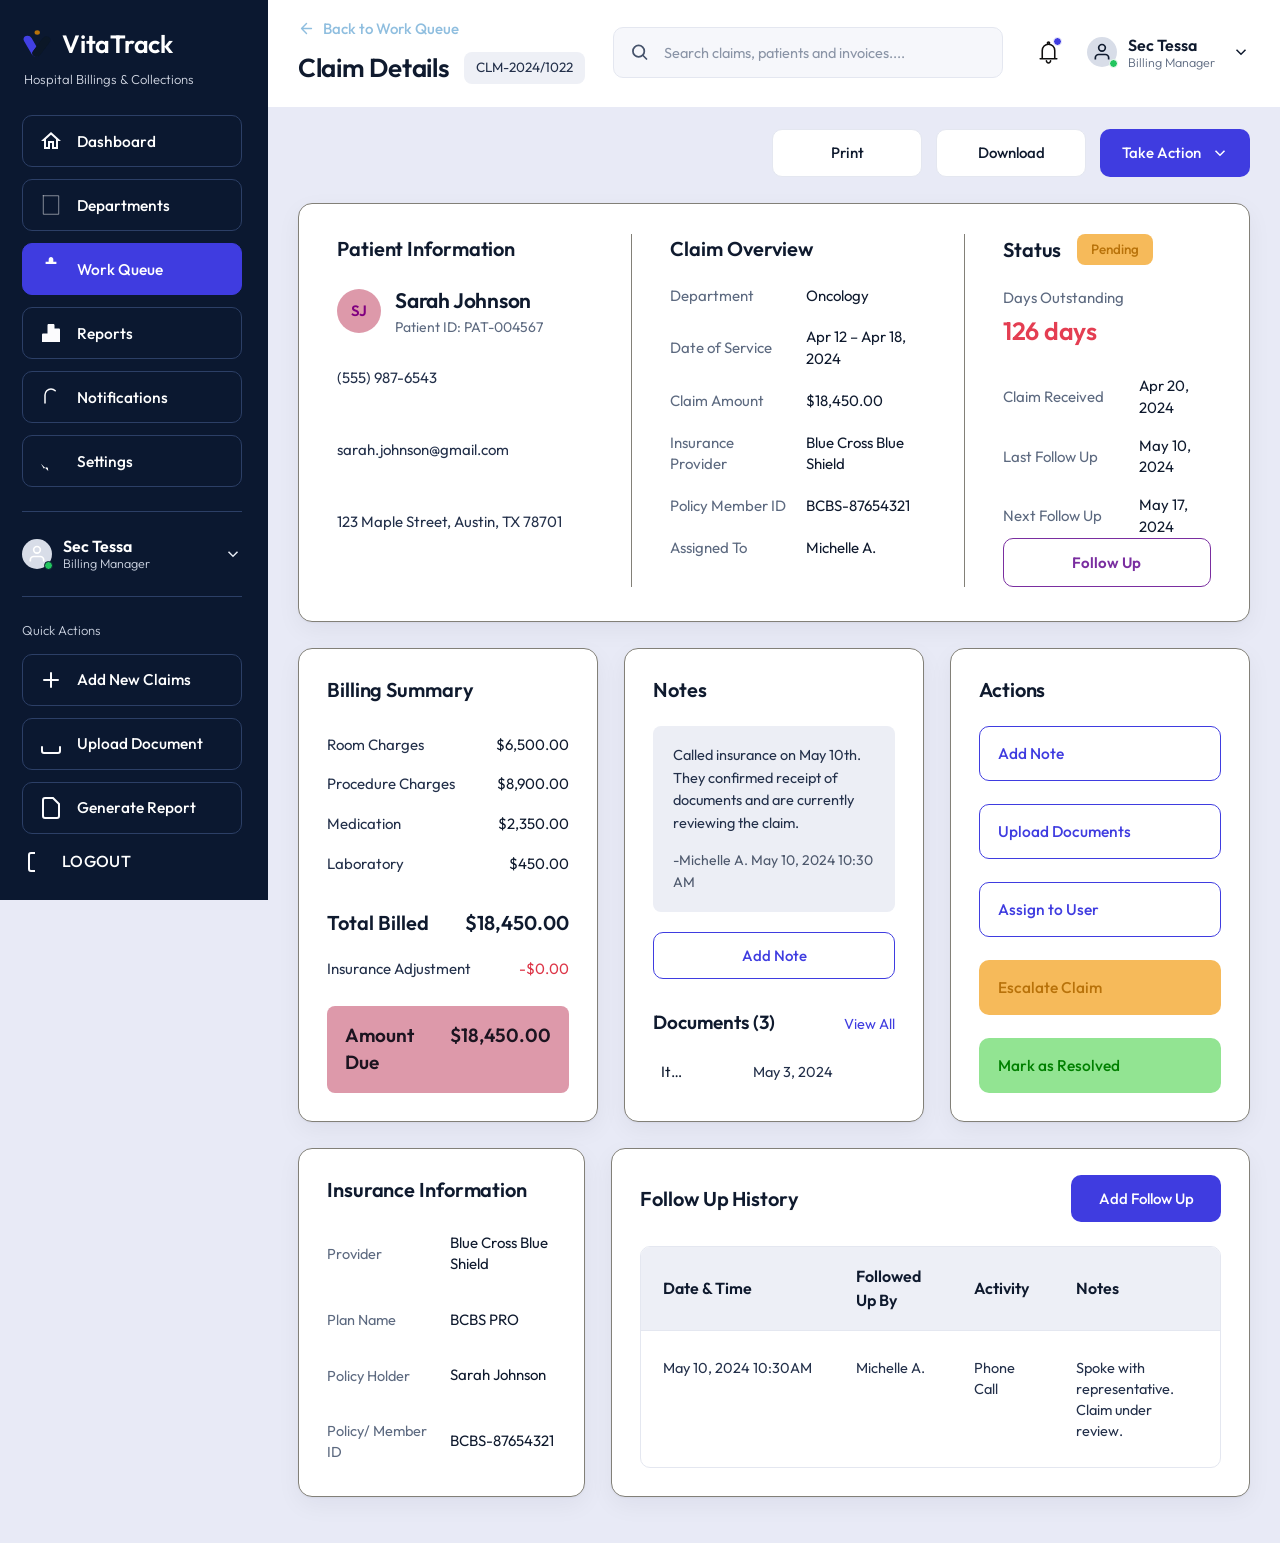
==== claimdetails.html @ 0c63c3e0 "Update print statement from 'Hello' to 'Goodbye'" ====
<!DOCTYPE html>
<html lang="en">

<head>
  <meta charset="UTF-8" />
  <meta name="viewport" content="width=device-width, initial-scale=1" />
  <title>Claim Details · CLM-2024/1022 · VitaTrack</title>
  <link rel="preconnect" href="https://fonts.googleapis.com" />
  <link rel="preconnect" href="https://fonts.gstatic.com" crossorigin />
  <link href="https://fonts.googleapis.com/css2?family=Outfit:wght@300;400;500;600;700&display=swap" rel="stylesheet" />
  <link rel="stylesheet" href="claimdetails.css?v=21" />
</head>

<body>

  <div class="app">

    <!-- ================= SIDEBAR ================= -->
    <input type="checkbox" id="navToggle" class="drawer-toggle" />
    <label class="scrim" for="navToggle" aria-label="Close menu"></label>

    <aside class="sidebar">
      <div class="sidebar__scroll">

        <label class="drawer-close" for="navToggle" aria-label="Close menu">
          <svg viewBox="0 0 24 24" fill="none" stroke="currentColor" stroke-width="2" stroke-linecap="round">
            <path d="M6 6l12 12M18 6L6 18" />
          </svg>
        </label>

        <div class="brand">
          <span class="brand__mark" aria-hidden="true">
            <svg width="40" height="37" viewBox="0 0 40 37" fill="none" xmlns="http://www.w3.org/2000/svg">
              <rect width="10.7194" height="31.2252" rx="5.3597"
                transform="matrix(0.938967 -0.344008 0.503642 0.863912 0 9.71875)" fill="#4240E3" />
              <rect width="10.608" height="31.6905" rx="5.30402"
                transform="matrix(0.905947 0.423391 -0.596738 0.802436 30.3896 7.07904)" fill="#0B1727" />
              <rect width="10.608" height="31.6905" rx="5.30402"
                transform="matrix(0.905947 0.423391 -0.596738 0.802436 30.3896 7.07904)" fill="#0B1727" />
              <ellipse cx="20.329" cy="3.01558" rx="3.51841" ry="3.01558" fill="#B8720A" />
            </svg>
          </span>
          <div class="brand__text">
            <h1 class="brand__name">VitaTrack</h1>
          </div>
        </div>
        <p class="brand__tagline">Hospital Billings &amp; Collections</p>

        <nav class="nav" aria-label="Main">
          <a class="nav__item" href="#">
            <svg width="24" height="24" viewBox="0 0 24 24" fill="none" xmlns="http://www.w3.org/2000/svg">
              <path d="M12 5.69L17 10.19V18H15V12H9V18H7V10.19L12 5.69ZM12 3L2 12H5V20H11V14H13V20H19V12H22"
                fill="#FBFBFD" />
            </svg>
            <span>Dashboard</span>
          </a>

          <a class="nav__item" href="#">
            <svg width="24" height="24" viewBox="0 0 24 24" fill="none" xmlns="http://www.w3.org/2000/svg">
              <path d="M4.28516 2.75H19.7152V21.25H4.28516V2.75Z" stroke="#FBFBFD" stroke-width="0.5"
                stroke-linecap="round" stroke-linejoin="round" />
            </svg>
            <span>Departments</span>
          </a>

          <a class="nav__item nav__item--active" href="#" aria-current="page">
            <svg width="24" height="24" viewBox="0 0 24 24" fill="none" xmlns="http://www.w3.org/2000/svg">
              <path
                d="M12 0C10.6966 0 9.69289 1.08744 9.69289 2.3877C9.69289 3.64008 9.68411 4.73584 9.68411 4.73584H7.36671C7.32309 4.73584 7.28089 4.74066 7.23927 4.74756H6.59473V6.99902H17.4053V4.74756H16.7607C16.7191 4.74066 16.6769 4.73584 16.6333 4.73584H14.3159C14.3159 4.73584 14.3423 3.74392 14.3423 2.39502C14.3423 1.14262 13.3034 0 12 0Z"
                fill="#FBFBFD" />
            </svg>
            <span>Work Queue</span>
          </a>

          <a class="nav__item" href="#">
            <svg width="24" height="24" viewBox="0 0 24 24" fill="none" xmlns="http://www.w3.org/2000/svg">
              <path
                d="M19.75 7.5H15.5V4.25C15.5 3.56 14.94 3 14.25 3H9.75C9.06 3 8.5 3.56 8.5 4.25V12.5H4.25C3.56 12.5 3 13.06 3 13.75V21H21V8.75C21 8.06 20.44 7.5 19.75 7.5Z"
                fill="#FBFBFD" />
            </svg>
            <span>Reports</span>
          </a>

          <a class="nav__item" href="#">
            <svg width="24" height="24" viewBox="0 0 24 24" fill="none" xmlns="http://www.w3.org/2000/svg">
              <path
                d="M12 4C10.4087 4 8.88258 4.63214 7.75736 5.75736C6.63214 6.88258 6 8.4087 6 10V18M12 4C13.5913 4 15.1174 4.63214 16.2426 5.75736"
                stroke="#FBFBFD" stroke-width="1.5" stroke-linecap="round" stroke-linejoin="round" />
            </svg>
            <span>Notifications</span>
          </a>

          <a class="nav__item" href="#">
            <svg width="24" height="24" viewBox="0 0 24 24" fill="none" xmlns="http://www.w3.org/2000/svg">
              <path
                d="M9.2502 22L8.8502 18.8C8.63353 18.7167 8.42953 18.6167 8.2382 18.5C8.04686 18.3833 7.8592 18.2583 7.6752 18.125L4.7002 19.375L1.9502 14.625"
                fill="#FBFBFD" />
            </svg>
            <span>Settings</span>
          </a>
        </nav>

        <hr class="rule" />

        <button class="side-user" type="button">
          <span class="avatar avatar--dot" aria-hidden="true">
            <svg width="24" height="24" viewBox="0 0 24 24" fill="none" xmlns="http://www.w3.org/2000/svg">
              <path d="M20 21v-2a4 4 0 0 0-4-4H8a4 4 0 0 0-4 4v2" stroke="currentColor" stroke-width="2"/>
              <circle cx="12" cy="7" r="4" stroke="currentColor" stroke-width="2"/>
            </svg>
          </span>
          <span class="side-user__text">
            <strong>Sec Tessa</strong>
            <small>Billing Manager</small>
          </span>
          <svg class="chev" viewBox="0 0 24 24" fill="none" stroke="currentColor" stroke-width="2"><polyline points="6 9 12 15 18 9"/></svg>
        </button>

        <hr class="rule" />

        <p class="side-label">Quick Actions</p>

        <div class="quick">
          <button class="nav__item nav__item--btn" type="button">
            <svg width="24" height="24" viewBox="0 0 24 24" fill="none" xmlns="http://www.w3.org/2000/svg">
              <path d="M12 5v14M5 12h14" stroke="#FBFBFD" stroke-width="2" stroke-linecap="round"/>
            </svg>
            <span>Add New Claims</span>
          </button>
          <button class="nav__item nav__item--btn" type="button">
            <svg width="24" height="24" viewBox="0 0 24 24" fill="none" xmlns="http://www.w3.org/2000/svg">
              <path d="M21 15v4a2 2 0 0 1-2 2H5a2 2 0 0 1-2-2v-4" stroke="#FBFBFD" stroke-width="2" stroke-linecap="round"/>
            </svg>
            <span>Upload Document</span>
          </button>
          <button class="nav__item nav__item--btn" type="button">
            <svg width="24" height="24" viewBox="0 0 24 24" fill="none" xmlns="http://www.w3.org/2000/svg">
              <path d="M14 2H6a2 2 0 0 0-2 2v16a2 2 0 0 0 2 2h12a2 2 0 0 0 2-2V8z" stroke="#FBFBFD" stroke-width="2"/>
            </svg>
            <span>Generate Report</span>
          </button>
        </div>

        <button class="logout" type="button">
          <svg width="24" height="24" viewBox="0 0 24 24" fill="none" xmlns="http://www.w3.org/2000/svg">
            <path d="M9 21H5a2 2 0 0 1-2-2V5a2 2 0 0 1 2-2h4" stroke="#FBFBFD" stroke-width="2"/>
          </svg>
          <span>LOGOUT</span>
        </button>

      </div>
    </aside>

    <!-- ================= MAIN ================= -->
    <div class="main">

      <header class="topbar">
        <label class="burger" for="navToggle" aria-label="Toggle menu">
          <svg viewBox="0 0 24 24" fill="none" stroke="currentColor" stroke-width="2" stroke-linecap="round">
            <path d="M4 7h16M4 12h16M4 17h16" />
          </svg>
        </label>

        <!-- Mobile Brand & Notification Bell Row -->
        <div class="topbar-mobile-brand">
          <span class="brand__mark">
            <svg width="26" height="26" viewBox="0 0 26 26" fill="none" xmlns="http://www.w3.org/2000/svg">
              <rect width="6.77593" height="20.738" rx="3.38796" transform="matrix(0.92973 -0.368242 0.474641 0.880179 0 6.57617)" fill="#4240E3"/>
              <rect width="6.73923" height="20.8848" rx="3.36962" transform="matrix(0.892549 0.450951 -0.566743 0.823895 19.0205 4.79004)" fill="#0B1727"/>
              <ellipse cx="12.7237" cy="2.04049" rx="2.20217" ry="2.04049" fill="#B8720A"/>
            </svg>
          </span>
          <span class="brand__name">VitaTrack</span>

          <!-- Notification bell moved here for mobile -->
          <details class="menu mobile-bell-menu">
            <summary class="bell" aria-label="Notifications">
              <svg width="22" height="20" viewBox="0 0 22 20" fill="none" xmlns="http://www.w3.org/2000/svg">
                <path d="M10.6319 3.22187C9.22205 3.22187 7.8699 3.73103 6.87296 4.63734C5.87602 5.54365 5.31594 6.77287 5.31594 8.05459V14.4982M10.6319 3.22187C12.0418 3.22187 13.394 3.73103 14.3909 4.63734C15.3879 5.54365 15.9479 6.77287 15.9479 8.05459V14.4982M10.6319 3.22187C10.8669 3.22187 11.0923 3.13701 11.2584 2.98596C11.4246 2.83491 11.5179 2.63003 11.5179 2.41642C11.5179 2.2028 11.4246 1.99793 11.2584 1.84687C11.0923 1.69582 10.8669 1.61096 10.6319 1.61096C10.397 1.61096 10.1716 1.69582 10.0054 1.84687C9.83928 1.99793 9.74594 2.2028 9.74594 2.41642C9.74594 2.63003 9.83928 2.83491 10.0054 2.98596C10.1716 3.13701 10.397 3.22187 10.6319 3.22187ZM17.7199 14.4982H3.54395M12.4039 16.1091C12.4039 16.5364 12.2172 16.9461 11.8849 17.2482C11.5526 17.5503 11.1019 17.72 10.6319 17.72C10.162 17.72 9.71126 17.5503 9.37894 17.2482C9.04663 16.9461 8.85994 16.5364 8.85994 16.1091" stroke="#0F0E0E" stroke-width="0.966544" stroke-linecap="round" stroke-linejoin="round"/>
              </svg>
              <span class="bell__dot"></span>
            </summary>
            <div class="menu__panel menu__panel--wide">
              <p class="menu__head">Notifications</p>
              <a class="menu__item menu__item--stack" href="#">
                <strong>Claim overdue</strong>
                <small>CLM-2024/1022 has passed 120 days.</small>
              </a>
              <div class="menu__sep"></div>
              <a class="menu__item" href="#">Mark all as read</a>
            </div>
          </details>
        </div>

        <div class="topbar__left">
          <a class="back" href="#">
            <svg width="24" height="24" viewBox="0 0 24 24" fill="none" xmlns="http://www.w3.org/2000/svg">
              <path d="M19 12H5M12 19l-7-7 7-7" stroke="currentColor" stroke-width="2" stroke-linecap="round" stroke-linejoin="round"/>
            </svg>
            <span>Back to Work Queue</span>
          </a>
          <div class="topbar__title">
            <h2>Claim Details</h2>
            <span class="chip">CLM-2024/1022</span>
          </div>
        </div>

        <div class="search">
          <svg class="search__ico" viewBox="0 0 24 24" fill="none" stroke="currentColor" stroke-width="2"
            stroke-linecap="round">
            <circle cx="11" cy="11" r="6.5" />
            <path d="m16 16 4 4" />
          </svg>
          <input type="search" placeholder="Search claims, patients and invoices...."
            aria-label="Search claims, patients and invoices" />
        </div>

        <!-- Desktop Topbar Right (Includes Notification Bell & Profile Menu) -->
        <div class="topbar__right">
          <details class="menu">
            <summary class="bell" aria-label="Notifications">
              <svg width="24" height="24" viewBox="0 0 24 24" fill="none" xmlns="http://www.w3.org/2000/svg">
                <path
                  d="M12 4C10.4087 4 8.88258 4.63214 7.75736 5.75736C6.63214 6.88258 6 8.4087 6 10V18M12 4C13.5913 4 15.1174 4.63214 16.2426 5.75736C17.3679 6.88258 18 8.4087 18 10V18M12 4C12.2652 4 12.5196 3.89464 12.7071 3.70711C12.8946 3.51957 13 3.26522 13 3C13 2.73478 12.8946 2.48043 12.7071 2.29289C12.5196 2.10536 12.2652 2 12 2C11.7348 2 11.4804 2.10536 11.2929 2.29289C11.1054 2.48043 11 2.73478 11 3C11 3.26522 11.1054 3.51957 11.2929 3.70711C11.4804 3.89464 11.7348 4 12 4ZM20 18H4M14 20C14 20.5304 13.7893 21.0391 13.4142 21.4142C13.0391 21.7893 12.5304 22 12 22C11.4696 22 10.9609 21.7893 10.5858 21.4142C10.2107 21.0391 10 20.5304 10 20"
                  stroke="#0F0E0E" stroke-width="1.5" stroke-linecap="round" stroke-linejoin="round" />
              </svg>
              <span class="bell__dot"></span>
            </summary>
            <div class="menu__panel menu__panel--wide">
              <p class="menu__head">Notifications</p>
              <a class="menu__item menu__item--stack" href="#">
                <strong>Claim overdue</strong>
                <small>CLM-2024/1022 has passed 120 days.</small>
              </a>
              <div class="menu__sep"></div>
              <a class="menu__item" href="#">Mark all as read</a>
            </div>
          </details>

          <!-- Profile menu dropdown hidden on mobile screens per your requirement -->
          <details class="menu desktop-profile-menu">
            <summary class="account">
              <span class="avatar avatar--dot" aria-hidden="true">
                <svg width="20" height="20" viewBox="0 0 24 24" fill="none" xmlns="http://www.w3.org/2000/svg">
                  <path d="M20 21v-2a4 4 0 0 0-4-4H8a4 4 0 0 0-4 4v2" stroke="currentColor" stroke-width="2"/>
                  <circle cx="12" cy="7" r="4" stroke="currentColor" stroke-width="2"/>
                </svg>
              </span>
              <span class="account__text">
                <strong>Sec Tessa</strong>
                <small>Billing Manager</small>
              </span>
              <svg class="chev" viewBox="0 0 24 24" fill="none" stroke="currentColor" stroke-width="2"><polyline points="6 9 12 15 18 9"/></svg>
            </summary>
            <div class="menu__panel">
              <p class="menu__head">Sec Tessa · Billing Manager</p>
              <a class="menu__item" href="#">View profile</a>
              <a class="menu__item" href="#">Account settings</a>
              <div class="menu__sep"></div>
              <a class="menu__item menu__item--danger" href="#">Log out</a>
            </div>
          </details>
        </div>
      </header>

      <div class="content">

        <!-- toolbar -->
        <div class="toolbar">
          <button class="btn btn--ghost" type="button">Print</button>
          <button class="btn btn--ghost" type="button">Download</button>
          <details class="menu">
            <summary class="btn btn--primary">
              Take Action
              <svg class="chev" viewBox="0 0 24 24" fill="none" stroke="currentColor" stroke-width="2"><polyline points="6 9 12 15 18 9"/></svg>
            </summary>
            <div class="menu__panel menu__panel--right">
              <a class="menu__item" href="#">Add note</a>
              <a class="menu__item" href="#">Upload documents</a>
              <a class="menu__item" href="#">Assign to user</a>
              <div class="menu__sep"></div>
              <a class="menu__item" href="#">Escalate claim</a>
              <a class="menu__item" href="#">Mark as resolved</a>
            </div>
          </details>
        </div>

        <!-- row 1: unified top overview container -->
        <section class="card overview">
          <div class="overview__col">
            <h3 class="card__title">Patient Information</h3>
            <div class="patient">
              <span class="initials">SJ</span>
              <div>
                <p class="patient__name">Sarah Johnson</p>
                <p class="patient__id">Patient ID: PAT-004567</p>
              </div>
            </div>
            <ul class="contact">
              <li><a class="linkish" href="tel:+15559876543">(555) 987-6543</a></li>
              <li><a class="linkish" href="mailto:sarah.johnson@gmail.com">sarah.johnson@gmail.com</a></li>
              <li><a class="linkish" href="#">123 Maple Street, Austin, TX 78701</a></li>
            </ul>
          </div>

          <div class="overview__col">
            <h3 class="card__title">Claim Overview</h3>
            <dl class="pairs">
              <div class="pair"><dt>Department</dt><dd>Oncology</dd></div>
              <div class="pair"><dt>Date of Service</dt><dd>Apr 12 – Apr 18, 2024</dd></div>
              <div class="pair"><dt>Claim Amount</dt><dd>$18,450.00</dd></div>
              <div class="pair"><dt>Insurance Provider</dt><dd>Blue Cross Blue Shield</dd></div>
              <div class="pair"><dt>Policy Member ID</dt><dd>BCBS-87654321</dd></div>
              <div class="pair"><dt>Assigned To</dt><dd class="assignee"><span>Michelle A.</span></dd></div>
            </dl>
          </div>

          <div class="overview__col">
            <div class="status-head">
              <h3 class="card__title">Status</h3>
              <span class="badge badge--pending">Pending</span>
            </div>
            <p class="stat__label">Days Outstanding</p>
            <p class="stat__value">126 days</p>
            <dl class="pairs pairs--tight">
              <div class="pair"><dt>Claim Received</dt><dd>Apr 20, 2024</dd></div>
              <div class="pair"><dt>Last Follow Up</dt><dd>May 10, 2024</dd></div>
              <div class="pair"><dt>Next Follow Up</dt><dd>May 17, 2024</dd></div>
            </dl>
            <button class="btn btn--outline-plum" type="button">Follow Up</button>
          </div>
        </section>

        <!-- row 2: billing summary, notes, actions -->
        <div class="grid-3">
          <section class="card">
            <h3 class="card__title">Billing Summary</h3>
            <ul class="lines">
              <li><span>Room Charges</span><span>$6,500.00</span></li>
              <li><span>Procedure Charges</span><span>$8,900.00</span></li>
              <li><span>Medication</span><span>$2,350.00</span></li>
              <li><span>Laboratory</span><span>$450.00</span></li>
            </ul>
            <div class="total"><span>Total Billed</span><span>$18,450.00</span></div>
            <div class="adjustment"><span>Insurance Adjustment</span><span class="neg">-$0.00</span></div>
            <div class="due"><span>Amount Due</span><span>$18,450.00</span></div>
          </section>

          <section class="card">
            <h3 class="card__title">Notes</h3>
            <div class="notes">
              <article class="note">
                <p>Called insurance on May 10th. They confirmed receipt of documents and are currently reviewing the claim.</p>
                <p class="note__meta">-Michelle A. May 10, 2024 10:30 AM</p>
              </article>
            </div>
            <button class="btn btn--outline-blue btn--full" type="button">Add Note</button>

            <div class="docs-head">
              <h4 class="docs-head__title">Documents (3)</h4>
              <a class="link" href="#">View All</a>
            </div>
            <ul class="docs">
              <li>
                <span class="docs__name">Itemised Bill.pdf</span>
                <span class="docs__date">May 3, 2024</span>
              </li>
            </ul>
          </section>

          <section class="card">
            <h3 class="card__title">Actions</h3>
            <div class="actions">
              <button class="action action--outline" type="button"><span>Add Note</span></button>
              <button class="action action--outline" type="button"><span>Upload Documents</span></button>
              <button class="action action--outline" type="button"><span>Assign to User</span></button>
              <button class="action action--amber" type="button"><span>Escalate Claim</span></button>
              <button class="action action--green" type="button"><span>Mark as Resolved</span></button>
            </div>
          </section>
        </div>

        <!-- row 3: insurance information and follow up history -->
        <div class="grid-bottom">
          <section class="card">
            <h3 class="card__title">Insurance Information</h3>
            <dl class="pairs pairs--loose">
              <div class="pair"><dt>Provider</dt><dd>Blue Cross Blue Shield</dd></div>
              <div class="pair"><dt>Plan Name</dt><dd>BCBS PRO</dd></div>
              <div class="pair"><dt>Policy Holder</dt><dd>Sarah Johnson</dd></div>
              <div class="pair"><dt>Policy/ Member ID</dt><dd>BCBS-87654321</dd></div>
            </dl>
          </section>

          <section class="card">
            <div class="history-head">
              <h3 class="card__title card__title--flush">Follow Up History</h3>
              <button class="btn btn--primary" type="button">Add Follow Up</button>
            </div>
            <div class="table-wrap">
              <table class="table">
                <thead>
                  <tr>
                    <th scope="col">Date &amp; Time</th>
                    <th scope="col">Followed Up By</th>
                    <th scope="col">Activity</th>
                    <th scope="col">Notes</th>
                  </tr>
                </thead>
                <tbody>
                  <tr>
                    <td>May 10, 2024 10:30AM</td>
                    <td>Michelle A.</td>
                    <td>Phone Call</td>
                    <td>Spoke with representative. Claim under review.</td>
                  </tr>
                </tbody>
              </table>
            </div>
          </section>
        </div>

      </div>
    </div>
  </div>
<script src="claimdetails.js"></script>
</body>

</html>
---- claimdetails.css ----
/* ============================================================
   VitaTrack — Hospital Billings & Collections
   Claim Details screen
   ============================================================ */

/* ---------- tokens ---------- */
:root {
  --navy: #0b1830;
  --navy-soft: #16274a;
  --navy-line: #2c3f66;

  --indigo: #3f3ce0;
  --indigo-dark: #322fc4;
  --indigo-soft: #ecebfd;

  --page: #e8eaf6;
  --card: #ffffff;

  --ink: #0f1a2e;
  --ink-2: #23304a;
  --muted: #5d6a80;
  --muted-2: #7c879a;

  --line: #e4e7f0;
  --line-soft: #eef0f7;

  --plum: #7a2ea0;
  --crimson: #dd3547;
  --pink: #e9b3bf;
  --amber: #f0b95f;
  --amber-ink: #6d4a12;
  --green: #a8e5a3;
  --green-ink: #1f5b28;
  --gold: #f3c163;
  --gold-ink: #6a4a10;

  --r-sm: 8px;
  --r-md: 10px;
  --r-lg: 14px;

  --shadow: 0 1px 2px rgba(15, 26, 46, .04), 0 8px 24px rgba(15, 26, 46, .05);
}

/* ---------- reset ---------- */
*,
*::before,
*::after {
  box-sizing: border-box;
}

html {
  -webkit-text-size-adjust: 100%;
}

body {
  margin: 0;
  padding: 0;
  background: var(--page);
  color: var(--ink);
  font-family: "Outfit", "Segoe UI", system-ui, -apple-system, sans-serif;
  font-size: 15px;
  line-height: 1.45;
  -webkit-font-smoothing: antialiased;
}

h1,
h2,
h3,
h4,
p,
dl,
dd,
ul,
figure {
  margin: 0;
}

ul {
  padding: 0;
  list-style: none;
}

button {
  font: inherit;
  color: inherit;
  cursor: pointer;
}

a {
  color: inherit;
  text-decoration: none;
}

table {
  border-collapse: collapse;
  width: 100%;
}

:focus-visible {
  outline: 2px solid var(--indigo);
  outline-offset: 2px;
  border-radius: 4px;
}

/* ---------- icon sizing ---------- */
.ico {
  width: 20px;
  height: 20px;
  flex: none;
}

.ico--lg {
  width: 24px;
  height: 24px;
}

.chev {
  width: 18px;
  height: 18px;
  flex: none;
}

.arrow {
  width: 18px;
  height: 18px;
  flex: none;
  margin-left: auto;
}

/* ---------- shell ---------- */
.app {
  display: grid;
  grid-template-columns: 268px minmax(0, 1fr);
  min-height: 100vh;
  min-height: 100dvh;
  background: var(--page);
}

/* ============================================================
   SIDEBAR (Scrollable Fix)
   ============================================================ */
.sidebar {
  background: var(--navy);
  color: #fff;
  padding: 26px 22px 24px;
  height: 100vh;
  position: sticky;
  top: 0;
  overflow: hidden;
}

.sidebar__scroll {
  height: 100%;
  overflow-y: auto;
  display: flex;
  flex-direction: column;
  padding-right: 4px;
}

.brand {
  display: flex;
  align-items: center;
  gap: 10px;
}

.brand__mark {
  width: 30px;
  height: 32px;
  display: block;
}

.brand__mark svg {
  width: 100%;
  height: 100%;
}

.brand__name {
  font-size: 25px;
  font-weight: 600;
  letter-spacing: -.01em;
}

.brand__tagline {
  margin: 8px 0 26px 2px;
  font-size: 13px;
  font-weight: 300;
  color: #d3d8e4;
}

.nav {
  display: flex;
  flex-direction: column;
  gap: 12px;
}

.nav__item {
  display: flex;
  align-items: center;
  gap: 14px;
  width: 100%;
  padding: 13px 16px;
  border: 1px solid var(--navy-line);
  border-radius: var(--r-md);
  background: transparent;
  color: #fff;
  font-size: 15.5px;
  font-weight: 500;
  text-align: left;
  transition: background-color .16s ease, border-color .16s ease;
}

.nav__item:hover {
  background: var(--navy-soft);
  border-color: #3c5488;
}

.nav__item--active {
  background: var(--indigo);
  border-color: var(--indigo);
}

.nav__item--active:hover {
  background: var(--indigo-dark);
  border-color: var(--indigo-dark);
}

.rule {
  border: 0;
  border-top: 1px solid var(--navy-line);
  margin: 24px 0;
}

.side-user {
  display: flex;
  align-items: center;
  gap: 11px;
  width: 100%;
  padding: 0;
  border: 0;
  background: none;
  text-align: left;
}

.side-user__text {
  display: flex;
  flex-direction: column;
  line-height: 1.25;
}

.side-user__text strong {
  font-size: 16px;
  font-weight: 600;
}

.side-user__text small {
  font-size: 12.5px;
  font-weight: 300;
  color: #cfd6e4;
}

.side-user .chev {
  margin-left: auto;
  color: #e6eaf3;
}

.side-label {
  font-size: 13px;
  font-weight: 300;
  color: #cbd2e0;
  margin-bottom: 14px;
}

.quick {
  display: flex;
  flex-direction: column;
  gap: 12px;
}

.nav__item--btn {
  font-weight: 500;
}

.logout {
  display: flex;
  align-items: center;
  gap: 12px;
  margin-top: auto;
  padding: 16px 4px 10px;
  border: 0;
  background: none;
  font-size: 16px;
  font-weight: 500;
  letter-spacing: .02em;
}

.logout:hover {
  color: #b9c2d6;
}

/* avatars */
.avatar {
  width: 30px;
  height: 30px;
  flex: none;
  display: grid;
  place-items: center;
  border-radius: 50%;
  background: #d8dde8;
}

.avatar svg {
  width: 20px;
  height: 20px;
}

.avatar--sm {
  width: 24px;
  height: 24px;
  background: #e6e9f1;
}

.avatar--sm svg {
  width: 17px;
  height: 17px;
}

.avatar--dot {
  position: relative;
}

.avatar--dot::after {
  content: "";
  position: absolute;
  right: -1px;
  bottom: -1px;
  width: 9px;
  height: 9px;
  border-radius: 50%;
  background: #22c55e;
  border: 1.5px solid var(--navy);
}

.topbar .avatar--dot::after {
  border-color: #fff;
}

/* ============================================================
   TOP BAR
   ============================================================ */
.topbar {
  display: flex;
  align-items: center;
  gap: 28px;
  padding: 18px 30px 20px;
  background: #fff;
}

/* Mobile brand row hidden by default on desktop */
.topbar-mobile-brand {
  display: none;
}

.topbar__left {
  min-width: 232px;
}

.back {
  display: inline-flex;
  align-items: center;
  gap: 8px;
  color: #8FBEDF;
  font-size: 15px;
  font-weight: 500;
  transition: transform .18s ease;
}

.back svg {
  width: 17px;
  height: 17px;
}

.back:hover {
  text-decoration: underline;
  transform: translateX(-3px);
}

.topbar__title {
  display: flex;
  align-items: center;
  gap: 14px;
  margin-top: 6px;
}

.topbar__title h2 {
  font-size: 26px;
  font-weight: 600;
  letter-spacing: -.01em;
}

.chip {
  padding: 6px 12px;
  border-radius: var(--r-sm);
  background: #eef0f6;
  color: var(--ink-2);
  font-size: 13.5px;
  font-weight: 400;
}

.search {
  position: relative;
  flex: 1;
  max-width: 640px;
  margin-inline: auto;
}

.search__ico {
  position: absolute;
  left: 16px;
  top: 50%;
  transform: translateY(-50%);
  width: 21px;
  height: 21px;
  color: #46536b;
  pointer-events: none;
}

.search input {
  width: 100%;
  padding: 14px 18px 14px 50px;
  border: 1px solid var(--line);
  border-radius: var(--r-md);
  background: #f6f7fb;
  font: inherit;
  font-size: 14.5px;
  color: var(--ink);
}

.search input::placeholder {
  color: #8a94a6;
}

.search input:focus {
  outline: none;
  border-color: var(--indigo);
  background: #fff;
  box-shadow: 0 0 0 3px rgba(63, 60, 224, .12);
}

.topbar__right {
  display: flex;
  align-items: center;
  gap: 22px;
  margin-left: auto;
}

.bell {
  position: relative;
  display: grid;
  place-items: center;
  width: 34px;
  height: 34px;
  border: 0;
  background: none;
  color: var(--ink);
}

.bell svg {
  width: 25px;
  height: 25px;
}

.bell__dot {
  position: absolute;
  top: 2px;
  right: 3px;
  width: 9px;
  height: 9px;
  border-radius: 50%;
  background: var(--indigo);
  border: 1.5px solid #fff;
}

.account {
  display: flex;
  align-items: center;
  gap: 11px;
  padding: 0;
  border: 0;
  background: none;
}

.account__text {
  display: flex;
  flex-direction: column;
  line-height: 1.25;
  text-align: left;
}

.account__text strong {
  font-size: 16px;
  font-weight: 600;
}

.account__text small {
  font-size: 12.5px;
  font-weight: 300;
  color: var(--muted);
}

.account .chev {
  margin-left: 6px;
  color: var(--ink);
}

/* ============================================================
   CONTENT & STRUCTURED ROWS
   ============================================================ */
.content {
  padding: 22px 30px 46px;
  display: flex;
  flex-direction: column;
  gap: 26px;
}

.card {
  background: var(--card);
  border: 1px solid var(--line-soft);
  border-radius: var(--r-lg);
  box-shadow: var(--shadow);
  padding: 26px 28px 28px;
  display: flex;
  flex-direction: column;
}

.card__title {
  font-size: 20px;
  font-weight: 600;
  letter-spacing: -.005em;
  margin-bottom: 22px;
}

.card__title--flush {
  margin-bottom: 0;
}

/* ---------- toolbar ---------- */
.toolbar {
  display: flex;
  justify-content: flex-end;
  gap: 14px;
  flex-wrap: wrap;
}

.btn {
  display: inline-flex;
  align-items: center;
  justify-content: center;
  gap: 10px;
  padding: 12px 20px;
  border-radius: var(--r-md);
  border: 1px solid transparent;
  font-size: 15px;
  font-weight: 500;
  transition: background-color .16s ease, color .16s ease, border-color .16s ease;
}

.btn--ghost {
  background: #fff;
  border-color: var(--line);
  color: var(--ink);
  min-width: 150px;
}

.btn--ghost:hover {
  background: #f4f5fa;
}

.btn--primary {
  background: var(--indigo);
  color: #fff;
  min-width: 150px;
}

.btn--primary:hover {
  background: var(--indigo-dark);
}

.btn--outline-plum {
  width: 100%;
  margin-top: auto;
  background: #fff;
  border-color: var(--plum);
  color: var(--plum);
  font-weight: 600;
  padding: 13px 20px;
  transition: transform .18s ease, background-color .16s ease, border-color .16s ease;
}

.btn--outline-plum:hover {
  background: #faf2fd;
  transform: scale(1.02);
}

.btn--outline-blue {
  background: #fff;
  border-color: var(--indigo);
  color: var(--indigo);
  transition: transform .18s ease, background-color .16s ease, border-color .16s ease;
}

.btn--outline-blue:hover {
  background: var(--indigo-soft);
  transform: scale(1.02);
}

.btn--full {
  width: 100%;
}

/* ---------- Row 1: Unified Container with Vertical Lines ---------- */
.overview {
  display: grid;
  grid-template-columns: repeat(3, minmax(0, 1fr));
  gap: 0;
  padding: 30px 0 34px;
  border: 0.5px solid #828078;
}

.overview__col {
  padding: 0 24px;
  display: flex;
  flex-direction: column;
}

.overview__col+.overview__col {
  border-left: 0.5px solid #828078;
}

.patient {
  display: flex;
  align-items: center;
  gap: 14px;
  margin-bottom: 26px;
}

.initials {
  width: 44px;
  height: 44px;
  flex: none;
  display: grid;
  place-items: center;
  border-radius: 50%;
  background: #DD99AA;
  color: #800080;
  font-size: 15px;
  font-weight: 600;
  letter-spacing: .02em;
}

.patient__name {
  font-size: 21px;
  font-weight: 600;
  letter-spacing: -.01em;
}

.patient__id {
  font-size: 14px;
  color: var(--muted);
  margin-top: 2px;
}

.contact {
  display: flex;
  flex-direction: column;
  gap: 24px;
  margin-top: 4px;
}

.contact li {
  display: flex;
  align-items: flex-start;
  gap: 16px;
  font-size: 15px;
  color: var(--ink-2);
  min-height: 48px;
}

.contact .ico {
  color: var(--ink);
  margin-top: 2px;
}

/* label / value pairs */
.pairs {
  display: flex;
  flex-direction: column;
  gap: 20px;
}

.pairs--tight {
  gap: 16px;
}

.pairs--loose {
  display: flex;
  flex-direction: column;
  gap: 18px;
  margin-top: 4px;
}

.pair {
  display: grid;
  grid-template-columns: minmax(120px, 1fr) 1.25fr;
  gap: 16px;
  align-items: center;
}

.pair dt {
  font-size: 15px;
  color: var(--muted);
  font-weight: 400;
}

.pair dd {
  font-size: 15px;
  color: var(--ink);
}

.pairs--loose .pair {
  grid-template-columns: 1fr 1fr;
}

.pairs--loose .pair dt {
  font-size: 14.5px;
}

.assignee {
  display: flex;
  align-items: center;
  gap: 9px;
}

.status-head {
  display: flex;
  align-items: center;
  gap: 16px;
  margin-bottom: 22px;
}

.status-head .card__title {
  margin-bottom: 0;
}

.badge {
  padding: 6px 14px;
  border-radius: var(--r-sm);
  font-size: 13.5px;
  font-weight: 500;
}

.badge--pending {
  background: #F6BA5A;
  color: #B8720A;
}

.stat__label {
  font-size: 15px;
  color: var(--muted);
}

.stat__value {
  font-size: 25px;
  font-weight: 600;
  color: #E43E52;
  margin: 4px 0 26px;
  letter-spacing: -.01em;
}

/* ---------- Row 2: Billing Summary, Notes, Actions ---------- */
.grid-3 {
  display: grid;
  grid-template-columns: repeat(3, minmax(0, 1fr));
  gap: 26px;
  align-items: stretch;
}

.grid-3>.card {
  display: flex;
  flex-direction: column;
  justify-content: space-between;
  border: 0.5px solid #828078;
}

/* billing summary */
.lines {
  display: flex;
  flex-direction: column;
  gap: 18px;
  margin-bottom: 12px;
}

.lines li {
  display: flex;
  justify-content: space-between;
  gap: 16px;
  font-size: 15px;
}

.lines li span:first-child {
  color: var(--ink-2);
}

.lines li span:last-child {
  color: var(--ink);
}

.total {
  display: flex;
  justify-content: space-between;
  gap: 16px;
  margin-top: 14px;
  font-size: 20px;
  font-weight: 600;
}

.adjustment {
  display: flex;
  justify-content: space-between;
  gap: 16px;
  margin-top: 14px;
  font-size: 15px;
  color: var(--ink-2);
}

.neg {
  color: var(--crimson);
}

.due {
  display: flex;
  justify-content: space-between;
  gap: 16px;
  margin-top: 18px;
  padding: 16px 18px;
  border-radius: var(--r-sm);
  background: #DD99AA;
  font-size: 19px;
  font-weight: 600;
  color: #1c1420;
}

/* notes */
.note {
  padding: 18px 20px;
  border-radius: var(--r-sm);
  background: #eceef5;
  font-size: 14.5px;
  color: var(--ink-2);
  line-height: 1.55;
}

.note__meta {
  margin-top: 16px;
  font-size: 14px;
  color: #4d586c;
}

.card .btn--outline-blue {
  margin-top: 20px;
}

.docs-head {
  display: flex;
  align-items: baseline;
  justify-content: space-between;
  gap: 16px;
  margin-top: 30px;
}

.docs-head__title {
  font-size: 19px;
  font-weight: 600;
}

.link {
  color: var(--indigo);
  font-size: 14.5px;
}

.link:hover {
  text-decoration: underline;
}

.docs {
  display: flex;
  flex-direction: column;
  gap: 10px;
  margin-top: 14px;
}

.docs li {
  display: grid;
  grid-template-columns: 24px minmax(0, 1fr) auto 30px;
  align-items: center;
  gap: 12px;
  padding: 10px 8px;
  border-radius: var(--r-sm);
}

.docs li:hover {
  background: #f5f6fb;
}

.doc-ico {
  color: var(--ink);
}

.docs__name {
  font-size: 15px;
  white-space: nowrap;
  overflow: hidden;
  text-overflow: ellipsis;
}

.docs__date {
  font-size: 14.5px;
  color: var(--ink-2);
  white-space: nowrap;
  text-align: right;
}

.icon-btn {
  display: grid;
  place-items: center;
  width: 30px;
  height: 30px;
  flex: none;
  padding: 0;
  border: 0;
  border-radius: var(--r-sm);
  background: none;
  color: var(--ink);
  margin-left: auto;
}

.icon-btn svg {
  width: 20px;
  height: 20px;
}

.icon-btn:hover {
  background: #e9ebf3;
}

/* actions */
.actions {
  display: flex;
  flex-direction: column;
  justify-content: space-between;
  height: 100%;
  flex: 1;
}

.action {
  display: flex;
  align-items: center;
  gap: 14px;
  width: 100%;
  padding: 15px 18px;
  border: 1px solid transparent;
  border-radius: var(--r-md);
  font-size: 15.5px;
  font-weight: 500;
  text-align: left;
  transition: transform .18s ease, filter .16s ease, background-color .16s ease;
}

.action:hover {
  transform: scale(1.02);
}

.action--outline {
  background: #fff;
  border-color: var(--indigo);
  color: var(--indigo);
}

.action--outline:hover {
  background: var(--indigo-soft);
}

.action--amber {
  background: #F6BA5A;
  color: #B8720A;
}

.action--green {
  background: #92E492;
  color: #008000;
}

.action--amber:hover,
.action--green:hover {
  filter: brightness(.96);
}

/* ---------- Row 3: Insurance Information & Follow Up History ---------- */
.grid-bottom {
  display: grid;
  grid-template-columns: minmax(0, .45fr) minmax(0, 1fr);
  gap: 26px;
  align-items: stretch;
}

.grid-bottom>.card {
  display: flex;
  flex-direction: column;
  justify-content: space-between;
  height: 100%;
  border: 0.5px solid #828078;
}

.pairs--loose {
  display: flex;
  flex-direction: column;
  justify-content: space-between;
  flex: 1;
  margin-top: 6px;
  margin-bottom: 6px;
}

.history-head {
  display: flex;
  align-items: center;
  justify-content: space-between;
  gap: 20px;
  margin-bottom: 24px;
}

.table-wrap {
  border: 1px solid var(--line);
  border-radius: var(--r-md);
  overflow: hidden;
}

.table thead th {
  padding: 18px 22px;
  background: #edeff6;
  border-bottom: 1px solid var(--line);
  font-size: 16px;
  font-weight: 600;
  text-align: left;
  color: var(--ink);
}

.table tbody td {
  padding: 26px 22px;
  font-size: 14.5px;
  color: var(--ink-2);
  vertical-align: top;
}

.table tbody tr+tr td {
  border-top: 1px solid var(--line-soft);
}

.table tbody td:first-child {
  white-space: nowrap;
}

.table tbody td:last-child {
  max-width: 260px;
}

.table tbody tr:hover td {
  background: #fafbfe;
}


/* ============================================================
   INTERACTIVE LAYER — Dropdown Fixes
   ============================================================ */

[hidden] {
  display: none !important;
}

.linkish {
  padding: 0;
  border: 0;
  background: none;
  font: inherit;
  color: var(--ink-2);
  text-align: left;
  cursor: pointer;
}

.linkish:hover {
  color: var(--indigo);
  text-decoration: underline;
}

.menu {
  position: relative;
}

.menu>summary {
  cursor: pointer;
  list-style: none;
  user-select: none;
}

.menu>summary::-webkit-details-marker {
  display: none;
}

.menu>summary::marker {
  content: "";
}

.menu>summary:focus-visible {
  outline: 2px solid var(--indigo);
  outline-offset: 2px;
}

.menu[open]>summary .chev {
  transform: rotate(180deg);
}

.menu>summary .chev {
  transition: transform .18s ease;
}

/* Safe default dropdown positioning */
.menu__panel {
  position: absolute;
  top: calc(100% + 10px);
  right: 0;
  left: auto;
  z-index: 60;
  min-width: 232px;
  padding: 8px;
  border: 1px solid var(--line);
  border-radius: var(--r-md);
  background: #fff;
  box-shadow: 0 12px 32px rgba(15, 26, 46, .16);
}

.menu__panel--wide {
  min-width: 300px;
  right: 0;
  left: auto;
}

.menu__panel--right {
  left: auto;
  right: 0;
}

.menu__head {
  padding: 8px 12px 10px;
  font-size: 13px;
  font-weight: 500;
  color: var(--muted);
}

.menu__item {
  display: block;
  width: 100%;
  padding: 11px 12px;
  border-radius: var(--r-sm);
  font-size: 14.5px;
  text-align: left;
  color: var(--ink);
}

.menu__item:hover {
  background: #f2f3fa;
}

.menu__item--danger {
  color: var(--crimson);
}

.menu__item--danger:hover {
  background: #fdf0f2;
}

.menu__item--stack {
  display: grid;
  gap: 3px;
}

.menu__item--stack strong {
  font-size: 14.5px;
  font-weight: 600;
}

.menu__item--stack small {
  font-size: 13px;
  color: var(--muted);
  line-height: 1.4;
}

.menu__sep {
  height: 1px;
  margin: 6px 4px;
  background: var(--line);
}

summary.btn {
  display: inline-flex;
}

summary.bell {
  display: grid;
}

summary.account {
  display: flex;
}

/* ---------- mobile drawer: checkbox + label ---------- */
.drawer-toggle {
  position: absolute;
  width: 1px;
  height: 1px;
  margin: -1px;
  padding: 0;
  overflow: hidden;
  clip: rect(0 0 0 0);
  white-space: nowrap;
  border: 0;
}

.burger {
  display: none;
  place-items: center;
  width: 42px;
  height: 42px;
  flex: none;
  border: 1px solid var(--line);
  border-radius: var(--r-md);
  background: #fff;
  color: var(--ink);
  cursor: pointer;
}

.burger svg {
  width: 22px;
  height: 22px;
}

.burger:hover {
  background: #f4f5fa;
}

.scrim {
  display: none;
  position: fixed;
  inset: 0;
  z-index: 40;
  background: rgba(9, 16, 30, .5);
}

.drawer-close {
  display: none;
  place-items: center;
  position: absolute;
  top: 18px;
  right: 16px;
  width: 36px;
  height: 36px;
  border: 1px solid var(--navy-line);
  border-radius: var(--r-sm);
  color: #fff;
  cursor: pointer;
}

.drawer-close svg {
  width: 18px;
  height: 18px;
}

.drawer-close:hover {
  background: var(--navy-soft);
}

/* ============================================================
   RESPONSIVE MEDIA QUERIES 
   ============================================================ */

@media (min-width: 821px) {
  .burger,
  .scrim,
  .drawer-close,
  .topbar-mobile-brand {
    display: none !important;
  }
}

@media (min-width: 1025px) {
  .overview {
    display: grid;
    grid-template-columns: 1.05fr 1.05fr .9fr;
    gap: 0;
    padding: 30px 0 34px;
  }

  .overview__col {
    padding: 0 38px;
    text-align: left;
    align-items: stretch;
  }

  .overview__col+.overview__col {
    border-left: 0.5px solid #828078;
    border-top: 0;
    padding-top: 0;
  }

  .grid-3 {
    grid-template-columns: repeat(3, minmax(0, 1fr));
  }

  .grid-bottom {
    grid-template-columns: minmax(0, .45fr) minmax(0, 1fr);
  }
}

@media (max-width: 1024px) {
  .overview {
    grid-template-columns: 1fr;
    padding: 26px 0;
  }

  .overview__col {
    text-align: center;
    align-items: center;
  }

  .overview__col+.overview__col {
    border-left: 0;
    border-top: 0.5px solid #828078;
    padding-top: 30px;
  }

  .grid-3,
  .grid-bottom {
    grid-template-columns: minmax(0, 1fr);
  }

  .table-wrap {
    overflow-x: auto;
  }

  .table {
    min-width: 620px;
  }
}

/* ---------- Tablet portrait (601px – 820px) & Mobile Phones ---------- */
@media (max-width: 820px) {
  .app { 
    grid-template-columns: minmax(0, 1fr); 
    min-height: 0; 
  }

  .sidebar {
    position: fixed;
    inset: 0 auto 0 0;
    z-index: 50;
    width: 282px;
    height: 100vh;
    padding-bottom: 30px;
    overflow-y: auto;
    transform: translateX(-100%);
    transition: transform .26s ease;
  }

  .sidebar__scroll { height: auto; }
  .logout { margin-top: 26px; }

  .drawer-toggle:checked ~ .sidebar { transform: none; }
  .drawer-toggle:checked ~ .scrim { display: block; }

  .burger { display: grid; }
  .drawer-close { display: grid; }

  /* Topbar layout adjustment for mobile */
  .topbar {
    display: flex;
    flex-direction: column;
    align-items: stretch;
    gap: 12px;
    padding: 16px;
    position: relative;
  }

  /* Show mobile brand row at the top */
  .topbar-mobile-brand {
    display: flex;
    align-items: center;
    justify-content: center;
    position: relative;
    width: 100%;
    margin-bottom: 2px;
  }

  .topbar-mobile-brand .brand__mark {
    display: flex;
    align-items: center;
  }

  .topbar-mobile-brand .brand__name {
    font-size: 19px;
    font-weight: 600;
    letter-spacing: -.01em;
    margin-left: 8px;
  }

  /* Position notification bell on the right of the mobile brand row */
  .mobile-bell-menu {
    position: absolute;
    right: 0;
    top: 50%;
    transform: translateY(-50%);
  }

  /* Hide the desktop profile dropdown area completely on mobile */
  .desktop-profile-menu,
  .topbar > .topbar__right {
    display: none !important;
  }

  .topbar__left {
    min-width: 0;
    width: 100%;
    display: flex;
    flex-direction: column;
    align-items: flex-start;
  }

  .back {
    margin-left: -2px;
    font-size: 14px;
  }

  .topbar__title {
    margin-top: 4px;
    width: 100%;
    justify-content: flex-start;
  }

  .topbar__title h2 { 
    font-size: 19px; 
  }

  .search { 
    order: 4; 
    width: 100%; 
    margin: 0; 
  }

  .bell { width: 36px; height: 36px; }
  .bell__dot { top: 4px; right: 4px; width: 8px; height: 8px; }

  /* Center notification dropdown panel on mobile */
  .mobile-bell-menu .menu__panel--wide {
    position: fixed !important;
    top: 70px !important;
    left: 50% !important;
    right: auto !important;
    transform: translateX(-50%) !important;
    width: calc(100vw - 32px) !important;
    max-width: 340px !important;
  }

  .content { padding: 16px 16px 32px; }
  .card { padding: 20px 18px 22px; }
  
  .toolbar {
    flex-direction: column;
    align-items: flex-end;
    gap: 10px;
    padding: 12px 0;
  }
  
  .toolbar .btn,
  .toolbar .menu,
  .toolbar .menu summary.btn {
    width: auto;
    min-width: 140px;
    justify-content: center;
  }

  .overview,
  .overview__col,
  .pair,
  .card__title,
  .stat__label,
  .stat__value,
  .lines li,
  .total,
  .adjustment,
  .due {
    text-align: left !important;
  }

  .pair {
    grid-template-columns: minmax(110px, auto) 1fr;
    gap: 12px;
  }

  .overview { grid-template-columns: 1fr; padding: 20px 0; }
  .overview__col { padding: 20px 22px; }

  .overview__col + .overview__col {
    border-left: 0;
    border-top: 0.5px solid #828078;
    padding-top: 20px;
  }

  .actions {
    gap: 12px;
  }
  
  .action {
    padding: 14px 18px;
  }

  .grid-3, .grid-bottom { grid-template-columns: minmax(0, 1fr); gap: 16px; }
  .btn { padding: 9px 14px; font-size: 13.5px; }
  .history-head { flex-direction: column; align-items: flex-start; gap: 12px; }
  .table { min-width: 560px; }
}

@media print {
  .sidebar,
  .topbar,
  .toolbar,
  .scrim,
  .actions,
  .icon-btn,
  .btn,
  .link {
    display: none !important;
  }

  body {
    background: #fff;
  }

  .app {
    display: block;
  }

  .content {
    padding: 0;
    gap: 16px;
  }

  .card {
    box-shadow: none;
    border: 1px solid #d5d9e4;
    break-inside: avoid;
  }

  .overview,
  .grid-3,
  .grid-bottom {
    grid-template-columns: 1fr;
  }

  .overview__col+.overview__col {
    border-left: 0;
    border-top: 1px solid #d5d9e4;
    padding-top: 20px;
  }
}
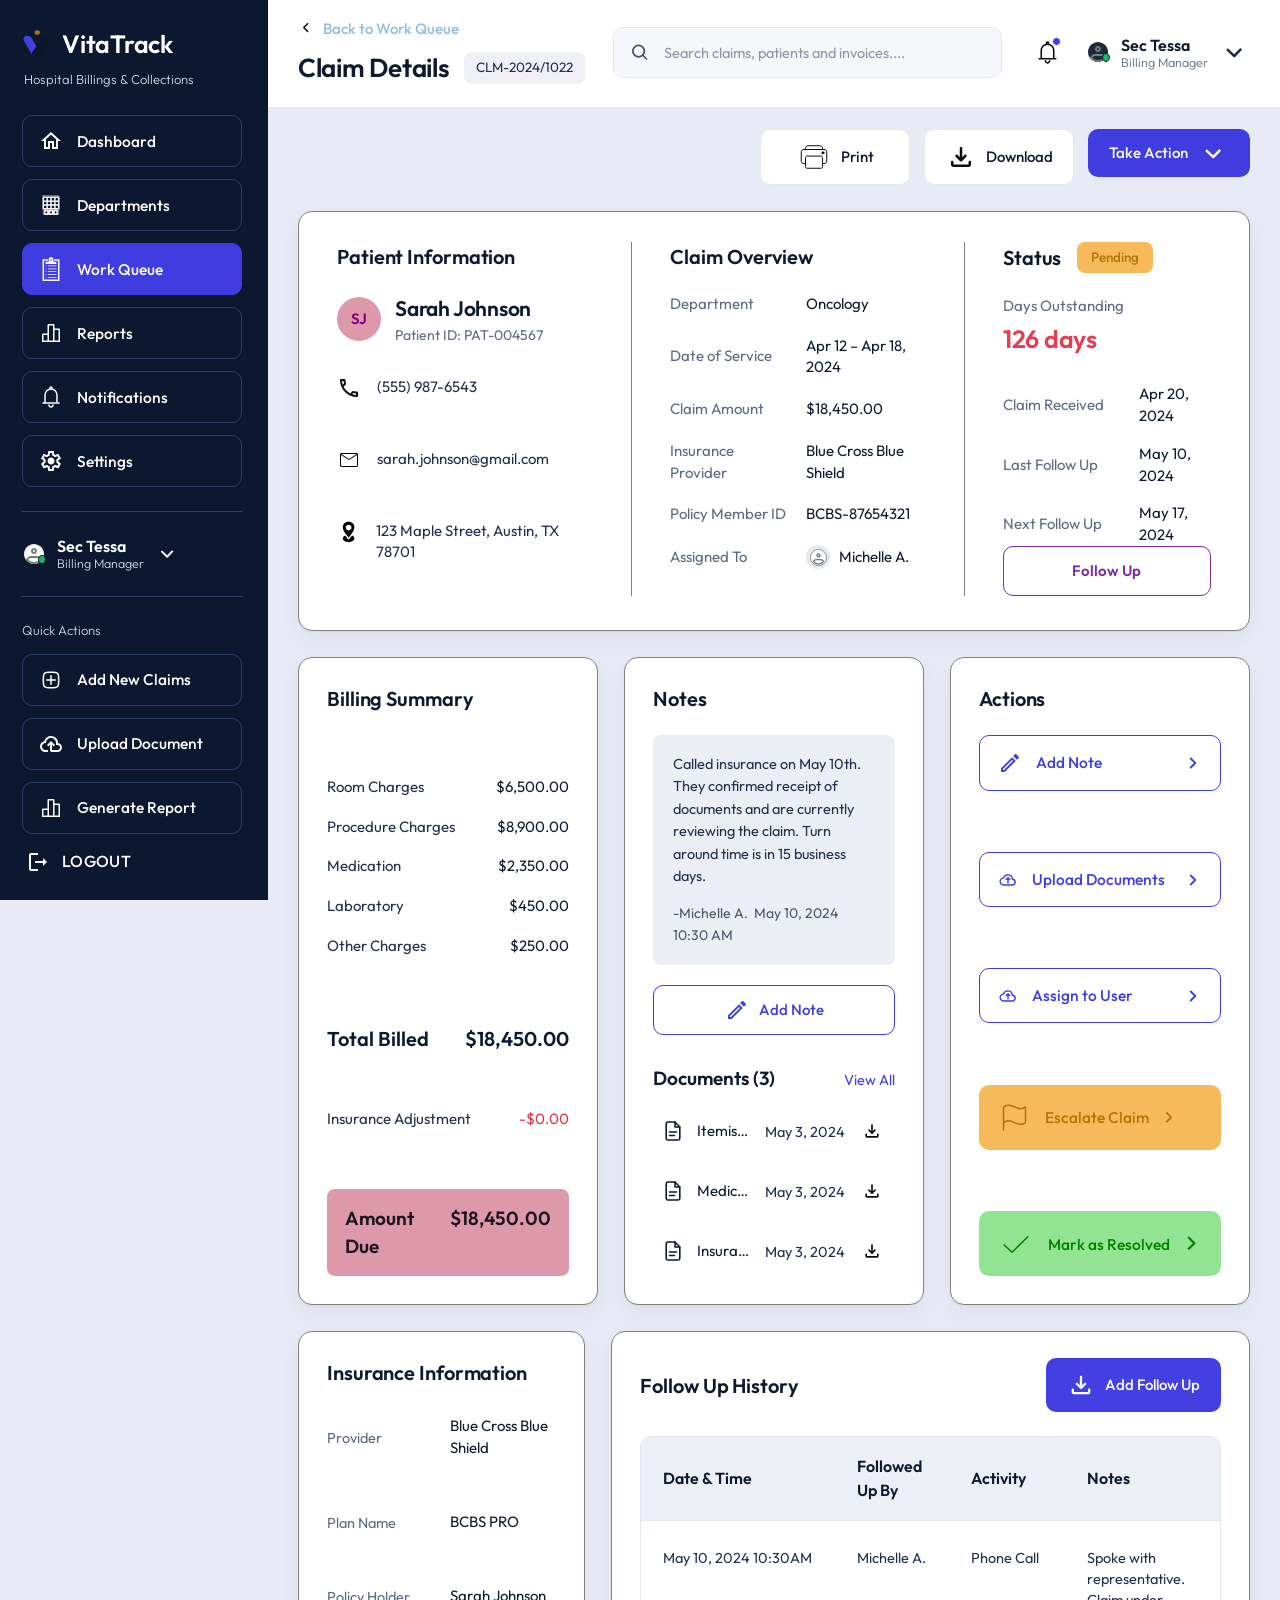
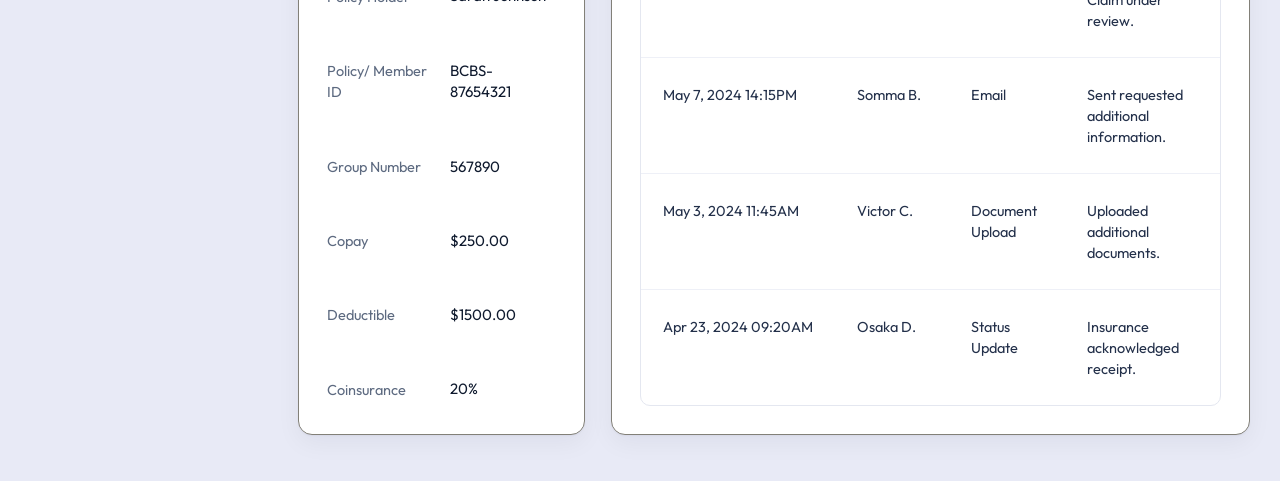
==== commit 2e08b216: "Change greeting from 'Hello' to 'Goodbye'" ====
--- a/claimdetails.html
+++ b/claimdetails.html
@@ -8,7 +8,7 @@
   <link rel="preconnect" href="https://fonts.googleapis.com" />
   <link rel="preconnect" href="https://fonts.gstatic.com" crossorigin />
   <link href="https://fonts.googleapis.com/css2?family=Outfit:wght@300;400;500;600;700&display=swap" rel="stylesheet" />
-  <link rel="stylesheet" href="claimdetails.css?v=21" />
+  <link rel="stylesheet" href="claimdetails.css?v=20" />
 </head>
 
 <body>
@@ -39,6 +39,7 @@
                 transform="matrix(0.905947 0.423391 -0.596738 0.802436 30.3896 7.07904)" fill="#0B1727" />
               <ellipse cx="20.329" cy="3.01558" rx="3.51841" ry="3.01558" fill="#B8720A" />
             </svg>
+
           </span>
           <div class="brand__text">
             <h1 class="brand__name">VitaTrack</h1>
@@ -52,6 +53,7 @@
               <path d="M12 5.69L17 10.19V18H15V12H9V18H7V10.19L12 5.69ZM12 3L2 12H5V20H11V14H13V20H19V12H22"
                 fill="#FBFBFD" />
             </svg>
+
             <span>Dashboard</span>
           </a>
 
@@ -59,43 +61,51 @@
             <svg width="24" height="24" viewBox="0 0 24 24" fill="none" xmlns="http://www.w3.org/2000/svg">
               <path d="M4.28516 2.75H19.7152V21.25H4.28516V2.75Z" stroke="#FBFBFD" stroke-width="0.5"
                 stroke-linecap="round" stroke-linejoin="round" />
-            </svg>
+              <path
+                d="M8.14266 12H4.28516L4.28566 15.854H8.14266M8.14266 12V15.854M8.14266 12H12.0002M8.14266 12V8.146M8.14266 12H4.28566L4.28516 8.146H8.14266M8.14266 15.854H12.0002M12.0002 12V15.854M12.0002 12H15.8577M12.0002 12V8.146M12.0002 15.854H15.8577M15.8577 12V15.854M15.8577 12H19.7147M15.8577 12V8.146M15.8577 15.854H19.7147V12M19.7147 12V8.146M8.14266 8.146H12.0002M8.14266 8.146V4.2915M8.14266 8.146H4.28566L4.28516 4.2915H8.14266M12.0002 8.146H15.8577M12.0002 8.146V4.2915M15.8577 8.146H19.7147M15.8577 8.146V4.2915M19.7147 8.146V4.2915H15.8577M8.14266 4.2915H12.0002M12.0002 4.2915H15.8577M5.82866 17.396H8.91416V21.25H5.82866V17.396ZM15.0862 17.396H18.1717V21.25H15.0862V17.396ZM10.4572 17.396H13.5432V21.25H10.4572V17.396Z"
+                stroke="#FBFBFD" stroke-width="1.5" stroke-linecap="round" stroke-linejoin="round" />
+            </svg>
+
             <span>Departments</span>
           </a>
 
           <a class="nav__item nav__item--active" href="#" aria-current="page">
             <svg width="24" height="24" viewBox="0 0 24 24" fill="none" xmlns="http://www.w3.org/2000/svg">
               <path
-                d="M12 0C10.6966 0 9.69289 1.08744 9.69289 2.3877C9.69289 3.64008 9.68411 4.73584 9.68411 4.73584H7.36671C7.32309 4.73584 7.28089 4.74066 7.23927 4.74756H6.59473V6.99902H17.4053V4.74756H16.7607C16.7191 4.74066 16.6769 4.73584 16.6333 4.73584H14.3159C14.3159 4.73584 14.3423 3.74392 14.3423 2.39502C14.3423 1.14262 13.3034 0 12 0Z"
+                d="M12 0C10.6966 0 9.69289 1.08744 9.69289 2.3877C9.69289 3.64008 9.68411 4.73584 9.68411 4.73584H7.36671C7.32309 4.73584 7.28089 4.74066 7.23927 4.74756H6.59473V6.99902H17.4053V4.74756H16.7607C16.7191 4.74066 16.6769 4.73584 16.6333 4.73584H14.3159C14.3159 4.73584 14.3423 3.74392 14.3423 2.39502C14.3423 1.14262 13.3034 0 12 0ZM3.50391 2.2837V24H20.4961V2.2837H15.1128V3.85694H18.9404V22.4238H5.06105V3.85694H8.88721V2.2837H3.50391ZM12 2.31298C12.427 2.31298 12.772 2.65658 12.772 3.08202C12.772 3.50824 12.427 3.85252 12 3.85252C11.573 3.85252 11.228 3.50822 11.228 3.08202C11.228 2.6566 11.573 2.31298 12 2.31298ZM6.59473 8.5254V9.2959H7.36671V8.5254H6.59473ZM8.91211 8.54004V9.31054H17.4053V8.54004H8.91211ZM6.59473 11.4316V12.2021H7.36671V11.4316H6.59473ZM8.91211 11.4463V12.2183H17.4053V11.4463H8.91211ZM6.59473 14.3379V15.1084H7.36671V14.3379H6.59473ZM8.91211 14.354V15.1245H17.4053V14.354H8.91211ZM6.59473 17.2456V18.0161H7.36671V17.2456H6.59473ZM8.91211 17.2617V18.0322H17.4053V17.2617H8.91211ZM6.59473 20.1519V20.9224H7.36671V20.1519H6.59473ZM8.91211 20.168V20.9385H17.4053V20.168H8.91211Z"
                 fill="#FBFBFD" />
             </svg>
+
             <span>Work Queue</span>
           </a>
 
           <a class="nav__item" href="#">
             <svg width="24" height="24" viewBox="0 0 24 24" fill="none" xmlns="http://www.w3.org/2000/svg">
               <path
-                d="M19.75 7.5H15.5V4.25C15.5 3.56 14.94 3 14.25 3H9.75C9.06 3 8.5 3.56 8.5 4.25V12.5H4.25C3.56 12.5 3 13.06 3 13.75V21H21V8.75C21 8.06 20.44 7.5 19.75 7.5Z"
+                d="M19.75 7.5H15.5V4.25C15.5 3.56 14.94 3 14.25 3H9.75C9.06 3 8.5 3.56 8.5 4.25V12.5H4.25C3.56 12.5 3 13.06 3 13.75V21H21V8.75C21 8.06 20.44 7.5 19.75 7.5ZM8.5 19.5H4.5V14H8.5V19.5ZM14 19.5H10V4.5H14V19.5ZM19.5 19.5H15.5V9H19.5V19.5Z"
                 fill="#FBFBFD" />
             </svg>
+
             <span>Reports</span>
           </a>
 
           <a class="nav__item" href="#">
             <svg width="24" height="24" viewBox="0 0 24 24" fill="none" xmlns="http://www.w3.org/2000/svg">
               <path
-                d="M12 4C10.4087 4 8.88258 4.63214 7.75736 5.75736C6.63214 6.88258 6 8.4087 6 10V18M12 4C13.5913 4 15.1174 4.63214 16.2426 5.75736"
+                d="M12 4C10.4087 4 8.88258 4.63214 7.75736 5.75736C6.63214 6.88258 6 8.4087 6 10V18M12 4C13.5913 4 15.1174 4.63214 16.2426 5.75736C17.3679 6.88258 18 8.4087 18 10V18M12 4C12.2652 4 12.5196 3.89464 12.7071 3.70711C12.8946 3.51957 13 3.26522 13 3C13 2.73478 12.8946 2.48043 12.7071 2.29289C12.5196 2.10536 12.2652 2 12 2C11.7348 2 11.4804 2.10536 11.2929 2.29289C11.1054 2.48043 11 2.73478 11 3C11 3.26522 11.1054 3.51957 11.2929 3.70711C11.4804 3.89464 11.7348 4 12 4ZM20 18H4M14 20C14 20.5304 13.7893 21.0391 13.4142 21.4142C13.0391 21.7893 12.5304 22 12 22C11.4696 22 10.9609 21.7893 10.5858 21.4142C10.2107 21.0391 10 20.5304 10 20"
                 stroke="#FBFBFD" stroke-width="1.5" stroke-linecap="round" stroke-linejoin="round" />
             </svg>
+
             <span>Notifications</span>
           </a>
 
           <a class="nav__item" href="#">
             <svg width="24" height="24" viewBox="0 0 24 24" fill="none" xmlns="http://www.w3.org/2000/svg">
               <path
-                d="M9.2502 22L8.8502 18.8C8.63353 18.7167 8.42953 18.6167 8.2382 18.5C8.04686 18.3833 7.8592 18.2583 7.6752 18.125L4.7002 19.375L1.9502 14.625"
+                d="M9.2502 22L8.8502 18.8C8.63353 18.7167 8.42953 18.6167 8.2382 18.5C8.04686 18.3833 7.8592 18.2583 7.6752 18.125L4.7002 19.375L1.9502 14.625L4.5252 12.675C4.50853 12.5583 4.5002 12.446 4.5002 12.338V11.663C4.5002 11.5543 4.50853 11.4417 4.5252 11.325L1.9502 9.375L4.7002 4.625L7.6752 5.875C7.85853 5.74167 8.0502 5.61667 8.2502 5.5C8.4502 5.38333 8.6502 5.28333 8.8502 5.2L9.2502 2H14.7502L15.1502 5.2C15.3669 5.28333 15.5712 5.38333 15.7632 5.5C15.9552 5.61667 16.1425 5.74167 16.3252 5.875L19.3002 4.625L22.0502 9.375L19.4752 11.325C19.4919 11.4417 19.5002 11.5543 19.5002 11.663V12.337C19.5002 12.4457 19.4835 12.5583 19.4502 12.675L22.0252 14.625L19.2752 19.375L16.3252 18.125C16.1419 18.2583 15.9502 18.3833 15.7502 18.5C15.5502 18.6167 15.3502 18.7167 15.1502 18.8L14.7502 22H9.2502ZM11.0002 20H12.9752L13.3252 17.35C13.8419 17.2167 14.3212 17.021 14.7632 16.763C15.2052 16.505 15.6092 16.1923 15.9752 15.825L18.4502 16.85L19.4252 15.15L17.2752 13.525C17.3585 13.2917 17.4169 13.046 17.4502 12.788C17.4835 12.53 17.5002 12.2673 17.5002 12C17.5002 11.7327 17.4835 11.4703 17.4502 11.213C17.4169 10.9557 17.3585 10.7097 17.2752 10.475L19.4252 8.85L18.4502 7.15L15.9752 8.2C15.6085 7.81667 15.2045 7.496 14.7632 7.238C14.3219 6.98 13.8425 6.784 13.3252 6.65L13.0002 4H11.0252L10.6752 6.65C10.1585 6.78333 9.67953 6.97933 9.2382 7.238C8.79686 7.49667 8.39253 7.809 8.0252 8.175L5.5502 7.15L4.5752 8.85L6.72519 10.45C6.64186 10.7 6.58353 10.95 6.5502 11.2C6.51686 11.45 6.5002 11.7167 6.5002 12C6.5002 12.2667 6.51686 12.525 6.5502 12.775C6.58353 13.025 6.64186 13.275 6.72519 13.525L4.5752 15.15L5.5502 16.85L8.0252 15.8C8.39186 16.1833 8.7962 16.5043 9.2382 16.763C9.6802 17.0217 10.1592 17.2173 10.6752 17.35L11.0002 20ZM12.0502 15.5C13.0169 15.5 13.8419 15.1583 14.5252 14.475C15.2085 13.7917 15.5502 12.9667 15.5502 12C15.5502 11.0333 15.2085 10.2083 14.5252 9.525C13.8419 8.84167 13.0169 8.5 12.0502 8.5C11.0669 8.5 10.2375 8.84167 9.5622 9.525C8.88686 10.2083 8.54953 11.0333 8.5502 12C8.55086 12.9667 8.88853 13.7917 9.5632 14.475C10.2379 15.1583 11.0669 15.5 12.0502 15.5Z"
                 fill="#FBFBFD" />
             </svg>
+
             <span>Settings</span>
           </a>
         </nav>
@@ -103,17 +113,32 @@
         <hr class="rule" />
 
         <button class="side-user" type="button">
-          <span class="avatar avatar--dot" aria-hidden="true">
-            <svg width="24" height="24" viewBox="0 0 24 24" fill="none" xmlns="http://www.w3.org/2000/svg">
-              <path d="M20 21v-2a4 4 0 0 0-4-4H8a4 4 0 0 0-4 4v2" stroke="currentColor" stroke-width="2"/>
-              <circle cx="12" cy="7" r="4" stroke="currentColor" stroke-width="2"/>
-            </svg>
+          <svg width="24" height="24" viewBox="0 0 24 24" fill="none" xmlns="http://www.w3.org/2000/svg">
+            <path opacity="0.16"
+              d="M15 15H9.00002C8.13863 14.9998 7.30018 15.2776 6.60939 15.7922C5.9186 16.3068 5.41237 17.0306 5.16602 17.856C6.01003 18.8431 7.0581 19.6353 8.23794 20.1781C9.41778 20.7209 10.7013 21.0013 12 21C13.2987 21.0013 14.5823 20.7209 15.7621 20.1781C16.9419 19.6353 17.99 18.8431 18.834 17.856C18.5877 17.0306 18.0814 16.3068 17.3906 15.7922C16.6999 15.2776 15.8614 14.9998 15 15Z"
+              fill="black" />
+            <path
+              d="M21 12C21.0028 13.7868 20.4714 15.5336 19.474 17.016C18.6514 18.243 17.5391 19.2484 16.2356 19.9433C14.932 20.6382 13.4772 21.0011 12 21C10.5228 21.0011 9.06804 20.6382 7.76444 19.9433C6.46085 19.2484 5.34858 18.243 4.526 17.016C3.74273 15.8484 3.2439 14.5136 3.06951 13.1184C2.89511 11.7233 3.05 10.3068 3.52175 8.98229C3.9935 7.65782 4.769 6.4623 5.78607 5.49156C6.80314 4.52082 8.0335 3.80187 9.37851 3.39234C10.7235 2.98281 12.1458 2.8941 13.5312 3.13331C14.9167 3.37252 16.2269 3.933 17.3567 4.76982C18.4865 5.60664 19.4046 6.69653 20.0373 7.95211C20.67 9.20768 20.9997 10.594 21 12Z"
+              fill="#FBFBFD" stroke="#FBFBFD" stroke-width="2" />
+            <path
+              d="M12.9998 9C12.9998 9.26522 12.8944 9.51957 12.7069 9.70711C12.5193 9.89464 12.265 10 11.9998 10V12C12.7954 12 13.5585 11.6839 14.1211 11.1213C14.6837 10.5587 14.9998 9.79565 14.9998 9H12.9998ZM11.9998 10C11.7345 10 11.4802 9.89464 11.2927 9.70711C11.1051 9.51957 10.9998 9.26522 10.9998 9H8.99976C8.99976 9.79565 9.31583 10.5587 9.87844 11.1213C10.441 11.6839 11.2041 12 11.9998 12V10ZM10.9998 9C10.9998 8.73478 11.1051 8.48043 11.2927 8.29289C11.4802 8.10536 11.7345 8 11.9998 8V6C11.2041 6 10.441 6.31607 9.87844 6.87868C9.31583 7.44129 8.99976 8.20435 8.99976 9H10.9998ZM11.9998 8C12.265 8 12.5193 8.10536 12.7069 8.29289C12.8944 8.48043 12.9998 8.73478 12.9998 9H14.9998C14.9998 8.20435 14.6837 7.44129 14.1211 6.87868C13.5585 6.31607 12.7954 6 11.9998 6V8ZM5.16576 17.856L4.20676 17.571L4.05176 18.094L4.40676 18.507L5.16576 17.856ZM18.8338 17.856L19.5938 18.507L19.9478 18.094L19.7928 17.571L18.8338 17.856ZM8.99976 16H14.9998V14H8.99976V16ZM8.99976 14C7.92281 13.9997 6.87454 14.3471 6.01093 14.9905C5.14733 15.6339 4.51455 16.539 4.20676 17.571L6.12376 18.141C6.30873 17.5221 6.68855 16.9793 7.20673 16.5936C7.72491 16.2078 8.35376 15.9997 8.99976 16V14ZM11.9998 20C10.8452 20.0013 9.7042 19.7521 8.65537 19.2695C7.60654 18.787 6.6749 18.0826 5.92476 17.205L4.40676 18.507C5.34464 19.6035 6.50914 20.4836 7.81999 21.0866C9.13084 21.6897 10.5569 22.0013 11.9998 22V20ZM14.9998 16C16.3568 16 17.5058 16.902 17.8758 18.142L19.7928 17.571C19.485 16.5391 18.8514 15.6342 17.988 14.9908C17.1246 14.3474 16.0765 13.9999 14.9998 14V16ZM18.0748 17.205C17.3246 18.0826 16.393 18.787 15.3441 19.2695C14.2953 19.7521 13.1543 20.0013 11.9998 20V22C13.4427 22.0013 14.8687 21.6897 16.1795 21.0866C17.4904 20.4836 18.6559 19.6035 19.5938 18.507L18.0748 17.205Z"
+              fill="#748071" />
+            <path
+              d="M20 13.5C21.8793 13.5 23.5 15.2339 23.5 17.5C23.5 19.7661 21.8793 21.5 20 21.5C18.1207 21.5 16.5 19.7661 16.5 17.5C16.5 15.2339 18.1207 13.5 20 13.5Z"
+              fill="#21AF72" stroke="#0B1727" />
+          </svg>
+
           </span>
           <span class="side-user__text">
             <strong>Sec Tessa</strong>
             <small>Billing Manager</small>
           </span>
-          <svg class="chev" viewBox="0 0 24 24" fill="none" stroke="currentColor" stroke-width="2"><polyline points="6 9 12 15 18 9"/></svg>
+          <svg width="25" height="13" viewBox="0 0 25 13" fill="none" xmlns="http://www.w3.org/2000/svg">
+            <path fill-rule="evenodd" clip-rule="evenodd"
+              d="M11.4864 10.4044L5.71945 4.85952L7.10543 3.41805L12.1516 8.26997L17.0035 3.2238L18.445 4.60979L12.9001 10.3767C12.7163 10.5678 12.4641 10.6781 12.199 10.6833C11.9339 10.6885 11.6775 10.5882 11.4864 10.4044Z"
+              fill="#F8FAFC" />
+          </svg>
+
         </button>
 
         <hr class="rule" />
@@ -123,28 +148,42 @@
         <div class="quick">
           <button class="nav__item nav__item--btn" type="button">
             <svg width="24" height="24" viewBox="0 0 24 24" fill="none" xmlns="http://www.w3.org/2000/svg">
-              <path d="M12 5v14M5 12h14" stroke="#FBFBFD" stroke-width="2" stroke-linecap="round"/>
-            </svg>
+              <path
+                d="M7.00684 12C7.00684 11.8011 7.08585 11.6103 7.22651 11.4697C7.36716 11.329 7.55792 11.25 7.75684 11.25H11.2498V7.757C11.2498 7.55809 11.3289 7.36733 11.4695 7.22667C11.6102 7.08602 11.8009 7.007 11.9998 7.007C12.1987 7.007 12.3895 7.08602 12.5302 7.22667C12.6708 7.36733 12.7498 7.55809 12.7498 7.757V11.25H16.2428C16.4417 11.25 16.6325 11.329 16.7732 11.4697C16.9138 11.6103 16.9928 11.8011 16.9928 12C16.9928 12.1989 16.9138 12.3897 16.7732 12.5303C16.6325 12.671 16.4417 12.75 16.2428 12.75H12.7498V16.243C12.7498 16.4419 12.6708 16.6327 12.5302 16.7733C12.3895 16.914 12.1987 16.993 11.9998 16.993C11.8009 16.993 11.6102 16.914 11.4695 16.7733C11.3289 16.6327 11.2498 16.4419 11.2498 16.243V12.75H7.75684C7.55792 12.75 7.36716 12.671 7.22651 12.5303C7.08585 12.3897 7.00684 12.1989 7.00684 12Z"
+                fill="#FBFBFD" />
+              <path fill-rule="evenodd" clip-rule="evenodd"
+                d="M7.31667 3.769C10.4291 3.42394 13.5702 3.42394 16.6827 3.769C18.5097 3.973 19.9847 5.412 20.1987 7.249C20.5687 10.406 20.5687 13.595 20.1987 16.752C19.9837 18.589 18.5087 20.027 16.6827 20.232C13.5702 20.5771 10.4291 20.5771 7.31667 20.232C5.48967 20.027 4.01467 18.589 3.80067 16.752C3.43233 13.595 3.43233 10.406 3.80067 7.249C4.01467 5.412 5.49067 3.973 7.31667 3.769ZM16.5167 5.259C13.5145 4.92623 10.4848 4.92623 7.48267 5.259C6.92691 5.32066 6.40817 5.56788 6.01025 5.96072C5.61233 6.35356 5.35846 6.86908 5.28967 7.424C4.934 10.465 4.934 13.537 5.28967 16.578C5.35867 17.1327 5.61263 17.648 6.01053 18.0407C6.40844 18.4333 6.92706 18.6804 7.48267 18.742C10.4597 19.074 13.5397 19.074 16.5167 18.742C17.0721 18.6802 17.5905 18.433 17.9882 18.0404C18.3859 17.6478 18.6397 17.1326 18.7087 16.578C19.0643 13.537 19.0643 10.465 18.7087 7.424C18.6395 6.86959 18.3856 6.35465 17.9879 5.96222C17.5902 5.5698 17.0719 5.32278 16.5167 5.261"
+                fill="#FBFBFD" />
+            </svg>
+
             <span>Add New Claims</span>
           </button>
           <button class="nav__item nav__item--btn" type="button">
             <svg width="24" height="24" viewBox="0 0 24 24" fill="none" xmlns="http://www.w3.org/2000/svg">
-              <path d="M21 15v4a2 2 0 0 1-2 2H5a2 2 0 0 1-2-2v-4" stroke="#FBFBFD" stroke-width="2" stroke-linecap="round"/>
-            </svg>
+              <path
+                d="M6.5 20C4.98333 20 3.68767 19.475 2.613 18.425C1.53833 17.375 1.00067 16.0917 1 14.575C1 13.275 1.39167 12.1167 2.175 11.1C2.95833 10.0833 3.98333 9.43333 5.25 9.15C5.66667 7.61667 6.5 6.375 7.75 5.425C9 4.475 10.4167 4 12 4C13.95 4 15.6043 4.67933 16.963 6.038C18.3217 7.39667 19.0007 9.05067 19 11C20.15 11.1333 21.1043 11.6293 21.863 12.488C22.6217 13.3467 23.0007 14.3507 23 15.5C23 16.75 22.5627 17.8127 21.688 18.688C20.8133 19.5633 19.7507 20.0007 18.5 20H13C12.45 20 11.9793 19.8043 11.588 19.413C11.1967 19.0217 11.0007 18.5507 11 18V12.85L9.4 14.4L8 13L12 9L16 13L14.6 14.4L13 12.85V18H18.5C19.2 18 19.7917 17.7583 20.275 17.275C20.7583 16.7917 21 16.2 21 15.5C21 14.8 20.7583 14.2083 20.275 13.725C19.7917 13.2417 19.2 13 18.5 13H17V11C17 9.61667 16.5123 8.43733 15.537 7.462C14.5617 6.48667 13.3827 5.99933 12 6C10.6173 6.00067 9.43833 6.48833 8.463 7.463C7.48767 8.43767 7 9.61667 7 11H6.5C5.53333 11 4.70833 11.3417 4.025 12.025C3.34167 12.7083 3 13.5333 3 14.5C3 15.4667 3.34167 16.2917 4.025 16.975C4.70833 17.6583 5.53333 18 6.5 18H9V20H6.5Z"
+                fill="#FBFBFD" />
+            </svg>
+
             <span>Upload Document</span>
           </button>
           <button class="nav__item nav__item--btn" type="button">
             <svg width="24" height="24" viewBox="0 0 24 24" fill="none" xmlns="http://www.w3.org/2000/svg">
-              <path d="M14 2H6a2 2 0 0 0-2 2v16a2 2 0 0 0 2 2h12a2 2 0 0 0 2-2V8z" stroke="#FBFBFD" stroke-width="2"/>
-            </svg>
+              <path
+                d="M19.75 7.5H15.5V4.25C15.5 3.56 14.94 3 14.25 3H9.75C9.06 3 8.5 3.56 8.5 4.25V12.5H4.25C3.56 12.5 3 13.06 3 13.75V21H21V8.75C21 8.06 20.44 7.5 19.75 7.5ZM8.5 19.5H4.5V14H8.5V19.5ZM14 19.5H10V4.5H14V19.5ZM19.5 19.5H15.5V9H19.5V19.5Z"
+                fill="#FBFBFD" />
+            </svg>
+
             <span>Generate Report</span>
           </button>
         </div>
 
         <button class="logout" type="button">
           <svg width="24" height="24" viewBox="0 0 24 24" fill="none" xmlns="http://www.w3.org/2000/svg">
-            <path d="M9 21H5a2 2 0 0 1-2-2V5a2 2 0 0 1 2-2h4" stroke="#FBFBFD" stroke-width="2"/>
+            <path d="M5 5H12V3H5C3.9 3 3 3.9 3 5V19C3 20.1 3.9 21 5 21H12V19H5V5ZM21 12L17 8V11H9V13H17V16L21 12Z"
+              fill="#FBFBFD" />
           </svg>
+
           <span>LOGOUT</span>
         </button>
 
@@ -161,42 +200,12 @@
           </svg>
         </label>
 
-        <!-- Mobile Brand & Notification Bell Row -->
-        <div class="topbar-mobile-brand">
-          <span class="brand__mark">
-            <svg width="26" height="26" viewBox="0 0 26 26" fill="none" xmlns="http://www.w3.org/2000/svg">
-              <rect width="6.77593" height="20.738" rx="3.38796" transform="matrix(0.92973 -0.368242 0.474641 0.880179 0 6.57617)" fill="#4240E3"/>
-              <rect width="6.73923" height="20.8848" rx="3.36962" transform="matrix(0.892549 0.450951 -0.566743 0.823895 19.0205 4.79004)" fill="#0B1727"/>
-              <ellipse cx="12.7237" cy="2.04049" rx="2.20217" ry="2.04049" fill="#B8720A"/>
-            </svg>
-          </span>
-          <span class="brand__name">VitaTrack</span>
-
-          <!-- Notification bell moved here for mobile -->
-          <details class="menu mobile-bell-menu">
-            <summary class="bell" aria-label="Notifications">
-              <svg width="22" height="20" viewBox="0 0 22 20" fill="none" xmlns="http://www.w3.org/2000/svg">
-                <path d="M10.6319 3.22187C9.22205 3.22187 7.8699 3.73103 6.87296 4.63734C5.87602 5.54365 5.31594 6.77287 5.31594 8.05459V14.4982M10.6319 3.22187C12.0418 3.22187 13.394 3.73103 14.3909 4.63734C15.3879 5.54365 15.9479 6.77287 15.9479 8.05459V14.4982M10.6319 3.22187C10.8669 3.22187 11.0923 3.13701 11.2584 2.98596C11.4246 2.83491 11.5179 2.63003 11.5179 2.41642C11.5179 2.2028 11.4246 1.99793 11.2584 1.84687C11.0923 1.69582 10.8669 1.61096 10.6319 1.61096C10.397 1.61096 10.1716 1.69582 10.0054 1.84687C9.83928 1.99793 9.74594 2.2028 9.74594 2.41642C9.74594 2.63003 9.83928 2.83491 10.0054 2.98596C10.1716 3.13701 10.397 3.22187 10.6319 3.22187ZM17.7199 14.4982H3.54395M12.4039 16.1091C12.4039 16.5364 12.2172 16.9461 11.8849 17.2482C11.5526 17.5503 11.1019 17.72 10.6319 17.72C10.162 17.72 9.71126 17.5503 9.37894 17.2482C9.04663 16.9461 8.85994 16.5364 8.85994 16.1091" stroke="#0F0E0E" stroke-width="0.966544" stroke-linecap="round" stroke-linejoin="round"/>
-              </svg>
-              <span class="bell__dot"></span>
-            </summary>
-            <div class="menu__panel menu__panel--wide">
-              <p class="menu__head">Notifications</p>
-              <a class="menu__item menu__item--stack" href="#">
-                <strong>Claim overdue</strong>
-                <small>CLM-2024/1022 has passed 120 days.</small>
-              </a>
-              <div class="menu__sep"></div>
-              <a class="menu__item" href="#">Mark all as read</a>
-            </div>
-          </details>
-        </div>
-
         <div class="topbar__left">
           <a class="back" href="#">
-            <svg width="24" height="24" viewBox="0 0 24 24" fill="none" xmlns="http://www.w3.org/2000/svg">
-              <path d="M19 12H5M12 19l-7-7 7-7" stroke="currentColor" stroke-width="2" stroke-linecap="round" stroke-linejoin="round"/>
-            </svg>
+            <svg width="24" height="43" viewBox="0 0 24 43" fill="none" xmlns="http://www.w3.org/2000/svg">
+<path fill-rule="evenodd" clip-rule="evenodd" d="M3.75404 17.5623L14.8114 6.66256L17.5358 9.4264L7.8604 18.9639L17.3979 28.6393L14.634 31.3637L3.73434 20.3064C3.37313 19.9399 3.17229 19.4449 3.17598 18.9302C3.17968 18.4156 3.3876 17.9236 3.75404 17.5623Z" fill="#0F0E0E"/>
+</svg>
+
             <span>Back to Work Queue</span>
           </a>
           <div class="topbar__title">
@@ -215,7 +224,6 @@
             aria-label="Search claims, patients and invoices" />
         </div>
 
-        <!-- Desktop Topbar Right (Includes Notification Bell & Profile Menu) -->
         <div class="topbar__right">
           <details class="menu">
             <summary class="bell" aria-label="Notifications">
@@ -224,6 +232,7 @@
                   d="M12 4C10.4087 4 8.88258 4.63214 7.75736 5.75736C6.63214 6.88258 6 8.4087 6 10V18M12 4C13.5913 4 15.1174 4.63214 16.2426 5.75736C17.3679 6.88258 18 8.4087 18 10V18M12 4C12.2652 4 12.5196 3.89464 12.7071 3.70711C12.8946 3.51957 13 3.26522 13 3C13 2.73478 12.8946 2.48043 12.7071 2.29289C12.5196 2.10536 12.2652 2 12 2C11.7348 2 11.4804 2.10536 11.2929 2.29289C11.1054 2.48043 11 2.73478 11 3C11 3.26522 11.1054 3.51957 11.2929 3.70711C11.4804 3.89464 11.7348 4 12 4ZM20 18H4M14 20C14 20.5304 13.7893 21.0391 13.4142 21.4142C13.0391 21.7893 12.5304 22 12 22C11.4696 22 10.9609 21.7893 10.5858 21.4142C10.2107 21.0391 10 20.5304 10 20"
                   stroke="#0F0E0E" stroke-width="1.5" stroke-linecap="round" stroke-linejoin="round" />
               </svg>
+
               <span class="bell__dot"></span>
             </summary>
             <div class="menu__panel menu__panel--wide">
@@ -232,30 +241,51 @@
                 <strong>Claim overdue</strong>
                 <small>CLM-2024/1022 has passed 120 days.</small>
               </a>
+              <a class="menu__item menu__item--stack" href="#">
+                <strong>Insurer update</strong>
+                <small>Blue Cross Blue Shield is reviewing the claim.</small>
+              </a>
+              <a class="menu__item menu__item--stack" href="#">
+                <strong>Follow up due</strong>
+                <small>Next follow up scheduled for May 17, 2024.</small>
+              </a>
               <div class="menu__sep"></div>
               <a class="menu__item" href="#">Mark all as read</a>
             </div>
           </details>
 
-          <!-- Profile menu dropdown hidden on mobile screens per your requirement -->
-          <details class="menu desktop-profile-menu">
+          <details class="menu">
             <summary class="account">
-              <span class="avatar avatar--dot" aria-hidden="true">
-                <svg width="20" height="20" viewBox="0 0 24 24" fill="none" xmlns="http://www.w3.org/2000/svg">
-                  <path d="M20 21v-2a4 4 0 0 0-4-4H8a4 4 0 0 0-4 4v2" stroke="currentColor" stroke-width="2"/>
-                  <circle cx="12" cy="7" r="4" stroke="currentColor" stroke-width="2"/>
-                </svg>
+              <svg width="24" height="24" viewBox="0 0 24 24" fill="none" xmlns="http://www.w3.org/2000/svg">
+                <path opacity="0.16"
+                  d="M15 15H9.00002C8.13863 14.9998 7.30018 15.2776 6.60939 15.7922C5.9186 16.3068 5.41237 17.0306 5.16602 17.856C6.01003 18.8431 7.0581 19.6353 8.23794 20.1781C9.41778 20.7209 10.7013 21.0013 12 21C13.2987 21.0013 14.5823 20.7209 15.7621 20.1781C16.9419 19.6353 17.99 18.8431 18.834 17.856C18.5877 17.0306 18.0814 16.3068 17.3906 15.7922C16.6999 15.2776 15.8614 14.9998 15 15Z"
+                  fill="black" />
+                <path
+                  d="M21 12C21.0028 13.7867 20.4714 15.5335 19.474 17.016C18.6514 18.243 17.5391 19.2484 16.2356 19.9433C14.932 20.6382 13.4772 21.0011 12 21C10.5228 21.0011 9.06804 20.6382 7.76444 19.9433C6.46085 19.2484 5.34858 18.243 4.526 17.016C3.74273 15.8484 3.2439 14.5135 3.06951 13.1184C2.89511 11.7233 3.05 10.3067 3.52175 8.98227C3.9935 7.6578 4.769 6.46228 5.78607 5.49154C6.80314 4.52081 8.0335 3.80186 9.37851 3.39233C10.7235 2.9828 12.1458 2.89408 13.5312 3.13329C14.9167 3.3725 16.2269 3.93299 17.3567 4.76981C18.4865 5.60663 19.4046 6.69651 20.0373 7.95209C20.67 9.20767 20.9997 10.594 21 12Z"
+                  fill="#1E293B" stroke="#1E293B" stroke-width="2" />
+                <path
+                  d="M12.9998 9C12.9998 9.26522 12.8944 9.51957 12.7069 9.70711C12.5193 9.89464 12.265 10 11.9998 10V12C12.7954 12 13.5585 11.6839 14.1211 11.1213C14.6837 10.5587 14.9998 9.79565 14.9998 9H12.9998ZM11.9998 10C11.7345 10 11.4802 9.89464 11.2927 9.70711C11.1051 9.51957 10.9998 9.26522 10.9998 9H8.99976C8.99976 9.79565 9.31583 10.5587 9.87844 11.1213C10.441 11.6839 11.2041 12 11.9998 12V10ZM10.9998 9C10.9998 8.73478 11.1051 8.48043 11.2927 8.29289C11.4802 8.10536 11.7345 8 11.9998 8V6C11.2041 6 10.441 6.31607 9.87844 6.87868C9.31583 7.44129 8.99976 8.20435 8.99976 9H10.9998ZM11.9998 8C12.265 8 12.5193 8.10536 12.7069 8.29289C12.8944 8.48043 12.9998 8.73478 12.9998 9H14.9998C14.9998 8.20435 14.6837 7.44129 14.1211 6.87868C13.5585 6.31607 12.7954 6 11.9998 6V8ZM5.16576 17.856L4.20676 17.571L4.05176 18.094L4.40676 18.507L5.16576 17.856ZM18.8338 17.856L19.5938 18.507L19.9478 18.094L19.7928 17.571L18.8338 17.856ZM8.99976 16H14.9998V14H8.99976V16ZM8.99976 14C7.92281 13.9997 6.87454 14.3471 6.01093 14.9905C5.14733 15.6339 4.51455 16.539 4.20676 17.571L6.12376 18.141C6.30873 17.5221 6.68855 16.9793 7.20673 16.5936C7.72491 16.2078 8.35376 15.9997 8.99976 16V14ZM11.9998 20C10.8452 20.0013 9.7042 19.7521 8.65537 19.2695C7.60654 18.787 6.6749 18.0826 5.92476 17.205L4.40676 18.507C5.34464 19.6035 6.50914 20.4836 7.81999 21.0866C9.13084 21.6897 10.5569 22.0013 11.9998 22V20ZM14.9998 16C16.3568 16 17.5058 16.902 17.8758 18.142L19.7928 17.571C19.485 16.5391 18.8514 15.6342 17.988 14.9908C17.1246 14.3474 16.0765 13.9999 14.9998 14V16ZM18.0748 17.205C17.3246 18.0826 16.393 18.787 15.3441 19.2695C14.2953 19.7521 13.1543 20.0013 11.9998 20V22C13.4427 22.0013 14.8687 21.6897 16.1795 21.0866C17.4904 20.4836 18.6559 19.6035 19.5938 18.507L18.0748 17.205Z"
+                  fill="#748071" />
+                <path
+                  d="M20 13.5C21.8793 13.5 23.5 15.2339 23.5 17.5C23.5 19.7661 21.8793 21.5 20 21.5C18.1207 21.5 16.5 19.7661 16.5 17.5C16.5 15.2339 18.1207 13.5 20 13.5Z"
+                  fill="#21AF72" stroke="#0B1727" />
+              </svg>
+
               </span>
               <span class="account__text">
                 <strong>Sec Tessa</strong>
                 <small>Billing Manager</small>
               </span>
-              <svg class="chev" viewBox="0 0 24 24" fill="none" stroke="currentColor" stroke-width="2"><polyline points="6 9 12 15 18 9"/></svg>
+              <svg width="31" height="16" viewBox="0 0 31 16" fill="none" xmlns="http://www.w3.org/2000/svg">
+<path fill-rule="evenodd" clip-rule="evenodd" d="M14.3579 13.0055L7.14931 6.07438L8.88179 4.27254L15.1895 10.3374L21.2544 4.02974L23.0562 5.76222L16.1251 12.9708C15.8953 13.2097 15.5801 13.3476 15.2487 13.3541C14.9173 13.3606 14.5969 13.2352 14.3579 13.0055Z" fill="#1E293B"/>
+</svg>
+
             </summary>
             <div class="menu__panel">
               <p class="menu__head">Sec Tessa · Billing Manager</p>
               <a class="menu__item" href="#">View profile</a>
               <a class="menu__item" href="#">Account settings</a>
+              <a class="menu__item" href="#">Notification preferences</a>
               <div class="menu__sep"></div>
               <a class="menu__item menu__item--danger" href="#">Log out</a>
             </div>
@@ -267,17 +297,36 @@
 
         <!-- toolbar -->
         <div class="toolbar">
-          <button class="btn btn--ghost" type="button">Print</button>
-          <button class="btn btn--ghost" type="button">Download</button>
+          <button class="btn btn--ghost" type="button">
+            <svg width="34" height="30" viewBox="0 0 34 30" fill="none" xmlns="http://www.w3.org/2000/svg">
+<path d="M25.5 21.5625H27.0938C27.7976 21.5606 28.472 21.3131 28.9697 20.874C29.4674 20.4348 29.7479 19.8398 29.75 19.2188V9.84375C29.7479 9.22272 29.4674 8.62765 28.9697 8.18852C28.472 7.74938 27.7976 7.50185 27.0938 7.5H6.90625C6.20242 7.50185 5.52801 7.74938 5.03032 8.18852C4.53263 8.62765 4.2521 9.22272 4.25 9.84375V19.2188C4.2521 19.8398 4.53263 20.4348 5.03032 20.874C5.52801 21.3131 6.20242 21.5606 6.90625 21.5625H8.5" stroke="#0F0E0E" stroke-linejoin="round"/>
+<path d="M23.885 14.0625H10.115C9.22306 14.0625 8.5 14.7005 8.5 15.4875V24.825C8.5 25.612 9.22306 26.25 10.115 26.25H23.885C24.7769 26.25 25.5 25.612 25.5 24.825V15.4875C25.5 14.7005 24.7769 14.0625 23.885 14.0625Z" stroke="#0F0E0E" stroke-linejoin="round"/>
+<path d="M25.5 7.5V6.09375C25.4979 5.47272 25.2174 4.87765 24.7197 4.43852C24.222 3.99938 23.5476 3.75185 22.8438 3.75H11.1562C10.4524 3.75185 9.77801 3.99938 9.28032 4.43852C8.78263 4.87765 8.5021 5.47272 8.5 6.09375V7.5" stroke="#0F0E0E" stroke-linejoin="round"/>
+<path d="M26.0312 12.1875C26.9115 12.1875 27.625 11.5579 27.625 10.7812C27.625 10.0046 26.9115 9.375 26.0312 9.375C25.151 9.375 24.4375 10.0046 24.4375 10.7812C24.4375 11.5579 25.151 12.1875 26.0312 12.1875Z" fill="#0F0E0E"/>
+</svg>
+
+            Print
+          </button>
+          <button class="btn btn--ghost" type="button">
+            <svg width="30" height="30" viewBox="0 0 30 30" fill="none" xmlns="http://www.w3.org/2000/svg">
+<path d="M14.5312 19.3913C14.3854 19.3388 14.25 19.25 14.125 19.125L9.625 14.625C9.375 14.375 9.255 14.0833 9.265 13.75C9.275 13.4167 9.395 13.125 9.625 12.875C9.875 12.625 10.1721 12.495 10.5163 12.485C10.8604 12.475 11.1571 12.5946 11.4062 12.8438L13.75 15.1875V6.25C13.75 5.89584 13.87 5.59917 14.11 5.36C14.35 5.12084 14.6467 5.00084 15 5C15.3533 4.99917 15.6504 5.11917 15.8913 5.36C16.1321 5.60084 16.2517 5.8975 16.25 6.25V15.1875L18.5938 12.8438C18.8438 12.5938 19.1408 12.4738 19.485 12.4838C19.8292 12.4938 20.1258 12.6242 20.375 12.875C20.6042 13.125 20.7242 13.4167 20.735 13.75C20.7458 14.0833 20.6258 14.375 20.375 14.625L15.875 19.125C15.75 19.25 15.6146 19.3388 15.4688 19.3913C15.3229 19.4438 15.1667 19.4696 15 19.4688C14.8333 19.4679 14.6771 19.4421 14.5312 19.3913ZM7.5 25C6.8125 25 6.22417 24.7554 5.735 24.2663C5.24583 23.7771 5.00083 23.1883 5 22.5V20C5 19.6458 5.12 19.3492 5.36 19.11C5.6 18.8708 5.89667 18.7508 6.25 18.75C6.60333 18.7492 6.90042 18.8692 7.14125 19.11C7.38208 19.3508 7.50167 19.6475 7.5 20V22.5H22.5V20C22.5 19.6458 22.62 19.3492 22.86 19.11C23.1 18.8708 23.3967 18.7508 23.75 18.75C24.1033 18.7492 24.4004 18.8692 24.6412 19.11C24.8821 19.3508 25.0017 19.6475 25 20V22.5C25 23.1875 24.7554 23.7763 24.2663 24.2663C23.7771 24.7563 23.1883 25.0008 22.5 25H7.5Z" fill="#0F0E0E"/>
+</svg>
+
+            Download
+          </button>
           <details class="menu">
             <summary class="btn btn--primary">
               Take Action
-              <svg class="chev" viewBox="0 0 24 24" fill="none" stroke="currentColor" stroke-width="2"><polyline points="6 9 12 15 18 9"/></svg>
+              <svg width="31" height="16" viewBox="0 0 31 16" fill="none" xmlns="http://www.w3.org/2000/svg">
+<path fill-rule="evenodd" clip-rule="evenodd" d="M14.3579 13.0055L7.14931 6.07438L8.88179 4.27254L15.1895 10.3374L21.2544 4.02974L23.0562 5.76222L16.1251 12.9708C15.8953 13.2097 15.5801 13.3476 15.2487 13.3541C14.9173 13.3606 14.5969 13.2352 14.3579 13.0055Z" fill="#FBFBFD"/>
+</svg>
+
             </summary>
             <div class="menu__panel menu__panel--right">
               <a class="menu__item" href="#">Add note</a>
               <a class="menu__item" href="#">Upload documents</a>
               <a class="menu__item" href="#">Assign to user</a>
+              <a class="menu__item" href="#">Log follow up</a>
               <div class="menu__sep"></div>
               <a class="menu__item" href="#">Escalate claim</a>
               <a class="menu__item" href="#">Mark as resolved</a>
@@ -285,10 +334,11 @@
           </details>
         </div>
 
-        <!-- row 1: unified top overview container -->
+        <!-- unified top overview container with columns separated by vertical lines -->
         <section class="card overview">
           <div class="overview__col">
             <h3 class="card__title">Patient Information</h3>
+
             <div class="patient">
               <span class="initials">SJ</span>
               <div>
@@ -296,22 +346,87 @@
                 <p class="patient__id">Patient ID: PAT-004567</p>
               </div>
             </div>
+
             <ul class="contact">
-              <li><a class="linkish" href="tel:+15559876543">(555) 987-6543</a></li>
-              <li><a class="linkish" href="mailto:sarah.johnson@gmail.com">sarah.johnson@gmail.com</a></li>
-              <li><a class="linkish" href="#">123 Maple Street, Austin, TX 78701</a></li>
+              <li>
+                <svg width="24" height="24" viewBox="0 0 24 24" fill="none" xmlns="http://www.w3.org/2000/svg">
+                  <path
+                    d="M20 15.5C18.8 15.5 17.5 15.3 16.4 14.9H16.1C15.8 14.9 15.6 15 15.4 15.2L13.2 17.4C10.4 15.9 8 13.6 6.6 10.8L8.8 8.6C9.1 8.3 9.2 7.9 9 7.6C8.7 6.5 8.5 5.2 8.5 4C8.5 3.5 8 3 7.5 3H4C3.5 3 3 3.5 3 4C3 13.4 10.6 21 20 21C20.5 21 21 20.5 21 20V16.5C21 16 20.5 15.5 20 15.5ZM5 5H6.5C6.6 5.9 6.8 6.8 7 7.6L5.8 8.8C5.4 7.6 5.1 6.3 5 5ZM19 19C17.7 18.9 16.4 18.6 15.2 18.2L16.4 17C17.2 17.2 18.1 17.4 19 17.4V19Z"
+                    fill="#0F0E0E" />
+                </svg>
+
+                <a class="linkish" href="tel:+15559876543">(555) 987-6543</a>
+              </li>
+              <li>
+                <svg width="24" height="24" viewBox="0 0 24 24" fill="none" xmlns="http://www.w3.org/2000/svg">
+                  <path
+                    d="M4.616 19C4.15533 19 3.771 18.846 3.463 18.538C3.155 18.23 3.00067 17.8453 3 17.384V6.616C3 6.15533 3.15433 5.771 3.463 5.463C3.77167 5.155 4.15567 5.00067 4.615 5H19.385C19.845 5 20.229 5.15433 20.537 5.463C20.845 5.77167 20.9993 6.156 21 6.616V17.385C21 17.845 20.8457 18.2293 20.537 18.538C20.2283 18.8467 19.8443 19.0007 19.385 19H4.616ZM12 12.116L4 6.885V17.385C4 17.5643 4.05767 17.7117 4.173 17.827C4.28833 17.9423 4.436 18 4.616 18H19.385C19.5643 18 19.7117 17.9423 19.827 17.827C19.9423 17.7117 20 17.564 20 17.384V6.884L12 12.116ZM12 11L19.692 6H4.308L12 11ZM4 6.885V6V17.385C4 17.5643 4.05767 17.7117 4.173 17.827C4.28833 17.9423 4.436 18 4.616 18H4V6.885Z"
+                    fill="black" />
+                </svg>
+
+                <a class="linkish" href="mailto:sarah.johnson@gmail.com">sarah.johnson@gmail.com</a>
+              </li>
+              <li>
+                <svg width="24" height="24" viewBox="0 0 24 24" fill="none" xmlns="http://www.w3.org/2000/svg">
+                  <path
+                    d="M15.5415 15.7275C17.031 16.41 18 17.508 18 18.75C18 20.82 15.315 22.5 12 22.5C8.685 22.5 6 20.82 6 18.75C6 17.508 6.9675 16.41 8.457 15.7275L8.8575 16.2585C9.5385 17.148 10.1865 17.9985 10.7595 18.843C10.897 19.0453 11.082 19.2109 11.2982 19.3254C11.5144 19.4399 11.7554 19.4997 12 19.4997C12.2446 19.4997 12.4856 19.4399 12.7018 19.3254C12.918 19.2109 13.103 19.0453 13.2405 18.843C13.8507 17.9643 14.485 17.1025 15.1425 16.2585L15.5415 15.7275Z"
+                    fill="black" />
+                  <path
+                    d="M12 1.5C15.6 1.5 18 3.858 18 7.3935C18 10.4805 15.255 13.569 12.96 16.6575C12.6306 17.0982 12.3105 17.5458 12 18C11.373 17.076 10.665 16.152 9.9585 15.2265C7.9635 12.6165 6 10.005 6 7.395C6 3.858 8.4 1.5 12 1.5ZM12 4.446C11.205 4.446 10.4415 4.758 9.879 5.31C9.60154 5.58157 9.38093 5.90566 9.23001 6.26337C9.0791 6.62108 9.00091 7.00526 9 7.3935C9 8.1735 9.315 8.9235 9.879 9.4755C10.4415 10.029 11.205 10.3395 12 10.3395C12.795 10.3395 13.5585 10.029 14.121 9.4755C14.3986 9.20444 14.6192 8.88062 14.7698 8.52307C14.9203 8.16552 14.9979 7.78147 14.9979 7.3935C14.9979 7.00553 14.9203 6.62148 14.7698 6.26393C14.6192 5.90638 14.3986 5.58255 14.121 5.3115C13.5545 4.75656 12.793 4.44583 12 4.446Z"
+                    fill="black" />
+                </svg>
+
+                <a class="linkish"
+                  href="https://www.google.com/maps/search/?api=1&amp;query=123+Maple+Street+Austin+TX+78701"
+                  target="_blank" rel="noopener">123 Maple Street, Austin, TX 78701</a>
+              </li>
             </ul>
           </div>
 
           <div class="overview__col">
             <h3 class="card__title">Claim Overview</h3>
             <dl class="pairs">
-              <div class="pair"><dt>Department</dt><dd>Oncology</dd></div>
-              <div class="pair"><dt>Date of Service</dt><dd>Apr 12 – Apr 18, 2024</dd></div>
-              <div class="pair"><dt>Claim Amount</dt><dd>$18,450.00</dd></div>
-              <div class="pair"><dt>Insurance Provider</dt><dd>Blue Cross Blue Shield</dd></div>
-              <div class="pair"><dt>Policy Member ID</dt><dd>BCBS-87654321</dd></div>
-              <div class="pair"><dt>Assigned To</dt><dd class="assignee"><span>Michelle A.</span></dd></div>
+              <div class="pair">
+                <dt>Department</dt>
+                <dd>Oncology</dd>
+              </div>
+              <div class="pair">
+                <dt>Date of Service</dt>
+                <dd>Apr 12 – Apr 18, 2024</dd>
+              </div>
+              <div class="pair">
+                <dt>Claim Amount</dt>
+                <dd>$18,450.00</dd>
+              </div>
+              <div class="pair">
+                <dt>Insurance Provider</dt>
+                <dd>Blue Cross Blue Shield</dd>
+              </div>
+              <div class="pair">
+                <dt>Policy Member ID</dt>
+                <dd>BCBS-87654321</dd>
+              </div>
+              <div class="pair">
+                <dt>Assigned To</dt>
+                <dd class="assignee">
+                  <span class="avatar avatar--sm" aria-hidden="true">
+                    <svg width="24" height="24" viewBox="0 0 24 24" fill="none" xmlns="http://www.w3.org/2000/svg">
+                      <rect x="0.5" y="0.5" width="23" height="23" rx="11.5" stroke="#748071" />
+                      <path opacity="0.16"
+                        d="M15 15H9.00002C8.13863 14.9998 7.30018 15.2776 6.60939 15.7922C5.9186 16.3068 5.41237 17.0306 5.16602 17.856C6.01003 18.8431 7.0581 19.6353 8.23794 20.1781C9.41778 20.7209 10.7013 21.0013 12 21C13.2987 21.0013 14.5823 20.7209 15.7621 20.1781C16.9419 19.6353 17.99 18.8431 18.834 17.856C18.5877 17.0306 18.0814 16.3068 17.3906 15.7922C16.6999 15.2776 15.8614 14.9998 15 15Z"
+                        fill="black" />
+                      <path
+                        d="M21 12C21.0028 13.7867 20.4714 15.5335 19.474 17.016C18.6514 18.243 17.5391 19.2484 16.2356 19.9433C14.932 20.6382 13.4772 21.0011 12 21C10.5228 21.0011 9.06804 20.6382 7.76444 19.9433C6.46085 19.2484 5.34858 18.243 4.526 17.016C3.74273 15.8484 3.2439 14.5135 3.06951 13.1184C2.89511 11.7233 3.05 10.3067 3.52175 8.98227C3.9935 7.6578 4.769 6.46228 5.78607 5.49154C6.80314 4.52081 8.0335 3.80186 9.37851 3.39233C10.7235 2.9828 12.1458 2.89408 13.5312 3.13329C14.9167 3.3725 16.2269 3.93299 17.3567 4.76981C18.4865 5.60663 19.4046 6.69651 20.0373 7.95209C20.67 9.20767 20.9997 10.594 21 12Z"
+                        fill="#FBFBFD" stroke="#FBFBFD" stroke-width="2" />
+                      <path
+                        d="M12.9998 9C12.9998 9.26522 12.8944 9.51957 12.7069 9.70711C12.5193 9.89464 12.265 10 11.9998 10V12C12.7954 12 13.5585 11.6839 14.1211 11.1213C14.6837 10.5587 14.9998 9.79565 14.9998 9H12.9998ZM11.9998 10C11.7345 10 11.4802 9.89464 11.2927 9.70711C11.1051 9.51957 10.9998 9.26522 10.9998 9H8.99976C8.99976 9.79565 9.31583 10.5587 9.87844 11.1213C10.441 11.6839 11.2041 12 11.9998 12V10ZM10.9998 9C10.9998 8.73478 11.1051 8.48043 11.2927 8.29289C11.4802 8.10536 11.7345 8 11.9998 8V6C11.2041 6 10.441 6.31607 9.87844 6.87868C9.31583 7.44129 8.99976 8.20435 8.99976 9H10.9998ZM11.9998 8C12.265 8 12.5193 8.10536 12.7069 8.29289C12.8944 8.48043 12.9998 8.73478 12.9998 9H14.9998C14.9998 8.20435 14.6837 7.44129 14.1211 6.87868C13.5585 6.31607 12.7954 6 11.9998 6V8ZM5.16576 17.856L4.20676 17.571L4.05176 18.094L4.40676 18.507L5.16576 17.856ZM18.8338 17.856L19.5938 18.507L19.9478 18.094L19.7928 17.571L18.8338 17.856ZM8.99976 16H14.9998V14H8.99976V16ZM8.99976 14C7.92281 13.9997 6.87454 14.3471 6.01093 14.9905C5.14733 15.6339 4.51455 16.539 4.20676 17.571L6.12376 18.141C6.30873 17.5221 6.68855 16.9793 7.20673 16.5936C7.72491 16.2078 8.35376 15.9997 8.99976 16V14ZM11.9998 20C10.8452 20.0013 9.7042 19.7521 8.65537 19.2695C7.60654 18.787 6.6749 18.0826 5.92476 17.205L4.40676 18.507C5.34464 19.6035 6.50914 20.4836 7.81999 21.0866C9.13084 21.6897 10.5569 22.0013 11.9998 22V20ZM14.9998 16C16.3568 16 17.5058 16.902 17.8758 18.142L19.7928 17.571C19.485 16.5391 18.8514 15.6342 17.988 14.9908C17.1246 14.3474 16.0765 13.9999 14.9998 14V16ZM18.0748 17.205C17.3246 18.0826 16.393 18.787 15.3441 19.2695C14.2953 19.7521 13.1543 20.0013 11.9998 20V22C13.4427 22.0013 14.8687 21.6897 16.1795 21.0866C17.4904 20.4836 18.6559 19.6035 19.5938 18.507L18.0748 17.205Z"
+                        fill="#748071" />
+                    </svg>
+
+                  </span>
+                  <span>Michelle A.</span>
+                </dd>
+              </div>
             </dl>
           </div>
 
@@ -320,19 +435,32 @@
               <h3 class="card__title">Status</h3>
               <span class="badge badge--pending">Pending</span>
             </div>
+
             <p class="stat__label">Days Outstanding</p>
             <p class="stat__value">126 days</p>
+
             <dl class="pairs pairs--tight">
-              <div class="pair"><dt>Claim Received</dt><dd>Apr 20, 2024</dd></div>
-              <div class="pair"><dt>Last Follow Up</dt><dd>May 10, 2024</dd></div>
-              <div class="pair"><dt>Next Follow Up</dt><dd>May 17, 2024</dd></div>
+              <div class="pair">
+                <dt>Claim Received</dt>
+                <dd>Apr 20, 2024</dd>
+              </div>
+              <div class="pair">
+                <dt>Last Follow Up</dt>
+                <dd>May 10, 2024</dd>
+              </div>
+              <div class="pair">
+                <dt>Next Follow Up</dt>
+                <dd>May 17, 2024</dd>
+              </div>
             </dl>
+
             <button class="btn btn--outline-plum" type="button">Follow Up</button>
           </div>
         </section>
 
         <!-- row 2: billing summary, notes, actions -->
         <div class="grid-3">
+
           <section class="card">
             <h3 class="card__title">Billing Summary</h3>
             <ul class="lines">
@@ -340,63 +468,222 @@
               <li><span>Procedure Charges</span><span>$8,900.00</span></li>
               <li><span>Medication</span><span>$2,350.00</span></li>
               <li><span>Laboratory</span><span>$450.00</span></li>
+              <li><span>Other Charges</span><span>$250.00</span></li>
             </ul>
-            <div class="total"><span>Total Billed</span><span>$18,450.00</span></div>
-            <div class="adjustment"><span>Insurance Adjustment</span><span class="neg">-$0.00</span></div>
-            <div class="due"><span>Amount Due</span><span>$18,450.00</span></div>
+
+            <div class="total">
+              <span>Total Billed</span><span>$18,450.00</span>
+            </div>
+
+            <div class="adjustment">
+              <span>Insurance Adjustment</span><span class="neg">-$0.00</span>
+            </div>
+
+            <div class="due">
+              <span>Amount Due</span><span>$18,450.00</span>
+            </div>
           </section>
 
           <section class="card">
             <h3 class="card__title">Notes</h3>
+
             <div class="notes">
               <article class="note">
-                <p>Called insurance on May 10th. They confirmed receipt of documents and are currently reviewing the claim.</p>
-                <p class="note__meta">-Michelle A. May 10, 2024 10:30 AM</p>
+                <p>Called insurance on May 10th. They confirmed receipt of documents and are currently reviewing the
+                  claim. Turn around time is in 15 business days.</p>
+                <p class="note__meta">-Michelle A.&nbsp; May 10, 2024 10:30 AM</p>
               </article>
             </div>
-            <button class="btn btn--outline-blue btn--full" type="button">Add Note</button>
+
+            <button class="btn btn--outline-blue btn--full" type="button">
+              <svg width="24" height="24" viewBox="0 0 24 24" fill="none" xmlns="http://www.w3.org/2000/svg">
+                <path
+                  d="M14.06 9L15 9.94L5.92 19H5V18.08L14.06 9ZM17.66 3C17.41 3 17.15 3.1 16.96 3.29L15.13 5.12L18.88 8.87L20.71 7.04C21.1 6.65 21.1 6 20.71 5.63L18.37 3.29C18.17 3.09 17.92 3 17.66 3ZM14.06 6.19L3 17.25V21H6.75L17.81 9.94L14.06 6.19Z"
+                  fill="#4240E3" />
+              </svg>
+
+              Add Note
+            </button>
 
             <div class="docs-head">
               <h4 class="docs-head__title">Documents (3)</h4>
               <a class="link" href="#">View All</a>
             </div>
+
             <ul class="docs">
               <li>
+                <svg class="ico ico--lg doc-ico" viewBox="0 0 24 24" fill="none" stroke="currentColor"
+                  stroke-width="1.6" stroke-linecap="round" stroke-linejoin="round">
+                  <path d="M14 3H7a1.8 1.8 0 0 0-1.8 1.8v14.4A1.8 1.8 0 0 0 7 21h10a1.8 1.8 0 0 0 1.8-1.8V8Z" />
+                  <path d="M14 3v5h4.8" />
+                  <path d="M8.5 13h7M8.5 16.5h5" />
+                </svg>
                 <span class="docs__name">Itemised Bill.pdf</span>
                 <span class="docs__date">May 3, 2024</span>
+                <button class="icon-btn" type="button" aria-label="Download Itemised Bill.pdf">
+                  <svg width="31" height="31" viewBox="0 0 31 31" fill="none" xmlns="http://www.w3.org/2000/svg">
+<path d="M15.016 20.0376C14.8653 19.9834 14.7253 19.8917 14.5962 19.7625L9.94616 15.1125C9.68783 14.8542 9.56383 14.5528 9.57416 14.2083C9.58449 13.8639 9.70849 13.5625 9.94616 13.3042C10.2045 13.0458 10.5115 12.9115 10.8671 12.9012C11.2228 12.8908 11.5293 13.0144 11.7868 13.2719L14.2087 15.6938V6.45834C14.2087 6.09236 14.3327 5.78581 14.5807 5.53867C14.8287 5.29153 15.1352 5.16753 15.5003 5.16667C15.8654 5.16581 16.1724 5.28981 16.4213 5.53867C16.6701 5.78753 16.7937 6.09409 16.792 6.45834V15.6938L19.2139 13.2719C19.4722 13.0135 19.7792 12.8895 20.1348 12.8999C20.4905 12.9102 20.797 13.045 21.0545 13.3042C21.2913 13.5625 21.4153 13.8639 21.4265 14.2083C21.4377 14.5528 21.3137 14.8542 21.0545 15.1125L16.4045 19.7625C16.2753 19.8917 16.1354 19.9834 15.9847 20.0376C15.834 20.0919 15.6725 20.1186 15.5003 20.1177C15.3281 20.1168 15.1666 20.0902 15.016 20.0376ZM7.75033 25.8333C7.03991 25.8333 6.43196 25.5806 5.92649 25.0751C5.42102 24.5697 5.16785 23.9613 5.16699 23.25V20.6667C5.16699 20.3007 5.29099 19.9941 5.53899 19.747C5.78699 19.4999 6.09355 19.3759 6.45866 19.375C6.82377 19.3741 7.13076 19.4981 7.37962 19.747C7.62848 19.9959 7.75205 20.3024 7.75033 20.6667V23.25H23.2503V20.6667C23.2503 20.3007 23.3743 19.9941 23.6223 19.747C23.8703 19.4999 24.1769 19.3759 24.542 19.375C24.9071 19.3741 25.2141 19.4981 25.4629 19.747C25.7118 19.9959 25.8354 20.3024 25.8337 20.6667V23.25C25.8337 23.9604 25.5809 24.5688 25.0755 25.0751C24.57 25.5815 23.9616 25.8342 23.2503 25.8333H7.75033Z" fill="#0F0E0E"/>
+</svg>
+
+                </button>
+              </li>
+              <li>
+                <svg class="ico ico--lg doc-ico" viewBox="0 0 24 24" fill="none" stroke="currentColor"
+                  stroke-width="1.6" stroke-linecap="round" stroke-linejoin="round">
+                  <path d="M14 3H7a1.8 1.8 0 0 0-1.8 1.8v14.4A1.8 1.8 0 0 0 7 21h10a1.8 1.8 0 0 0 1.8-1.8V8Z" />
+                  <path d="M14 3v5h4.8" />
+                  <path d="M8.5 13h7M8.5 16.5h5" />
+                </svg>
+                <span class="docs__name">Medical Records.pdf</span>
+                <span class="docs__date">May 3, 2024</span>
+                <button class="icon-btn" type="button" aria-label="Download Medical Records.pdf">
+                  <svg width="31" height="31" viewBox="0 0 31 31" fill="none" xmlns="http://www.w3.org/2000/svg">
+<path d="M15.016 20.0376C14.8653 19.9834 14.7253 19.8917 14.5962 19.7625L9.94616 15.1125C9.68783 14.8542 9.56383 14.5528 9.57416 14.2083C9.58449 13.8639 9.70849 13.5625 9.94616 13.3042C10.2045 13.0458 10.5115 12.9115 10.8671 12.9012C11.2228 12.8908 11.5293 13.0144 11.7868 13.2719L14.2087 15.6938V6.45834C14.2087 6.09236 14.3327 5.78581 14.5807 5.53867C14.8287 5.29153 15.1352 5.16753 15.5003 5.16667C15.8654 5.16581 16.1724 5.28981 16.4213 5.53867C16.6701 5.78753 16.7937 6.09409 16.792 6.45834V15.6938L19.2139 13.2719C19.4722 13.0135 19.7792 12.8895 20.1348 12.8999C20.4905 12.9102 20.797 13.045 21.0545 13.3042C21.2913 13.5625 21.4153 13.8639 21.4265 14.2083C21.4377 14.5528 21.3137 14.8542 21.0545 15.1125L16.4045 19.7625C16.2753 19.8917 16.1354 19.9834 15.9847 20.0376C15.834 20.0919 15.6725 20.1186 15.5003 20.1177C15.3281 20.1168 15.1666 20.0902 15.016 20.0376ZM7.75033 25.8333C7.03991 25.8333 6.43196 25.5806 5.92649 25.0751C5.42102 24.5697 5.16785 23.9613 5.16699 23.25V20.6667C5.16699 20.3007 5.29099 19.9941 5.53899 19.747C5.78699 19.4999 6.09355 19.3759 6.45866 19.375C6.82377 19.3741 7.13076 19.4981 7.37962 19.747C7.62848 19.9959 7.75205 20.3024 7.75033 20.6667V23.25H23.2503V20.6667C23.2503 20.3007 23.3743 19.9941 23.6223 19.747C23.8703 19.4999 24.1769 19.3759 24.542 19.375C24.9071 19.3741 25.2141 19.4981 25.4629 19.747C25.7118 19.9959 25.8354 20.3024 25.8337 20.6667V23.25C25.8337 23.9604 25.5809 24.5688 25.0755 25.0751C24.57 25.5815 23.9616 25.8342 23.2503 25.8333H7.75033Z" fill="#0F0E0E"/>
+</svg>
+
+                </button>
+              </li>
+              <li>
+                <svg class="ico ico--lg doc-ico" viewBox="0 0 24 24" fill="none" stroke="currentColor"
+                  stroke-width="1.6" stroke-linecap="round" stroke-linejoin="round">
+                  <path d="M14 3H7a1.8 1.8 0 0 0-1.8 1.8v14.4A1.8 1.8 0 0 0 7 21h10a1.8 1.8 0 0 0 1.8-1.8V8Z" />
+                  <path d="M14 3v5h4.8" />
+                  <path d="M8.5 13h7M8.5 16.5h5" />
+                </svg>
+                <span class="docs__name">Insurance Card.pdf</span>
+                <span class="docs__date">May 3, 2024</span>
+                <button class="icon-btn" type="button" aria-label="Download Insurance Card.pdf">
+                  <svg width="31" height="31" viewBox="0 0 31 31" fill="none" xmlns="http://www.w3.org/2000/svg">
+<path d="M15.016 20.0376C14.8653 19.9834 14.7253 19.8917 14.5962 19.7625L9.94616 15.1125C9.68783 14.8542 9.56383 14.5528 9.57416 14.2083C9.58449 13.8639 9.70849 13.5625 9.94616 13.3042C10.2045 13.0458 10.5115 12.9115 10.8671 12.9012C11.2228 12.8908 11.5293 13.0144 11.7868 13.2719L14.2087 15.6938V6.45834C14.2087 6.09236 14.3327 5.78581 14.5807 5.53867C14.8287 5.29153 15.1352 5.16753 15.5003 5.16667C15.8654 5.16581 16.1724 5.28981 16.4213 5.53867C16.6701 5.78753 16.7937 6.09409 16.792 6.45834V15.6938L19.2139 13.2719C19.4722 13.0135 19.7792 12.8895 20.1348 12.8999C20.4905 12.9102 20.797 13.045 21.0545 13.3042C21.2913 13.5625 21.4153 13.8639 21.4265 14.2083C21.4377 14.5528 21.3137 14.8542 21.0545 15.1125L16.4045 19.7625C16.2753 19.8917 16.1354 19.9834 15.9847 20.0376C15.834 20.0919 15.6725 20.1186 15.5003 20.1177C15.3281 20.1168 15.1666 20.0902 15.016 20.0376ZM7.75033 25.8333C7.03991 25.8333 6.43196 25.5806 5.92649 25.0751C5.42102 24.5697 5.16785 23.9613 5.16699 23.25V20.6667C5.16699 20.3007 5.29099 19.9941 5.53899 19.747C5.78699 19.4999 6.09355 19.3759 6.45866 19.375C6.82377 19.3741 7.13076 19.4981 7.37962 19.747C7.62848 19.9959 7.75205 20.3024 7.75033 20.6667V23.25H23.2503V20.6667C23.2503 20.3007 23.3743 19.9941 23.6223 19.747C23.8703 19.4999 24.1769 19.3759 24.542 19.375C24.9071 19.3741 25.2141 19.4981 25.4629 19.747C25.7118 19.9959 25.8354 20.3024 25.8337 20.6667V23.25C25.8337 23.9604 25.5809 24.5688 25.0755 25.0751C24.57 25.5815 23.9616 25.8342 23.2503 25.8333H7.75033Z" fill="#0F0E0E"/>
+</svg>
+
+                </button>
               </li>
             </ul>
           </section>
 
           <section class="card">
             <h3 class="card__title">Actions</h3>
+
             <div class="actions">
-              <button class="action action--outline" type="button"><span>Add Note</span></button>
-              <button class="action action--outline" type="button"><span>Upload Documents</span></button>
-              <button class="action action--outline" type="button"><span>Assign to User</span></button>
-              <button class="action action--amber" type="button"><span>Escalate Claim</span></button>
-              <button class="action action--green" type="button"><span>Mark as Resolved</span></button>
+              <button class="action action--outline" type="button">
+                <svg width="24" height="24" viewBox="0 0 24 24" fill="none" xmlns="http://www.w3.org/2000/svg">
+<path d="M14.06 9L15 9.94L5.92 19H5V18.08L14.06 9ZM17.66 3C17.41 3 17.15 3.1 16.96 3.29L15.13 5.12L18.88 8.87L20.71 7.04C21.1 6.65 21.1 6 20.71 5.63L18.37 3.29C18.17 3.09 17.92 3 17.66 3ZM14.06 6.19L3 17.25V21H6.75L17.81 9.94L14.06 6.19Z" fill="#4240E3"/>
+</svg>
+                <span>Add Note</span>
+                <svg class="arrow" viewBox="0 0 24 24" fill="none" stroke="currentColor" stroke-width="2.4"
+                  stroke-linecap="round" stroke-linejoin="round">
+                  <path d="m9 6 6 6-6 6" />
+                </svg>
+
+              </button>
+
+              <button class="action action--outline" type="button">
+                <svg class="ico" viewBox="0 0 24 24" fill="none" stroke="currentColor" stroke-width="1.7"
+                  stroke-linecap="round" stroke-linejoin="round">
+                  <path d="M7 18h10a3.5 3.5 0 0 0 .3-6.99A5.5 5.5 0 0 0 6.6 9.6 3.7 3.7 0 0 0 7 18Z" />
+                  <path d="M12 15.5v-6M9.8 11.4 12 9.2l2.2 2.2" />
+                </svg>
+                <span>Upload Documents</span>
+                <svg class="arrow" viewBox="0 0 24 24" fill="none" stroke="currentColor" stroke-width="2.4"
+                  stroke-linecap="round" stroke-linejoin="round">
+                  <path d="m9 6 6 6-6 6" />
+                </svg>
+              </button>
+
+              <button class="action action--outline" type="button">
+                <svg class="ico" viewBox="0 0 24 24" fill="none" stroke="currentColor" stroke-width="1.7"
+                  stroke-linecap="round" stroke-linejoin="round">
+                  <path d="M7 18h10a3.5 3.5 0 0 0 .3-6.99A5.5 5.5 0 0 0 6.6 9.6 3.7 3.7 0 0 0 7 18Z" />
+                  <path d="M12 15.5v-6M9.8 11.4 12 9.2l2.2 2.2" />
+                </svg>
+                <span>Assign to User</span>
+                <svg class="arrow" viewBox="0 0 24 24" fill="none" stroke="currentColor" stroke-width="2.4"
+                  stroke-linecap="round" stroke-linejoin="round">
+                  <path d="m9 6 6 6-6 6" />
+                </svg>
+              </button>
+
+              <button class="action action--amber" type="button">
+                <svg width="33" height="33" viewBox="0 0 33 33" fill="none" xmlns="http://www.w3.org/2000/svg">
+<path d="M5.5 28.875V21.5696M5.5 21.5696C13.4997 15.3134 19.5003 27.8259 27.5 21.5696V5.93038C19.5003 12.1866 13.4997 -0.325867 5.5 5.93038V21.5696Z" stroke="#B8720A" stroke-width="1.5" stroke-linecap="round" stroke-linejoin="round"/>
+</svg>
+
+                <span>Escalate Claim</span>
+                <svg width="11" height="21" viewBox="0 0 11 21" fill="none" xmlns="http://www.w3.org/2000/svg">
+<path fill-rule="evenodd" clip-rule="evenodd" d="M8.7358 10.9145L3.87311 15.7252L2.67066 14.5097L6.92561 10.3002L2.71616 6.04529L3.93161 4.84283L8.7423 9.70552C8.90172 9.86671 8.9906 10.0846 8.98938 10.3113C8.98816 10.5381 8.89695 10.755 8.7358 10.9145Z" fill="#B8720A"/>
+</svg>
+
+              </button>
+
+              <button class="action action--green" type="button">
+                <svg width="36" height="33" viewBox="0 0 36 33" fill="none" xmlns="http://www.w3.org/2000/svg">
+<path d="M6.1875 18.0469L14.0625 25.2656L29.8125 9.79688" stroke="#008000" stroke-width="1.5" stroke-linecap="round" stroke-linejoin="round"/>
+</svg>
+
+                <span>Mark as Resolved</span>
+                <svg width="14" height="27" viewBox="0 0 14 27" fill="none" xmlns="http://www.w3.org/2000/svg">
+<path fill-rule="evenodd" clip-rule="evenodd" d="M11.1421 13.9207L4.94006 20.0565L3.4064 18.5062L8.83333 13.1373L3.46443 7.71039L5.01467 6.17673L11.1504 12.3788C11.3537 12.5844 11.4671 12.8623 11.4655 13.1515C11.464 13.4406 11.3477 13.7173 11.1421 13.9207Z" fill="#008000"/>
+</svg>
+
+              </button>
             </div>
           </section>
         </div>
 
         <!-- row 3: insurance information and follow up history -->
         <div class="grid-bottom">
+
           <section class="card">
             <h3 class="card__title">Insurance Information</h3>
             <dl class="pairs pairs--loose">
-              <div class="pair"><dt>Provider</dt><dd>Blue Cross Blue Shield</dd></div>
-              <div class="pair"><dt>Plan Name</dt><dd>BCBS PRO</dd></div>
-              <div class="pair"><dt>Policy Holder</dt><dd>Sarah Johnson</dd></div>
-              <div class="pair"><dt>Policy/ Member ID</dt><dd>BCBS-87654321</dd></div>
+              <div class="pair">
+                <dt>Provider</dt>
+                <dd>Blue Cross Blue Shield</dd>
+              </div>
+              <div class="pair">
+                <dt>Plan Name</dt>
+                <dd>BCBS PRO</dd>
+              </div>
+              <div class="pair">
+                <dt>Policy Holder</dt>
+                <dd>Sarah Johnson</dd>
+              </div>
+              <div class="pair">
+                <dt>Policy/ Member ID</dt>
+                <dd>BCBS- 87654321</dd>
+              </div>
+              <div class="pair">
+                <dt>Group Number</dt>
+                <dd>567890</dd>
+              </div>
+              <div class="pair">
+                <dt>Copay</dt>
+                <dd>$250.00</dd>
+              </div>
+              <div class="pair">
+                <dt>Deductible</dt>
+                <dd>$1500.00</dd>
+              </div>
+              <div class="pair">
+                <dt>Coinsurance</dt>
+                <dd>20%</dd>
+              </div>
             </dl>
           </section>
 
           <section class="card">
             <div class="history-head">
               <h3 class="card__title card__title--flush">Follow Up History</h3>
-              <button class="btn btn--primary" type="button">Add Follow Up</button>
-            </div>
+              <button style="background-color: #4240E3;" class="btn btn--primary" type="button">
+                <svg width="28" height="28" viewBox="0 0 28 28" fill="none" xmlns="http://www.w3.org/2000/svg">
+<path d="M13.5628 18.0985C13.4267 18.0495 13.3003 17.9667 13.1837 17.85L8.98366 13.65C8.75033 13.4167 8.63833 13.1444 8.64766 12.8333C8.65699 12.5222 8.76899 12.25 8.98366 12.0167C9.21699 11.7833 9.49427 11.662 9.81549 11.6527C10.1367 11.6433 10.4136 11.7549 10.6462 11.9875L12.8337 14.175V5.83333C12.8337 5.50277 12.9457 5.22588 13.1697 5.00266C13.3937 4.77944 13.6705 4.66744 14.0003 4.66666C14.3301 4.66588 14.6074 4.77788 14.8322 5.00266C15.0569 5.22744 15.1685 5.50433 15.167 5.83333V14.175L17.3545 11.9875C17.5878 11.7542 17.8651 11.6422 18.1863 11.6515C18.5075 11.6608 18.7844 11.7825 19.017 12.0167C19.2309 12.25 19.3429 12.5222 19.353 12.8333C19.3631 13.1444 19.2511 13.4167 19.017 13.65L14.817 17.85C14.7003 17.9667 14.5739 18.0495 14.4378 18.0985C14.3017 18.1475 14.1559 18.1716 14.0003 18.1708C13.8448 18.17 13.6989 18.1459 13.5628 18.0985ZM7.00033 23.3333C6.35866 23.3333 5.80955 23.105 5.35299 22.6485C4.89644 22.1919 4.66777 21.6424 4.66699 21V18.6667C4.66699 18.3361 4.77899 18.0592 5.00299 17.836C5.22699 17.6128 5.50388 17.5008 5.83366 17.5C6.16344 17.4992 6.44071 17.6112 6.66549 17.836C6.89027 18.0608 7.00188 18.3377 7.00033 18.6667V21H21.0003V18.6667C21.0003 18.3361 21.1123 18.0592 21.3363 17.836C21.5603 17.6128 21.8372 17.5008 22.167 17.5C22.4968 17.4992 22.774 17.6112 22.9988 17.836C23.2236 18.0608 23.3352 18.3377 23.3337 18.6667V21C23.3337 21.6417 23.1054 22.1912 22.6488 22.6485C22.1923 23.1058 21.6428 23.3341 21.0003 23.3333H7.00033Z" fill="#FBFBFD"/>
+</svg>
+
+                Add Follow Up
+              </button>
+            </div>
+
             <div class="table-wrap">
               <table class="table">
                 <thead>
@@ -414,6 +701,24 @@
                     <td>Phone Call</td>
                     <td>Spoke with representative. Claim under review.</td>
                   </tr>
+                  <tr>
+                    <td>May 7, 2024 14:15PM</td>
+                    <td>Somma B.</td>
+                    <td>Email</td>
+                    <td>Sent requested additional information.</td>
+                  </tr>
+                  <tr>
+                    <td>May 3, 2024 11:45AM</td>
+                    <td>Victor C.</td>
+                    <td>Document Upload</td>
+                    <td>Uploaded additional documents.</td>
+                  </tr>
+                  <tr>
+                    <td>Apr 23, 2024 09:20AM</td>
+                    <td>Osaka D.</td>
+                    <td>Status Update</td>
+                    <td>Insurance acknowledged receipt.</td>
+                  </tr>
                 </tbody>
               </table>
             </div>
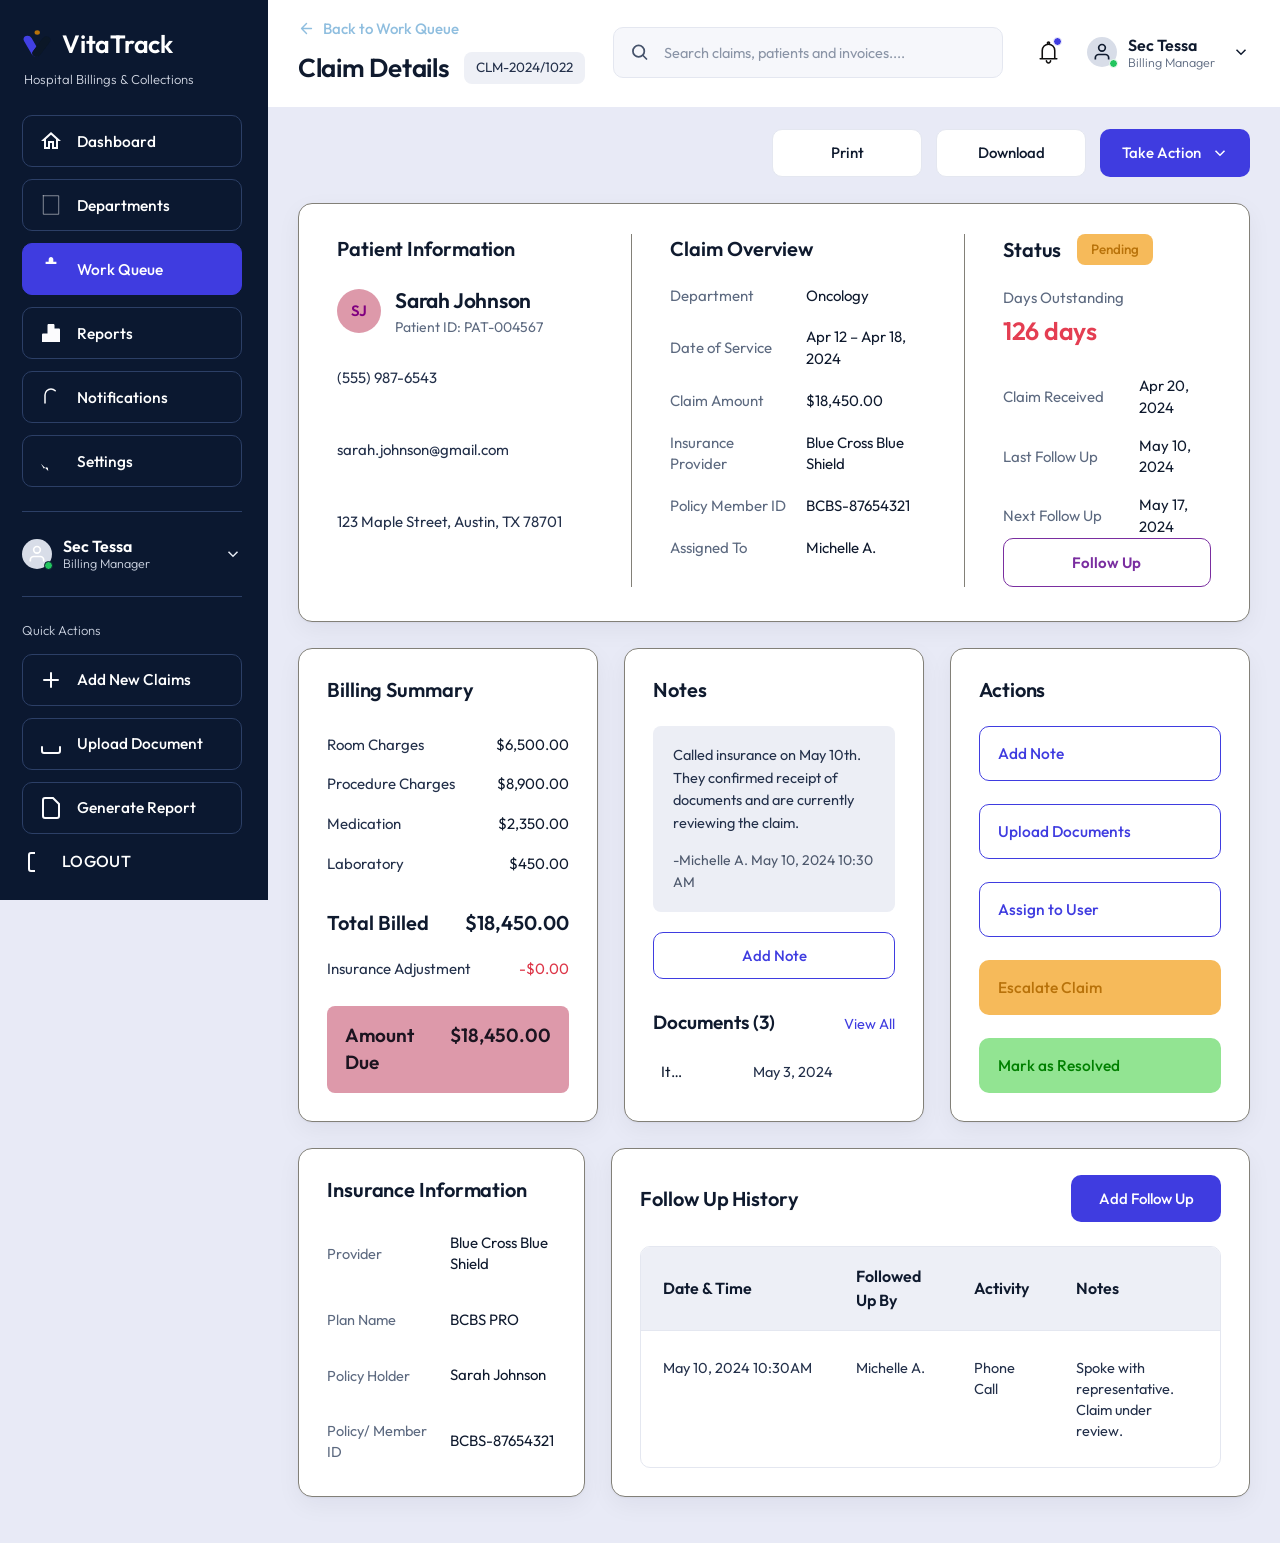
==== commit d3b808ea: "Update fmt.Println message from 'Hello' to 'Goodbye'" ====
--- a/claimdetails.html
+++ b/claimdetails.html
@@ -8,7 +8,7 @@
   <link rel="preconnect" href="https://fonts.googleapis.com" />
   <link rel="preconnect" href="https://fonts.gstatic.com" crossorigin />
   <link href="https://fonts.googleapis.com/css2?family=Outfit:wght@300;400;500;600;700&display=swap" rel="stylesheet" />
-  <link rel="stylesheet" href="claimdetails.css?v=20" />
+  <link rel="stylesheet" href="claimdetails.css?v=21" />
 </head>
 
 <body>
@@ -39,7 +39,6 @@
                 transform="matrix(0.905947 0.423391 -0.596738 0.802436 30.3896 7.07904)" fill="#0B1727" />
               <ellipse cx="20.329" cy="3.01558" rx="3.51841" ry="3.01558" fill="#B8720A" />
             </svg>
-
           </span>
           <div class="brand__text">
             <h1 class="brand__name">VitaTrack</h1>
@@ -53,7 +52,6 @@
               <path d="M12 5.69L17 10.19V18H15V12H9V18H7V10.19L12 5.69ZM12 3L2 12H5V20H11V14H13V20H19V12H22"
                 fill="#FBFBFD" />
             </svg>
-
             <span>Dashboard</span>
           </a>
 
@@ -61,51 +59,43 @@
             <svg width="24" height="24" viewBox="0 0 24 24" fill="none" xmlns="http://www.w3.org/2000/svg">
               <path d="M4.28516 2.75H19.7152V21.25H4.28516V2.75Z" stroke="#FBFBFD" stroke-width="0.5"
                 stroke-linecap="round" stroke-linejoin="round" />
+            </svg>
+            <span>Departments</span>
+          </a>
+
+          <a class="nav__item nav__item--active" href="#" aria-current="page">
+            <svg width="24" height="24" viewBox="0 0 24 24" fill="none" xmlns="http://www.w3.org/2000/svg">
               <path
-                d="M8.14266 12H4.28516L4.28566 15.854H8.14266M8.14266 12V15.854M8.14266 12H12.0002M8.14266 12V8.146M8.14266 12H4.28566L4.28516 8.146H8.14266M8.14266 15.854H12.0002M12.0002 12V15.854M12.0002 12H15.8577M12.0002 12V8.146M12.0002 15.854H15.8577M15.8577 12V15.854M15.8577 12H19.7147M15.8577 12V8.146M15.8577 15.854H19.7147V12M19.7147 12V8.146M8.14266 8.146H12.0002M8.14266 8.146V4.2915M8.14266 8.146H4.28566L4.28516 4.2915H8.14266M12.0002 8.146H15.8577M12.0002 8.146V4.2915M15.8577 8.146H19.7147M15.8577 8.146V4.2915M19.7147 8.146V4.2915H15.8577M8.14266 4.2915H12.0002M12.0002 4.2915H15.8577M5.82866 17.396H8.91416V21.25H5.82866V17.396ZM15.0862 17.396H18.1717V21.25H15.0862V17.396ZM10.4572 17.396H13.5432V21.25H10.4572V17.396Z"
+                d="M12 0C10.6966 0 9.69289 1.08744 9.69289 2.3877C9.69289 3.64008 9.68411 4.73584 9.68411 4.73584H7.36671C7.32309 4.73584 7.28089 4.74066 7.23927 4.74756H6.59473V6.99902H17.4053V4.74756H16.7607C16.7191 4.74066 16.6769 4.73584 16.6333 4.73584H14.3159C14.3159 4.73584 14.3423 3.74392 14.3423 2.39502C14.3423 1.14262 13.3034 0 12 0Z"
+                fill="#FBFBFD" />
+            </svg>
+            <span>Work Queue</span>
+          </a>
+
+          <a class="nav__item" href="#">
+            <svg width="24" height="24" viewBox="0 0 24 24" fill="none" xmlns="http://www.w3.org/2000/svg">
+              <path
+                d="M19.75 7.5H15.5V4.25C15.5 3.56 14.94 3 14.25 3H9.75C9.06 3 8.5 3.56 8.5 4.25V12.5H4.25C3.56 12.5 3 13.06 3 13.75V21H21V8.75C21 8.06 20.44 7.5 19.75 7.5Z"
+                fill="#FBFBFD" />
+            </svg>
+            <span>Reports</span>
+          </a>
+
+          <a class="nav__item" href="#">
+            <svg width="24" height="24" viewBox="0 0 24 24" fill="none" xmlns="http://www.w3.org/2000/svg">
+              <path
+                d="M12 4C10.4087 4 8.88258 4.63214 7.75736 5.75736C6.63214 6.88258 6 8.4087 6 10V18M12 4C13.5913 4 15.1174 4.63214 16.2426 5.75736"
                 stroke="#FBFBFD" stroke-width="1.5" stroke-linecap="round" stroke-linejoin="round" />
             </svg>
-
-            <span>Departments</span>
-          </a>
-
-          <a class="nav__item nav__item--active" href="#" aria-current="page">
+            <span>Notifications</span>
+          </a>
+
+          <a class="nav__item" href="#">
             <svg width="24" height="24" viewBox="0 0 24 24" fill="none" xmlns="http://www.w3.org/2000/svg">
               <path
-                d="M12 0C10.6966 0 9.69289 1.08744 9.69289 2.3877C9.69289 3.64008 9.68411 4.73584 9.68411 4.73584H7.36671C7.32309 4.73584 7.28089 4.74066 7.23927 4.74756H6.59473V6.99902H17.4053V4.74756H16.7607C16.7191 4.74066 16.6769 4.73584 16.6333 4.73584H14.3159C14.3159 4.73584 14.3423 3.74392 14.3423 2.39502C14.3423 1.14262 13.3034 0 12 0ZM3.50391 2.2837V24H20.4961V2.2837H15.1128V3.85694H18.9404V22.4238H5.06105V3.85694H8.88721V2.2837H3.50391ZM12 2.31298C12.427 2.31298 12.772 2.65658 12.772 3.08202C12.772 3.50824 12.427 3.85252 12 3.85252C11.573 3.85252 11.228 3.50822 11.228 3.08202C11.228 2.6566 11.573 2.31298 12 2.31298ZM6.59473 8.5254V9.2959H7.36671V8.5254H6.59473ZM8.91211 8.54004V9.31054H17.4053V8.54004H8.91211ZM6.59473 11.4316V12.2021H7.36671V11.4316H6.59473ZM8.91211 11.4463V12.2183H17.4053V11.4463H8.91211ZM6.59473 14.3379V15.1084H7.36671V14.3379H6.59473ZM8.91211 14.354V15.1245H17.4053V14.354H8.91211ZM6.59473 17.2456V18.0161H7.36671V17.2456H6.59473ZM8.91211 17.2617V18.0322H17.4053V17.2617H8.91211ZM6.59473 20.1519V20.9224H7.36671V20.1519H6.59473ZM8.91211 20.168V20.9385H17.4053V20.168H8.91211Z"
+                d="M9.2502 22L8.8502 18.8C8.63353 18.7167 8.42953 18.6167 8.2382 18.5C8.04686 18.3833 7.8592 18.2583 7.6752 18.125L4.7002 19.375L1.9502 14.625"
                 fill="#FBFBFD" />
             </svg>
-
-            <span>Work Queue</span>
-          </a>
-
-          <a class="nav__item" href="#">
-            <svg width="24" height="24" viewBox="0 0 24 24" fill="none" xmlns="http://www.w3.org/2000/svg">
-              <path
-                d="M19.75 7.5H15.5V4.25C15.5 3.56 14.94 3 14.25 3H9.75C9.06 3 8.5 3.56 8.5 4.25V12.5H4.25C3.56 12.5 3 13.06 3 13.75V21H21V8.75C21 8.06 20.44 7.5 19.75 7.5ZM8.5 19.5H4.5V14H8.5V19.5ZM14 19.5H10V4.5H14V19.5ZM19.5 19.5H15.5V9H19.5V19.5Z"
-                fill="#FBFBFD" />
-            </svg>
-
-            <span>Reports</span>
-          </a>
-
-          <a class="nav__item" href="#">
-            <svg width="24" height="24" viewBox="0 0 24 24" fill="none" xmlns="http://www.w3.org/2000/svg">
-              <path
-                d="M12 4C10.4087 4 8.88258 4.63214 7.75736 5.75736C6.63214 6.88258 6 8.4087 6 10V18M12 4C13.5913 4 15.1174 4.63214 16.2426 5.75736C17.3679 6.88258 18 8.4087 18 10V18M12 4C12.2652 4 12.5196 3.89464 12.7071 3.70711C12.8946 3.51957 13 3.26522 13 3C13 2.73478 12.8946 2.48043 12.7071 2.29289C12.5196 2.10536 12.2652 2 12 2C11.7348 2 11.4804 2.10536 11.2929 2.29289C11.1054 2.48043 11 2.73478 11 3C11 3.26522 11.1054 3.51957 11.2929 3.70711C11.4804 3.89464 11.7348 4 12 4ZM20 18H4M14 20C14 20.5304 13.7893 21.0391 13.4142 21.4142C13.0391 21.7893 12.5304 22 12 22C11.4696 22 10.9609 21.7893 10.5858 21.4142C10.2107 21.0391 10 20.5304 10 20"
-                stroke="#FBFBFD" stroke-width="1.5" stroke-linecap="round" stroke-linejoin="round" />
-            </svg>
-
-            <span>Notifications</span>
-          </a>
-
-          <a class="nav__item" href="#">
-            <svg width="24" height="24" viewBox="0 0 24 24" fill="none" xmlns="http://www.w3.org/2000/svg">
-              <path
-                d="M9.2502 22L8.8502 18.8C8.63353 18.7167 8.42953 18.6167 8.2382 18.5C8.04686 18.3833 7.8592 18.2583 7.6752 18.125L4.7002 19.375L1.9502 14.625L4.5252 12.675C4.50853 12.5583 4.5002 12.446 4.5002 12.338V11.663C4.5002 11.5543 4.50853 11.4417 4.5252 11.325L1.9502 9.375L4.7002 4.625L7.6752 5.875C7.85853 5.74167 8.0502 5.61667 8.2502 5.5C8.4502 5.38333 8.6502 5.28333 8.8502 5.2L9.2502 2H14.7502L15.1502 5.2C15.3669 5.28333 15.5712 5.38333 15.7632 5.5C15.9552 5.61667 16.1425 5.74167 16.3252 5.875L19.3002 4.625L22.0502 9.375L19.4752 11.325C19.4919 11.4417 19.5002 11.5543 19.5002 11.663V12.337C19.5002 12.4457 19.4835 12.5583 19.4502 12.675L22.0252 14.625L19.2752 19.375L16.3252 18.125C16.1419 18.2583 15.9502 18.3833 15.7502 18.5C15.5502 18.6167 15.3502 18.7167 15.1502 18.8L14.7502 22H9.2502ZM11.0002 20H12.9752L13.3252 17.35C13.8419 17.2167 14.3212 17.021 14.7632 16.763C15.2052 16.505 15.6092 16.1923 15.9752 15.825L18.4502 16.85L19.4252 15.15L17.2752 13.525C17.3585 13.2917 17.4169 13.046 17.4502 12.788C17.4835 12.53 17.5002 12.2673 17.5002 12C17.5002 11.7327 17.4835 11.4703 17.4502 11.213C17.4169 10.9557 17.3585 10.7097 17.2752 10.475L19.4252 8.85L18.4502 7.15L15.9752 8.2C15.6085 7.81667 15.2045 7.496 14.7632 7.238C14.3219 6.98 13.8425 6.784 13.3252 6.65L13.0002 4H11.0252L10.6752 6.65C10.1585 6.78333 9.67953 6.97933 9.2382 7.238C8.79686 7.49667 8.39253 7.809 8.0252 8.175L5.5502 7.15L4.5752 8.85L6.72519 10.45C6.64186 10.7 6.58353 10.95 6.5502 11.2C6.51686 11.45 6.5002 11.7167 6.5002 12C6.5002 12.2667 6.51686 12.525 6.5502 12.775C6.58353 13.025 6.64186 13.275 6.72519 13.525L4.5752 15.15L5.5502 16.85L8.0252 15.8C8.39186 16.1833 8.7962 16.5043 9.2382 16.763C9.6802 17.0217 10.1592 17.2173 10.6752 17.35L11.0002 20ZM12.0502 15.5C13.0169 15.5 13.8419 15.1583 14.5252 14.475C15.2085 13.7917 15.5502 12.9667 15.5502 12C15.5502 11.0333 15.2085 10.2083 14.5252 9.525C13.8419 8.84167 13.0169 8.5 12.0502 8.5C11.0669 8.5 10.2375 8.84167 9.5622 9.525C8.88686 10.2083 8.54953 11.0333 8.5502 12C8.55086 12.9667 8.88853 13.7917 9.5632 14.475C10.2379 15.1583 11.0669 15.5 12.0502 15.5Z"
-                fill="#FBFBFD" />
-            </svg>
-
             <span>Settings</span>
           </a>
         </nav>
@@ -113,32 +103,17 @@
         <hr class="rule" />
 
         <button class="side-user" type="button">
-          <svg width="24" height="24" viewBox="0 0 24 24" fill="none" xmlns="http://www.w3.org/2000/svg">
-            <path opacity="0.16"
-              d="M15 15H9.00002C8.13863 14.9998 7.30018 15.2776 6.60939 15.7922C5.9186 16.3068 5.41237 17.0306 5.16602 17.856C6.01003 18.8431 7.0581 19.6353 8.23794 20.1781C9.41778 20.7209 10.7013 21.0013 12 21C13.2987 21.0013 14.5823 20.7209 15.7621 20.1781C16.9419 19.6353 17.99 18.8431 18.834 17.856C18.5877 17.0306 18.0814 16.3068 17.3906 15.7922C16.6999 15.2776 15.8614 14.9998 15 15Z"
-              fill="black" />
-            <path
-              d="M21 12C21.0028 13.7868 20.4714 15.5336 19.474 17.016C18.6514 18.243 17.5391 19.2484 16.2356 19.9433C14.932 20.6382 13.4772 21.0011 12 21C10.5228 21.0011 9.06804 20.6382 7.76444 19.9433C6.46085 19.2484 5.34858 18.243 4.526 17.016C3.74273 15.8484 3.2439 14.5136 3.06951 13.1184C2.89511 11.7233 3.05 10.3068 3.52175 8.98229C3.9935 7.65782 4.769 6.4623 5.78607 5.49156C6.80314 4.52082 8.0335 3.80187 9.37851 3.39234C10.7235 2.98281 12.1458 2.8941 13.5312 3.13331C14.9167 3.37252 16.2269 3.933 17.3567 4.76982C18.4865 5.60664 19.4046 6.69653 20.0373 7.95211C20.67 9.20768 20.9997 10.594 21 12Z"
-              fill="#FBFBFD" stroke="#FBFBFD" stroke-width="2" />
-            <path
-              d="M12.9998 9C12.9998 9.26522 12.8944 9.51957 12.7069 9.70711C12.5193 9.89464 12.265 10 11.9998 10V12C12.7954 12 13.5585 11.6839 14.1211 11.1213C14.6837 10.5587 14.9998 9.79565 14.9998 9H12.9998ZM11.9998 10C11.7345 10 11.4802 9.89464 11.2927 9.70711C11.1051 9.51957 10.9998 9.26522 10.9998 9H8.99976C8.99976 9.79565 9.31583 10.5587 9.87844 11.1213C10.441 11.6839 11.2041 12 11.9998 12V10ZM10.9998 9C10.9998 8.73478 11.1051 8.48043 11.2927 8.29289C11.4802 8.10536 11.7345 8 11.9998 8V6C11.2041 6 10.441 6.31607 9.87844 6.87868C9.31583 7.44129 8.99976 8.20435 8.99976 9H10.9998ZM11.9998 8C12.265 8 12.5193 8.10536 12.7069 8.29289C12.8944 8.48043 12.9998 8.73478 12.9998 9H14.9998C14.9998 8.20435 14.6837 7.44129 14.1211 6.87868C13.5585 6.31607 12.7954 6 11.9998 6V8ZM5.16576 17.856L4.20676 17.571L4.05176 18.094L4.40676 18.507L5.16576 17.856ZM18.8338 17.856L19.5938 18.507L19.9478 18.094L19.7928 17.571L18.8338 17.856ZM8.99976 16H14.9998V14H8.99976V16ZM8.99976 14C7.92281 13.9997 6.87454 14.3471 6.01093 14.9905C5.14733 15.6339 4.51455 16.539 4.20676 17.571L6.12376 18.141C6.30873 17.5221 6.68855 16.9793 7.20673 16.5936C7.72491 16.2078 8.35376 15.9997 8.99976 16V14ZM11.9998 20C10.8452 20.0013 9.7042 19.7521 8.65537 19.2695C7.60654 18.787 6.6749 18.0826 5.92476 17.205L4.40676 18.507C5.34464 19.6035 6.50914 20.4836 7.81999 21.0866C9.13084 21.6897 10.5569 22.0013 11.9998 22V20ZM14.9998 16C16.3568 16 17.5058 16.902 17.8758 18.142L19.7928 17.571C19.485 16.5391 18.8514 15.6342 17.988 14.9908C17.1246 14.3474 16.0765 13.9999 14.9998 14V16ZM18.0748 17.205C17.3246 18.0826 16.393 18.787 15.3441 19.2695C14.2953 19.7521 13.1543 20.0013 11.9998 20V22C13.4427 22.0013 14.8687 21.6897 16.1795 21.0866C17.4904 20.4836 18.6559 19.6035 19.5938 18.507L18.0748 17.205Z"
-              fill="#748071" />
-            <path
-              d="M20 13.5C21.8793 13.5 23.5 15.2339 23.5 17.5C23.5 19.7661 21.8793 21.5 20 21.5C18.1207 21.5 16.5 19.7661 16.5 17.5C16.5 15.2339 18.1207 13.5 20 13.5Z"
-              fill="#21AF72" stroke="#0B1727" />
-          </svg>
-
+          <span class="avatar avatar--dot" aria-hidden="true">
+            <svg width="24" height="24" viewBox="0 0 24 24" fill="none" xmlns="http://www.w3.org/2000/svg">
+              <path d="M20 21v-2a4 4 0 0 0-4-4H8a4 4 0 0 0-4 4v2" stroke="currentColor" stroke-width="2"/>
+              <circle cx="12" cy="7" r="4" stroke="currentColor" stroke-width="2"/>
+            </svg>
           </span>
           <span class="side-user__text">
             <strong>Sec Tessa</strong>
             <small>Billing Manager</small>
           </span>
-          <svg width="25" height="13" viewBox="0 0 25 13" fill="none" xmlns="http://www.w3.org/2000/svg">
-            <path fill-rule="evenodd" clip-rule="evenodd"
-              d="M11.4864 10.4044L5.71945 4.85952L7.10543 3.41805L12.1516 8.26997L17.0035 3.2238L18.445 4.60979L12.9001 10.3767C12.7163 10.5678 12.4641 10.6781 12.199 10.6833C11.9339 10.6885 11.6775 10.5882 11.4864 10.4044Z"
-              fill="#F8FAFC" />
-          </svg>
-
+          <svg class="chev" viewBox="0 0 24 24" fill="none" stroke="currentColor" stroke-width="2"><polyline points="6 9 12 15 18 9"/></svg>
         </button>
 
         <hr class="rule" />
@@ -148,42 +123,28 @@
         <div class="quick">
           <button class="nav__item nav__item--btn" type="button">
             <svg width="24" height="24" viewBox="0 0 24 24" fill="none" xmlns="http://www.w3.org/2000/svg">
-              <path
-                d="M7.00684 12C7.00684 11.8011 7.08585 11.6103 7.22651 11.4697C7.36716 11.329 7.55792 11.25 7.75684 11.25H11.2498V7.757C11.2498 7.55809 11.3289 7.36733 11.4695 7.22667C11.6102 7.08602 11.8009 7.007 11.9998 7.007C12.1987 7.007 12.3895 7.08602 12.5302 7.22667C12.6708 7.36733 12.7498 7.55809 12.7498 7.757V11.25H16.2428C16.4417 11.25 16.6325 11.329 16.7732 11.4697C16.9138 11.6103 16.9928 11.8011 16.9928 12C16.9928 12.1989 16.9138 12.3897 16.7732 12.5303C16.6325 12.671 16.4417 12.75 16.2428 12.75H12.7498V16.243C12.7498 16.4419 12.6708 16.6327 12.5302 16.7733C12.3895 16.914 12.1987 16.993 11.9998 16.993C11.8009 16.993 11.6102 16.914 11.4695 16.7733C11.3289 16.6327 11.2498 16.4419 11.2498 16.243V12.75H7.75684C7.55792 12.75 7.36716 12.671 7.22651 12.5303C7.08585 12.3897 7.00684 12.1989 7.00684 12Z"
-                fill="#FBFBFD" />
-              <path fill-rule="evenodd" clip-rule="evenodd"
-                d="M7.31667 3.769C10.4291 3.42394 13.5702 3.42394 16.6827 3.769C18.5097 3.973 19.9847 5.412 20.1987 7.249C20.5687 10.406 20.5687 13.595 20.1987 16.752C19.9837 18.589 18.5087 20.027 16.6827 20.232C13.5702 20.5771 10.4291 20.5771 7.31667 20.232C5.48967 20.027 4.01467 18.589 3.80067 16.752C3.43233 13.595 3.43233 10.406 3.80067 7.249C4.01467 5.412 5.49067 3.973 7.31667 3.769ZM16.5167 5.259C13.5145 4.92623 10.4848 4.92623 7.48267 5.259C6.92691 5.32066 6.40817 5.56788 6.01025 5.96072C5.61233 6.35356 5.35846 6.86908 5.28967 7.424C4.934 10.465 4.934 13.537 5.28967 16.578C5.35867 17.1327 5.61263 17.648 6.01053 18.0407C6.40844 18.4333 6.92706 18.6804 7.48267 18.742C10.4597 19.074 13.5397 19.074 16.5167 18.742C17.0721 18.6802 17.5905 18.433 17.9882 18.0404C18.3859 17.6478 18.6397 17.1326 18.7087 16.578C19.0643 13.537 19.0643 10.465 18.7087 7.424C18.6395 6.86959 18.3856 6.35465 17.9879 5.96222C17.5902 5.5698 17.0719 5.32278 16.5167 5.261"
-                fill="#FBFBFD" />
-            </svg>
-
+              <path d="M12 5v14M5 12h14" stroke="#FBFBFD" stroke-width="2" stroke-linecap="round"/>
+            </svg>
             <span>Add New Claims</span>
           </button>
           <button class="nav__item nav__item--btn" type="button">
             <svg width="24" height="24" viewBox="0 0 24 24" fill="none" xmlns="http://www.w3.org/2000/svg">
-              <path
-                d="M6.5 20C4.98333 20 3.68767 19.475 2.613 18.425C1.53833 17.375 1.00067 16.0917 1 14.575C1 13.275 1.39167 12.1167 2.175 11.1C2.95833 10.0833 3.98333 9.43333 5.25 9.15C5.66667 7.61667 6.5 6.375 7.75 5.425C9 4.475 10.4167 4 12 4C13.95 4 15.6043 4.67933 16.963 6.038C18.3217 7.39667 19.0007 9.05067 19 11C20.15 11.1333 21.1043 11.6293 21.863 12.488C22.6217 13.3467 23.0007 14.3507 23 15.5C23 16.75 22.5627 17.8127 21.688 18.688C20.8133 19.5633 19.7507 20.0007 18.5 20H13C12.45 20 11.9793 19.8043 11.588 19.413C11.1967 19.0217 11.0007 18.5507 11 18V12.85L9.4 14.4L8 13L12 9L16 13L14.6 14.4L13 12.85V18H18.5C19.2 18 19.7917 17.7583 20.275 17.275C20.7583 16.7917 21 16.2 21 15.5C21 14.8 20.7583 14.2083 20.275 13.725C19.7917 13.2417 19.2 13 18.5 13H17V11C17 9.61667 16.5123 8.43733 15.537 7.462C14.5617 6.48667 13.3827 5.99933 12 6C10.6173 6.00067 9.43833 6.48833 8.463 7.463C7.48767 8.43767 7 9.61667 7 11H6.5C5.53333 11 4.70833 11.3417 4.025 12.025C3.34167 12.7083 3 13.5333 3 14.5C3 15.4667 3.34167 16.2917 4.025 16.975C4.70833 17.6583 5.53333 18 6.5 18H9V20H6.5Z"
-                fill="#FBFBFD" />
-            </svg>
-
+              <path d="M21 15v4a2 2 0 0 1-2 2H5a2 2 0 0 1-2-2v-4" stroke="#FBFBFD" stroke-width="2" stroke-linecap="round"/>
+            </svg>
             <span>Upload Document</span>
           </button>
           <button class="nav__item nav__item--btn" type="button">
             <svg width="24" height="24" viewBox="0 0 24 24" fill="none" xmlns="http://www.w3.org/2000/svg">
-              <path
-                d="M19.75 7.5H15.5V4.25C15.5 3.56 14.94 3 14.25 3H9.75C9.06 3 8.5 3.56 8.5 4.25V12.5H4.25C3.56 12.5 3 13.06 3 13.75V21H21V8.75C21 8.06 20.44 7.5 19.75 7.5ZM8.5 19.5H4.5V14H8.5V19.5ZM14 19.5H10V4.5H14V19.5ZM19.5 19.5H15.5V9H19.5V19.5Z"
-                fill="#FBFBFD" />
-            </svg>
-
+              <path d="M14 2H6a2 2 0 0 0-2 2v16a2 2 0 0 0 2 2h12a2 2 0 0 0 2-2V8z" stroke="#FBFBFD" stroke-width="2"/>
+            </svg>
             <span>Generate Report</span>
           </button>
         </div>
 
         <button class="logout" type="button">
           <svg width="24" height="24" viewBox="0 0 24 24" fill="none" xmlns="http://www.w3.org/2000/svg">
-            <path d="M5 5H12V3H5C3.9 3 3 3.9 3 5V19C3 20.1 3.9 21 5 21H12V19H5V5ZM21 12L17 8V11H9V13H17V16L21 12Z"
-              fill="#FBFBFD" />
+            <path d="M9 21H5a2 2 0 0 1-2-2V5a2 2 0 0 1 2-2h4" stroke="#FBFBFD" stroke-width="2"/>
           </svg>
-
           <span>LOGOUT</span>
         </button>
 
@@ -194,21 +155,50 @@
     <div class="main">
 
       <header class="topbar">
-        <label class="burger" for="navToggle" aria-label="Toggle menu">
-          <svg viewBox="0 0 24 24" fill="none" stroke="currentColor" stroke-width="2" stroke-linecap="round">
-            <path d="M4 7h16M4 12h16M4 17h16" />
-          </svg>
-        </label>
+        <!-- Mobile Brand & Notification Bell Row (Centered Logo/Heading) -->
+        <div class="topbar-mobile-brand">
+          <span class="brand__mark">
+            <svg width="26" height="26" viewBox="0 0 26 26" fill="none" xmlns="http://www.w3.org/2000/svg">
+              <rect width="6.77593" height="20.738" rx="3.38796" transform="matrix(0.92973 -0.368242 0.474641 0.880179 0 6.57617)" fill="#4240E3"/>
+              <rect width="6.73923" height="20.8848" rx="3.36962" transform="matrix(0.892549 0.450951 -0.566743 0.823895 19.0205 4.79004)" fill="#0B1727"/>
+              <ellipse cx="12.7237" cy="2.04049" rx="2.20217" ry="2.04049" fill="#B8720A"/>
+            </svg>
+          </span>
+          <span class="brand__name">VitaTrack</span>
+
+          <!-- Notification bell moved here for mobile -->
+          <details class="menu mobile-bell-menu">
+            <summary class="bell" aria-label="Notifications">
+              <svg width="22" height="20" viewBox="0 0 22 20" fill="none" xmlns="http://www.w3.org/2000/svg">
+                <path d="M10.6319 3.22187C9.22205 3.22187 7.8699 3.73103 6.87296 4.63734C5.87602 5.54365 5.31594 6.77287 5.31594 8.05459V14.4982M10.6319 3.22187C12.0418 3.22187 13.394 3.73103 14.3909 4.63734C15.3879 5.54365 15.9479 6.77287 15.9479 8.05459V14.4982M10.6319 3.22187C10.8669 3.22187 11.0923 3.13701 11.2584 2.98596C11.4246 2.83491 11.5179 2.63003 11.5179 2.41642C11.5179 2.2028 11.4246 1.99793 11.2584 1.84687C11.0923 1.69582 10.8669 1.61096 10.6319 1.61096C10.397 1.61096 10.1716 1.69582 10.0054 1.84687C9.83928 1.99793 9.74594 2.2028 9.74594 2.41642C9.74594 2.63003 9.83928 2.83491 10.0054 2.98596C10.1716 3.13701 10.397 3.22187 10.6319 3.22187ZM17.7199 14.4982H3.54395M12.4039 16.1091C12.4039 16.5364 12.2172 16.9461 11.8849 17.2482C11.5526 17.5503 11.1019 17.72 10.6319 17.72C10.162 17.72 9.71126 17.5503 9.37894 17.2482C9.04663 16.9461 8.85994 16.5364 8.85994 16.1091" stroke="#0F0E0E" stroke-width="0.966544" stroke-linecap="round" stroke-linejoin="round"/>
+              </svg>
+              <span class="bell__dot"></span>
+            </summary>
+            <div class="menu__panel menu__panel--wide">
+              <p class="menu__head">Notifications</p>
+              <a class="menu__item menu__item--stack" href="#">
+                <strong>Claim overdue</strong>
+                <small>CLM-2024/1022 has passed 120 days.</small>
+              </a>
+              <div class="menu__sep"></div>
+              <a class="menu__item" href="#">Mark all as read</a>
+            </div>
+          </details>
+        </div>
 
         <div class="topbar__left">
           <a class="back" href="#">
-            <svg width="24" height="43" viewBox="0 0 24 43" fill="none" xmlns="http://www.w3.org/2000/svg">
-<path fill-rule="evenodd" clip-rule="evenodd" d="M3.75404 17.5623L14.8114 6.66256L17.5358 9.4264L7.8604 18.9639L17.3979 28.6393L14.634 31.3637L3.73434 20.3064C3.37313 19.9399 3.17229 19.4449 3.17598 18.9302C3.17968 18.4156 3.3876 17.9236 3.75404 17.5623Z" fill="#0F0E0E"/>
-</svg>
-
+            <svg width="24" height="24" viewBox="0 0 24 24" fill="none" xmlns="http://www.w3.org/2000/svg">
+              <path d="M19 12H5M12 19l-7-7 7-7" stroke="currentColor" stroke-width="2" stroke-linecap="round" stroke-linejoin="round"/>
+            </svg>
             <span>Back to Work Queue</span>
           </a>
           <div class="topbar__title">
+            <label class="burger" for="navToggle" aria-label="Toggle menu">
+              <svg viewBox="0 0 24 24" fill="none" stroke="currentColor" stroke-width="2" stroke-linecap="round">
+                <path d="M4 7h16M4 12h16M4 17h16" />
+              </svg>
+            </label>
             <h2>Claim Details</h2>
             <span class="chip">CLM-2024/1022</span>
           </div>
@@ -224,6 +214,7 @@
             aria-label="Search claims, patients and invoices" />
         </div>
 
+        <!-- Desktop Topbar Right (Includes Notification Bell & Profile Menu) -->
         <div class="topbar__right">
           <details class="menu">
             <summary class="bell" aria-label="Notifications">
@@ -232,7 +223,6 @@
                   d="M12 4C10.4087 4 8.88258 4.63214 7.75736 5.75736C6.63214 6.88258 6 8.4087 6 10V18M12 4C13.5913 4 15.1174 4.63214 16.2426 5.75736C17.3679 6.88258 18 8.4087 18 10V18M12 4C12.2652 4 12.5196 3.89464 12.7071 3.70711C12.8946 3.51957 13 3.26522 13 3C13 2.73478 12.8946 2.48043 12.7071 2.29289C12.5196 2.10536 12.2652 2 12 2C11.7348 2 11.4804 2.10536 11.2929 2.29289C11.1054 2.48043 11 2.73478 11 3C11 3.26522 11.1054 3.51957 11.2929 3.70711C11.4804 3.89464 11.7348 4 12 4ZM20 18H4M14 20C14 20.5304 13.7893 21.0391 13.4142 21.4142C13.0391 21.7893 12.5304 22 12 22C11.4696 22 10.9609 21.7893 10.5858 21.4142C10.2107 21.0391 10 20.5304 10 20"
                   stroke="#0F0E0E" stroke-width="1.5" stroke-linecap="round" stroke-linejoin="round" />
               </svg>
-
               <span class="bell__dot"></span>
             </summary>
             <div class="menu__panel menu__panel--wide">
@@ -241,51 +231,30 @@
                 <strong>Claim overdue</strong>
                 <small>CLM-2024/1022 has passed 120 days.</small>
               </a>
-              <a class="menu__item menu__item--stack" href="#">
-                <strong>Insurer update</strong>
-                <small>Blue Cross Blue Shield is reviewing the claim.</small>
-              </a>
-              <a class="menu__item menu__item--stack" href="#">
-                <strong>Follow up due</strong>
-                <small>Next follow up scheduled for May 17, 2024.</small>
-              </a>
               <div class="menu__sep"></div>
               <a class="menu__item" href="#">Mark all as read</a>
             </div>
           </details>
 
-          <details class="menu">
+          <!-- Profile menu dropdown hidden on mobile screens per your requirement -->
+          <details class="menu desktop-profile-menu">
             <summary class="account">
-              <svg width="24" height="24" viewBox="0 0 24 24" fill="none" xmlns="http://www.w3.org/2000/svg">
-                <path opacity="0.16"
-                  d="M15 15H9.00002C8.13863 14.9998 7.30018 15.2776 6.60939 15.7922C5.9186 16.3068 5.41237 17.0306 5.16602 17.856C6.01003 18.8431 7.0581 19.6353 8.23794 20.1781C9.41778 20.7209 10.7013 21.0013 12 21C13.2987 21.0013 14.5823 20.7209 15.7621 20.1781C16.9419 19.6353 17.99 18.8431 18.834 17.856C18.5877 17.0306 18.0814 16.3068 17.3906 15.7922C16.6999 15.2776 15.8614 14.9998 15 15Z"
-                  fill="black" />
-                <path
-                  d="M21 12C21.0028 13.7867 20.4714 15.5335 19.474 17.016C18.6514 18.243 17.5391 19.2484 16.2356 19.9433C14.932 20.6382 13.4772 21.0011 12 21C10.5228 21.0011 9.06804 20.6382 7.76444 19.9433C6.46085 19.2484 5.34858 18.243 4.526 17.016C3.74273 15.8484 3.2439 14.5135 3.06951 13.1184C2.89511 11.7233 3.05 10.3067 3.52175 8.98227C3.9935 7.6578 4.769 6.46228 5.78607 5.49154C6.80314 4.52081 8.0335 3.80186 9.37851 3.39233C10.7235 2.9828 12.1458 2.89408 13.5312 3.13329C14.9167 3.3725 16.2269 3.93299 17.3567 4.76981C18.4865 5.60663 19.4046 6.69651 20.0373 7.95209C20.67 9.20767 20.9997 10.594 21 12Z"
-                  fill="#1E293B" stroke="#1E293B" stroke-width="2" />
-                <path
-                  d="M12.9998 9C12.9998 9.26522 12.8944 9.51957 12.7069 9.70711C12.5193 9.89464 12.265 10 11.9998 10V12C12.7954 12 13.5585 11.6839 14.1211 11.1213C14.6837 10.5587 14.9998 9.79565 14.9998 9H12.9998ZM11.9998 10C11.7345 10 11.4802 9.89464 11.2927 9.70711C11.1051 9.51957 10.9998 9.26522 10.9998 9H8.99976C8.99976 9.79565 9.31583 10.5587 9.87844 11.1213C10.441 11.6839 11.2041 12 11.9998 12V10ZM10.9998 9C10.9998 8.73478 11.1051 8.48043 11.2927 8.29289C11.4802 8.10536 11.7345 8 11.9998 8V6C11.2041 6 10.441 6.31607 9.87844 6.87868C9.31583 7.44129 8.99976 8.20435 8.99976 9H10.9998ZM11.9998 8C12.265 8 12.5193 8.10536 12.7069 8.29289C12.8944 8.48043 12.9998 8.73478 12.9998 9H14.9998C14.9998 8.20435 14.6837 7.44129 14.1211 6.87868C13.5585 6.31607 12.7954 6 11.9998 6V8ZM5.16576 17.856L4.20676 17.571L4.05176 18.094L4.40676 18.507L5.16576 17.856ZM18.8338 17.856L19.5938 18.507L19.9478 18.094L19.7928 17.571L18.8338 17.856ZM8.99976 16H14.9998V14H8.99976V16ZM8.99976 14C7.92281 13.9997 6.87454 14.3471 6.01093 14.9905C5.14733 15.6339 4.51455 16.539 4.20676 17.571L6.12376 18.141C6.30873 17.5221 6.68855 16.9793 7.20673 16.5936C7.72491 16.2078 8.35376 15.9997 8.99976 16V14ZM11.9998 20C10.8452 20.0013 9.7042 19.7521 8.65537 19.2695C7.60654 18.787 6.6749 18.0826 5.92476 17.205L4.40676 18.507C5.34464 19.6035 6.50914 20.4836 7.81999 21.0866C9.13084 21.6897 10.5569 22.0013 11.9998 22V20ZM14.9998 16C16.3568 16 17.5058 16.902 17.8758 18.142L19.7928 17.571C19.485 16.5391 18.8514 15.6342 17.988 14.9908C17.1246 14.3474 16.0765 13.9999 14.9998 14V16ZM18.0748 17.205C17.3246 18.0826 16.393 18.787 15.3441 19.2695C14.2953 19.7521 13.1543 20.0013 11.9998 20V22C13.4427 22.0013 14.8687 21.6897 16.1795 21.0866C17.4904 20.4836 18.6559 19.6035 19.5938 18.507L18.0748 17.205Z"
-                  fill="#748071" />
-                <path
-                  d="M20 13.5C21.8793 13.5 23.5 15.2339 23.5 17.5C23.5 19.7661 21.8793 21.5 20 21.5C18.1207 21.5 16.5 19.7661 16.5 17.5C16.5 15.2339 18.1207 13.5 20 13.5Z"
-                  fill="#21AF72" stroke="#0B1727" />
-              </svg>
-
+              <span class="avatar avatar--dot" aria-hidden="true">
+                <svg width="20" height="20" viewBox="0 0 24 24" fill="none" xmlns="http://www.w3.org/2000/svg">
+                  <path d="M20 21v-2a4 4 0 0 0-4-4H8a4 4 0 0 0-4 4v2" stroke="currentColor" stroke-width="2"/>
+                  <circle cx="12" cy="7" r="4" stroke="currentColor" stroke-width="2"/>
+                </svg>
               </span>
               <span class="account__text">
                 <strong>Sec Tessa</strong>
                 <small>Billing Manager</small>
               </span>
-              <svg width="31" height="16" viewBox="0 0 31 16" fill="none" xmlns="http://www.w3.org/2000/svg">
-<path fill-rule="evenodd" clip-rule="evenodd" d="M14.3579 13.0055L7.14931 6.07438L8.88179 4.27254L15.1895 10.3374L21.2544 4.02974L23.0562 5.76222L16.1251 12.9708C15.8953 13.2097 15.5801 13.3476 15.2487 13.3541C14.9173 13.3606 14.5969 13.2352 14.3579 13.0055Z" fill="#1E293B"/>
-</svg>
-
+              <svg class="chev" viewBox="0 0 24 24" fill="none" stroke="currentColor" stroke-width="2"><polyline points="6 9 12 15 18 9"/></svg>
             </summary>
             <div class="menu__panel">
               <p class="menu__head">Sec Tessa · Billing Manager</p>
               <a class="menu__item" href="#">View profile</a>
               <a class="menu__item" href="#">Account settings</a>
-              <a class="menu__item" href="#">Notification preferences</a>
               <div class="menu__sep"></div>
               <a class="menu__item menu__item--danger" href="#">Log out</a>
             </div>
@@ -297,36 +266,17 @@
 
         <!-- toolbar -->
         <div class="toolbar">
-          <button class="btn btn--ghost" type="button">
-            <svg width="34" height="30" viewBox="0 0 34 30" fill="none" xmlns="http://www.w3.org/2000/svg">
-<path d="M25.5 21.5625H27.0938C27.7976 21.5606 28.472 21.3131 28.9697 20.874C29.4674 20.4348 29.7479 19.8398 29.75 19.2188V9.84375C29.7479 9.22272 29.4674 8.62765 28.9697 8.18852C28.472 7.74938 27.7976 7.50185 27.0938 7.5H6.90625C6.20242 7.50185 5.52801 7.74938 5.03032 8.18852C4.53263 8.62765 4.2521 9.22272 4.25 9.84375V19.2188C4.2521 19.8398 4.53263 20.4348 5.03032 20.874C5.52801 21.3131 6.20242 21.5606 6.90625 21.5625H8.5" stroke="#0F0E0E" stroke-linejoin="round"/>
-<path d="M23.885 14.0625H10.115C9.22306 14.0625 8.5 14.7005 8.5 15.4875V24.825C8.5 25.612 9.22306 26.25 10.115 26.25H23.885C24.7769 26.25 25.5 25.612 25.5 24.825V15.4875C25.5 14.7005 24.7769 14.0625 23.885 14.0625Z" stroke="#0F0E0E" stroke-linejoin="round"/>
-<path d="M25.5 7.5V6.09375C25.4979 5.47272 25.2174 4.87765 24.7197 4.43852C24.222 3.99938 23.5476 3.75185 22.8438 3.75H11.1562C10.4524 3.75185 9.77801 3.99938 9.28032 4.43852C8.78263 4.87765 8.5021 5.47272 8.5 6.09375V7.5" stroke="#0F0E0E" stroke-linejoin="round"/>
-<path d="M26.0312 12.1875C26.9115 12.1875 27.625 11.5579 27.625 10.7812C27.625 10.0046 26.9115 9.375 26.0312 9.375C25.151 9.375 24.4375 10.0046 24.4375 10.7812C24.4375 11.5579 25.151 12.1875 26.0312 12.1875Z" fill="#0F0E0E"/>
-</svg>
-
-            Print
-          </button>
-          <button class="btn btn--ghost" type="button">
-            <svg width="30" height="30" viewBox="0 0 30 30" fill="none" xmlns="http://www.w3.org/2000/svg">
-<path d="M14.5312 19.3913C14.3854 19.3388 14.25 19.25 14.125 19.125L9.625 14.625C9.375 14.375 9.255 14.0833 9.265 13.75C9.275 13.4167 9.395 13.125 9.625 12.875C9.875 12.625 10.1721 12.495 10.5163 12.485C10.8604 12.475 11.1571 12.5946 11.4062 12.8438L13.75 15.1875V6.25C13.75 5.89584 13.87 5.59917 14.11 5.36C14.35 5.12084 14.6467 5.00084 15 5C15.3533 4.99917 15.6504 5.11917 15.8913 5.36C16.1321 5.60084 16.2517 5.8975 16.25 6.25V15.1875L18.5938 12.8438C18.8438 12.5938 19.1408 12.4738 19.485 12.4838C19.8292 12.4938 20.1258 12.6242 20.375 12.875C20.6042 13.125 20.7242 13.4167 20.735 13.75C20.7458 14.0833 20.6258 14.375 20.375 14.625L15.875 19.125C15.75 19.25 15.6146 19.3388 15.4688 19.3913C15.3229 19.4438 15.1667 19.4696 15 19.4688C14.8333 19.4679 14.6771 19.4421 14.5312 19.3913ZM7.5 25C6.8125 25 6.22417 24.7554 5.735 24.2663C5.24583 23.7771 5.00083 23.1883 5 22.5V20C5 19.6458 5.12 19.3492 5.36 19.11C5.6 18.8708 5.89667 18.7508 6.25 18.75C6.60333 18.7492 6.90042 18.8692 7.14125 19.11C7.38208 19.3508 7.50167 19.6475 7.5 20V22.5H22.5V20C22.5 19.6458 22.62 19.3492 22.86 19.11C23.1 18.8708 23.3967 18.7508 23.75 18.75C24.1033 18.7492 24.4004 18.8692 24.6412 19.11C24.8821 19.3508 25.0017 19.6475 25 20V22.5C25 23.1875 24.7554 23.7763 24.2663 24.2663C23.7771 24.7563 23.1883 25.0008 22.5 25H7.5Z" fill="#0F0E0E"/>
-</svg>
-
-            Download
-          </button>
+          <button class="btn btn--ghost" type="button">Print</button>
+          <button class="btn btn--ghost" type="button">Download</button>
           <details class="menu">
             <summary class="btn btn--primary">
               Take Action
-              <svg width="31" height="16" viewBox="0 0 31 16" fill="none" xmlns="http://www.w3.org/2000/svg">
-<path fill-rule="evenodd" clip-rule="evenodd" d="M14.3579 13.0055L7.14931 6.07438L8.88179 4.27254L15.1895 10.3374L21.2544 4.02974L23.0562 5.76222L16.1251 12.9708C15.8953 13.2097 15.5801 13.3476 15.2487 13.3541C14.9173 13.3606 14.5969 13.2352 14.3579 13.0055Z" fill="#FBFBFD"/>
-</svg>
-
+              <svg class="chev" viewBox="0 0 24 24" fill="none" stroke="currentColor" stroke-width="2"><polyline points="6 9 12 15 18 9"/></svg>
             </summary>
             <div class="menu__panel menu__panel--right">
               <a class="menu__item" href="#">Add note</a>
               <a class="menu__item" href="#">Upload documents</a>
               <a class="menu__item" href="#">Assign to user</a>
-              <a class="menu__item" href="#">Log follow up</a>
               <div class="menu__sep"></div>
               <a class="menu__item" href="#">Escalate claim</a>
               <a class="menu__item" href="#">Mark as resolved</a>
@@ -334,11 +284,10 @@
           </details>
         </div>
 
-        <!-- unified top overview container with columns separated by vertical lines -->
+        <!-- row 1: unified top overview container -->
         <section class="card overview">
           <div class="overview__col">
             <h3 class="card__title">Patient Information</h3>
-
             <div class="patient">
               <span class="initials">SJ</span>
               <div>
@@ -346,87 +295,22 @@
                 <p class="patient__id">Patient ID: PAT-004567</p>
               </div>
             </div>
-
             <ul class="contact">
-              <li>
-                <svg width="24" height="24" viewBox="0 0 24 24" fill="none" xmlns="http://www.w3.org/2000/svg">
-                  <path
-                    d="M20 15.5C18.8 15.5 17.5 15.3 16.4 14.9H16.1C15.8 14.9 15.6 15 15.4 15.2L13.2 17.4C10.4 15.9 8 13.6 6.6 10.8L8.8 8.6C9.1 8.3 9.2 7.9 9 7.6C8.7 6.5 8.5 5.2 8.5 4C8.5 3.5 8 3 7.5 3H4C3.5 3 3 3.5 3 4C3 13.4 10.6 21 20 21C20.5 21 21 20.5 21 20V16.5C21 16 20.5 15.5 20 15.5ZM5 5H6.5C6.6 5.9 6.8 6.8 7 7.6L5.8 8.8C5.4 7.6 5.1 6.3 5 5ZM19 19C17.7 18.9 16.4 18.6 15.2 18.2L16.4 17C17.2 17.2 18.1 17.4 19 17.4V19Z"
-                    fill="#0F0E0E" />
-                </svg>
-
-                <a class="linkish" href="tel:+15559876543">(555) 987-6543</a>
-              </li>
-              <li>
-                <svg width="24" height="24" viewBox="0 0 24 24" fill="none" xmlns="http://www.w3.org/2000/svg">
-                  <path
-                    d="M4.616 19C4.15533 19 3.771 18.846 3.463 18.538C3.155 18.23 3.00067 17.8453 3 17.384V6.616C3 6.15533 3.15433 5.771 3.463 5.463C3.77167 5.155 4.15567 5.00067 4.615 5H19.385C19.845 5 20.229 5.15433 20.537 5.463C20.845 5.77167 20.9993 6.156 21 6.616V17.385C21 17.845 20.8457 18.2293 20.537 18.538C20.2283 18.8467 19.8443 19.0007 19.385 19H4.616ZM12 12.116L4 6.885V17.385C4 17.5643 4.05767 17.7117 4.173 17.827C4.28833 17.9423 4.436 18 4.616 18H19.385C19.5643 18 19.7117 17.9423 19.827 17.827C19.9423 17.7117 20 17.564 20 17.384V6.884L12 12.116ZM12 11L19.692 6H4.308L12 11ZM4 6.885V6V17.385C4 17.5643 4.05767 17.7117 4.173 17.827C4.28833 17.9423 4.436 18 4.616 18H4V6.885Z"
-                    fill="black" />
-                </svg>
-
-                <a class="linkish" href="mailto:sarah.johnson@gmail.com">sarah.johnson@gmail.com</a>
-              </li>
-              <li>
-                <svg width="24" height="24" viewBox="0 0 24 24" fill="none" xmlns="http://www.w3.org/2000/svg">
-                  <path
-                    d="M15.5415 15.7275C17.031 16.41 18 17.508 18 18.75C18 20.82 15.315 22.5 12 22.5C8.685 22.5 6 20.82 6 18.75C6 17.508 6.9675 16.41 8.457 15.7275L8.8575 16.2585C9.5385 17.148 10.1865 17.9985 10.7595 18.843C10.897 19.0453 11.082 19.2109 11.2982 19.3254C11.5144 19.4399 11.7554 19.4997 12 19.4997C12.2446 19.4997 12.4856 19.4399 12.7018 19.3254C12.918 19.2109 13.103 19.0453 13.2405 18.843C13.8507 17.9643 14.485 17.1025 15.1425 16.2585L15.5415 15.7275Z"
-                    fill="black" />
-                  <path
-                    d="M12 1.5C15.6 1.5 18 3.858 18 7.3935C18 10.4805 15.255 13.569 12.96 16.6575C12.6306 17.0982 12.3105 17.5458 12 18C11.373 17.076 10.665 16.152 9.9585 15.2265C7.9635 12.6165 6 10.005 6 7.395C6 3.858 8.4 1.5 12 1.5ZM12 4.446C11.205 4.446 10.4415 4.758 9.879 5.31C9.60154 5.58157 9.38093 5.90566 9.23001 6.26337C9.0791 6.62108 9.00091 7.00526 9 7.3935C9 8.1735 9.315 8.9235 9.879 9.4755C10.4415 10.029 11.205 10.3395 12 10.3395C12.795 10.3395 13.5585 10.029 14.121 9.4755C14.3986 9.20444 14.6192 8.88062 14.7698 8.52307C14.9203 8.16552 14.9979 7.78147 14.9979 7.3935C14.9979 7.00553 14.9203 6.62148 14.7698 6.26393C14.6192 5.90638 14.3986 5.58255 14.121 5.3115C13.5545 4.75656 12.793 4.44583 12 4.446Z"
-                    fill="black" />
-                </svg>
-
-                <a class="linkish"
-                  href="https://www.google.com/maps/search/?api=1&amp;query=123+Maple+Street+Austin+TX+78701"
-                  target="_blank" rel="noopener">123 Maple Street, Austin, TX 78701</a>
-              </li>
+              <li><a class="linkish" href="tel:+15559876543">(555) 987-6543</a></li>
+              <li><a class="linkish" href="mailto:sarah.johnson@gmail.com">sarah.johnson@gmail.com</a></li>
+              <li><a class="linkish" href="#">123 Maple Street, Austin, TX 78701</a></li>
             </ul>
           </div>
 
           <div class="overview__col">
             <h3 class="card__title">Claim Overview</h3>
             <dl class="pairs">
-              <div class="pair">
-                <dt>Department</dt>
-                <dd>Oncology</dd>
-              </div>
-              <div class="pair">
-                <dt>Date of Service</dt>
-                <dd>Apr 12 – Apr 18, 2024</dd>
-              </div>
-              <div class="pair">
-                <dt>Claim Amount</dt>
-                <dd>$18,450.00</dd>
-              </div>
-              <div class="pair">
-                <dt>Insurance Provider</dt>
-                <dd>Blue Cross Blue Shield</dd>
-              </div>
-              <div class="pair">
-                <dt>Policy Member ID</dt>
-                <dd>BCBS-87654321</dd>
-              </div>
-              <div class="pair">
-                <dt>Assigned To</dt>
-                <dd class="assignee">
-                  <span class="avatar avatar--sm" aria-hidden="true">
-                    <svg width="24" height="24" viewBox="0 0 24 24" fill="none" xmlns="http://www.w3.org/2000/svg">
-                      <rect x="0.5" y="0.5" width="23" height="23" rx="11.5" stroke="#748071" />
-                      <path opacity="0.16"
-                        d="M15 15H9.00002C8.13863 14.9998 7.30018 15.2776 6.60939 15.7922C5.9186 16.3068 5.41237 17.0306 5.16602 17.856C6.01003 18.8431 7.0581 19.6353 8.23794 20.1781C9.41778 20.7209 10.7013 21.0013 12 21C13.2987 21.0013 14.5823 20.7209 15.7621 20.1781C16.9419 19.6353 17.99 18.8431 18.834 17.856C18.5877 17.0306 18.0814 16.3068 17.3906 15.7922C16.6999 15.2776 15.8614 14.9998 15 15Z"
-                        fill="black" />
-                      <path
-                        d="M21 12C21.0028 13.7867 20.4714 15.5335 19.474 17.016C18.6514 18.243 17.5391 19.2484 16.2356 19.9433C14.932 20.6382 13.4772 21.0011 12 21C10.5228 21.0011 9.06804 20.6382 7.76444 19.9433C6.46085 19.2484 5.34858 18.243 4.526 17.016C3.74273 15.8484 3.2439 14.5135 3.06951 13.1184C2.89511 11.7233 3.05 10.3067 3.52175 8.98227C3.9935 7.6578 4.769 6.46228 5.78607 5.49154C6.80314 4.52081 8.0335 3.80186 9.37851 3.39233C10.7235 2.9828 12.1458 2.89408 13.5312 3.13329C14.9167 3.3725 16.2269 3.93299 17.3567 4.76981C18.4865 5.60663 19.4046 6.69651 20.0373 7.95209C20.67 9.20767 20.9997 10.594 21 12Z"
-                        fill="#FBFBFD" stroke="#FBFBFD" stroke-width="2" />
-                      <path
-                        d="M12.9998 9C12.9998 9.26522 12.8944 9.51957 12.7069 9.70711C12.5193 9.89464 12.265 10 11.9998 10V12C12.7954 12 13.5585 11.6839 14.1211 11.1213C14.6837 10.5587 14.9998 9.79565 14.9998 9H12.9998ZM11.9998 10C11.7345 10 11.4802 9.89464 11.2927 9.70711C11.1051 9.51957 10.9998 9.26522 10.9998 9H8.99976C8.99976 9.79565 9.31583 10.5587 9.87844 11.1213C10.441 11.6839 11.2041 12 11.9998 12V10ZM10.9998 9C10.9998 8.73478 11.1051 8.48043 11.2927 8.29289C11.4802 8.10536 11.7345 8 11.9998 8V6C11.2041 6 10.441 6.31607 9.87844 6.87868C9.31583 7.44129 8.99976 8.20435 8.99976 9H10.9998ZM11.9998 8C12.265 8 12.5193 8.10536 12.7069 8.29289C12.8944 8.48043 12.9998 8.73478 12.9998 9H14.9998C14.9998 8.20435 14.6837 7.44129 14.1211 6.87868C13.5585 6.31607 12.7954 6 11.9998 6V8ZM5.16576 17.856L4.20676 17.571L4.05176 18.094L4.40676 18.507L5.16576 17.856ZM18.8338 17.856L19.5938 18.507L19.9478 18.094L19.7928 17.571L18.8338 17.856ZM8.99976 16H14.9998V14H8.99976V16ZM8.99976 14C7.92281 13.9997 6.87454 14.3471 6.01093 14.9905C5.14733 15.6339 4.51455 16.539 4.20676 17.571L6.12376 18.141C6.30873 17.5221 6.68855 16.9793 7.20673 16.5936C7.72491 16.2078 8.35376 15.9997 8.99976 16V14ZM11.9998 20C10.8452 20.0013 9.7042 19.7521 8.65537 19.2695C7.60654 18.787 6.6749 18.0826 5.92476 17.205L4.40676 18.507C5.34464 19.6035 6.50914 20.4836 7.81999 21.0866C9.13084 21.6897 10.5569 22.0013 11.9998 22V20ZM14.9998 16C16.3568 16 17.5058 16.902 17.8758 18.142L19.7928 17.571C19.485 16.5391 18.8514 15.6342 17.988 14.9908C17.1246 14.3474 16.0765 13.9999 14.9998 14V16ZM18.0748 17.205C17.3246 18.0826 16.393 18.787 15.3441 19.2695C14.2953 19.7521 13.1543 20.0013 11.9998 20V22C13.4427 22.0013 14.8687 21.6897 16.1795 21.0866C17.4904 20.4836 18.6559 19.6035 19.5938 18.507L18.0748 17.205Z"
-                        fill="#748071" />
-                    </svg>
-
-                  </span>
-                  <span>Michelle A.</span>
-                </dd>
-              </div>
+              <div class="pair"><dt>Department</dt><dd>Oncology</dd></div>
+              <div class="pair"><dt>Date of Service</dt><dd>Apr 12 – Apr 18, 2024</dd></div>
+              <div class="pair"><dt>Claim Amount</dt><dd>$18,450.00</dd></div>
+              <div class="pair"><dt>Insurance Provider</dt><dd>Blue Cross Blue Shield</dd></div>
+              <div class="pair"><dt>Policy Member ID</dt><dd>BCBS-87654321</dd></div>
+              <div class="pair"><dt>Assigned To</dt><dd class="assignee"><span>Michelle A.</span></dd></div>
             </dl>
           </div>
 
@@ -435,32 +319,19 @@
               <h3 class="card__title">Status</h3>
               <span class="badge badge--pending">Pending</span>
             </div>
-
             <p class="stat__label">Days Outstanding</p>
             <p class="stat__value">126 days</p>
-
             <dl class="pairs pairs--tight">
-              <div class="pair">
-                <dt>Claim Received</dt>
-                <dd>Apr 20, 2024</dd>
-              </div>
-              <div class="pair">
-                <dt>Last Follow Up</dt>
-                <dd>May 10, 2024</dd>
-              </div>
-              <div class="pair">
-                <dt>Next Follow Up</dt>
-                <dd>May 17, 2024</dd>
-              </div>
+              <div class="pair"><dt>Claim Received</dt><dd>Apr 20, 2024</dd></div>
+              <div class="pair"><dt>Last Follow Up</dt><dd>May 10, 2024</dd></div>
+              <div class="pair"><dt>Next Follow Up</dt><dd>May 17, 2024</dd></div>
             </dl>
-
             <button class="btn btn--outline-plum" type="button">Follow Up</button>
           </div>
         </section>
 
         <!-- row 2: billing summary, notes, actions -->
         <div class="grid-3">
-
           <section class="card">
             <h3 class="card__title">Billing Summary</h3>
             <ul class="lines">
@@ -468,222 +339,63 @@
               <li><span>Procedure Charges</span><span>$8,900.00</span></li>
               <li><span>Medication</span><span>$2,350.00</span></li>
               <li><span>Laboratory</span><span>$450.00</span></li>
-              <li><span>Other Charges</span><span>$250.00</span></li>
             </ul>
-
-            <div class="total">
-              <span>Total Billed</span><span>$18,450.00</span>
-            </div>
-
-            <div class="adjustment">
-              <span>Insurance Adjustment</span><span class="neg">-$0.00</span>
-            </div>
-
-            <div class="due">
-              <span>Amount Due</span><span>$18,450.00</span>
-            </div>
+            <div class="total"><span>Total Billed</span><span>$18,450.00</span></div>
+            <div class="adjustment"><span>Insurance Adjustment</span><span class="neg">-$0.00</span></div>
+            <div class="due"><span>Amount Due</span><span>$18,450.00</span></div>
           </section>
 
           <section class="card">
             <h3 class="card__title">Notes</h3>
-
             <div class="notes">
               <article class="note">
-                <p>Called insurance on May 10th. They confirmed receipt of documents and are currently reviewing the
-                  claim. Turn around time is in 15 business days.</p>
-                <p class="note__meta">-Michelle A.&nbsp; May 10, 2024 10:30 AM</p>
+                <p>Called insurance on May 10th. They confirmed receipt of documents and are currently reviewing the claim.</p>
+                <p class="note__meta">-Michelle A. May 10, 2024 10:30 AM</p>
               </article>
             </div>
-
-            <button class="btn btn--outline-blue btn--full" type="button">
-              <svg width="24" height="24" viewBox="0 0 24 24" fill="none" xmlns="http://www.w3.org/2000/svg">
-                <path
-                  d="M14.06 9L15 9.94L5.92 19H5V18.08L14.06 9ZM17.66 3C17.41 3 17.15 3.1 16.96 3.29L15.13 5.12L18.88 8.87L20.71 7.04C21.1 6.65 21.1 6 20.71 5.63L18.37 3.29C18.17 3.09 17.92 3 17.66 3ZM14.06 6.19L3 17.25V21H6.75L17.81 9.94L14.06 6.19Z"
-                  fill="#4240E3" />
-              </svg>
-
-              Add Note
-            </button>
+            <button class="btn btn--outline-blue btn--full" type="button">Add Note</button>
 
             <div class="docs-head">
               <h4 class="docs-head__title">Documents (3)</h4>
               <a class="link" href="#">View All</a>
             </div>
-
             <ul class="docs">
               <li>
-                <svg class="ico ico--lg doc-ico" viewBox="0 0 24 24" fill="none" stroke="currentColor"
-                  stroke-width="1.6" stroke-linecap="round" stroke-linejoin="round">
-                  <path d="M14 3H7a1.8 1.8 0 0 0-1.8 1.8v14.4A1.8 1.8 0 0 0 7 21h10a1.8 1.8 0 0 0 1.8-1.8V8Z" />
-                  <path d="M14 3v5h4.8" />
-                  <path d="M8.5 13h7M8.5 16.5h5" />
-                </svg>
                 <span class="docs__name">Itemised Bill.pdf</span>
                 <span class="docs__date">May 3, 2024</span>
-                <button class="icon-btn" type="button" aria-label="Download Itemised Bill.pdf">
-                  <svg width="31" height="31" viewBox="0 0 31 31" fill="none" xmlns="http://www.w3.org/2000/svg">
-<path d="M15.016 20.0376C14.8653 19.9834 14.7253 19.8917 14.5962 19.7625L9.94616 15.1125C9.68783 14.8542 9.56383 14.5528 9.57416 14.2083C9.58449 13.8639 9.70849 13.5625 9.94616 13.3042C10.2045 13.0458 10.5115 12.9115 10.8671 12.9012C11.2228 12.8908 11.5293 13.0144 11.7868 13.2719L14.2087 15.6938V6.45834C14.2087 6.09236 14.3327 5.78581 14.5807 5.53867C14.8287 5.29153 15.1352 5.16753 15.5003 5.16667C15.8654 5.16581 16.1724 5.28981 16.4213 5.53867C16.6701 5.78753 16.7937 6.09409 16.792 6.45834V15.6938L19.2139 13.2719C19.4722 13.0135 19.7792 12.8895 20.1348 12.8999C20.4905 12.9102 20.797 13.045 21.0545 13.3042C21.2913 13.5625 21.4153 13.8639 21.4265 14.2083C21.4377 14.5528 21.3137 14.8542 21.0545 15.1125L16.4045 19.7625C16.2753 19.8917 16.1354 19.9834 15.9847 20.0376C15.834 20.0919 15.6725 20.1186 15.5003 20.1177C15.3281 20.1168 15.1666 20.0902 15.016 20.0376ZM7.75033 25.8333C7.03991 25.8333 6.43196 25.5806 5.92649 25.0751C5.42102 24.5697 5.16785 23.9613 5.16699 23.25V20.6667C5.16699 20.3007 5.29099 19.9941 5.53899 19.747C5.78699 19.4999 6.09355 19.3759 6.45866 19.375C6.82377 19.3741 7.13076 19.4981 7.37962 19.747C7.62848 19.9959 7.75205 20.3024 7.75033 20.6667V23.25H23.2503V20.6667C23.2503 20.3007 23.3743 19.9941 23.6223 19.747C23.8703 19.4999 24.1769 19.3759 24.542 19.375C24.9071 19.3741 25.2141 19.4981 25.4629 19.747C25.7118 19.9959 25.8354 20.3024 25.8337 20.6667V23.25C25.8337 23.9604 25.5809 24.5688 25.0755 25.0751C24.57 25.5815 23.9616 25.8342 23.2503 25.8333H7.75033Z" fill="#0F0E0E"/>
-</svg>
-
-                </button>
-              </li>
-              <li>
-                <svg class="ico ico--lg doc-ico" viewBox="0 0 24 24" fill="none" stroke="currentColor"
-                  stroke-width="1.6" stroke-linecap="round" stroke-linejoin="round">
-                  <path d="M14 3H7a1.8 1.8 0 0 0-1.8 1.8v14.4A1.8 1.8 0 0 0 7 21h10a1.8 1.8 0 0 0 1.8-1.8V8Z" />
-                  <path d="M14 3v5h4.8" />
-                  <path d="M8.5 13h7M8.5 16.5h5" />
-                </svg>
-                <span class="docs__name">Medical Records.pdf</span>
-                <span class="docs__date">May 3, 2024</span>
-                <button class="icon-btn" type="button" aria-label="Download Medical Records.pdf">
-                  <svg width="31" height="31" viewBox="0 0 31 31" fill="none" xmlns="http://www.w3.org/2000/svg">
-<path d="M15.016 20.0376C14.8653 19.9834 14.7253 19.8917 14.5962 19.7625L9.94616 15.1125C9.68783 14.8542 9.56383 14.5528 9.57416 14.2083C9.58449 13.8639 9.70849 13.5625 9.94616 13.3042C10.2045 13.0458 10.5115 12.9115 10.8671 12.9012C11.2228 12.8908 11.5293 13.0144 11.7868 13.2719L14.2087 15.6938V6.45834C14.2087 6.09236 14.3327 5.78581 14.5807 5.53867C14.8287 5.29153 15.1352 5.16753 15.5003 5.16667C15.8654 5.16581 16.1724 5.28981 16.4213 5.53867C16.6701 5.78753 16.7937 6.09409 16.792 6.45834V15.6938L19.2139 13.2719C19.4722 13.0135 19.7792 12.8895 20.1348 12.8999C20.4905 12.9102 20.797 13.045 21.0545 13.3042C21.2913 13.5625 21.4153 13.8639 21.4265 14.2083C21.4377 14.5528 21.3137 14.8542 21.0545 15.1125L16.4045 19.7625C16.2753 19.8917 16.1354 19.9834 15.9847 20.0376C15.834 20.0919 15.6725 20.1186 15.5003 20.1177C15.3281 20.1168 15.1666 20.0902 15.016 20.0376ZM7.75033 25.8333C7.03991 25.8333 6.43196 25.5806 5.92649 25.0751C5.42102 24.5697 5.16785 23.9613 5.16699 23.25V20.6667C5.16699 20.3007 5.29099 19.9941 5.53899 19.747C5.78699 19.4999 6.09355 19.3759 6.45866 19.375C6.82377 19.3741 7.13076 19.4981 7.37962 19.747C7.62848 19.9959 7.75205 20.3024 7.75033 20.6667V23.25H23.2503V20.6667C23.2503 20.3007 23.3743 19.9941 23.6223 19.747C23.8703 19.4999 24.1769 19.3759 24.542 19.375C24.9071 19.3741 25.2141 19.4981 25.4629 19.747C25.7118 19.9959 25.8354 20.3024 25.8337 20.6667V23.25C25.8337 23.9604 25.5809 24.5688 25.0755 25.0751C24.57 25.5815 23.9616 25.8342 23.2503 25.8333H7.75033Z" fill="#0F0E0E"/>
-</svg>
-
-                </button>
-              </li>
-              <li>
-                <svg class="ico ico--lg doc-ico" viewBox="0 0 24 24" fill="none" stroke="currentColor"
-                  stroke-width="1.6" stroke-linecap="round" stroke-linejoin="round">
-                  <path d="M14 3H7a1.8 1.8 0 0 0-1.8 1.8v14.4A1.8 1.8 0 0 0 7 21h10a1.8 1.8 0 0 0 1.8-1.8V8Z" />
-                  <path d="M14 3v5h4.8" />
-                  <path d="M8.5 13h7M8.5 16.5h5" />
-                </svg>
-                <span class="docs__name">Insurance Card.pdf</span>
-                <span class="docs__date">May 3, 2024</span>
-                <button class="icon-btn" type="button" aria-label="Download Insurance Card.pdf">
-                  <svg width="31" height="31" viewBox="0 0 31 31" fill="none" xmlns="http://www.w3.org/2000/svg">
-<path d="M15.016 20.0376C14.8653 19.9834 14.7253 19.8917 14.5962 19.7625L9.94616 15.1125C9.68783 14.8542 9.56383 14.5528 9.57416 14.2083C9.58449 13.8639 9.70849 13.5625 9.94616 13.3042C10.2045 13.0458 10.5115 12.9115 10.8671 12.9012C11.2228 12.8908 11.5293 13.0144 11.7868 13.2719L14.2087 15.6938V6.45834C14.2087 6.09236 14.3327 5.78581 14.5807 5.53867C14.8287 5.29153 15.1352 5.16753 15.5003 5.16667C15.8654 5.16581 16.1724 5.28981 16.4213 5.53867C16.6701 5.78753 16.7937 6.09409 16.792 6.45834V15.6938L19.2139 13.2719C19.4722 13.0135 19.7792 12.8895 20.1348 12.8999C20.4905 12.9102 20.797 13.045 21.0545 13.3042C21.2913 13.5625 21.4153 13.8639 21.4265 14.2083C21.4377 14.5528 21.3137 14.8542 21.0545 15.1125L16.4045 19.7625C16.2753 19.8917 16.1354 19.9834 15.9847 20.0376C15.834 20.0919 15.6725 20.1186 15.5003 20.1177C15.3281 20.1168 15.1666 20.0902 15.016 20.0376ZM7.75033 25.8333C7.03991 25.8333 6.43196 25.5806 5.92649 25.0751C5.42102 24.5697 5.16785 23.9613 5.16699 23.25V20.6667C5.16699 20.3007 5.29099 19.9941 5.53899 19.747C5.78699 19.4999 6.09355 19.3759 6.45866 19.375C6.82377 19.3741 7.13076 19.4981 7.37962 19.747C7.62848 19.9959 7.75205 20.3024 7.75033 20.6667V23.25H23.2503V20.6667C23.2503 20.3007 23.3743 19.9941 23.6223 19.747C23.8703 19.4999 24.1769 19.3759 24.542 19.375C24.9071 19.3741 25.2141 19.4981 25.4629 19.747C25.7118 19.9959 25.8354 20.3024 25.8337 20.6667V23.25C25.8337 23.9604 25.5809 24.5688 25.0755 25.0751C24.57 25.5815 23.9616 25.8342 23.2503 25.8333H7.75033Z" fill="#0F0E0E"/>
-</svg>
-
-                </button>
               </li>
             </ul>
           </section>
 
           <section class="card">
             <h3 class="card__title">Actions</h3>
-
             <div class="actions">
-              <button class="action action--outline" type="button">
-                <svg width="24" height="24" viewBox="0 0 24 24" fill="none" xmlns="http://www.w3.org/2000/svg">
-<path d="M14.06 9L15 9.94L5.92 19H5V18.08L14.06 9ZM17.66 3C17.41 3 17.15 3.1 16.96 3.29L15.13 5.12L18.88 8.87L20.71 7.04C21.1 6.65 21.1 6 20.71 5.63L18.37 3.29C18.17 3.09 17.92 3 17.66 3ZM14.06 6.19L3 17.25V21H6.75L17.81 9.94L14.06 6.19Z" fill="#4240E3"/>
-</svg>
-                <span>Add Note</span>
-                <svg class="arrow" viewBox="0 0 24 24" fill="none" stroke="currentColor" stroke-width="2.4"
-                  stroke-linecap="round" stroke-linejoin="round">
-                  <path d="m9 6 6 6-6 6" />
-                </svg>
-
-              </button>
-
-              <button class="action action--outline" type="button">
-                <svg class="ico" viewBox="0 0 24 24" fill="none" stroke="currentColor" stroke-width="1.7"
-                  stroke-linecap="round" stroke-linejoin="round">
-                  <path d="M7 18h10a3.5 3.5 0 0 0 .3-6.99A5.5 5.5 0 0 0 6.6 9.6 3.7 3.7 0 0 0 7 18Z" />
-                  <path d="M12 15.5v-6M9.8 11.4 12 9.2l2.2 2.2" />
-                </svg>
-                <span>Upload Documents</span>
-                <svg class="arrow" viewBox="0 0 24 24" fill="none" stroke="currentColor" stroke-width="2.4"
-                  stroke-linecap="round" stroke-linejoin="round">
-                  <path d="m9 6 6 6-6 6" />
-                </svg>
-              </button>
-
-              <button class="action action--outline" type="button">
-                <svg class="ico" viewBox="0 0 24 24" fill="none" stroke="currentColor" stroke-width="1.7"
-                  stroke-linecap="round" stroke-linejoin="round">
-                  <path d="M7 18h10a3.5 3.5 0 0 0 .3-6.99A5.5 5.5 0 0 0 6.6 9.6 3.7 3.7 0 0 0 7 18Z" />
-                  <path d="M12 15.5v-6M9.8 11.4 12 9.2l2.2 2.2" />
-                </svg>
-                <span>Assign to User</span>
-                <svg class="arrow" viewBox="0 0 24 24" fill="none" stroke="currentColor" stroke-width="2.4"
-                  stroke-linecap="round" stroke-linejoin="round">
-                  <path d="m9 6 6 6-6 6" />
-                </svg>
-              </button>
-
-              <button class="action action--amber" type="button">
-                <svg width="33" height="33" viewBox="0 0 33 33" fill="none" xmlns="http://www.w3.org/2000/svg">
-<path d="M5.5 28.875V21.5696M5.5 21.5696C13.4997 15.3134 19.5003 27.8259 27.5 21.5696V5.93038C19.5003 12.1866 13.4997 -0.325867 5.5 5.93038V21.5696Z" stroke="#B8720A" stroke-width="1.5" stroke-linecap="round" stroke-linejoin="round"/>
-</svg>
-
-                <span>Escalate Claim</span>
-                <svg width="11" height="21" viewBox="0 0 11 21" fill="none" xmlns="http://www.w3.org/2000/svg">
-<path fill-rule="evenodd" clip-rule="evenodd" d="M8.7358 10.9145L3.87311 15.7252L2.67066 14.5097L6.92561 10.3002L2.71616 6.04529L3.93161 4.84283L8.7423 9.70552C8.90172 9.86671 8.9906 10.0846 8.98938 10.3113C8.98816 10.5381 8.89695 10.755 8.7358 10.9145Z" fill="#B8720A"/>
-</svg>
-
-              </button>
-
-              <button class="action action--green" type="button">
-                <svg width="36" height="33" viewBox="0 0 36 33" fill="none" xmlns="http://www.w3.org/2000/svg">
-<path d="M6.1875 18.0469L14.0625 25.2656L29.8125 9.79688" stroke="#008000" stroke-width="1.5" stroke-linecap="round" stroke-linejoin="round"/>
-</svg>
-
-                <span>Mark as Resolved</span>
-                <svg width="14" height="27" viewBox="0 0 14 27" fill="none" xmlns="http://www.w3.org/2000/svg">
-<path fill-rule="evenodd" clip-rule="evenodd" d="M11.1421 13.9207L4.94006 20.0565L3.4064 18.5062L8.83333 13.1373L3.46443 7.71039L5.01467 6.17673L11.1504 12.3788C11.3537 12.5844 11.4671 12.8623 11.4655 13.1515C11.464 13.4406 11.3477 13.7173 11.1421 13.9207Z" fill="#008000"/>
-</svg>
-
-              </button>
+              <button class="action action--outline" type="button"><span>Add Note</span></button>
+              <button class="action action--outline" type="button"><span>Upload Documents</span></button>
+              <button class="action action--outline" type="button"><span>Assign to User</span></button>
+              <button class="action action--amber" type="button"><span>Escalate Claim</span></button>
+              <button class="action action--green" type="button"><span>Mark as Resolved</span></button>
             </div>
           </section>
         </div>
 
         <!-- row 3: insurance information and follow up history -->
         <div class="grid-bottom">
-
           <section class="card">
             <h3 class="card__title">Insurance Information</h3>
             <dl class="pairs pairs--loose">
-              <div class="pair">
-                <dt>Provider</dt>
-                <dd>Blue Cross Blue Shield</dd>
-              </div>
-              <div class="pair">
-                <dt>Plan Name</dt>
-                <dd>BCBS PRO</dd>
-              </div>
-              <div class="pair">
-                <dt>Policy Holder</dt>
-                <dd>Sarah Johnson</dd>
-              </div>
-              <div class="pair">
-                <dt>Policy/ Member ID</dt>
-                <dd>BCBS- 87654321</dd>
-              </div>
-              <div class="pair">
-                <dt>Group Number</dt>
-                <dd>567890</dd>
-              </div>
-              <div class="pair">
-                <dt>Copay</dt>
-                <dd>$250.00</dd>
-              </div>
-              <div class="pair">
-                <dt>Deductible</dt>
-                <dd>$1500.00</dd>
-              </div>
-              <div class="pair">
-                <dt>Coinsurance</dt>
-                <dd>20%</dd>
-              </div>
+              <div class="pair"><dt>Provider</dt><dd>Blue Cross Blue Shield</dd></div>
+              <div class="pair"><dt>Plan Name</dt><dd>BCBS PRO</dd></div>
+              <div class="pair"><dt>Policy Holder</dt><dd>Sarah Johnson</dd></div>
+              <div class="pair"><dt>Policy/ Member ID</dt><dd>BCBS-87654321</dd></div>
             </dl>
           </section>
 
           <section class="card">
             <div class="history-head">
               <h3 class="card__title card__title--flush">Follow Up History</h3>
-              <button style="background-color: #4240E3;" class="btn btn--primary" type="button">
-                <svg width="28" height="28" viewBox="0 0 28 28" fill="none" xmlns="http://www.w3.org/2000/svg">
-<path d="M13.5628 18.0985C13.4267 18.0495 13.3003 17.9667 13.1837 17.85L8.98366 13.65C8.75033 13.4167 8.63833 13.1444 8.64766 12.8333C8.65699 12.5222 8.76899 12.25 8.98366 12.0167C9.21699 11.7833 9.49427 11.662 9.81549 11.6527C10.1367 11.6433 10.4136 11.7549 10.6462 11.9875L12.8337 14.175V5.83333C12.8337 5.50277 12.9457 5.22588 13.1697 5.00266C13.3937 4.77944 13.6705 4.66744 14.0003 4.66666C14.3301 4.66588 14.6074 4.77788 14.8322 5.00266C15.0569 5.22744 15.1685 5.50433 15.167 5.83333V14.175L17.3545 11.9875C17.5878 11.7542 17.8651 11.6422 18.1863 11.6515C18.5075 11.6608 18.7844 11.7825 19.017 12.0167C19.2309 12.25 19.3429 12.5222 19.353 12.8333C19.3631 13.1444 19.2511 13.4167 19.017 13.65L14.817 17.85C14.7003 17.9667 14.5739 18.0495 14.4378 18.0985C14.3017 18.1475 14.1559 18.1716 14.0003 18.1708C13.8448 18.17 13.6989 18.1459 13.5628 18.0985ZM7.00033 23.3333C6.35866 23.3333 5.80955 23.105 5.35299 22.6485C4.89644 22.1919 4.66777 21.6424 4.66699 21V18.6667C4.66699 18.3361 4.77899 18.0592 5.00299 17.836C5.22699 17.6128 5.50388 17.5008 5.83366 17.5C6.16344 17.4992 6.44071 17.6112 6.66549 17.836C6.89027 18.0608 7.00188 18.3377 7.00033 18.6667V21H21.0003V18.6667C21.0003 18.3361 21.1123 18.0592 21.3363 17.836C21.5603 17.6128 21.8372 17.5008 22.167 17.5C22.4968 17.4992 22.774 17.6112 22.9988 17.836C23.2236 18.0608 23.3352 18.3377 23.3337 18.6667V21C23.3337 21.6417 23.1054 22.1912 22.6488 22.6485C22.1923 23.1058 21.6428 23.3341 21.0003 23.3333H7.00033Z" fill="#FBFBFD"/>
-</svg>
-
-                Add Follow Up
-              </button>
-            </div>
-
+              <button class="btn btn--primary" type="button">Add Follow Up</button>
+            </div>
             <div class="table-wrap">
               <table class="table">
                 <thead>
@@ -701,24 +413,6 @@
                     <td>Phone Call</td>
                     <td>Spoke with representative. Claim under review.</td>
                   </tr>
-                  <tr>
-                    <td>May 7, 2024 14:15PM</td>
-                    <td>Somma B.</td>
-                    <td>Email</td>
-                    <td>Sent requested additional information.</td>
-                  </tr>
-                  <tr>
-                    <td>May 3, 2024 11:45AM</td>
-                    <td>Victor C.</td>
-                    <td>Document Upload</td>
-                    <td>Uploaded additional documents.</td>
-                  </tr>
-                  <tr>
-                    <td>Apr 23, 2024 09:20AM</td>
-                    <td>Osaka D.</td>
-                    <td>Status Update</td>
-                    <td>Insurance acknowledged receipt.</td>
-                  </tr>
                 </tbody>
               </table>
             </div>
--- a/claimdetails.css
+++ b/claimdetails.css
@@ -1384,7 +1384,6 @@
   .drawer-toggle:checked ~ .sidebar { transform: none; }
   .drawer-toggle:checked ~ .scrim { display: block; }
 
-  .burger { display: grid; }
   .drawer-close { display: grid; }
 
   /* Topbar layout adjustment for mobile */
@@ -1397,7 +1396,7 @@
     position: relative;
   }
 
-  /* Show mobile brand row at the top */
+  /* Show mobile brand row centered at the top */
   .topbar-mobile-brand {
     display: flex;
     align-items: center;
@@ -1405,6 +1404,7 @@
     position: relative;
     width: 100%;
     margin-bottom: 2px;
+    order: 1;
   }
 
   .topbar-mobile-brand .brand__mark {
@@ -1439,21 +1439,40 @@
     display: flex;
     flex-direction: column;
     align-items: flex-start;
+    order: 2;
   }
 
   .back {
     margin-left: -2px;
     font-size: 14px;
-  }
-
+    display: inline-flex;
+    align-items: center;
+  }
+
+  /* Burger icon just below back arrow, claim details beside it, and chip text next */
   .topbar__title {
-    margin-top: 4px;
+    display: flex;
+    align-items: center;
+    gap: 10px;
+    margin-top: 8px;
     width: 100%;
     justify-content: flex-start;
   }
 
+  .burger { 
+    display: grid; 
+    width: 36px;
+    height: 36px;
+  }
+
   .topbar__title h2 { 
-    font-size: 19px; 
+    font-size: 18px; 
+    font-weight: 600;
+  }
+
+  .topbar__title .chip {
+    font-size: 12.5px;
+    padding: 4px 8px;
   }
 
   .search { 
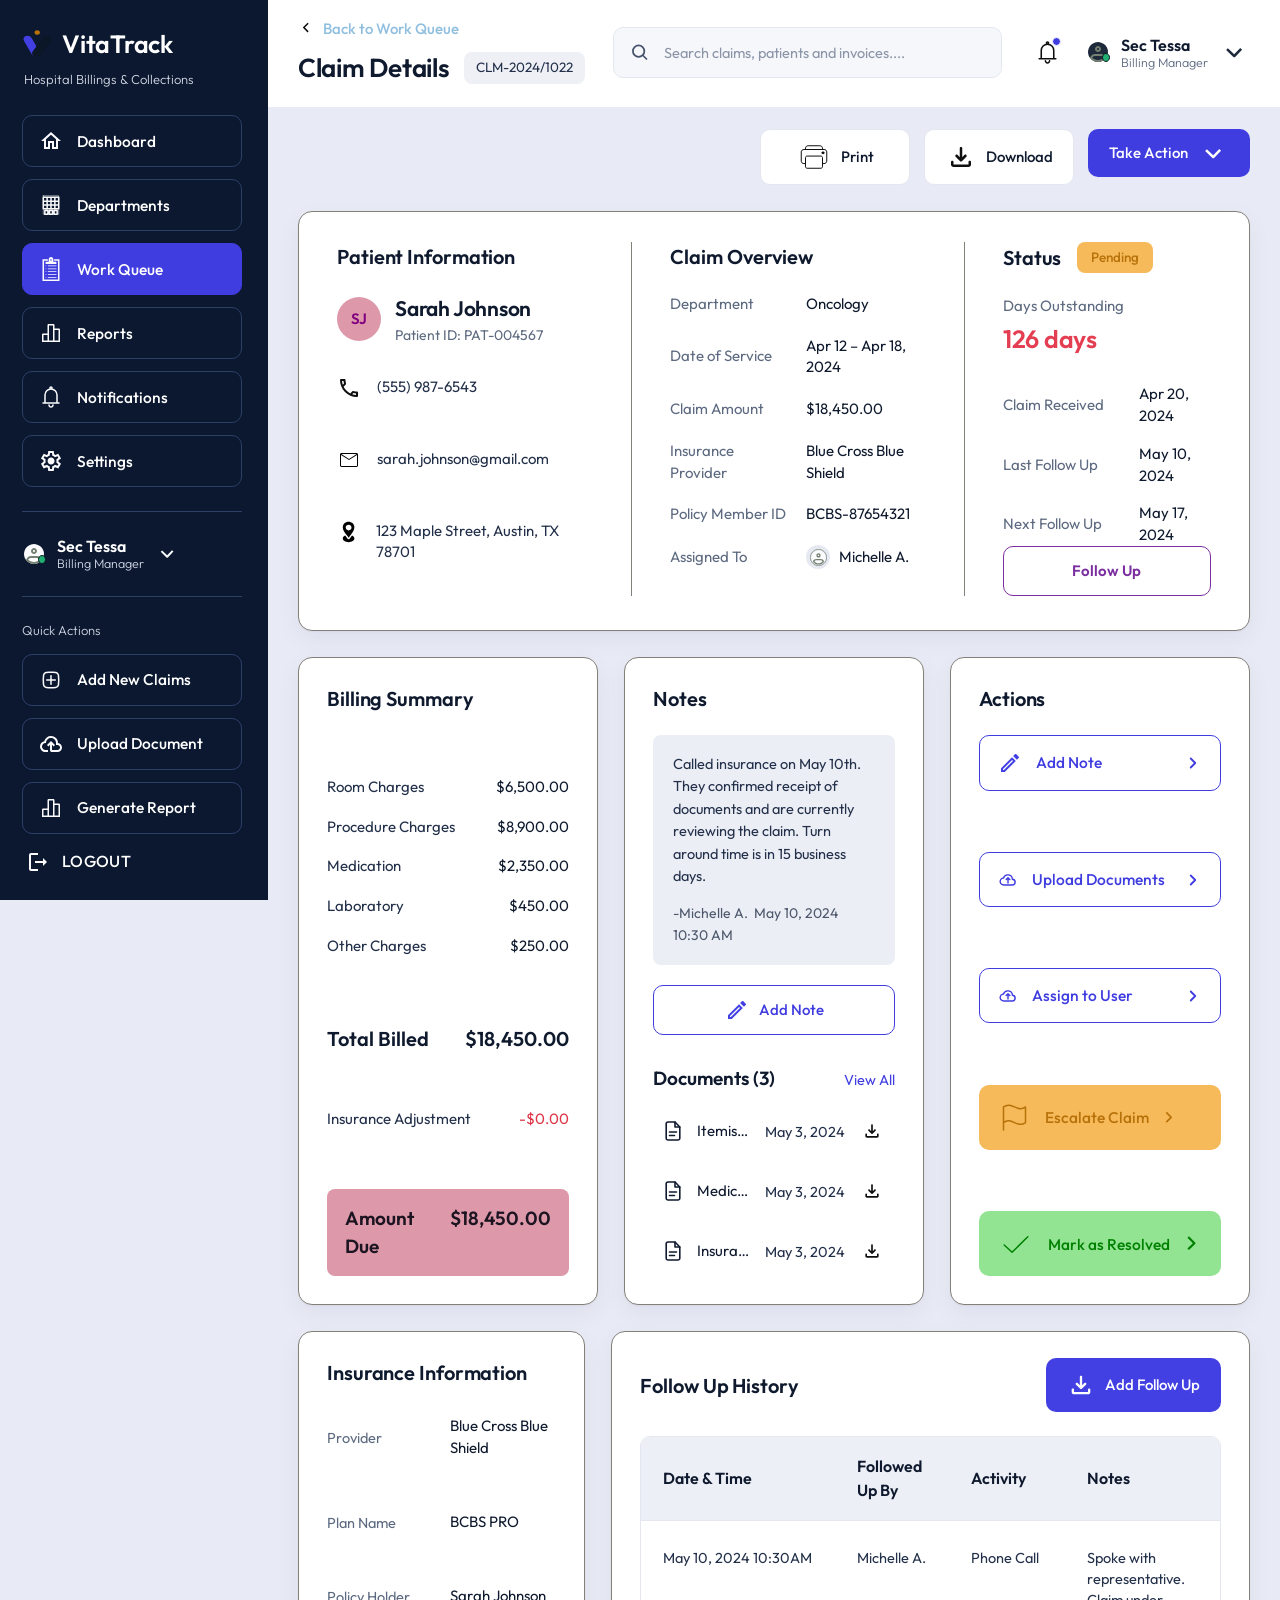
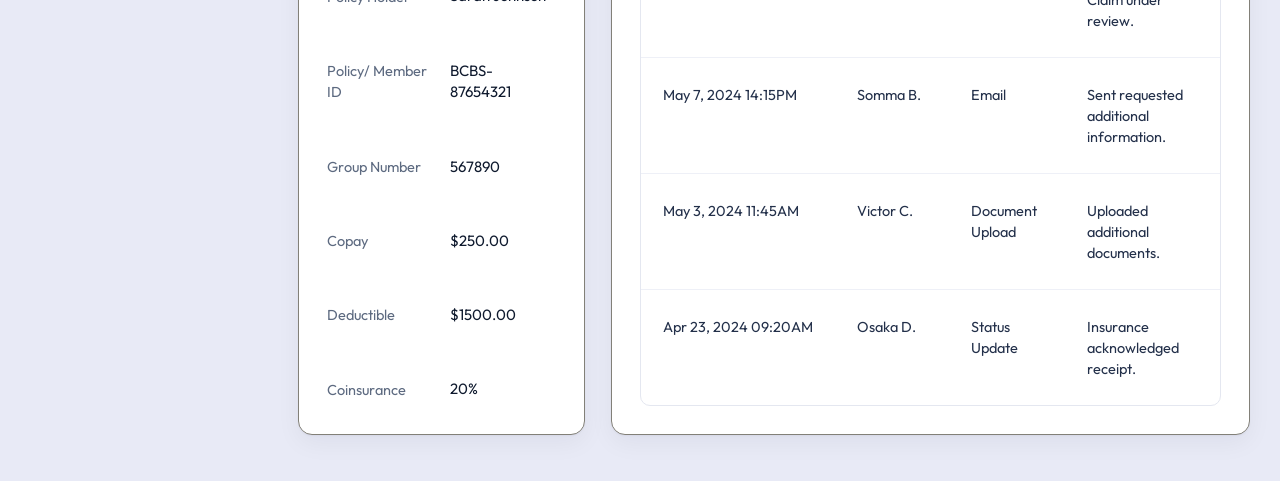
==== commit 0ec21ed6: "Change greeting from 'Hello World' to 'Goodbye World'" ====
--- a/claimdetails.html
+++ b/claimdetails.html
@@ -8,7 +8,7 @@
   <link rel="preconnect" href="https://fonts.googleapis.com" />
   <link rel="preconnect" href="https://fonts.gstatic.com" crossorigin />
   <link href="https://fonts.googleapis.com/css2?family=Outfit:wght@300;400;500;600;700&display=swap" rel="stylesheet" />
-  <link rel="stylesheet" href="claimdetails.css?v=21" />
+  <link rel="stylesheet" href="claimdetails.css?v=20" />
 </head>
 
 <body>
@@ -39,6 +39,7 @@
                 transform="matrix(0.905947 0.423391 -0.596738 0.802436 30.3896 7.07904)" fill="#0B1727" />
               <ellipse cx="20.329" cy="3.01558" rx="3.51841" ry="3.01558" fill="#B8720A" />
             </svg>
+
           </span>
           <div class="brand__text">
             <h1 class="brand__name">VitaTrack</h1>
@@ -52,6 +53,7 @@
               <path d="M12 5.69L17 10.19V18H15V12H9V18H7V10.19L12 5.69ZM12 3L2 12H5V20H11V14H13V20H19V12H22"
                 fill="#FBFBFD" />
             </svg>
+
             <span>Dashboard</span>
           </a>
 
@@ -59,43 +61,51 @@
             <svg width="24" height="24" viewBox="0 0 24 24" fill="none" xmlns="http://www.w3.org/2000/svg">
               <path d="M4.28516 2.75H19.7152V21.25H4.28516V2.75Z" stroke="#FBFBFD" stroke-width="0.5"
                 stroke-linecap="round" stroke-linejoin="round" />
-            </svg>
+              <path
+                d="M8.14266 12H4.28516L4.28566 15.854H8.14266M8.14266 12V15.854M8.14266 12H12.0002M8.14266 12V8.146M8.14266 12H4.28566L4.28516 8.146H8.14266M8.14266 15.854H12.0002M12.0002 12V15.854M12.0002 12H15.8577M12.0002 12V8.146M12.0002 15.854H15.8577M15.8577 12V15.854M15.8577 12H19.7147M15.8577 12V8.146M15.8577 15.854H19.7147V12M19.7147 12V8.146M8.14266 8.146H12.0002M8.14266 8.146V4.2915M8.14266 8.146H4.28566L4.28516 4.2915H8.14266M12.0002 8.146H15.8577M12.0002 8.146V4.2915M15.8577 8.146H19.7147M15.8577 8.146V4.2915M19.7147 8.146V4.2915H15.8577M8.14266 4.2915H12.0002M12.0002 4.2915H15.8577M5.82866 17.396H8.91416V21.25H5.82866V17.396ZM15.0862 17.396H18.1717V21.25H15.0862V17.396ZM10.4572 17.396H13.5432V21.25H10.4572V17.396Z"
+                stroke="#FBFBFD" stroke-width="1.5" stroke-linecap="round" stroke-linejoin="round" />
+            </svg>
+
             <span>Departments</span>
           </a>
 
           <a class="nav__item nav__item--active" href="#" aria-current="page">
             <svg width="24" height="24" viewBox="0 0 24 24" fill="none" xmlns="http://www.w3.org/2000/svg">
               <path
-                d="M12 0C10.6966 0 9.69289 1.08744 9.69289 2.3877C9.69289 3.64008 9.68411 4.73584 9.68411 4.73584H7.36671C7.32309 4.73584 7.28089 4.74066 7.23927 4.74756H6.59473V6.99902H17.4053V4.74756H16.7607C16.7191 4.74066 16.6769 4.73584 16.6333 4.73584H14.3159C14.3159 4.73584 14.3423 3.74392 14.3423 2.39502C14.3423 1.14262 13.3034 0 12 0Z"
+                d="M12 0C10.6966 0 9.69289 1.08744 9.69289 2.3877C9.69289 3.64008 9.68411 4.73584 9.68411 4.73584H7.36671C7.32309 4.73584 7.28089 4.74066 7.23927 4.74756H6.59473V6.99902H17.4053V4.74756H16.7607C16.7191 4.74066 16.6769 4.73584 16.6333 4.73584H14.3159C14.3159 4.73584 14.3423 3.74392 14.3423 2.39502C14.3423 1.14262 13.3034 0 12 0ZM3.50391 2.2837V24H20.4961V2.2837H15.1128V3.85694H18.9404V22.4238H5.06105V3.85694H8.88721V2.2837H3.50391ZM12 2.31298C12.427 2.31298 12.772 2.65658 12.772 3.08202C12.772 3.50824 12.427 3.85252 12 3.85252C11.573 3.85252 11.228 3.50822 11.228 3.08202C11.228 2.6566 11.573 2.31298 12 2.31298ZM6.59473 8.5254V9.2959H7.36671V8.5254H6.59473ZM8.91211 8.54004V9.31054H17.4053V8.54004H8.91211ZM6.59473 11.4316V12.2021H7.36671V11.4316H6.59473ZM8.91211 11.4463V12.2183H17.4053V11.4463H8.91211ZM6.59473 14.3379V15.1084H7.36671V14.3379H6.59473ZM8.91211 14.354V15.1245H17.4053V14.354H8.91211ZM6.59473 17.2456V18.0161H7.36671V17.2456H6.59473ZM8.91211 17.2617V18.0322H17.4053V17.2617H8.91211ZM6.59473 20.1519V20.9224H7.36671V20.1519H6.59473ZM8.91211 20.168V20.9385H17.4053V20.168H8.91211Z"
                 fill="#FBFBFD" />
             </svg>
+
             <span>Work Queue</span>
           </a>
 
           <a class="nav__item" href="#">
             <svg width="24" height="24" viewBox="0 0 24 24" fill="none" xmlns="http://www.w3.org/2000/svg">
               <path
-                d="M19.75 7.5H15.5V4.25C15.5 3.56 14.94 3 14.25 3H9.75C9.06 3 8.5 3.56 8.5 4.25V12.5H4.25C3.56 12.5 3 13.06 3 13.75V21H21V8.75C21 8.06 20.44 7.5 19.75 7.5Z"
+                d="M19.75 7.5H15.5V4.25C15.5 3.56 14.94 3 14.25 3H9.75C9.06 3 8.5 3.56 8.5 4.25V12.5H4.25C3.56 12.5 3 13.06 3 13.75V21H21V8.75C21 8.06 20.44 7.5 19.75 7.5ZM8.5 19.5H4.5V14H8.5V19.5ZM14 19.5H10V4.5H14V19.5ZM19.5 19.5H15.5V9H19.5V19.5Z"
                 fill="#FBFBFD" />
             </svg>
+
             <span>Reports</span>
           </a>
 
           <a class="nav__item" href="#">
             <svg width="24" height="24" viewBox="0 0 24 24" fill="none" xmlns="http://www.w3.org/2000/svg">
               <path
-                d="M12 4C10.4087 4 8.88258 4.63214 7.75736 5.75736C6.63214 6.88258 6 8.4087 6 10V18M12 4C13.5913 4 15.1174 4.63214 16.2426 5.75736"
+                d="M12 4C10.4087 4 8.88258 4.63214 7.75736 5.75736C6.63214 6.88258 6 8.4087 6 10V18M12 4C13.5913 4 15.1174 4.63214 16.2426 5.75736C17.3679 6.88258 18 8.4087 18 10V18M12 4C12.2652 4 12.5196 3.89464 12.7071 3.70711C12.8946 3.51957 13 3.26522 13 3C13 2.73478 12.8946 2.48043 12.7071 2.29289C12.5196 2.10536 12.2652 2 12 2C11.7348 2 11.4804 2.10536 11.2929 2.29289C11.1054 2.48043 11 2.73478 11 3C11 3.26522 11.1054 3.51957 11.2929 3.70711C11.4804 3.89464 11.7348 4 12 4ZM20 18H4M14 20C14 20.5304 13.7893 21.0391 13.4142 21.4142C13.0391 21.7893 12.5304 22 12 22C11.4696 22 10.9609 21.7893 10.5858 21.4142C10.2107 21.0391 10 20.5304 10 20"
                 stroke="#FBFBFD" stroke-width="1.5" stroke-linecap="round" stroke-linejoin="round" />
             </svg>
+
             <span>Notifications</span>
           </a>
 
           <a class="nav__item" href="#">
             <svg width="24" height="24" viewBox="0 0 24 24" fill="none" xmlns="http://www.w3.org/2000/svg">
               <path
-                d="M9.2502 22L8.8502 18.8C8.63353 18.7167 8.42953 18.6167 8.2382 18.5C8.04686 18.3833 7.8592 18.2583 7.6752 18.125L4.7002 19.375L1.9502 14.625"
+                d="M9.2502 22L8.8502 18.8C8.63353 18.7167 8.42953 18.6167 8.2382 18.5C8.04686 18.3833 7.8592 18.2583 7.6752 18.125L4.7002 19.375L1.9502 14.625L4.5252 12.675C4.50853 12.5583 4.5002 12.446 4.5002 12.338V11.663C4.5002 11.5543 4.50853 11.4417 4.5252 11.325L1.9502 9.375L4.7002 4.625L7.6752 5.875C7.85853 5.74167 8.0502 5.61667 8.2502 5.5C8.4502 5.38333 8.6502 5.28333 8.8502 5.2L9.2502 2H14.7502L15.1502 5.2C15.3669 5.28333 15.5712 5.38333 15.7632 5.5C15.9552 5.61667 16.1425 5.74167 16.3252 5.875L19.3002 4.625L22.0502 9.375L19.4752 11.325C19.4919 11.4417 19.5002 11.5543 19.5002 11.663V12.337C19.5002 12.4457 19.4835 12.5583 19.4502 12.675L22.0252 14.625L19.2752 19.375L16.3252 18.125C16.1419 18.2583 15.9502 18.3833 15.7502 18.5C15.5502 18.6167 15.3502 18.7167 15.1502 18.8L14.7502 22H9.2502ZM11.0002 20H12.9752L13.3252 17.35C13.8419 17.2167 14.3212 17.021 14.7632 16.763C15.2052 16.505 15.6092 16.1923 15.9752 15.825L18.4502 16.85L19.4252 15.15L17.2752 13.525C17.3585 13.2917 17.4169 13.046 17.4502 12.788C17.4835 12.53 17.5002 12.2673 17.5002 12C17.5002 11.7327 17.4835 11.4703 17.4502 11.213C17.4169 10.9557 17.3585 10.7097 17.2752 10.475L19.4252 8.85L18.4502 7.15L15.9752 8.2C15.6085 7.81667 15.2045 7.496 14.7632 7.238C14.3219 6.98 13.8425 6.784 13.3252 6.65L13.0002 4H11.0252L10.6752 6.65C10.1585 6.78333 9.67953 6.97933 9.2382 7.238C8.79686 7.49667 8.39253 7.809 8.0252 8.175L5.5502 7.15L4.5752 8.85L6.72519 10.45C6.64186 10.7 6.58353 10.95 6.5502 11.2C6.51686 11.45 6.5002 11.7167 6.5002 12C6.5002 12.2667 6.51686 12.525 6.5502 12.775C6.58353 13.025 6.64186 13.275 6.72519 13.525L4.5752 15.15L5.5502 16.85L8.0252 15.8C8.39186 16.1833 8.7962 16.5043 9.2382 16.763C9.6802 17.0217 10.1592 17.2173 10.6752 17.35L11.0002 20ZM12.0502 15.5C13.0169 15.5 13.8419 15.1583 14.5252 14.475C15.2085 13.7917 15.5502 12.9667 15.5502 12C15.5502 11.0333 15.2085 10.2083 14.5252 9.525C13.8419 8.84167 13.0169 8.5 12.0502 8.5C11.0669 8.5 10.2375 8.84167 9.5622 9.525C8.88686 10.2083 8.54953 11.0333 8.5502 12C8.55086 12.9667 8.88853 13.7917 9.5632 14.475C10.2379 15.1583 11.0669 15.5 12.0502 15.5Z"
                 fill="#FBFBFD" />
             </svg>
+
             <span>Settings</span>
           </a>
         </nav>
@@ -103,17 +113,32 @@
         <hr class="rule" />
 
         <button class="side-user" type="button">
-          <span class="avatar avatar--dot" aria-hidden="true">
-            <svg width="24" height="24" viewBox="0 0 24 24" fill="none" xmlns="http://www.w3.org/2000/svg">
-              <path d="M20 21v-2a4 4 0 0 0-4-4H8a4 4 0 0 0-4 4v2" stroke="currentColor" stroke-width="2"/>
-              <circle cx="12" cy="7" r="4" stroke="currentColor" stroke-width="2"/>
-            </svg>
+          <svg width="24" height="24" viewBox="0 0 24 24" fill="none" xmlns="http://www.w3.org/2000/svg">
+            <path opacity="0.16"
+              d="M15 15H9.00002C8.13863 14.9998 7.30018 15.2776 6.60939 15.7922C5.9186 16.3068 5.41237 17.0306 5.16602 17.856C6.01003 18.8431 7.0581 19.6353 8.23794 20.1781C9.41778 20.7209 10.7013 21.0013 12 21C13.2987 21.0013 14.5823 20.7209 15.7621 20.1781C16.9419 19.6353 17.99 18.8431 18.834 17.856C18.5877 17.0306 18.0814 16.3068 17.3906 15.7922C16.6999 15.2776 15.8614 14.9998 15 15Z"
+              fill="black" />
+            <path
+              d="M21 12C21.0028 13.7868 20.4714 15.5336 19.474 17.016C18.6514 18.243 17.5391 19.2484 16.2356 19.9433C14.932 20.6382 13.4772 21.0011 12 21C10.5228 21.0011 9.06804 20.6382 7.76444 19.9433C6.46085 19.2484 5.34858 18.243 4.526 17.016C3.74273 15.8484 3.2439 14.5136 3.06951 13.1184C2.89511 11.7233 3.05 10.3068 3.52175 8.98229C3.9935 7.65782 4.769 6.4623 5.78607 5.49156C6.80314 4.52082 8.0335 3.80187 9.37851 3.39234C10.7235 2.98281 12.1458 2.8941 13.5312 3.13331C14.9167 3.37252 16.2269 3.933 17.3567 4.76982C18.4865 5.60664 19.4046 6.69653 20.0373 7.95211C20.67 9.20768 20.9997 10.594 21 12Z"
+              fill="#FBFBFD" stroke="#FBFBFD" stroke-width="2" />
+            <path
+              d="M12.9998 9C12.9998 9.26522 12.8944 9.51957 12.7069 9.70711C12.5193 9.89464 12.265 10 11.9998 10V12C12.7954 12 13.5585 11.6839 14.1211 11.1213C14.6837 10.5587 14.9998 9.79565 14.9998 9H12.9998ZM11.9998 10C11.7345 10 11.4802 9.89464 11.2927 9.70711C11.1051 9.51957 10.9998 9.26522 10.9998 9H8.99976C8.99976 9.79565 9.31583 10.5587 9.87844 11.1213C10.441 11.6839 11.2041 12 11.9998 12V10ZM10.9998 9C10.9998 8.73478 11.1051 8.48043 11.2927 8.29289C11.4802 8.10536 11.7345 8 11.9998 8V6C11.2041 6 10.441 6.31607 9.87844 6.87868C9.31583 7.44129 8.99976 8.20435 8.99976 9H10.9998ZM11.9998 8C12.265 8 12.5193 8.10536 12.7069 8.29289C12.8944 8.48043 12.9998 8.73478 12.9998 9H14.9998C14.9998 8.20435 14.6837 7.44129 14.1211 6.87868C13.5585 6.31607 12.7954 6 11.9998 6V8ZM5.16576 17.856L4.20676 17.571L4.05176 18.094L4.40676 18.507L5.16576 17.856ZM18.8338 17.856L19.5938 18.507L19.9478 18.094L19.7928 17.571L18.8338 17.856ZM8.99976 16H14.9998V14H8.99976V16ZM8.99976 14C7.92281 13.9997 6.87454 14.3471 6.01093 14.9905C5.14733 15.6339 4.51455 16.539 4.20676 17.571L6.12376 18.141C6.30873 17.5221 6.68855 16.9793 7.20673 16.5936C7.72491 16.2078 8.35376 15.9997 8.99976 16V14ZM11.9998 20C10.8452 20.0013 9.7042 19.7521 8.65537 19.2695C7.60654 18.787 6.6749 18.0826 5.92476 17.205L4.40676 18.507C5.34464 19.6035 6.50914 20.4836 7.81999 21.0866C9.13084 21.6897 10.5569 22.0013 11.9998 22V20ZM14.9998 16C16.3568 16 17.5058 16.902 17.8758 18.142L19.7928 17.571C19.485 16.5391 18.8514 15.6342 17.988 14.9908C17.1246 14.3474 16.0765 13.9999 14.9998 14V16ZM18.0748 17.205C17.3246 18.0826 16.393 18.787 15.3441 19.2695C14.2953 19.7521 13.1543 20.0013 11.9998 20V22C13.4427 22.0013 14.8687 21.6897 16.1795 21.0866C17.4904 20.4836 18.6559 19.6035 19.5938 18.507L18.0748 17.205Z"
+              fill="#748071" />
+            <path
+              d="M20 13.5C21.8793 13.5 23.5 15.2339 23.5 17.5C23.5 19.7661 21.8793 21.5 20 21.5C18.1207 21.5 16.5 19.7661 16.5 17.5C16.5 15.2339 18.1207 13.5 20 13.5Z"
+              fill="#21AF72" stroke="#0B1727" />
+          </svg>
+
           </span>
           <span class="side-user__text">
             <strong>Sec Tessa</strong>
             <small>Billing Manager</small>
           </span>
-          <svg class="chev" viewBox="0 0 24 24" fill="none" stroke="currentColor" stroke-width="2"><polyline points="6 9 12 15 18 9"/></svg>
+          <svg width="25" height="13" viewBox="0 0 25 13" fill="none" xmlns="http://www.w3.org/2000/svg">
+            <path fill-rule="evenodd" clip-rule="evenodd"
+              d="M11.4864 10.4044L5.71945 4.85952L7.10543 3.41805L12.1516 8.26997L17.0035 3.2238L18.445 4.60979L12.9001 10.3767C12.7163 10.5678 12.4641 10.6781 12.199 10.6833C11.9339 10.6885 11.6775 10.5882 11.4864 10.4044Z"
+              fill="#F8FAFC" />
+          </svg>
+
         </button>
 
         <hr class="rule" />
@@ -123,28 +148,42 @@
         <div class="quick">
           <button class="nav__item nav__item--btn" type="button">
             <svg width="24" height="24" viewBox="0 0 24 24" fill="none" xmlns="http://www.w3.org/2000/svg">
-              <path d="M12 5v14M5 12h14" stroke="#FBFBFD" stroke-width="2" stroke-linecap="round"/>
-            </svg>
+              <path
+                d="M7.00684 12C7.00684 11.8011 7.08585 11.6103 7.22651 11.4697C7.36716 11.329 7.55792 11.25 7.75684 11.25H11.2498V7.757C11.2498 7.55809 11.3289 7.36733 11.4695 7.22667C11.6102 7.08602 11.8009 7.007 11.9998 7.007C12.1987 7.007 12.3895 7.08602 12.5302 7.22667C12.6708 7.36733 12.7498 7.55809 12.7498 7.757V11.25H16.2428C16.4417 11.25 16.6325 11.329 16.7732 11.4697C16.9138 11.6103 16.9928 11.8011 16.9928 12C16.9928 12.1989 16.9138 12.3897 16.7732 12.5303C16.6325 12.671 16.4417 12.75 16.2428 12.75H12.7498V16.243C12.7498 16.4419 12.6708 16.6327 12.5302 16.7733C12.3895 16.914 12.1987 16.993 11.9998 16.993C11.8009 16.993 11.6102 16.914 11.4695 16.7733C11.3289 16.6327 11.2498 16.4419 11.2498 16.243V12.75H7.75684C7.55792 12.75 7.36716 12.671 7.22651 12.5303C7.08585 12.3897 7.00684 12.1989 7.00684 12Z"
+                fill="#FBFBFD" />
+              <path fill-rule="evenodd" clip-rule="evenodd"
+                d="M7.31667 3.769C10.4291 3.42394 13.5702 3.42394 16.6827 3.769C18.5097 3.973 19.9847 5.412 20.1987 7.249C20.5687 10.406 20.5687 13.595 20.1987 16.752C19.9837 18.589 18.5087 20.027 16.6827 20.232C13.5702 20.5771 10.4291 20.5771 7.31667 20.232C5.48967 20.027 4.01467 18.589 3.80067 16.752C3.43233 13.595 3.43233 10.406 3.80067 7.249C4.01467 5.412 5.49067 3.973 7.31667 3.769ZM16.5167 5.259C13.5145 4.92623 10.4848 4.92623 7.48267 5.259C6.92691 5.32066 6.40817 5.56788 6.01025 5.96072C5.61233 6.35356 5.35846 6.86908 5.28967 7.424C4.934 10.465 4.934 13.537 5.28967 16.578C5.35867 17.1327 5.61263 17.648 6.01053 18.0407C6.40844 18.4333 6.92706 18.6804 7.48267 18.742C10.4597 19.074 13.5397 19.074 16.5167 18.742C17.0721 18.6802 17.5905 18.433 17.9882 18.0404C18.3859 17.6478 18.6397 17.1326 18.7087 16.578C19.0643 13.537 19.0643 10.465 18.7087 7.424C18.6395 6.86959 18.3856 6.35465 17.9879 5.96222C17.5902 5.5698 17.0719 5.32278 16.5167 5.261"
+                fill="#FBFBFD" />
+            </svg>
+
             <span>Add New Claims</span>
           </button>
           <button class="nav__item nav__item--btn" type="button">
             <svg width="24" height="24" viewBox="0 0 24 24" fill="none" xmlns="http://www.w3.org/2000/svg">
-              <path d="M21 15v4a2 2 0 0 1-2 2H5a2 2 0 0 1-2-2v-4" stroke="#FBFBFD" stroke-width="2" stroke-linecap="round"/>
-            </svg>
+              <path
+                d="M6.5 20C4.98333 20 3.68767 19.475 2.613 18.425C1.53833 17.375 1.00067 16.0917 1 14.575C1 13.275 1.39167 12.1167 2.175 11.1C2.95833 10.0833 3.98333 9.43333 5.25 9.15C5.66667 7.61667 6.5 6.375 7.75 5.425C9 4.475 10.4167 4 12 4C13.95 4 15.6043 4.67933 16.963 6.038C18.3217 7.39667 19.0007 9.05067 19 11C20.15 11.1333 21.1043 11.6293 21.863 12.488C22.6217 13.3467 23.0007 14.3507 23 15.5C23 16.75 22.5627 17.8127 21.688 18.688C20.8133 19.5633 19.7507 20.0007 18.5 20H13C12.45 20 11.9793 19.8043 11.588 19.413C11.1967 19.0217 11.0007 18.5507 11 18V12.85L9.4 14.4L8 13L12 9L16 13L14.6 14.4L13 12.85V18H18.5C19.2 18 19.7917 17.7583 20.275 17.275C20.7583 16.7917 21 16.2 21 15.5C21 14.8 20.7583 14.2083 20.275 13.725C19.7917 13.2417 19.2 13 18.5 13H17V11C17 9.61667 16.5123 8.43733 15.537 7.462C14.5617 6.48667 13.3827 5.99933 12 6C10.6173 6.00067 9.43833 6.48833 8.463 7.463C7.48767 8.43767 7 9.61667 7 11H6.5C5.53333 11 4.70833 11.3417 4.025 12.025C3.34167 12.7083 3 13.5333 3 14.5C3 15.4667 3.34167 16.2917 4.025 16.975C4.70833 17.6583 5.53333 18 6.5 18H9V20H6.5Z"
+                fill="#FBFBFD" />
+            </svg>
+
             <span>Upload Document</span>
           </button>
           <button class="nav__item nav__item--btn" type="button">
             <svg width="24" height="24" viewBox="0 0 24 24" fill="none" xmlns="http://www.w3.org/2000/svg">
-              <path d="M14 2H6a2 2 0 0 0-2 2v16a2 2 0 0 0 2 2h12a2 2 0 0 0 2-2V8z" stroke="#FBFBFD" stroke-width="2"/>
-            </svg>
+              <path
+                d="M19.75 7.5H15.5V4.25C15.5 3.56 14.94 3 14.25 3H9.75C9.06 3 8.5 3.56 8.5 4.25V12.5H4.25C3.56 12.5 3 13.06 3 13.75V21H21V8.75C21 8.06 20.44 7.5 19.75 7.5ZM8.5 19.5H4.5V14H8.5V19.5ZM14 19.5H10V4.5H14V19.5ZM19.5 19.5H15.5V9H19.5V19.5Z"
+                fill="#FBFBFD" />
+            </svg>
+
             <span>Generate Report</span>
           </button>
         </div>
 
         <button class="logout" type="button">
           <svg width="24" height="24" viewBox="0 0 24 24" fill="none" xmlns="http://www.w3.org/2000/svg">
-            <path d="M9 21H5a2 2 0 0 1-2-2V5a2 2 0 0 1 2-2h4" stroke="#FBFBFD" stroke-width="2"/>
+            <path d="M5 5H12V3H5C3.9 3 3 3.9 3 5V19C3 20.1 3.9 21 5 21H12V19H5V5ZM21 12L17 8V11H9V13H17V16L21 12Z"
+              fill="#FBFBFD" />
           </svg>
+
           <span>LOGOUT</span>
         </button>
 
@@ -188,8 +227,8 @@
 
         <div class="topbar__left">
           <a class="back" href="#">
-            <svg width="24" height="24" viewBox="0 0 24 24" fill="none" xmlns="http://www.w3.org/2000/svg">
-              <path d="M19 12H5M12 19l-7-7 7-7" stroke="currentColor" stroke-width="2" stroke-linecap="round" stroke-linejoin="round"/>
+            <svg width="24" height="43" viewBox="0 0 24 43" fill="none" xmlns="http://www.w3.org/2000/svg">
+              <path fill-rule="evenodd" clip-rule="evenodd" d="M3.75404 17.5623L14.8114 6.66256L17.5358 9.4264L7.8604 18.9639L17.3979 28.6393L14.634 31.3637L3.73434 20.3064C3.37313 19.9399 3.17229 19.4449 3.17598 18.9302C3.17968 18.4156 3.3876 17.9236 3.75404 17.5623Z" fill="#0F0E0E"/>
             </svg>
             <span>Back to Work Queue</span>
           </a>
@@ -214,7 +253,6 @@
             aria-label="Search claims, patients and invoices" />
         </div>
 
-        <!-- Desktop Topbar Right (Includes Notification Bell & Profile Menu) -->
         <div class="topbar__right">
           <details class="menu">
             <summary class="bell" aria-label="Notifications">
@@ -223,6 +261,7 @@
                   d="M12 4C10.4087 4 8.88258 4.63214 7.75736 5.75736C6.63214 6.88258 6 8.4087 6 10V18M12 4C13.5913 4 15.1174 4.63214 16.2426 5.75736C17.3679 6.88258 18 8.4087 18 10V18M12 4C12.2652 4 12.5196 3.89464 12.7071 3.70711C12.8946 3.51957 13 3.26522 13 3C13 2.73478 12.8946 2.48043 12.7071 2.29289C12.5196 2.10536 12.2652 2 12 2C11.7348 2 11.4804 2.10536 11.2929 2.29289C11.1054 2.48043 11 2.73478 11 3C11 3.26522 11.1054 3.51957 11.2929 3.70711C11.4804 3.89464 11.7348 4 12 4ZM20 18H4M14 20C14 20.5304 13.7893 21.0391 13.4142 21.4142C13.0391 21.7893 12.5304 22 12 22C11.4696 22 10.9609 21.7893 10.5858 21.4142C10.2107 21.0391 10 20.5304 10 20"
                   stroke="#0F0E0E" stroke-width="1.5" stroke-linecap="round" stroke-linejoin="round" />
               </svg>
+
               <span class="bell__dot"></span>
             </summary>
             <div class="menu__panel menu__panel--wide">
@@ -231,30 +270,51 @@
                 <strong>Claim overdue</strong>
                 <small>CLM-2024/1022 has passed 120 days.</small>
               </a>
+              <a class="menu__item menu__item--stack" href="#">
+                <strong>Insurer update</strong>
+                <small>Blue Cross Blue Shield is reviewing the claim.</small>
+              </a>
+              <a class="menu__item menu__item--stack" href="#">
+                <strong>Follow up due</strong>
+                <small>Next follow up scheduled for May 17, 2024.</small>
+              </a>
               <div class="menu__sep"></div>
               <a class="menu__item" href="#">Mark all as read</a>
             </div>
           </details>
 
-          <!-- Profile menu dropdown hidden on mobile screens per your requirement -->
           <details class="menu desktop-profile-menu">
             <summary class="account">
-              <span class="avatar avatar--dot" aria-hidden="true">
-                <svg width="20" height="20" viewBox="0 0 24 24" fill="none" xmlns="http://www.w3.org/2000/svg">
-                  <path d="M20 21v-2a4 4 0 0 0-4-4H8a4 4 0 0 0-4 4v2" stroke="currentColor" stroke-width="2"/>
-                  <circle cx="12" cy="7" r="4" stroke="currentColor" stroke-width="2"/>
-                </svg>
+              <svg width="24" height="24" viewBox="0 0 24 24" fill="none" xmlns="http://www.w3.org/2000/svg">
+                <path opacity="0.16"
+                  d="M15 15H9.00002C8.13863 14.9998 7.30018 15.2776 6.60939 15.7922C5.9186 16.3068 5.41237 17.0306 5.16602 17.856C6.01003 18.8431 7.0581 19.6353 8.23794 20.1781C9.41778 20.7209 10.7013 21.0013 12 21C13.2987 21.0013 14.5823 20.7209 15.7621 20.1781C16.9419 19.6353 17.99 18.8431 18.834 17.856C18.5877 17.0306 18.0814 16.3068 17.3906 15.7922C16.6999 15.2776 15.8614 14.9998 15 15Z"
+                  fill="black" />
+                <path
+                  d="M21 12C21.0028 13.7867 20.4714 15.5335 19.474 17.016C18.6514 18.243 17.5391 19.2484 16.2356 19.9433C14.932 20.6382 13.4772 21.0011 12 21C10.5228 21.0011 9.06804 20.6382 7.76444 19.9433C6.46085 19.2484 5.34858 18.243 4.526 17.016C3.74273 15.8484 3.2439 14.5135 3.06951 13.1184C2.89511 11.7233 3.05 10.3067 3.52175 8.98227C3.9935 7.6578 4.769 6.46228 5.78607 5.49154C6.80314 4.52081 8.0335 3.80186 9.37851 3.39233C10.7235 2.9828 12.1458 2.89408 13.5312 3.13329C14.9167 3.3725 16.2269 3.93299 17.3567 4.76981C18.4865 5.60663 19.4046 6.69651 20.0373 7.95209C20.67 9.20767 20.9997 10.594 21 12Z"
+                  fill="#1E293B" stroke="#1E293B" stroke-width="2" />
+                <path
+                  d="M12.9998 9C12.9998 9.26522 12.8944 9.51957 12.7069 9.70711C12.5193 9.89464 12.265 10 11.9998 10V12C12.7954 12 13.5585 11.6839 14.1211 11.1213C14.6837 10.5587 14.9998 9.79565 14.9998 9H12.9998ZM11.9998 10C11.7345 10 11.4802 9.89464 11.2927 9.70711C11.1051 9.51957 10.9998 9.26522 10.9998 9H8.99976C8.99976 9.79565 9.31583 10.5587 9.87844 11.1213C10.441 11.6839 11.2041 12 11.9998 12V10ZM10.9998 9C10.9998 8.73478 11.1051 8.48043 11.2927 8.29289C11.4802 8.10536 11.7345 8 11.9998 8V6C11.2041 6 10.441 6.31607 9.87844 6.87868C9.31583 7.44129 8.99976 8.20435 8.99976 9H10.9998ZM11.9998 8C12.265 8 12.5193 8.10536 12.7069 8.29289C12.8944 8.48043 12.9998 8.73478 12.9998 9H14.9998C14.9998 8.20435 14.6837 7.44129 14.1211 6.87868C13.5585 6.31607 12.7954 6 11.9998 6V8ZM5.16576 17.856L4.20676 17.571L4.05176 18.094L4.40676 18.507L5.16576 17.856ZM18.8338 17.856L19.5938 18.507L19.9478 18.094L19.7928 17.571L18.8338 17.856ZM8.99976 16H14.9998V14H8.99976V16ZM8.99976 14C7.92281 13.9997 6.87454 14.3471 6.01093 14.9905C5.14733 15.6339 4.51455 16.539 4.20676 17.571L6.12376 18.141C6.30873 17.5221 6.68855 16.9793 7.20673 16.5936C7.72491 16.2078 8.35376 15.9997 8.99976 16V14ZM11.9998 20C10.8452 20.0013 9.7042 19.7521 8.65537 19.2695C7.60654 18.787 6.6749 18.0826 5.92476 17.205L4.40676 18.507C5.34464 19.6035 6.50914 20.4836 7.81999 21.0866C9.13084 21.6897 10.5569 22.0013 11.9998 22V20ZM14.9998 16C16.3568 16 17.5058 16.902 17.8758 18.142L19.7928 17.571C19.485 16.5391 18.8514 15.6342 17.988 14.9908C17.1246 14.3474 16.0765 13.9999 14.9998 14V16ZM18.0748 17.205C17.3246 18.0826 16.393 18.787 15.3441 19.2695C14.2953 19.7521 13.1543 20.0013 11.9998 20V22C13.4427 22.0013 14.8687 21.6897 16.1795 21.0866C17.4904 20.4836 18.6559 19.6035 19.5938 18.507L18.0748 17.205Z"
+                  fill="#748071" />
+                <path
+                  d="M20 13.5C21.8793 13.5 23.5 15.2339 23.5 17.5C23.5 19.7661 21.8793 21.5 20 21.5C18.1207 21.5 16.5 19.7661 16.5 17.5C16.5 15.2339 18.1207 13.5 20 13.5Z"
+                  fill="#21AF72" stroke="#0B1727" />
+              </svg>
+
               </span>
               <span class="account__text">
                 <strong>Sec Tessa</strong>
                 <small>Billing Manager</small>
               </span>
-              <svg class="chev" viewBox="0 0 24 24" fill="none" stroke="currentColor" stroke-width="2"><polyline points="6 9 12 15 18 9"/></svg>
+              <svg width="31" height="16" viewBox="0 0 31 16" fill="none" xmlns="http://www.w3.org/2000/svg">
+                <path fill-rule="evenodd" clip-rule="evenodd" d="M14.3579 13.0055L7.14931 6.07438L8.88179 4.27254L15.1895 10.3374L21.2544 4.02974L23.0562 5.76222L16.1251 12.9708C15.8953 13.2097 15.5801 13.3476 15.2487 13.3541C14.9173 13.3606 14.5969 13.2352 14.3579 13.0055Z" fill="#1E293B"/>
+              </svg>
+
             </summary>
             <div class="menu__panel">
               <p class="menu__head">Sec Tessa · Billing Manager</p>
               <a class="menu__item" href="#">View profile</a>
               <a class="menu__item" href="#">Account settings</a>
+              <a class="menu__item" href="#">Notification preferences</a>
               <div class="menu__sep"></div>
               <a class="menu__item menu__item--danger" href="#">Log out</a>
             </div>
@@ -266,17 +326,33 @@
 
         <!-- toolbar -->
         <div class="toolbar">
-          <button class="btn btn--ghost" type="button">Print</button>
-          <button class="btn btn--ghost" type="button">Download</button>
+          <button class="btn btn--ghost" type="button">
+            <svg width="34" height="30" viewBox="0 0 34 30" fill="none" xmlns="http://www.w3.org/2000/svg">
+              <path d="M25.5 21.5625H27.0938C27.7976 21.5606 28.472 21.3131 28.9697 20.874C29.4674 20.4348 29.7479 19.8398 29.75 19.2188V9.84375C29.7479 9.22272 29.4674 8.62765 28.9697 8.18852C28.472 7.74938 27.7976 7.50185 27.0938 7.5H6.90625C6.20242 7.50185 5.52801 7.74938 5.03032 8.18852C4.53263 8.62765 4.2521 9.22272 4.25 9.84375V19.2188C4.2521 19.8398 4.53263 20.4348 5.03032 20.874C5.52801 21.3131 6.20242 21.5606 6.90625 21.5625H8.5" stroke="#0F0E0E" stroke-linejoin="round"/>
+              <path d="M23.885 14.0625H10.115C9.22306 14.0625 8.5 14.7005 8.5 15.4875V24.825C8.5 25.612 9.22306 26.25 10.115 26.25H23.885C24.7769 26.25 25.5 25.612 25.5 24.825V15.4875C25.5 14.7005 24.7769 14.0625 23.885 14.0625Z" stroke="#0F0E0E" stroke-linejoin="round"/>
+              <path d="M25.5 7.5V6.09375C25.4979 5.47272 25.2174 4.87765 24.7197 4.43852C24.222 3.99938 23.5476 3.75185 22.8438 3.75H11.1562C10.4524 3.75185 9.77801 3.99938 9.28032 4.43852C8.78263 4.87765 8.5021 5.47272 8.5 6.09375V7.5" stroke="#0F0E0E" stroke-linejoin="round"/>
+              <path d="M26.0312 12.1875C26.9115 12.1875 27.625 11.5579 27.625 10.7812C27.625 10.0046 26.9115 9.375 26.0312 9.375C25.151 9.375 24.4375 10.0046 24.4375 10.7812C24.4375 11.5579 25.151 12.1875 26.0312 12.1875Z" fill="#0F0E0E"/>
+            </svg>
+            Print
+          </button>
+          <button class="btn btn--ghost" type="button">
+            <svg width="30" height="30" viewBox="0 0 30 30" fill="none" xmlns="http://www.w3.org/2000/svg">
+              <path d="M14.5312 19.3913C14.3854 19.3388 14.25 19.25 14.125 19.125L9.625 14.625C9.375 14.375 9.255 14.0833 9.265 13.75C9.275 13.4167 9.395 13.125 9.625 12.875C9.875 12.625 10.1721 12.495 10.5163 12.485C10.8604 12.475 11.1571 12.5946 11.4062 12.8438L13.75 15.1875V6.25C13.75 5.89584 13.87 5.59917 14.11 5.36C14.35 5.12084 14.6467 5.00084 15 5C15.3533 4.99917 15.6504 5.11917 15.8913 5.36C16.1321 5.60084 16.2517 5.8975 16.25 6.25V15.1875L18.5938 12.8438C18.8438 12.5938 19.1408 12.4738 19.485 12.4838C19.8292 12.4938 20.1258 12.6242 20.375 12.875C20.6042 13.125 20.7242 13.4167 20.735 13.75C20.7458 14.0833 20.6258 14.375 20.375 14.625L15.875 19.125C15.75 19.25 15.6146 19.3388 15.4688 19.3913C15.3229 19.4438 15.1667 19.4696 15 19.4688C14.8333 19.4679 14.6771 19.4421 14.5312 19.3913ZM7.5 25C6.8125 25 6.22417 24.7554 5.735 24.2663C5.24583 23.7771 5.00083 23.1883 5 22.5V20C5 19.6458 5.12 19.3492 5.36 19.11C5.6 18.8708 5.89667 18.7508 6.25 18.75C6.60333 18.7492 6.90042 18.8692 7.14125 19.11C7.38208 19.3508 7.50167 19.6475 7.5 20V22.5H22.5V20C22.5 19.6458 22.62 19.3492 22.86 19.11C23.1 18.8708 23.3967 18.7508 23.75 18.75C24.1033 18.7492 24.4004 18.8692 24.6412 19.11C24.8821 19.3508 25.0017 19.6475 25 20V22.5C25 23.1875 24.7554 23.7763 24.2663 24.2663C23.7771 24.7563 23.1883 25.0008 22.5 25H7.5Z" fill="#0F0E0E"/>
+            </svg>
+            Download
+          </button>
           <details class="menu">
             <summary class="btn btn--primary">
               Take Action
-              <svg class="chev" viewBox="0 0 24 24" fill="none" stroke="currentColor" stroke-width="2"><polyline points="6 9 12 15 18 9"/></svg>
+              <svg width="31" height="16" viewBox="0 0 31 16" fill="none" xmlns="http://www.w3.org/2000/svg">
+                <path fill-rule="evenodd" clip-rule="evenodd" d="M14.3579 13.0055L7.14931 6.07438L8.88179 4.27254L15.1895 10.3374L21.2544 4.02974L23.0562 5.76222L16.1251 12.9708C15.8953 13.2097 15.5801 13.3476 15.2487 13.3541C14.9173 13.3606 14.5969 13.2352 14.3579 13.0055Z" fill="#FBFBFD"/>
+              </svg>
             </summary>
             <div class="menu__panel menu__panel--right">
               <a class="menu__item" href="#">Add note</a>
               <a class="menu__item" href="#">Upload documents</a>
               <a class="menu__item" href="#">Assign to user</a>
+              <a class="menu__item" href="#">Log follow up</a>
               <div class="menu__sep"></div>
               <a class="menu__item" href="#">Escalate claim</a>
               <a class="menu__item" href="#">Mark as resolved</a>
@@ -284,10 +360,11 @@
           </details>
         </div>
 
-        <!-- row 1: unified top overview container -->
+        <!-- unified top overview container with columns separated by vertical lines -->
         <section class="card overview">
           <div class="overview__col">
             <h3 class="card__title">Patient Information</h3>
+
             <div class="patient">
               <span class="initials">SJ</span>
               <div>
@@ -295,22 +372,87 @@
                 <p class="patient__id">Patient ID: PAT-004567</p>
               </div>
             </div>
+
             <ul class="contact">
-              <li><a class="linkish" href="tel:+15559876543">(555) 987-6543</a></li>
-              <li><a class="linkish" href="mailto:sarah.johnson@gmail.com">sarah.johnson@gmail.com</a></li>
-              <li><a class="linkish" href="#">123 Maple Street, Austin, TX 78701</a></li>
+              <li>
+                <svg width="24" height="24" viewBox="0 0 24 24" fill="none" xmlns="http://www.w3.org/2000/svg">
+                  <path
+                    d="M20 15.5C18.8 15.5 17.5 15.3 16.4 14.9H16.1C15.8 14.9 15.6 15 15.4 15.2L13.2 17.4C10.4 15.9 8 13.6 6.6 10.8L8.8 8.6C9.1 8.3 9.2 7.9 9 7.6C8.7 6.5 8.5 5.2 8.5 4C8.5 3.5 8 3 7.5 3H4C3.5 3 3 3.5 3 4C3 13.4 10.6 21 20 21C20.5 21 21 20.5 21 20V16.5C21 16 20.5 15.5 20 15.5ZM5 5H6.5C6.6 5.9 6.8 6.8 7 7.6L5.8 8.8C5.4 7.6 5.1 6.3 5 5ZM19 19C17.7 18.9 16.4 18.6 15.2 18.2L16.4 17C17.2 17.2 18.1 17.4 19 17.4V19Z"
+                    fill="#0F0E0E" />
+                </svg>
+
+                <a class="linkish" href="tel:+15559876543">(555) 987-6543</a>
+              </li>
+              <li>
+                <svg width="24" height="24" viewBox="0 0 24 24" fill="none" xmlns="http://www.w3.org/2000/svg">
+                  <path
+                    d="M4.616 19C4.15533 19 3.771 18.846 3.463 18.538C3.155 18.23 3.00067 17.8453 3 17.384V6.616C3 6.15533 3.15433 5.771 3.463 5.463C3.77167 5.155 4.15567 5.00067 4.615 5H19.385C19.845 5 20.229 5.15433 20.537 5.463C20.845 5.77167 20.9993 6.156 21 6.616V17.385C21 17.845 20.8457 18.2293 20.537 18.538C20.2283 18.8467 19.8443 19.0007 19.385 19H4.616ZM12 12.116L4 6.885V17.385C4 17.5643 4.05767 17.7117 4.173 17.827C4.28833 17.9423 4.436 18 4.616 18H19.385C19.5643 18 19.7117 17.9423 19.827 17.827C19.9423 17.7117 20 17.564 20 17.384V6.884L12 12.116ZM12 11L19.692 6H4.308L12 11ZM4 6.885V6V17.385C4 17.5643 4.05767 17.7117 4.173 17.827C4.28833 17.9423 4.436 18 4.616 18H4V6.885Z"
+                    fill="black" />
+                </svg>
+
+                <a class="linkish" href="mailto:sarah.johnson@gmail.com">sarah.johnson@gmail.com</a>
+              </li>
+              <li>
+                <svg width="24" height="24" viewBox="0 0 24 24" fill="none" xmlns="http://www.w3.org/2000/svg">
+                  <path
+                    d="M15.5415 15.7275C17.031 16.41 18 17.508 18 18.75C18 20.82 15.315 22.5 12 22.5C8.685 22.5 6 20.82 6 18.75C6 17.508 6.9675 16.41 8.457 15.7275L8.8575 16.2585C9.5385 17.148 10.1865 17.9985 10.7595 18.843C10.897 19.0453 11.082 19.2109 11.2982 19.3254C11.5144 19.4399 11.7554 19.4997 12 19.4997C12.2446 19.4997 12.4856 19.4399 12.7018 19.3254C12.918 19.2109 13.103 19.0453 13.2405 18.843C13.8507 17.9643 14.485 17.1025 15.1425 16.2585L15.5415 15.7275Z"
+                    fill="black" />
+                  <path
+                    d="M12 1.5C15.6 1.5 18 3.858 18 7.3935C18 10.4805 15.255 13.569 12.96 16.6575C12.6306 17.0982 12.3105 17.5458 12 18C11.373 17.076 10.665 16.152 9.9585 15.2265C7.9635 12.6165 6 10.005 6 7.395C6 3.858 8.4 1.5 12 1.5ZM12 4.446C11.205 4.446 10.4415 4.758 9.879 5.31C9.60154 5.58157 9.38093 5.90566 9.23001 6.26337C9.0791 6.62108 9.00091 7.00526 9 7.3935C9 8.1735 9.315 8.9235 9.879 9.4755C10.4415 10.029 11.205 10.3395 12 10.3395C12.795 10.3395 13.5585 10.029 14.121 9.4755C14.3986 9.20444 14.6192 8.88062 14.7698 8.52307C14.9203 8.16552 14.9979 7.78147 14.9979 7.3935C14.9979 7.00553 14.9203 6.62148 14.7698 6.26393C14.6192 5.90638 14.3986 5.58255 14.121 5.3115C13.5545 4.75656 12.793 4.44583 12 4.446Z"
+                    fill="black" />
+                </svg>
+
+                <a class="linkish"
+                  href="https://www.google.com/maps/search/?api=1&amp;query=123+Maple+Street+Austin+TX+78701"
+                  target="_blank" rel="noopener">123 Maple Street, Austin, TX 78701</a>
+              </li>
             </ul>
           </div>
 
           <div class="overview__col">
             <h3 class="card__title">Claim Overview</h3>
             <dl class="pairs">
-              <div class="pair"><dt>Department</dt><dd>Oncology</dd></div>
-              <div class="pair"><dt>Date of Service</dt><dd>Apr 12 – Apr 18, 2024</dd></div>
-              <div class="pair"><dt>Claim Amount</dt><dd>$18,450.00</dd></div>
-              <div class="pair"><dt>Insurance Provider</dt><dd>Blue Cross Blue Shield</dd></div>
-              <div class="pair"><dt>Policy Member ID</dt><dd>BCBS-87654321</dd></div>
-              <div class="pair"><dt>Assigned To</dt><dd class="assignee"><span>Michelle A.</span></dd></div>
+              <div class="pair">
+                <dt>Department</dt>
+                <dd>Oncology</dd>
+              </div>
+              <div class="pair">
+                <dt>Date of Service</dt>
+                <dd>Apr 12 – Apr 18, 2024</dd>
+              </div>
+              <div class="pair">
+                <dt>Claim Amount</dt>
+                <dd>$18,450.00</dd>
+              </div>
+              <div class="pair">
+                <dt>Insurance Provider</dt>
+                <dd>Blue Cross Blue Shield</dd>
+              </div>
+              <div class="pair">
+                <dt>Policy Member ID</dt>
+                <dd>BCBS-87654321</dd>
+              </div>
+              <div class="pair">
+                <dt>Assigned To</dt>
+                <dd class="assignee">
+                  <span class="avatar avatar--sm" aria-hidden="true">
+                    <svg width="24" height="24" viewBox="0 0 24 24" fill="none" xmlns="http://www.w3.org/2000/svg">
+                      <rect x="0.5" y="0.5" width="23" height="23" rx="11.5" stroke="#748071" />
+                      <path opacity="0.16"
+                        d="M15 15H9.00002C8.13863 14.9998 7.30018 15.2776 6.60939 15.7922C5.9186 16.3068 5.41237 17.0306 5.16602 17.856C6.01003 18.8431 7.0581 19.6353 8.23794 20.1781C9.41778 20.7209 10.7013 21.0013 12 21C13.2987 21.0013 14.5823 20.7209 15.7621 20.1781C16.9419 19.6353 17.99 18.8431 18.834 17.856C18.5877 17.0306 18.0814 16.3068 17.3906 15.7922C16.6999 15.2776 15.8614 14.9998 15 15Z"
+                        fill="black" />
+                      <path
+                        d="M21 12C21.0028 13.7867 20.4714 15.5335 19.474 17.016C18.6514 18.243 17.5391 19.2484 16.2356 19.9433C14.932 20.6382 13.4772 21.0011 12 21C10.5228 21.0011 9.06804 20.6382 7.76444 19.9433C6.46085 19.2484 5.34858 18.243 4.526 17.016C3.74273 15.8484 3.2439 14.5135 3.06951 13.1184C2.89511 11.7233 3.05 10.3067 3.52175 8.98227C3.9935 7.6578 4.769 6.46228 5.78607 5.49154C6.80314 4.52081 8.0335 3.80186 9.37851 3.39233C10.7235 2.9828 12.1458 2.89408 13.5312 3.13329C14.9167 3.3725 16.2269 3.93299 17.3567 4.76981C18.4865 5.60663 19.4046 6.69651 20.0373 7.95209C20.67 9.20767 20.9997 10.594 21 12Z"
+                        fill="#FBFBFD" stroke="#FBFBFD" stroke-width="2" />
+                      <path
+                        d="M12.9998 9C12.9998 9.26522 12.8944 9.51957 12.7069 9.70711C12.5193 9.89464 12.265 10 11.9998 10V12C12.7954 12 13.5585 11.6839 14.1211 11.1213C14.6837 10.5587 14.9998 9.79565 14.9998 9H12.9998ZM11.9998 10C11.7345 10 11.4802 9.89464 11.2927 9.70711C11.1051 9.51957 10.9998 9.26522 10.9998 9H8.99976C8.99976 9.79565 9.31583 10.5587 9.87844 11.1213C10.441 11.6839 11.2041 12 11.9998 12V10ZM10.9998 9C10.9998 8.73478 11.1051 8.48043 11.2927 8.29289C11.4802 8.10536 11.7345 8 11.9998 8V6C11.2041 6 10.441 6.31607 9.87844 6.87868C9.31583 7.44129 8.99976 8.20435 8.99976 9H10.9998ZM11.9998 8C12.265 8 12.5193 8.10536 12.7069 8.29289C12.8944 8.48043 12.9998 8.73478 12.9998 9H14.9998C14.9998 8.20435 14.6837 7.44129 14.1211 6.87868C13.5585 6.31607 12.7954 6 11.9998 6V8ZM5.16576 17.856L4.20676 17.571L4.05176 18.094L4.40676 18.507L5.16576 17.856ZM18.8338 17.856L19.5938 18.507L19.9478 18.094L19.7928 17.571L18.8338 17.856ZM8.99976 16H14.9998V14H8.99976V16ZM8.99976 14C7.92281 13.9997 6.87454 14.3471 6.01093 14.9905C5.14733 15.6339 4.51455 16.539 4.20676 17.571L6.12376 18.141C6.30873 17.5221 6.68855 16.9793 7.20673 16.5936C7.72491 16.2078 8.35376 15.9997 8.99976 16V14ZM11.9998 20C10.8452 20.0013 9.7042 19.7521 8.65537 19.2695C7.60654 18.787 6.6749 18.0826 5.92476 17.205L4.40676 18.507C5.34464 19.6035 6.50914 20.4836 7.81999 21.0866C9.13084 21.6897 10.5569 22.0013 11.9998 22V20ZM14.9998 16C16.3568 16 17.5058 16.902 17.8758 18.142L19.7928 17.571C19.485 16.5391 18.8514 15.6342 17.988 14.9908C17.1246 14.3474 16.0765 13.9999 14.9998 14V16ZM18.0748 17.205C17.3246 18.0826 16.393 18.787 15.3441 19.2695C14.2953 19.7521 13.1543 20.0013 11.9998 20V22C13.4427 22.0013 14.8687 21.6897 16.1795 21.0866C17.4904 20.4836 18.6559 19.6035 19.5938 18.507L18.0748 17.205Z"
+                        fill="#748071" />
+                    </svg>
+
+                  </span>
+                  <span>Michelle A.</span>
+                </dd>
+              </div>
             </dl>
           </div>
 
@@ -319,19 +461,32 @@
               <h3 class="card__title">Status</h3>
               <span class="badge badge--pending">Pending</span>
             </div>
+
             <p class="stat__label">Days Outstanding</p>
             <p class="stat__value">126 days</p>
+
             <dl class="pairs pairs--tight">
-              <div class="pair"><dt>Claim Received</dt><dd>Apr 20, 2024</dd></div>
-              <div class="pair"><dt>Last Follow Up</dt><dd>May 10, 2024</dd></div>
-              <div class="pair"><dt>Next Follow Up</dt><dd>May 17, 2024</dd></div>
+              <div class="pair">
+                <dt>Claim Received</dt>
+                <dd>Apr 20, 2024</dd>
+              </div>
+              <div class="pair">
+                <dt>Last Follow Up</dt>
+                <dd>May 10, 2024</dd>
+              </div>
+              <div class="pair">
+                <dt>Next Follow Up</dt>
+                <dd>May 17, 2024</dd>
+              </div>
             </dl>
+
             <button class="btn btn--outline-plum" type="button">Follow Up</button>
           </div>
         </section>
 
         <!-- row 2: billing summary, notes, actions -->
         <div class="grid-3">
+
           <section class="card">
             <h3 class="card__title">Billing Summary</h3>
             <ul class="lines">
@@ -339,63 +494,214 @@
               <li><span>Procedure Charges</span><span>$8,900.00</span></li>
               <li><span>Medication</span><span>$2,350.00</span></li>
               <li><span>Laboratory</span><span>$450.00</span></li>
+              <li><span>Other Charges</span><span>$250.00</span></li>
             </ul>
-            <div class="total"><span>Total Billed</span><span>$18,450.00</span></div>
-            <div class="adjustment"><span>Insurance Adjustment</span><span class="neg">-$0.00</span></div>
-            <div class="due"><span>Amount Due</span><span>$18,450.00</span></div>
+
+            <div class="total">
+              <span>Total Billed</span><span>$18,450.00</span>
+            </div>
+
+            <div class="adjustment">
+              <span>Insurance Adjustment</span><span class="neg">-$0.00</span>
+            </div>
+
+            <div class="due">
+              <span>Amount Due</span><span>$18,450.00</span>
+            </div>
           </section>
 
           <section class="card">
             <h3 class="card__title">Notes</h3>
+
             <div class="notes">
               <article class="note">
-                <p>Called insurance on May 10th. They confirmed receipt of documents and are currently reviewing the claim.</p>
-                <p class="note__meta">-Michelle A. May 10, 2024 10:30 AM</p>
+                <p>Called insurance on May 10th. They confirmed receipt of documents and are currently reviewing the
+                  claim. Turn around time is in 15 business days.</p>
+                <p class="note__meta">-Michelle A.&nbsp; May 10, 2024 10:30 AM</p>
               </article>
             </div>
-            <button class="btn btn--outline-blue btn--full" type="button">Add Note</button>
+
+            <button class="btn btn--outline-blue btn--full" type="button">
+              <svg width="24" height="24" viewBox="0 0 24 24" fill="none" xmlns="http://www.w3.org/2000/svg">
+                <path
+                  d="M14.06 9L15 9.94L5.92 19H5V18.08L14.06 9ZM17.66 3C17.41 3 17.15 3.1 16.96 3.29L15.13 5.12L18.88 8.87L20.71 7.04C21.1 6.65 21.1 6 20.71 5.63L18.37 3.29C18.17 3.09 17.92 3 17.66 3ZM14.06 6.19L3 17.25V21H6.75L17.81 9.94L14.06 6.19Z"
+                  fill="#4240E3" />
+              </svg>
+
+              Add Note
+            </button>
 
             <div class="docs-head">
               <h4 class="docs-head__title">Documents (3)</h4>
               <a class="link" href="#">View All</a>
             </div>
+
             <ul class="docs">
               <li>
+                <svg class="ico ico--lg doc-ico" viewBox="0 0 24 24" fill="none" stroke="currentColor"
+                  stroke-width="1.6" stroke-linecap="round" stroke-linejoin="round">
+                  <path d="M14 3H7a1.8 1.8 0 0 0-1.8 1.8v14.4A1.8 1.8 0 0 0 7 21h10a1.8 1.8 0 0 0 1.8-1.8V8Z" />
+                  <path d="M14 3v5h4.8" />
+                  <path d="M8.5 13h7M8.5 16.5h5" />
+                </svg>
                 <span class="docs__name">Itemised Bill.pdf</span>
                 <span class="docs__date">May 3, 2024</span>
+                <button class="icon-btn" type="button" aria-label="Download Itemised Bill.pdf">
+                  <svg width="31" height="31" viewBox="0 0 31 31" fill="none" xmlns="http://www.w3.org/2000/svg">
+                    <path d="M15.016 20.0376C14.8653 19.9834 14.7253 19.8917 14.5962 19.7625L9.94616 15.1125C9.68783 14.8542 9.56383 14.5528 9.57416 14.2083C9.58449 13.8639 9.70849 13.5625 9.94616 13.3042C10.2045 13.0458 10.5115 12.9115 10.8671 12.9012C11.2228 12.8908 11.5293 13.0144 11.7868 13.2719L14.2087 15.6938V6.45834C14.2087 6.09236 14.3327 5.78581 14.5807 5.53867C14.8287 5.29153 15.1352 5.16753 15.5003 5.16667C15.8654 5.16581 16.1724 5.28981 16.4213 5.53867C16.6701 5.78753 16.7937 6.09409 16.792 6.45834V15.6938L19.2139 13.2719C19.4722 13.0135 19.7792 12.8895 20.1348 12.8999C20.4905 12.9102 20.797 13.045 21.0545 13.3042C21.2913 13.5625 21.4153 13.8639 21.4265 14.2083C21.4377 14.5528 21.3137 14.8542 21.0545 15.1125L16.4045 19.7625C16.2753 19.8917 16.1354 19.9834 15.9847 20.0376C15.834 20.0919 15.6725 20.1186 15.5003 20.1177C15.3281 20.1168 15.1666 20.0902 15.016 20.0376ZM7.75033 25.8333C7.03991 25.8333 6.43196 25.5806 5.92649 25.0751C5.42102 24.5697 5.16785 23.9613 5.16699 23.25V20.6667C5.16699 20.3007 5.29099 19.9941 5.53899 19.747C5.78699 19.4999 6.09355 19.3759 6.45866 19.375C6.82377 19.3741 7.13076 19.4981 7.37962 19.747C7.62848 19.9959 7.75205 20.3024 7.75033 20.6667V23.25H23.2503V20.6667C23.2503 20.3007 23.3743 19.9941 23.6223 19.747C23.8703 19.4999 24.1769 19.3759 24.542 19.375C24.9071 19.3741 25.2141 19.4981 25.4629 19.747C25.7118 19.9959 25.8354 20.3024 25.8337 20.6667V23.25C25.8337 23.9604 25.5809 24.5688 25.0755 25.0751C24.57 25.5815 23.9616 25.8342 23.2503 25.8333H7.75033Z" fill="#0F0E0E"/>
+                  </svg>
+                </button>
+              </li>
+              <li>
+                <svg class="ico ico--lg doc-ico" viewBox="0 0 24 24" fill="none" stroke="currentColor"
+                  stroke-width="1.6" stroke-linecap="round" stroke-linejoin="round">
+                  <path d="M14 3H7a1.8 1.8 0 0 0-1.8 1.8v14.4A1.8 1.8 0 0 0 7 21h10a1.8 1.8 0 0 0 1.8-1.8V8Z" />
+                  <path d="M14 3v5h4.8" />
+                  <path d="M8.5 13h7M8.5 16.5h5" />
+                </svg>
+                <span class="docs__name">Medical Records.pdf</span>
+                <span class="docs__date">May 3, 2024</span>
+                <button class="icon-btn" type="button" aria-label="Download Medical Records.pdf">
+                  <svg width="31" height="31" viewBox="0 0 31 31" fill="none" xmlns="http://www.w3.org/2000/svg">
+                    <path d="M15.016 20.0376C14.8653 19.9834 14.7253 19.8917 14.5962 19.7625L9.94616 15.1125C9.68783 14.8542 9.56383 14.5528 9.57416 14.2083C9.58449 13.8639 9.70849 13.5625 9.94616 13.3042C10.2045 13.0458 10.5115 12.9115 10.8671 12.9012C11.2228 12.8908 11.5293 13.0144 11.7868 13.2719L14.2087 15.6938V6.45834C14.2087 6.09236 14.3327 5.78581 14.5807 5.53867C14.8287 5.29153 15.1352 5.16753 15.5003 5.16667C15.8654 5.16581 16.1724 5.28981 16.4213 5.53867C16.6701 5.78753 16.7937 6.09409 16.792 6.45834V15.6938L19.2139 13.2719C19.4722 13.0135 19.7792 12.8895 20.1348 12.8999C20.4905 12.9102 20.797 13.045 21.0545 13.3042C21.2913 13.5625 21.4153 13.8639 21.4265 14.2083C21.4377 14.5528 21.3137 14.8542 21.0545 15.1125L16.4045 19.7625C16.2753 19.8917 16.1354 19.9834 15.9847 20.0376C15.834 20.0919 15.6725 20.1186 15.5003 20.1177C15.3281 20.1168 15.1666 20.0902 15.016 20.0376ZM7.75033 25.8333C7.03991 25.8333 6.43196 25.5806 5.92649 25.0751C5.42102 24.5697 5.16785 23.9613 5.16699 23.25V20.6667C5.16699 20.3007 5.29099 19.9941 5.53899 19.747C5.78699 19.4999 6.09355 19.3759 6.45866 19.375C6.82377 19.3741 7.13076 19.4981 7.37962 19.747C7.62848 19.9959 7.75205 20.3024 7.75033 20.6667V23.25H23.2503V20.6667C23.2503 20.3007 23.3743 19.9941 23.6223 19.747C23.8703 19.4999 24.1769 19.3759 24.542 19.375C24.9071 19.3741 25.2141 19.4981 25.4629 19.747C25.7118 19.9959 25.8354 20.3024 25.8337 20.6667V23.25C25.8337 23.9604 25.5809 24.5688 25.0755 25.0751C24.57 25.5815 23.9616 25.8342 23.2503 25.8333H7.75033Z" fill="#0F0E0E"/>
+                  </svg>
+                </button>
+              </li>
+              <li>
+                <svg class="ico ico--lg doc-ico" viewBox="0 0 24 24" fill="none" stroke="currentColor"
+                  stroke-width="1.6" stroke-linecap="round" stroke-linejoin="round">
+                  <path d="M14 3H7a1.8 1.8 0 00-1.8 1.8v14.4A1.8 1.8 0 0 0 7 21h10a1.8 1.8 0 0 0 1.8-1.8V8Z" />
+                  <path d="M14 3v5h4.8" />
+                  <path d="M8.5 13h7M8.5 16.5h5" />
+                </svg>
+                <span class="docs__name">Insurance Card.pdf</span>
+                <span class="docs__date">May 3, 2024</span>
+                <button class="icon-btn" type="button" aria-label="Download Insurance Card.pdf">
+                  <svg width="31" height="31" viewBox="0 0 31 31" fill="none" xmlns="http://www.w3.org/2000/svg">
+                    <path d="M15.016 20.0376C14.8653 19.9834 14.7253 19.8917 14.5962 19.7625L9.94616 15.1125C9.68783 14.8542 9.56383 14.5528 9.57416 14.2083C9.58449 13.8639 9.70849 13.5625 9.94616 13.3042C10.2045 13.0458 10.5115 12.9115 10.8671 12.9012C11.2228 12.8908 11.5293 13.0144 11.7868 13.2719L14.2087 15.6938V6.45834C14.2087 6.09236 14.3327 5.78581 14.5807 5.53867C14.8287 5.29153 15.1352 5.16753 15.5003 5.16667C15.8654 5.16581 16.1724 5.28981 16.4213 5.53867C16.6701 5.78753 16.7937 6.09409 16.792 6.45834V15.6938L19.2139 13.2719C19.4722 13.0135 19.7792 12.8895 20.1348 12.8999C20.4905 12.9102 20.797 13.045 21.0545 13.3042C21.2913 13.5625 21.4153 13.8639 21.4265 14.2083C21.4377 14.5528 21.3137 14.8542 21.0545 15.1125L16.4045 19.7625C16.2753 19.8917 16.1354 19.9834 15.9847 20.0376C15.834 20.0919 15.6725 20.1186 15.5003 20.1177C15.3281 20.1168 15.1666 20.0902 15.016 20.0376ZM7.75033 25.8333C7.03991 25.8333 6.43196 25.5806 5.92649 25.0751C5.42102 24.5697 5.16785 23.9613 5.16699 23.25V20.6667C5.16699 20.3007 5.29099 19.9941 5.53899 19.747C5.78699 19.4999 6.09355 19.3759 6.45866 19.375C6.82377 19.3741 7.13076 19.4981 7.37962 19.747C7.62848 19.9959 7.75205 20.3024 7.75033 20.6667V23.25H23.2503V20.6667C23.2503 20.3007 23.3743 19.9941 23.6223 19.747C23.8703 19.4999 24.1769 19.3759 24.542 19.375C24.9071 19.3741 25.2141 19.4981 25.4629 19.747C25.7118 19.9959 25.8354 20.3024 25.8337 20.6667V23.25C25.8337 23.9604 25.5809 24.5688 25.0755 25.0751C24.57 25.5815 23.9616 25.8342 23.2503 25.8333H7.75033Z" fill="#0F0E0E"/>
+                  </svg>
+                </button>
               </li>
             </ul>
           </section>
 
           <section class="card">
             <h3 class="card__title">Actions</h3>
+
             <div class="actions">
-              <button class="action action--outline" type="button"><span>Add Note</span></button>
-              <button class="action action--outline" type="button"><span>Upload Documents</span></button>
-              <button class="action action--outline" type="button"><span>Assign to User</span></button>
-              <button class="action action--amber" type="button"><span>Escalate Claim</span></button>
-              <button class="action action--green" type="button"><span>Mark as Resolved</span></button>
+              <button class="action action--outline" type="button">
+                <svg width="24" height="24" viewBox="0 0 24 24" fill="none" xmlns="http://www.w3.org/2000/svg">
+                  <path d="M14.06 9L15 9.94L5.92 19H5V18.08L14.06 9ZM17.66 3C17.41 3 17.15 3.1 16.96 3.29L15.13 5.12L18.88 8.87L20.71 7.04C21.1 6.65 21.1 6 20.71 5.63L18.37 3.29C18.17 3.09 17.92 3 17.66 3ZM14.06 6.19L3 17.25V21H6.75L17.81 9.94L14.06 6.19Z" fill="#4240E3"/>
+                </svg>
+                <span>Add Note</span>
+                <svg class="arrow" viewBox="0 0 24 24" fill="none" stroke="currentColor" stroke-width="2.4"
+                  stroke-linecap="round" stroke-linejoin="round">
+                  <path d="m9 6 6 6-6 6" />
+                </svg>
+
+              </button>
+
+              <button class="action action--outline" type="button">
+                <svg class="ico" viewBox="0 0 24 24" fill="none" stroke="currentColor" stroke-width="1.7"
+                  stroke-linecap="round" stroke-linejoin="round">
+                  <path d="M7 18h10a3.5 3.5 0 0 0 .3-6.99A5.5 5.5 0 0 0 6.6 9.6 3.7 3.7 0 0 0 7 18Z" />
+                  <path d="M12 15.5v-6M9.8 11.4 12 9.2l2.2 2.2" />
+                </svg>
+                <span>Upload Documents</span>
+                <svg class="arrow" viewBox="0 0 24 24" fill="none" stroke="currentColor" stroke-width="2.4"
+                  stroke-linecap="round" stroke-linejoin="round">
+                  <path d="m9 6 6 6-6 6" />
+                </svg>
+              </button>
+
+              <button class="action action--outline" type="button">
+                <svg class="ico" viewBox="0 0 24 24" fill="none" stroke="currentColor" stroke-width="1.7"
+                  stroke-linecap="round" stroke-linejoin="round">
+                  <path d="M7 18h10a3.5 3.5 0 0 0 .3-6.99A5.5 5.5 0 0 0 6.6 9.6 3.7 3.7 0 0 0 7 18Z" />
+                  <path d="M12 15.5v-6M9.8 11.4 12 9.2l2.2 2.2" />
+                </svg>
+                <span>Assign to User</span>
+                <svg class="arrow" viewBox="0 0 24 24" fill="none" stroke="currentColor" stroke-width="2.4"
+                  stroke-linecap="round" stroke-linejoin="round">
+                  <path d="m9 6 6 6-6 6" />
+                </svg>
+              </button>
+
+              <button class="action action--amber" type="button">
+                <svg width="33" height="33" viewBox="0 0 33 33" fill="none" xmlns="http://www.w3.org/2000/svg">
+                  <path d="M5.5 28.875V21.5696M5.5 21.5696C13.4997 15.3134 19.5003 27.8259 27.5 21.5696V5.93038C19.5003 12.1866 13.4997 -0.325867 5.5 5.93038V21.5696Z" stroke="#B8720A" stroke-width="1.5" stroke-linecap="round" stroke-linejoin="round"/>
+                </svg>
+                <span>Escalate Claim</span>
+                <svg width="11" height="21" viewBox="0 0 11 21" fill="none" xmlns="http://www.w3.org/2000/svg">
+                  <path fill-rule="evenodd" clip-rule="evenodd" d="M8.7358 10.9145L3.87311 15.7252L2.67066 14.5097L6.92561 10.3002L2.71616 6.04529L3.93161 4.84283L8.7423 9.70552C8.90172 9.86671 8.9906 10.0846 8.98938 10.3113C8.98816 10.5381 8.89695 10.755 8.7358 10.9145Z" fill="#B8720A"/>
+                </svg>
+              </button>
+
+              <button class="action action--green" type="button">
+                <svg width="36" height="33" viewBox="0 0 36 33" fill="none" xmlns="http://www.w3.org/2000/svg">
+                  <path d="M6.1875 18.0469L14.0625 25.2656L29.8125 9.79688" stroke="#008000" stroke-width="1.5" stroke-linecap="round" stroke-linejoin="round"/>
+                </svg>
+                <span>Mark as Resolved</span>
+                <svg width="14" height="27" viewBox="0 0 14 27" fill="none" xmlns="http://www.w3.org/2000/svg">
+                  <path fill-rule="evenodd" clip-rule="evenodd" d="M11.1421 13.9207L4.94006 20.0565L3.4064 18.5062L8.83333 13.1373L3.46443 7.71039L5.01467 6.17673L11.1504 12.3788C11.3537 12.5844 11.4671 12.8623 11.4655 13.1515C11.464 13.4406 11.3477 13.7173 11.1421 13.9207Z" fill="#008000"/>
+                </svg>
+              </button>
             </div>
           </section>
         </div>
 
         <!-- row 3: insurance information and follow up history -->
         <div class="grid-bottom">
+
           <section class="card">
             <h3 class="card__title">Insurance Information</h3>
             <dl class="pairs pairs--loose">
-              <div class="pair"><dt>Provider</dt><dd>Blue Cross Blue Shield</dd></div>
-              <div class="pair"><dt>Plan Name</dt><dd>BCBS PRO</dd></div>
-              <div class="pair"><dt>Policy Holder</dt><dd>Sarah Johnson</dd></div>
-              <div class="pair"><dt>Policy/ Member ID</dt><dd>BCBS-87654321</dd></div>
+              <div class="pair">
+                <dt>Provider</dt>
+                <dd>Blue Cross Blue Shield</dd>
+              </div>
+              <div class="pair">
+                <dt>Plan Name</dt>
+                <dd>BCBS PRO</dd>
+              </div>
+              <div class="pair">
+                <dt>Policy Holder</dt>
+                <dd>Sarah Johnson</dd>
+              </div>
+              <div class="pair">
+                <dt>Policy/ Member ID</dt>
+                <dd>BCBS- 87654321</dd>
+              </div>
+              <div class="pair">
+                <dt>Group Number</dt>
+                <dd>567890</dd>
+              </div>
+              <div class="pair">
+                <dt>Copay</dt>
+                <dd>$250.00</dd>
+              </div>
+              <div class="pair">
+                <dt>Deductible</dt>
+                <dd>$1500.00</dd>
+              </div>
+              <div class="pair">
+                <dt>Coinsurance</dt>
+                <dd>20%</dd>
+              </div>
             </dl>
           </section>
 
           <section class="card">
             <div class="history-head">
               <h3 class="card__title card__title--flush">Follow Up History</h3>
-              <button class="btn btn--primary" type="button">Add Follow Up</button>
-            </div>
+              <button style="background-color: #4240E3;" class="btn btn--primary" type="button">
+                <svg width="28" height="28" viewBox="0 0 28 28" fill="none" xmlns="http://www.w3.org/2000/svg">
+                  <path d="M13.5628 18.0985C13.4267 18.0495 13.3003 17.9667 13.1837 17.85L8.98366 13.65C8.75033 13.4167 8.63833 13.1444 8.64766 12.8333C8.65699 12.5222 8.76899 12.25 8.98366 12.0167C9.21699 11.7833 9.49427 11.662 9.81549 11.6527C10.1367 11.6433 10.4136 11.7549 10.6462 11.9875L12.8337 14.175V5.83333C12.8337 5.50277 12.9457 5.22588 13.1697 5.00266C13.3937 4.77944 13.6705 4.66744 14.0003 4.66666C14.3301 4.66588 14.6074 4.77788 14.8322 5.00266C15.0569 5.22744 15.1685 5.50433 15.167 5.83333V14.175L17.3545 11.9875C17.5878 11.7542 17.8651 11.6422 18.1863 11.6515C18.5075 11.6608 18.7844 11.7825 19.017 12.0167C19.2309 12.25 19.3429 12.5222 19.353 12.8333C19.3631 13.1444 19.2511 13.4167 19.017 13.65L14.817 17.85C14.7003 17.9667 14.5739 18.0495 14.4378 18.0985C14.3017 18.1475 14.1559 18.1716 14.0003 18.1708C13.8448 18.17 13.6989 18.1459 13.5628 18.0985ZM7.00033 23.3333C6.35866 23.3333 5.80955 23.105 5.35299 22.6485C4.89644 22.1919 4.66777 21.6424 4.66699 21V18.6667C4.66699 18.3361 4.77899 18.0592 5.00299 17.836C5.22699 17.6128 5.50388 17.5008 5.83366 17.5C6.16344 17.4992 6.44071 17.6112 6.66549 17.836C6.89027 18.0608 7.00188 18.3377 7.00033 18.6667V21H21.0003V18.6667C21.0003 18.3361 21.1123 18.0592 21.3363 17.836C21.5603 17.6128 21.8372 17.5008 22.167 17.5C22.4968 17.4992 22.774 17.6112 22.9988 17.836C23.2236 18.0608 23.3352 18.3377 23.3337 18.6667V21C23.3337 21.6417 23.1054 22.1912 22.6488 22.6485C22.1923 23.1058 21.6428 23.3341 21.0003 23.3333H7.00033Z" fill="#FBFBFD"/>
+                </svg>
+                Add Follow Up
+              </button>
+            </div>
+
             <div class="table-wrap">
               <table class="table">
                 <thead>
@@ -413,6 +719,24 @@
                     <td>Phone Call</td>
                     <td>Spoke with representative. Claim under review.</td>
                   </tr>
+                  <tr>
+                    <td>May 7, 2024 14:15PM</td>
+                    <td>Somma B.</td>
+                    <td>Email</td>
+                    <td>Sent requested additional information.</td>
+                  </tr>
+                  <tr>
+                    <td>May 3, 2024 11:45AM</td>
+                    <td>Victor C.</td>
+                    <td>Document Upload</td>
+                    <td>Uploaded additional documents.</td>
+                  </tr>
+                  <tr>
+                    <td>Apr 23, 2024 09:20AM</td>
+                    <td>Osaka D.</td>
+                    <td>Status Update</td>
+                    <td>Insurance acknowledged receipt.</td>
+                  </tr>
                 </tbody>
               </table>
             </div>
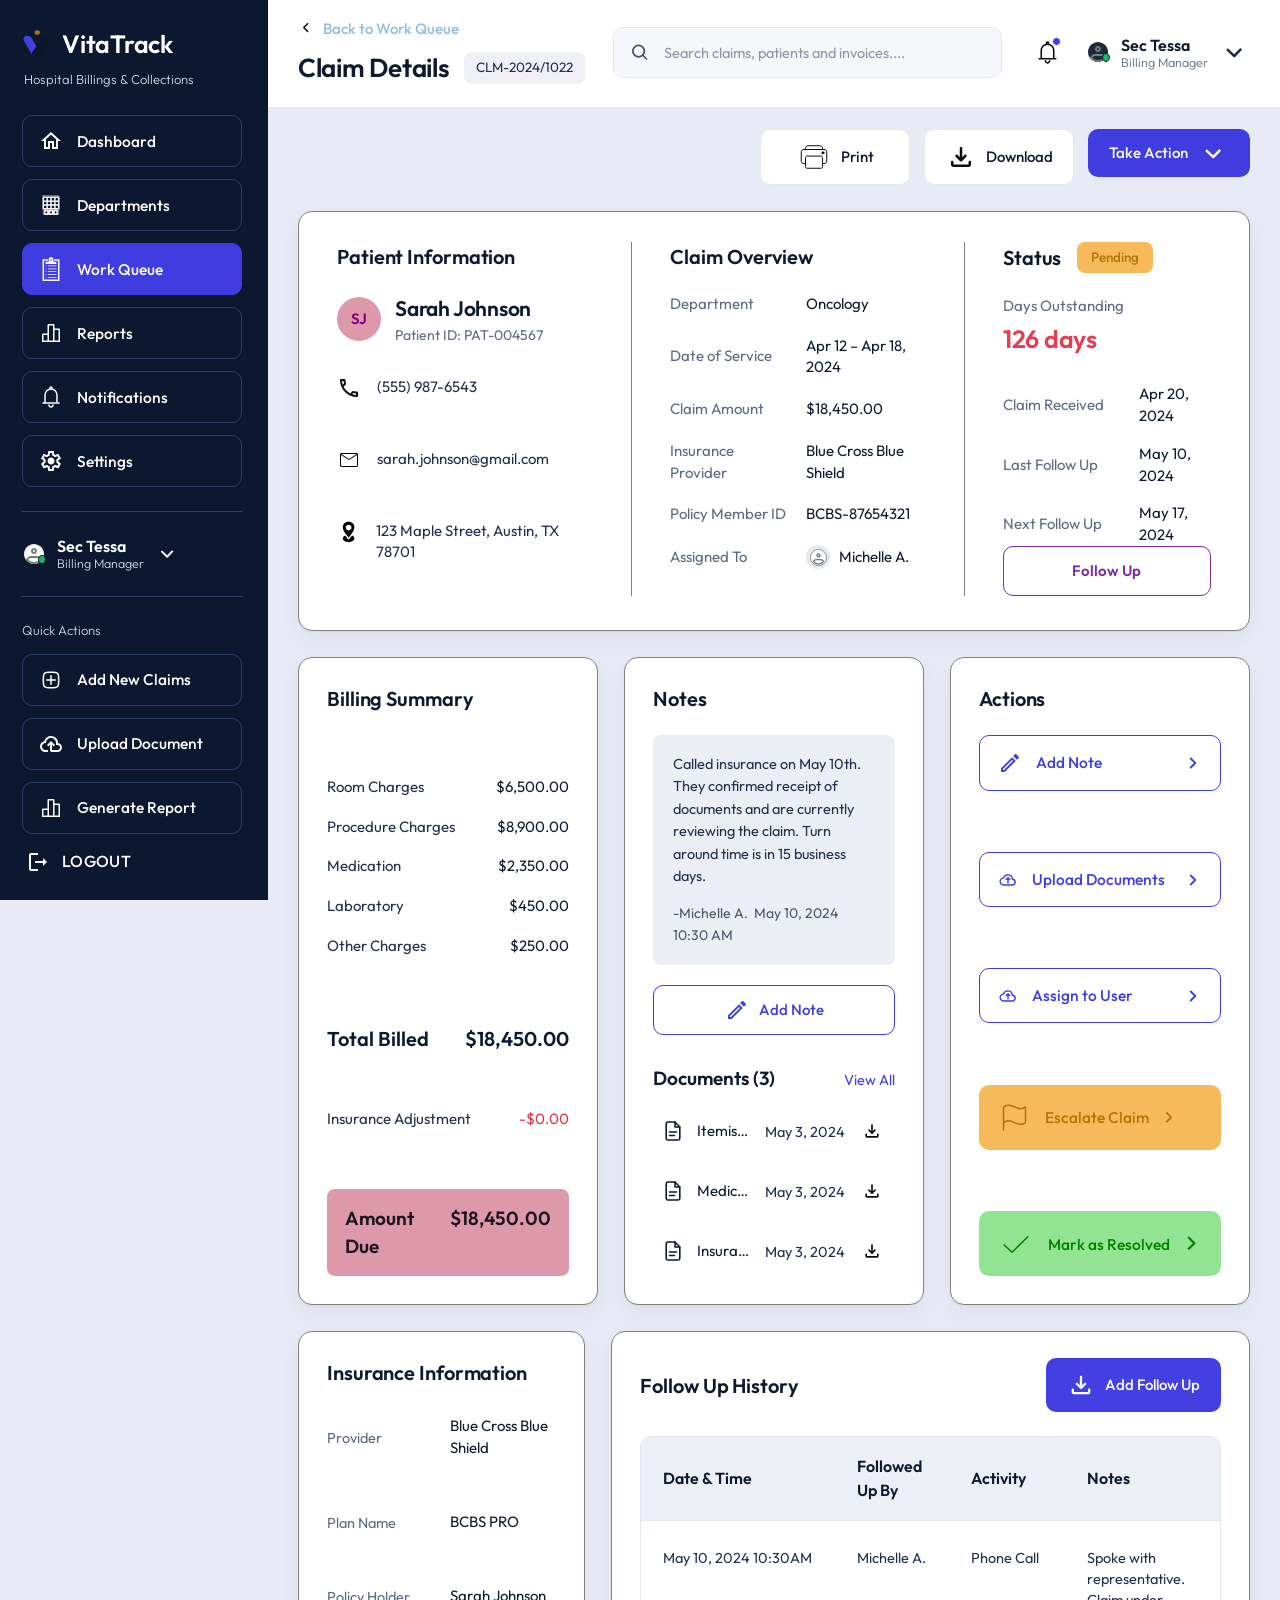
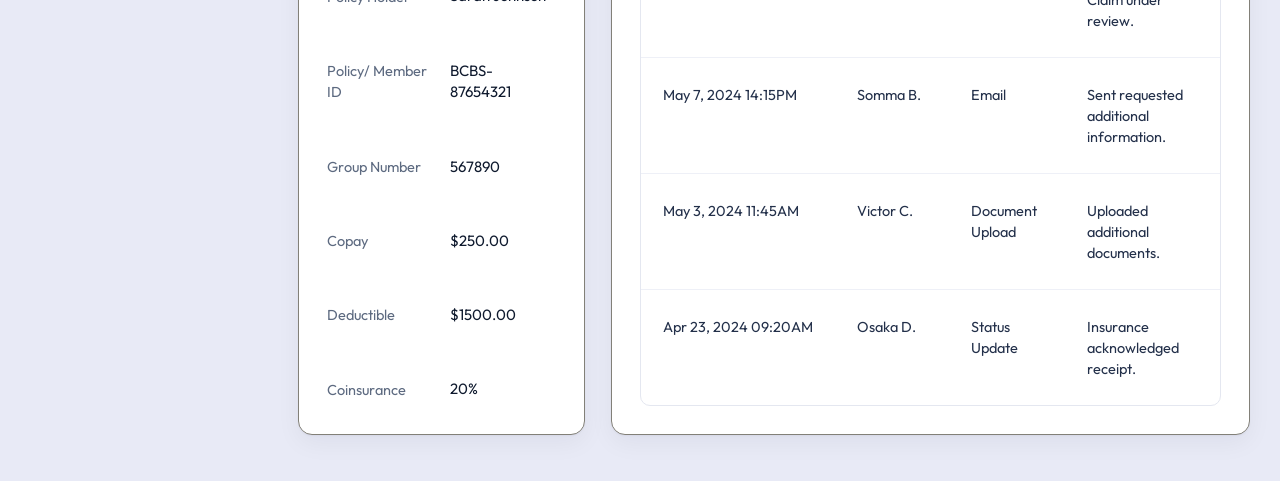
==== commit 1a090702: "Update print statement from 'Hello' to 'Goodbye'" ====
--- a/claimdetails.html
+++ b/claimdetails.html
@@ -8,7 +8,7 @@
   <link rel="preconnect" href="https://fonts.googleapis.com" />
   <link rel="preconnect" href="https://fonts.gstatic.com" crossorigin />
   <link href="https://fonts.googleapis.com/css2?family=Outfit:wght@300;400;500;600;700&display=swap" rel="stylesheet" />
-  <link rel="stylesheet" href="claimdetails.css?v=20" />
+  <link rel="stylesheet" href="claimdetails.css?v=21" />
 </head>
 
 <body>
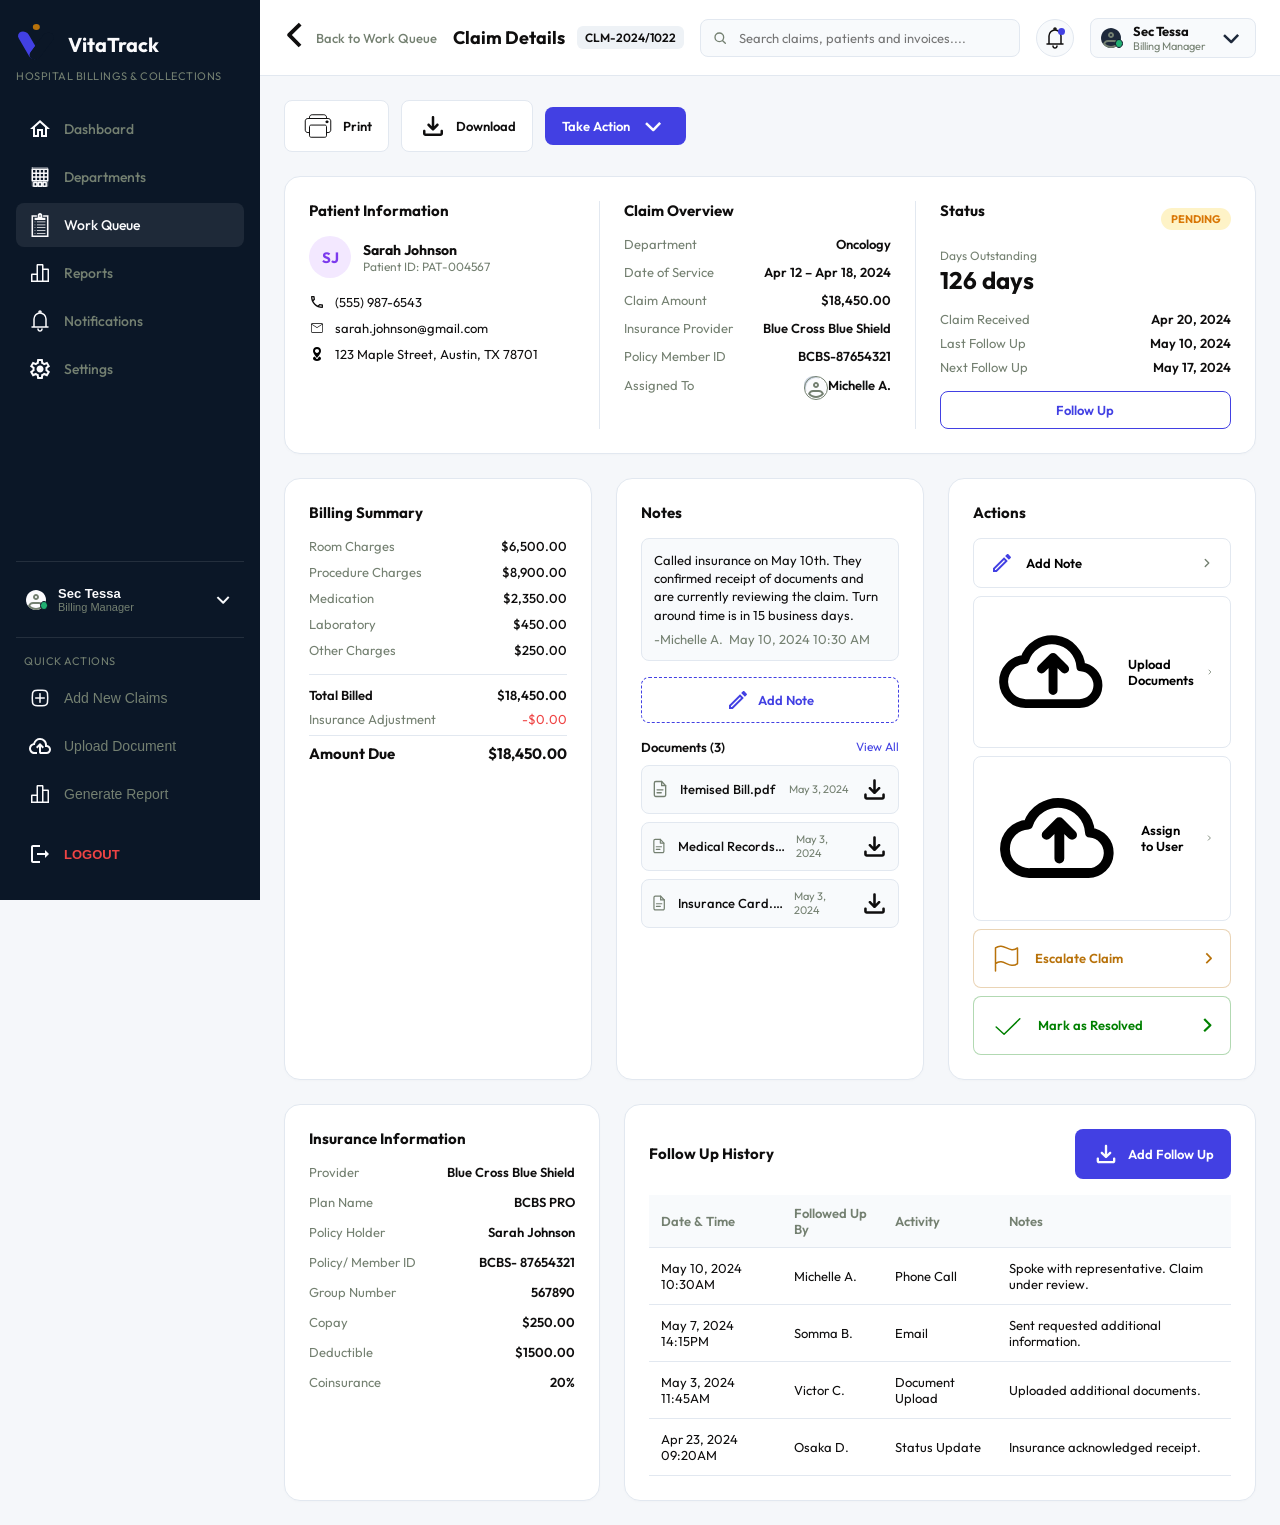
==== commit a767654a: "Update print statement to display 'Goodbye World'" ====
--- a/claimdetails.html
+++ b/claimdetails.html
@@ -8,7 +8,7 @@
   <link rel="preconnect" href="https://fonts.googleapis.com" />
   <link rel="preconnect" href="https://fonts.gstatic.com" crossorigin />
   <link href="https://fonts.googleapis.com/css2?family=Outfit:wght@300;400;500;600;700&display=swap" rel="stylesheet" />
-  <link rel="stylesheet" href="claimdetails.css?v=21" />
+  <link rel="stylesheet" href="claimdetails.css?v=22" />
 </head>
 
 <body>
@@ -218,6 +218,14 @@
               <a class="menu__item menu__item--stack" href="#">
                 <strong>Claim overdue</strong>
                 <small>CLM-2024/1022 has passed 120 days.</small>
+              </a>
+              <a class="menu__item menu__item--stack" href="#">
+                <strong>Insurer update</strong>
+                <small>Blue Cross Blue Shield is reviewing the claim.</small>
+              </a>
+              <a class="menu__item menu__item--stack" href="#">
+                <strong>Follow up due</strong>
+                <small>Next follow up scheduled for May 17, 2024.</small>
               </a>
               <div class="menu__sep"></div>
               <a class="menu__item" href="#">Mark all as read</a>
--- a/claimdetails.css
+++ b/claimdetails.css
@@ -1,1599 +1,1079 @@
-/* ============================================================
-   VitaTrack — Hospital Billings & Collections
-   Claim Details screen
-   ============================================================ */
-
-/* ---------- tokens ---------- */
+/* ==========================================================================
+   VitaTrack - Claim Details Page Stylesheet
+   ========================================================================== */
+
 :root {
-  --navy: #0b1830;
-  --navy-soft: #16274a;
-  --navy-line: #2c3f66;
-
-  --indigo: #3f3ce0;
-  --indigo-dark: #322fc4;
-  --indigo-soft: #ecebfd;
-
-  --page: #e8eaf6;
-  --card: #ffffff;
-
-  --ink: #0f1a2e;
-  --ink-2: #23304a;
-  --muted: #5d6a80;
-  --muted-2: #7c879a;
-
-  --line: #e4e7f0;
-  --line-soft: #eef0f7;
-
-  --plum: #7a2ea0;
-  --crimson: #dd3547;
-  --pink: #e9b3bf;
-  --amber: #f0b95f;
-  --amber-ink: #6d4a12;
-  --green: #a8e5a3;
-  --green-ink: #1f5b28;
-  --gold: #f3c163;
-  --gold-ink: #6a4a10;
-
-  --r-sm: 8px;
-  --r-md: 10px;
-  --r-lg: 14px;
-
-  --shadow: 0 1px 2px rgba(15, 26, 46, .04), 0 8px 24px rgba(15, 26, 46, .05);
-}
-
-/* ---------- reset ---------- */
-*,
-*::before,
-*::after {
+  --font-main: 'Outfit', sans-serif;
+  
+  --bg-app: #F5F7FA;
+  --bg-sidebar: #0B1727;
+  --bg-card: #FFFFFF;
+  --bg-topbar: #FFFFFF;
+  
+  --text-main: #0F0E0E;
+  --text-muted: #748071;
+  --text-light: #FBFBFD;
+  
+  --primary: #4240E3;
+  --primary-hover: #3533c7;
+  
+  --amber: #B8720A;
+  --green: #008000;
+  
+  --border-color: #E2E8F0;
+  --radius-card: 16px;
+  --radius-sm: 8px;
+}
+
+* {
   box-sizing: border-box;
-}
-
-html {
-  -webkit-text-size-adjust: 100%;
-}
-
-body {
   margin: 0;
   padding: 0;
-  background: var(--page);
-  color: var(--ink);
-  font-family: "Outfit", "Segoe UI", system-ui, -apple-system, sans-serif;
-  font-size: 15px;
-  line-height: 1.45;
+}
+
+body {
+  font-family: var(--font-main);
+  background-color: var(--bg-app);
+  color: var(--text-main);
   -webkit-font-smoothing: antialiased;
 }
 
-h1,
-h2,
-h3,
-h4,
-p,
-dl,
-dd,
-ul,
-figure {
-  margin: 0;
-}
-
-ul {
-  padding: 0;
-  list-style: none;
-}
-
-button {
-  font: inherit;
-  color: inherit;
-  cursor: pointer;
-}
-
-a {
-  color: inherit;
-  text-decoration: none;
-}
-
-table {
-  border-collapse: collapse;
-  width: 100%;
-}
-
-:focus-visible {
-  outline: 2px solid var(--indigo);
-  outline-offset: 2px;
-  border-radius: 4px;
-}
-
-/* ---------- icon sizing ---------- */
-.ico {
-  width: 20px;
-  height: 20px;
-  flex: none;
-}
-
-.ico--lg {
-  width: 24px;
-  height: 24px;
-}
-
-.chev {
-  width: 18px;
-  height: 18px;
-  flex: none;
-}
-
-.arrow {
-  width: 18px;
-  height: 18px;
-  flex: none;
-  margin-left: auto;
-}
-
-/* ---------- shell ---------- */
 .app {
-  display: grid;
-  grid-template-columns: 268px minmax(0, 1fr);
+  display: flex;
   min-height: 100vh;
-  min-height: 100dvh;
-  background: var(--page);
-}
-
-/* ============================================================
-   SIDEBAR (Scrollable Fix)
-   ============================================================ */
-.sidebar {
-  background: var(--navy);
-  color: #fff;
-  padding: 26px 22px 24px;
-  height: 100vh;
-  position: sticky;
-  top: 0;
-  overflow: hidden;
-}
-
-.sidebar__scroll {
-  height: 100%;
-  overflow-y: auto;
-  display: flex;
-  flex-direction: column;
-  padding-right: 4px;
-}
-
-.brand {
-  display: flex;
-  align-items: center;
-  gap: 10px;
-}
-
-.brand__mark {
-  width: 30px;
-  height: 32px;
-  display: block;
-}
-
-.brand__mark svg {
-  width: 100%;
-  height: 100%;
-}
-
-.brand__name {
-  font-size: 25px;
-  font-weight: 600;
-  letter-spacing: -.01em;
-}
-
-.brand__tagline {
-  margin: 8px 0 26px 2px;
-  font-size: 13px;
-  font-weight: 300;
-  color: #d3d8e4;
-}
-
-.nav {
-  display: flex;
-  flex-direction: column;
-  gap: 12px;
-}
-
-.nav__item {
-  display: flex;
-  align-items: center;
-  gap: 14px;
-  width: 100%;
-  padding: 13px 16px;
-  border: 1px solid var(--navy-line);
-  border-radius: var(--r-md);
-  background: transparent;
-  color: #fff;
-  font-size: 15.5px;
-  font-weight: 500;
-  text-align: left;
-  transition: background-color .16s ease, border-color .16s ease;
-}
-
-.nav__item:hover {
-  background: var(--navy-soft);
-  border-color: #3c5488;
-}
-
-.nav__item--active {
-  background: var(--indigo);
-  border-color: var(--indigo);
-}
-
-.nav__item--active:hover {
-  background: var(--indigo-dark);
-  border-color: var(--indigo-dark);
-}
-
-.rule {
-  border: 0;
-  border-top: 1px solid var(--navy-line);
-  margin: 24px 0;
-}
-
-.side-user {
-  display: flex;
-  align-items: center;
-  gap: 11px;
-  width: 100%;
-  padding: 0;
-  border: 0;
-  background: none;
-  text-align: left;
-}
-
-.side-user__text {
-  display: flex;
-  flex-direction: column;
-  line-height: 1.25;
-}
-
-.side-user__text strong {
-  font-size: 16px;
-  font-weight: 600;
-}
-
-.side-user__text small {
-  font-size: 12.5px;
-  font-weight: 300;
-  color: #cfd6e4;
-}
-
-.side-user .chev {
-  margin-left: auto;
-  color: #e6eaf3;
-}
-
-.side-label {
-  font-size: 13px;
-  font-weight: 300;
-  color: #cbd2e0;
-  margin-bottom: 14px;
-}
-
-.quick {
-  display: flex;
-  flex-direction: column;
-  gap: 12px;
-}
-
-.nav__item--btn {
-  font-weight: 500;
-}
-
-.logout {
-  display: flex;
-  align-items: center;
-  gap: 12px;
-  margin-top: auto;
-  padding: 16px 4px 10px;
-  border: 0;
-  background: none;
-  font-size: 16px;
-  font-weight: 500;
-  letter-spacing: .02em;
-}
-
-.logout:hover {
-  color: #b9c2d6;
-}
-
-/* avatars */
-.avatar {
-  width: 30px;
-  height: 30px;
-  flex: none;
-  display: grid;
-  place-items: center;
-  border-radius: 50%;
-  background: #d8dde8;
-}
-
-.avatar svg {
-  width: 20px;
-  height: 20px;
-}
-
-.avatar--sm {
-  width: 24px;
-  height: 24px;
-  background: #e6e9f1;
-}
-
-.avatar--sm svg {
-  width: 17px;
-  height: 17px;
-}
-
-.avatar--dot {
-  position: relative;
-}
-
-.avatar--dot::after {
-  content: "";
-  position: absolute;
-  right: -1px;
-  bottom: -1px;
-  width: 9px;
-  height: 9px;
-  border-radius: 50%;
-  background: #22c55e;
-  border: 1.5px solid var(--navy);
-}
-
-.topbar .avatar--dot::after {
-  border-color: #fff;
-}
-
-/* ============================================================
-   TOP BAR
-   ============================================================ */
-.topbar {
-  display: flex;
-  align-items: center;
-  gap: 28px;
-  padding: 18px 30px 20px;
-  background: #fff;
-}
-
-/* Mobile brand row hidden by default on desktop */
-.topbar-mobile-brand {
+}
+
+/* ================= SIDEBAR ================= */
+.drawer-toggle {
   display: none;
-}
-
-.topbar__left {
-  min-width: 232px;
-}
-
-.back {
-  display: inline-flex;
-  align-items: center;
-  gap: 8px;
-  color: #8FBEDF;
-  font-size: 15px;
-  font-weight: 500;
-  transition: transform .18s ease;
-}
-
-.back svg {
-  width: 17px;
-  height: 17px;
-}
-
-.back:hover {
-  text-decoration: underline;
-  transform: translateX(-3px);
-}
-
-.topbar__title {
-  display: flex;
-  align-items: center;
-  gap: 14px;
-  margin-top: 6px;
-}
-
-.topbar__title h2 {
-  font-size: 26px;
-  font-weight: 600;
-  letter-spacing: -.01em;
-}
-
-.chip {
-  padding: 6px 12px;
-  border-radius: var(--r-sm);
-  background: #eef0f6;
-  color: var(--ink-2);
-  font-size: 13.5px;
-  font-weight: 400;
-}
-
-.search {
-  position: relative;
-  flex: 1;
-  max-width: 640px;
-  margin-inline: auto;
-}
-
-.search__ico {
-  position: absolute;
-  left: 16px;
-  top: 50%;
-  transform: translateY(-50%);
-  width: 21px;
-  height: 21px;
-  color: #46536b;
-  pointer-events: none;
-}
-
-.search input {
-  width: 100%;
-  padding: 14px 18px 14px 50px;
-  border: 1px solid var(--line);
-  border-radius: var(--r-md);
-  background: #f6f7fb;
-  font: inherit;
-  font-size: 14.5px;
-  color: var(--ink);
-}
-
-.search input::placeholder {
-  color: #8a94a6;
-}
-
-.search input:focus {
-  outline: none;
-  border-color: var(--indigo);
-  background: #fff;
-  box-shadow: 0 0 0 3px rgba(63, 60, 224, .12);
-}
-
-.topbar__right {
-  display: flex;
-  align-items: center;
-  gap: 22px;
-  margin-left: auto;
-}
-
-.bell {
-  position: relative;
-  display: grid;
-  place-items: center;
-  width: 34px;
-  height: 34px;
-  border: 0;
-  background: none;
-  color: var(--ink);
-}
-
-.bell svg {
-  width: 25px;
-  height: 25px;
-}
-
-.bell__dot {
-  position: absolute;
-  top: 2px;
-  right: 3px;
-  width: 9px;
-  height: 9px;
-  border-radius: 50%;
-  background: var(--indigo);
-  border: 1.5px solid #fff;
-}
-
-.account {
-  display: flex;
-  align-items: center;
-  gap: 11px;
-  padding: 0;
-  border: 0;
-  background: none;
-}
-
-.account__text {
-  display: flex;
-  flex-direction: column;
-  line-height: 1.25;
-  text-align: left;
-}
-
-.account__text strong {
-  font-size: 16px;
-  font-weight: 600;
-}
-
-.account__text small {
-  font-size: 12.5px;
-  font-weight: 300;
-  color: var(--muted);
-}
-
-.account .chev {
-  margin-left: 6px;
-  color: var(--ink);
-}
-
-/* ============================================================
-   CONTENT & STRUCTURED ROWS
-   ============================================================ */
-.content {
-  padding: 22px 30px 46px;
-  display: flex;
-  flex-direction: column;
-  gap: 26px;
-}
-
-.card {
-  background: var(--card);
-  border: 1px solid var(--line-soft);
-  border-radius: var(--r-lg);
-  box-shadow: var(--shadow);
-  padding: 26px 28px 28px;
-  display: flex;
-  flex-direction: column;
-}
-
-.card__title {
-  font-size: 20px;
-  font-weight: 600;
-  letter-spacing: -.005em;
-  margin-bottom: 22px;
-}
-
-.card__title--flush {
-  margin-bottom: 0;
-}
-
-/* ---------- toolbar ---------- */
-.toolbar {
-  display: flex;
-  justify-content: flex-end;
-  gap: 14px;
-  flex-wrap: wrap;
-}
-
-.btn {
-  display: inline-flex;
-  align-items: center;
-  justify-content: center;
-  gap: 10px;
-  padding: 12px 20px;
-  border-radius: var(--r-md);
-  border: 1px solid transparent;
-  font-size: 15px;
-  font-weight: 500;
-  transition: background-color .16s ease, color .16s ease, border-color .16s ease;
-}
-
-.btn--ghost {
-  background: #fff;
-  border-color: var(--line);
-  color: var(--ink);
-  min-width: 150px;
-}
-
-.btn--ghost:hover {
-  background: #f4f5fa;
-}
-
-.btn--primary {
-  background: var(--indigo);
-  color: #fff;
-  min-width: 150px;
-}
-
-.btn--primary:hover {
-  background: var(--indigo-dark);
-}
-
-.btn--outline-plum {
-  width: 100%;
-  margin-top: auto;
-  background: #fff;
-  border-color: var(--plum);
-  color: var(--plum);
-  font-weight: 600;
-  padding: 13px 20px;
-  transition: transform .18s ease, background-color .16s ease, border-color .16s ease;
-}
-
-.btn--outline-plum:hover {
-  background: #faf2fd;
-  transform: scale(1.02);
-}
-
-.btn--outline-blue {
-  background: #fff;
-  border-color: var(--indigo);
-  color: var(--indigo);
-  transition: transform .18s ease, background-color .16s ease, border-color .16s ease;
-}
-
-.btn--outline-blue:hover {
-  background: var(--indigo-soft);
-  transform: scale(1.02);
-}
-
-.btn--full {
-  width: 100%;
-}
-
-/* ---------- Row 1: Unified Container with Vertical Lines ---------- */
-.overview {
-  display: grid;
-  grid-template-columns: repeat(3, minmax(0, 1fr));
-  gap: 0;
-  padding: 30px 0 34px;
-  border: 0.5px solid #828078;
-}
-
-.overview__col {
-  padding: 0 24px;
-  display: flex;
-  flex-direction: column;
-}
-
-.overview__col+.overview__col {
-  border-left: 0.5px solid #828078;
-}
-
-.patient {
-  display: flex;
-  align-items: center;
-  gap: 14px;
-  margin-bottom: 26px;
-}
-
-.initials {
-  width: 44px;
-  height: 44px;
-  flex: none;
-  display: grid;
-  place-items: center;
-  border-radius: 50%;
-  background: #DD99AA;
-  color: #800080;
-  font-size: 15px;
-  font-weight: 600;
-  letter-spacing: .02em;
-}
-
-.patient__name {
-  font-size: 21px;
-  font-weight: 600;
-  letter-spacing: -.01em;
-}
-
-.patient__id {
-  font-size: 14px;
-  color: var(--muted);
-  margin-top: 2px;
-}
-
-.contact {
-  display: flex;
-  flex-direction: column;
-  gap: 24px;
-  margin-top: 4px;
-}
-
-.contact li {
-  display: flex;
-  align-items: flex-start;
-  gap: 16px;
-  font-size: 15px;
-  color: var(--ink-2);
-  min-height: 48px;
-}
-
-.contact .ico {
-  color: var(--ink);
-  margin-top: 2px;
-}
-
-/* label / value pairs */
-.pairs {
-  display: flex;
-  flex-direction: column;
-  gap: 20px;
-}
-
-.pairs--tight {
-  gap: 16px;
-}
-
-.pairs--loose {
-  display: flex;
-  flex-direction: column;
-  gap: 18px;
-  margin-top: 4px;
-}
-
-.pair {
-  display: grid;
-  grid-template-columns: minmax(120px, 1fr) 1.25fr;
-  gap: 16px;
-  align-items: center;
-}
-
-.pair dt {
-  font-size: 15px;
-  color: var(--muted);
-  font-weight: 400;
-}
-
-.pair dd {
-  font-size: 15px;
-  color: var(--ink);
-}
-
-.pairs--loose .pair {
-  grid-template-columns: 1fr 1fr;
-}
-
-.pairs--loose .pair dt {
-  font-size: 14.5px;
-}
-
-.assignee {
-  display: flex;
-  align-items: center;
-  gap: 9px;
-}
-
-.status-head {
-  display: flex;
-  align-items: center;
-  gap: 16px;
-  margin-bottom: 22px;
-}
-
-.status-head .card__title {
-  margin-bottom: 0;
-}
-
-.badge {
-  padding: 6px 14px;
-  border-radius: var(--r-sm);
-  font-size: 13.5px;
-  font-weight: 500;
-}
-
-.badge--pending {
-  background: #F6BA5A;
-  color: #B8720A;
-}
-
-.stat__label {
-  font-size: 15px;
-  color: var(--muted);
-}
-
-.stat__value {
-  font-size: 25px;
-  font-weight: 600;
-  color: #E43E52;
-  margin: 4px 0 26px;
-  letter-spacing: -.01em;
-}
-
-/* ---------- Row 2: Billing Summary, Notes, Actions ---------- */
-.grid-3 {
-  display: grid;
-  grid-template-columns: repeat(3, minmax(0, 1fr));
-  gap: 26px;
-  align-items: stretch;
-}
-
-.grid-3>.card {
-  display: flex;
-  flex-direction: column;
-  justify-content: space-between;
-  border: 0.5px solid #828078;
-}
-
-/* billing summary */
-.lines {
-  display: flex;
-  flex-direction: column;
-  gap: 18px;
-  margin-bottom: 12px;
-}
-
-.lines li {
-  display: flex;
-  justify-content: space-between;
-  gap: 16px;
-  font-size: 15px;
-}
-
-.lines li span:first-child {
-  color: var(--ink-2);
-}
-
-.lines li span:last-child {
-  color: var(--ink);
-}
-
-.total {
-  display: flex;
-  justify-content: space-between;
-  gap: 16px;
-  margin-top: 14px;
-  font-size: 20px;
-  font-weight: 600;
-}
-
-.adjustment {
-  display: flex;
-  justify-content: space-between;
-  gap: 16px;
-  margin-top: 14px;
-  font-size: 15px;
-  color: var(--ink-2);
-}
-
-.neg {
-  color: var(--crimson);
-}
-
-.due {
-  display: flex;
-  justify-content: space-between;
-  gap: 16px;
-  margin-top: 18px;
-  padding: 16px 18px;
-  border-radius: var(--r-sm);
-  background: #DD99AA;
-  font-size: 19px;
-  font-weight: 600;
-  color: #1c1420;
-}
-
-/* notes */
-.note {
-  padding: 18px 20px;
-  border-radius: var(--r-sm);
-  background: #eceef5;
-  font-size: 14.5px;
-  color: var(--ink-2);
-  line-height: 1.55;
-}
-
-.note__meta {
-  margin-top: 16px;
-  font-size: 14px;
-  color: #4d586c;
-}
-
-.card .btn--outline-blue {
-  margin-top: 20px;
-}
-
-.docs-head {
-  display: flex;
-  align-items: baseline;
-  justify-content: space-between;
-  gap: 16px;
-  margin-top: 30px;
-}
-
-.docs-head__title {
-  font-size: 19px;
-  font-weight: 600;
-}
-
-.link {
-  color: var(--indigo);
-  font-size: 14.5px;
-}
-
-.link:hover {
-  text-decoration: underline;
-}
-
-.docs {
-  display: flex;
-  flex-direction: column;
-  gap: 10px;
-  margin-top: 14px;
-}
-
-.docs li {
-  display: grid;
-  grid-template-columns: 24px minmax(0, 1fr) auto 30px;
-  align-items: center;
-  gap: 12px;
-  padding: 10px 8px;
-  border-radius: var(--r-sm);
-}
-
-.docs li:hover {
-  background: #f5f6fb;
-}
-
-.doc-ico {
-  color: var(--ink);
-}
-
-.docs__name {
-  font-size: 15px;
-  white-space: nowrap;
-  overflow: hidden;
-  text-overflow: ellipsis;
-}
-
-.docs__date {
-  font-size: 14.5px;
-  color: var(--ink-2);
-  white-space: nowrap;
-  text-align: right;
-}
-
-.icon-btn {
-  display: grid;
-  place-items: center;
-  width: 30px;
-  height: 30px;
-  flex: none;
-  padding: 0;
-  border: 0;
-  border-radius: var(--r-sm);
-  background: none;
-  color: var(--ink);
-  margin-left: auto;
-}
-
-.icon-btn svg {
-  width: 20px;
-  height: 20px;
-}
-
-.icon-btn:hover {
-  background: #e9ebf3;
-}
-
-/* actions */
-.actions {
-  display: flex;
-  flex-direction: column;
-  justify-content: space-between;
-  height: 100%;
-  flex: 1;
-}
-
-.action {
-  display: flex;
-  align-items: center;
-  gap: 14px;
-  width: 100%;
-  padding: 15px 18px;
-  border: 1px solid transparent;
-  border-radius: var(--r-md);
-  font-size: 15.5px;
-  font-weight: 500;
-  text-align: left;
-  transition: transform .18s ease, filter .16s ease, background-color .16s ease;
-}
-
-.action:hover {
-  transform: scale(1.02);
-}
-
-.action--outline {
-  background: #fff;
-  border-color: var(--indigo);
-  color: var(--indigo);
-}
-
-.action--outline:hover {
-  background: var(--indigo-soft);
-}
-
-.action--amber {
-  background: #F6BA5A;
-  color: #B8720A;
-}
-
-.action--green {
-  background: #92E492;
-  color: #008000;
-}
-
-.action--amber:hover,
-.action--green:hover {
-  filter: brightness(.96);
-}
-
-/* ---------- Row 3: Insurance Information & Follow Up History ---------- */
-.grid-bottom {
-  display: grid;
-  grid-template-columns: minmax(0, .45fr) minmax(0, 1fr);
-  gap: 26px;
-  align-items: stretch;
-}
-
-.grid-bottom>.card {
-  display: flex;
-  flex-direction: column;
-  justify-content: space-between;
-  height: 100%;
-  border: 0.5px solid #828078;
-}
-
-.pairs--loose {
-  display: flex;
-  flex-direction: column;
-  justify-content: space-between;
-  flex: 1;
-  margin-top: 6px;
-  margin-bottom: 6px;
-}
-
-.history-head {
-  display: flex;
-  align-items: center;
-  justify-content: space-between;
-  gap: 20px;
-  margin-bottom: 24px;
-}
-
-.table-wrap {
-  border: 1px solid var(--line);
-  border-radius: var(--r-md);
-  overflow: hidden;
-}
-
-.table thead th {
-  padding: 18px 22px;
-  background: #edeff6;
-  border-bottom: 1px solid var(--line);
-  font-size: 16px;
-  font-weight: 600;
-  text-align: left;
-  color: var(--ink);
-}
-
-.table tbody td {
-  padding: 26px 22px;
-  font-size: 14.5px;
-  color: var(--ink-2);
-  vertical-align: top;
-}
-
-.table tbody tr+tr td {
-  border-top: 1px solid var(--line-soft);
-}
-
-.table tbody td:first-child {
-  white-space: nowrap;
-}
-
-.table tbody td:last-child {
-  max-width: 260px;
-}
-
-.table tbody tr:hover td {
-  background: #fafbfe;
-}
-
-
-/* ============================================================
-   INTERACTIVE LAYER — Dropdown Fixes
-   ============================================================ */
-
-[hidden] {
-  display: none !important;
-}
-
-.linkish {
-  padding: 0;
-  border: 0;
-  background: none;
-  font: inherit;
-  color: var(--ink-2);
-  text-align: left;
-  cursor: pointer;
-}
-
-.linkish:hover {
-  color: var(--indigo);
-  text-decoration: underline;
-}
-
-.menu {
-  position: relative;
-}
-
-.menu>summary {
-  cursor: pointer;
-  list-style: none;
-  user-select: none;
-}
-
-.menu>summary::-webkit-details-marker {
-  display: none;
-}
-
-.menu>summary::marker {
-  content: "";
-}
-
-.menu>summary:focus-visible {
-  outline: 2px solid var(--indigo);
-  outline-offset: 2px;
-}
-
-.menu[open]>summary .chev {
-  transform: rotate(180deg);
-}
-
-.menu>summary .chev {
-  transition: transform .18s ease;
-}
-
-/* Safe default dropdown positioning */
-.menu__panel {
-  position: absolute;
-  top: calc(100% + 10px);
-  right: 0;
-  left: auto;
-  z-index: 60;
-  min-width: 232px;
-  padding: 8px;
-  border: 1px solid var(--line);
-  border-radius: var(--r-md);
-  background: #fff;
-  box-shadow: 0 12px 32px rgba(15, 26, 46, .16);
-}
-
-.menu__panel--wide {
-  min-width: 300px;
-  right: 0;
-  left: auto;
-}
-
-.menu__panel--right {
-  left: auto;
-  right: 0;
-}
-
-.menu__head {
-  padding: 8px 12px 10px;
-  font-size: 13px;
-  font-weight: 500;
-  color: var(--muted);
-}
-
-.menu__item {
-  display: block;
-  width: 100%;
-  padding: 11px 12px;
-  border-radius: var(--r-sm);
-  font-size: 14.5px;
-  text-align: left;
-  color: var(--ink);
-}
-
-.menu__item:hover {
-  background: #f2f3fa;
-}
-
-.menu__item--danger {
-  color: var(--crimson);
-}
-
-.menu__item--danger:hover {
-  background: #fdf0f2;
-}
-
-.menu__item--stack {
-  display: grid;
-  gap: 3px;
-}
-
-.menu__item--stack strong {
-  font-size: 14.5px;
-  font-weight: 600;
-}
-
-.menu__item--stack small {
-  font-size: 13px;
-  color: var(--muted);
-  line-height: 1.4;
-}
-
-.menu__sep {
-  height: 1px;
-  margin: 6px 4px;
-  background: var(--line);
-}
-
-summary.btn {
-  display: inline-flex;
-}
-
-summary.bell {
-  display: grid;
-}
-
-summary.account {
-  display: flex;
-}
-
-/* ---------- mobile drawer: checkbox + label ---------- */
-.drawer-toggle {
-  position: absolute;
-  width: 1px;
-  height: 1px;
-  margin: -1px;
-  padding: 0;
-  overflow: hidden;
-  clip: rect(0 0 0 0);
-  white-space: nowrap;
-  border: 0;
-}
-
-.burger {
-  display: none;
-  place-items: center;
-  width: 42px;
-  height: 42px;
-  flex: none;
-  border: 1px solid var(--line);
-  border-radius: var(--r-md);
-  background: #fff;
-  color: var(--ink);
-  cursor: pointer;
-}
-
-.burger svg {
-  width: 22px;
-  height: 22px;
-}
-
-.burger:hover {
-  background: #f4f5fa;
 }
 
 .scrim {
   display: none;
   position: fixed;
   inset: 0;
-  z-index: 40;
-  background: rgba(9, 16, 30, .5);
+  background: rgba(11, 23, 39, 0.5);
+  z-index: 99;
+}
+
+.sidebar {
+  width: 260px;
+  background-color: var(--bg-sidebar);
+  color: var(--text-light);
+  flex-shrink: 0;
+  display: flex;
+  flex-direction: column;
+  position: sticky;
+  top: 0;
+  height: 100vh;
+  z-index: 100;
+  transition: transform 0.3s ease;
+}
+
+.sidebar__scroll {
+  padding: 24px 16px;
+  display: flex;
+  flex-direction: column;
+  height: 100%;
+  overflow-y: auto;
 }
 
 .drawer-close {
   display: none;
-  place-items: center;
   position: absolute;
-  top: 18px;
+  top: 16px;
   right: 16px;
-  width: 36px;
-  height: 36px;
-  border: 1px solid var(--navy-line);
-  border-radius: var(--r-sm);
-  color: #fff;
+  width: 32px;
+  height: 32px;
   cursor: pointer;
-}
-
-.drawer-close svg {
+  color: var(--text-light);
+}
+
+.brand {
+  display: flex;
+  align-items: center;
+  gap: 12px;
+  margin-bottom: 4px;
+}
+
+.brand__name {
+  font-size: 20px;
+  font-weight: 700;
+  color: var(--text-light);
+}
+
+.brand__tagline {
+  font-size: 11px;
+  color: var(--text-muted);
+  margin-bottom: 24px;
+  text-transform: uppercase;
+  letter-spacing: 0.5px;
+}
+
+.nav {
+  display: flex;
+  flex-direction: column;
+  gap: 4px;
+  flex-grow: 1;
+}
+
+.nav__item {
+  display: flex;
+  align-items: center;
+  gap: 12px;
+  padding: 10px 12px;
+  color: var(--text-muted);
+  text-decoration: none;
+  border-radius: var(--radius-sm);
+  font-size: 14px;
+  font-weight: 500;
+  transition: all 0.2s ease;
+}
+
+.nav__item svg {
+  flex-shrink: 0;
+}
+
+.nav__item:hover,
+.nav__item--active {
+  color: var(--text-light);
+  background-color: rgba(255, 255, 255, 0.08);
+}
+
+.rule {
+  border: none;
+  border-top: 1px solid rgba(255, 255, 255, 0.1);
+  margin: 16px 0;
+}
+
+.side-user {
+  background: transparent;
+  border: none;
+  width: 100%;
+  display: flex;
+  align-items: center;
+  gap: 10px;
+  padding: 8px;
+  border-radius: var(--radius-sm);
+  cursor: pointer;
+  color: var(--text-light);
+  text-align: left;
+}
+
+.side-user__text {
+  display: flex;
+  flex-direction: column;
+  flex-grow: 1;
+  overflow: hidden;
+}
+
+.side-user__text strong {
+  font-size: 13px;
+  white-space: nowrap;
+  overflow: hidden;
+  text-overflow: ellipsis;
+}
+
+.side-user__text small {
+  font-size: 11px;
+  color: var(--text-muted);
+}
+
+.side-label {
+  font-size: 11px;
+  text-transform: uppercase;
+  color: var(--text-muted);
+  letter-spacing: 0.5px;
+  margin-bottom: 8px;
+  padding-left: 8px;
+}
+
+.quick {
+  display: flex;
+  flex-direction: column;
+  gap: 4px;
+  margin-bottom: 16px;
+}
+
+.nav__item--btn {
+  background: transparent;
+  border: none;
+  width: 100%;
+  cursor: pointer;
+  text-align: left;
+}
+
+.logout {
+  background: transparent;
+  border: none;
+  display: flex;
+  align-items: center;
+  gap: 12px;
+  padding: 10px 12px;
+  color: #EF4444;
+  cursor: pointer;
+  font-size: 13px;
+  font-weight: 600;
+  border-radius: var(--radius-sm);
+  margin-top: auto;
+}
+
+/* ================= MAIN CONTENT ================= */
+.main {
+  flex-grow: 1;
+  display: flex;
+  flex-direction: column;
+  min-width: 0;
+}
+
+.topbar {
+  background-color: var(--bg-topbar);
+  border-bottom: 1px solid var(--border-color);
+  padding: 16px 24px;
+  display: flex;
+  align-items: center;
+  justify-content: space-between;
+  gap: 16px;
+  position: sticky;
+  top: 0;
+  z-index: 90;
+}
+
+.topbar-mobile-brand {
+  display: none;
+}
+
+.topbar__left {
+  display: flex;
+  align-items: center;
+  gap: 16px;
+}
+
+.burger {
+  display: none;
+  width: 24px;
+  height: 24px;
+  cursor: pointer;
+}
+
+.back {
+  display: flex;
+  align-items: center;
+  gap: 8px;
+  text-decoration: none;
+  color: var(--text-muted);
+  font-size: 13px;
+  font-weight: 500;
+}
+
+.back:hover {
+  color: var(--text-main);
+}
+
+.topbar__title {
+  display: flex;
+  align-items: center;
+  gap: 12px;
+}
+
+.topbar__title h2 {
+  font-size: 18px;
+  font-weight: 700;
+}
+
+.chip {
+  background-color: #EEF2F6;
+  color: var(--text-main);
+  padding: 4px 8px;
+  border-radius: 6px;
+  font-size: 12px;
+  font-weight: 600;
+}
+
+.search {
+  position: relative;
+  flex-grow: 1;
+  max-width: 400px;
+}
+
+.search__ico {
+  position: absolute;
+  left: 12px;
+  top: 50%;
+  transform: translateY(-50%);
+  width: 16px;
+  height: 16px;
+  color: var(--text-muted);
+}
+
+.search input {
+  width: 100%;
+  padding: 10px 14px 10px 38px;
+  background-color: #F8FAFC;
+  border: 1px solid var(--border-color);
+  border-radius: var(--radius-sm);
+  font-family: var(--font-main);
+  font-size: 13px;
+  color: var(--text-main);
+  outline: none;
+}
+
+.search input:focus {
+  border-color: var(--primary);
+  background-color: #FFFFFF;
+}
+
+.topbar__right {
+  display: flex;
+  align-items: center;
+  gap: 16px;
+}
+
+/* ================= MENUS & DROPDOWNS ================= */
+.menu {
+  position: relative;
+}
+
+.menu summary {
+  list-style: none;
+  cursor: pointer;
+}
+
+.menu summary::-webkit-details-marker {
+  display: none;
+}
+
+.bell {
+  position: relative;
+  width: 38px;
+  height: 38px;
+  border-radius: 50%;
+  background-color: #F8FAFC;
+  border: 1px solid var(--border-color);
+  display: flex;
+  align-items: center;
+  justify-content: center;
+  cursor: pointer;
+}
+
+.bell__dot {
+  position: absolute;
+  top: 8px;
+  right: 8px;
+  width: 7px;
+  height: 7px;
+  background-color: var(--primary);
+  border-radius: 50%;
+}
+
+.menu__panel {
+  position: absolute;
+  top: calc(100% + 8px);
+  right: 0;
+  background-color: #FFFFFF;
+  border: 1px solid var(--border-color);
+  border-radius: var(--radius-card);
+  box-shadow: 0 10px 25px -5px rgba(0, 0, 0, 0.1);
+  width: 260px;
+  padding: 8px;
+  z-index: 110;
+  display: flex;
+  flex-direction: column;
+  gap: 2px;
+}
+
+.menu__panel--wide {
+  width: 320px;
+}
+
+.menu__panel--right {
+  right: 0;
+  left: auto;
+}
+
+.menu__head {
+  padding: 8px 12px;
+  font-size: 12px;
+  font-weight: 600;
+  color: var(--text-muted);
+  border-bottom: 1px solid var(--border-color);
+  margin-bottom: 4px;
+}
+
+.menu__item {
+  display: flex;
+  flex-direction: column;
+  padding: 8px 12px;
+  color: var(--text-main);
+  text-decoration: none;
+  font-size: 13px;
+  border-radius: 6px;
+  transition: background 0.15s;
+}
+
+.menu__item:hover {
+  background-color: #F8FAFC;
+}
+
+.menu__item--stack strong {
+  font-size: 13px;
+  font-weight: 600;
+}
+
+.menu__item--stack small {
+  color: var(--text-muted);
+  font-size: 11px;
+}
+
+.menu__item--danger {
+  color: #EF4444;
+}
+
+.menu__sep {
+  height: 1px;
+  background-color: var(--border-color);
+  margin: 4px 0;
+}
+
+.account {
+  display: flex;
+  align-items: center;
+  gap: 10px;
+  padding: 4px 8px;
+  border-radius: var(--radius-sm);
+  background-color: #F8FAFC;
+  border: 1px solid var(--border-color);
+}
+
+.account__text {
+  display: flex;
+  flex-direction: column;
+  text-align: left;
+}
+
+.account__text strong {
+  font-size: 13px;
+}
+
+.account__text small {
+  font-size: 11px;
+  color: var(--text-muted);
+}
+
+/* ================= CONTENT & LAYOUT ================= */
+.content {
+  padding: 24px;
+  display: flex;
+  flex-direction: column;
+  gap: 24px;
+  max-width: 1400px;
+  width: 100%;
+  margin: 0 auto;
+}
+
+.toolbar {
+  display: flex;
+  align-items: center;
+  gap: 12px;
+}
+
+.btn {
+  display: inline-flex;
+  align-items: center;
+  justify-content: center;
+  gap: 8px;
+  padding: 10px 16px;
+  border-radius: var(--radius-sm);
+  font-family: var(--font-main);
+  font-size: 13px;
+  font-weight: 600;
+  cursor: pointer;
+  border: 1px solid transparent;
+  transition: all 0.2s;
+  text-decoration: none;
+}
+
+.btn--ghost {
+  background-color: #FFFFFF;
+  border-color: var(--border-color);
+  color: var(--text-main);
+}
+
+.btn--ghost:hover {
+  background-color: #F8FAFC;
+}
+
+.btn--primary {
+  background-color: var(--primary);
+  color: #FFFFFF;
+}
+
+.btn--primary:hover {
+  background-color: var(--primary-hover);
+}
+
+.btn--outline-plum {
+  background-color: transparent;
+  border: 1px solid var(--primary);
+  color: var(--primary);
+  width: 100%;
+  margin-top: 16px;
+}
+
+.btn--outline-plum:hover {
+  background-color: rgba(66, 64, 227, 0.05);
+}
+
+.btn--outline-blue {
+  background-color: transparent;
+  border: 1px dashed var(--primary);
+  color: var(--primary);
+}
+
+.btn--outline-blue:hover {
+  background-color: rgba(66, 64, 227, 0.05);
+}
+
+.btn--full {
+  width: 100%;
+}
+
+/* ================= CARDS ================= */
+.card {
+  background-color: var(--bg-card);
+  border: 1px solid var(--border-color);
+  border-radius: var(--radius-card);
+  padding: 24px;
+  box-shadow: 0 1px 3px rgba(0, 0, 0, 0.02);
+}
+
+.card__title {
+  font-size: 15px;
+  font-weight: 700;
+  margin-bottom: 16px;
+  color: var(--text-main);
+}
+
+.card__title--flush {
+  margin-bottom: 0;
+}
+
+/* Overview Section Grid */
+.overview {
+  display: grid;
+  grid-template-columns: repeat(3, 1fr);
+  gap: 24px;
+}
+
+.overview__col {
+  display: flex;
+  flex-direction: column;
+}
+
+.overview__col:not(:last-child) {
+  border-right: 1px solid var(--border-color);
+  padding-right: 24px;
+}
+
+.patient {
+  display: flex;
+  align-items: center;
+  gap: 12px;
+  margin-bottom: 16px;
+}
+
+.initials {
+  width: 42px;
+  height: 42px;
+  background-color: #F3E8FF;
+  color: #7C3AED;
+  border-radius: 50%;
+  display: flex;
+  align-items: center;
+  justify-content: center;
+  font-weight: 700;
+  font-size: 15px;
+}
+
+.patient__name {
+  font-weight: 700;
+  font-size: 14px;
+}
+
+.patient__id {
+  font-size: 12px;
+  color: var(--text-muted);
+}
+
+.contact {
+  list-style: none;
+  display: flex;
+  flex-direction: column;
+  gap: 10px;
+}
+
+.contact li {
+  display: flex;
+  align-items: center;
+  gap: 10px;
+  font-size: 13px;
+  color: var(--text-muted);
+}
+
+.contact svg {
+  flex-shrink: 0;
+  width: 16px;
+  height: 16px;
+}
+
+.linkish {
+  color: var(--text-main);
+  text-decoration: none;
+}
+
+.linkish:hover {
+  text-decoration: underline;
+  color: var(--primary);
+}
+
+/* Pairs / DL definitions */
+.pairs {
+  display: flex;
+  flex-direction: column;
+  gap: 12px;
+}
+
+.pairs--tight {
+  gap: 8px;
+}
+
+.pairs--loose {
+  gap: 14px;
+}
+
+.pair {
+  display: flex;
+  justify-content: space-between;
+  align-items: center;
+  font-size: 13px;
+}
+
+.pair dt {
+  color: var(--text-muted);
+}
+
+.pair dd {
+  font-weight: 600;
+  color: var(--text-main);
+  text-align: right;
+}
+
+.assignee {
+  display: flex;
+  align-items: center;
+  gap: 6px;
+}
+
+.avatar {
+  display: inline-block;
+  width: 20px;
+  height: 20px;
+  border-radius: 50%;
+  background-color: #CBD5E1;
+}
+
+.avatar--sm {
   width: 18px;
   height: 18px;
 }
 
-.drawer-close:hover {
-  background: var(--navy-soft);
-}
-
-/* ============================================================
-   RESPONSIVE MEDIA QUERIES 
-   ============================================================ */
-
-@media (min-width: 821px) {
-  .burger,
-  .scrim,
-  .drawer-close,
-  .topbar-mobile-brand {
-    display: none !important;
-  }
-}
-
-@media (min-width: 1025px) {
-  .overview {
-    display: grid;
-    grid-template-columns: 1.05fr 1.05fr .9fr;
-    gap: 0;
-    padding: 30px 0 34px;
-  }
-
-  .overview__col {
-    padding: 0 38px;
-    text-align: left;
-    align-items: stretch;
-  }
-
-  .overview__col+.overview__col {
-    border-left: 0.5px solid #828078;
-    border-top: 0;
-    padding-top: 0;
-  }
-
-  .grid-3 {
-    grid-template-columns: repeat(3, minmax(0, 1fr));
-  }
-
-  .grid-bottom {
-    grid-template-columns: minmax(0, .45fr) minmax(0, 1fr);
-  }
-}
-
+.status-head {
+  display: flex;
+  justify-content: space-between;
+  align-items: center;
+  margin-bottom: 12px;
+}
+
+.badge {
+  padding: 4px 10px;
+  border-radius: 20px;
+  font-size: 11px;
+  font-weight: 700;
+  text-transform: uppercase;
+}
+
+.badge--pending {
+  background-color: #FEF3C7;
+  color: #D97706;
+}
+
+.stat__label {
+  font-size: 12px;
+  color: var(--text-muted);
+  margin-bottom: 2px;
+}
+
+.stat__value {
+  font-size: 24px;
+  font-weight: 700;
+  margin-bottom: 16px;
+}
+
+/* Grids */
+.grid-3 {
+  display: grid;
+  grid-template-columns: repeat(3, 1fr);
+  gap: 24px;
+}
+
+.grid-bottom {
+  display: grid;
+  grid-template-columns: 1fr 2fr;
+  gap: 24px;
+}
+
+/* Billing Summary lines */
+.lines {
+  list-style: none;
+  display: flex;
+  flex-direction: column;
+  gap: 10px;
+  padding-bottom: 16px;
+  border-bottom: 1px solid var(--border-color);
+  margin-bottom: 12px;
+  font-size: 13px;
+}
+
+.lines li {
+  display: flex;
+  justify-content: space-between;
+  color: var(--text-muted);
+}
+
+.lines li span:last-child {
+  color: var(--text-main);
+  font-weight: 500;
+}
+
+.total, .adjustment, .due {
+  display: flex;
+  justify-content: space-between;
+  font-size: 13px;
+  margin-bottom: 8px;
+}
+
+.total {
+  font-weight: 600;
+}
+
+.adjustment {
+  color: var(--text-muted);
+}
+
+.neg {
+  color: #EF4444;
+}
+
+.due {
+  font-size: 15px;
+  font-weight: 700;
+  padding-top: 8px;
+  border-top: 1px solid var(--border-color);
+  margin-top: 8px;
+}
+
+/* Notes & Docs */
+.notes {
+  background-color: #F8FAFC;
+  border: 1px solid var(--border-color);
+  border-radius: var(--radius-sm);
+  padding: 12px;
+  margin-bottom: 16px;
+}
+
+.note p {
+  font-size: 13px;
+  line-height: 1.4;
+  margin-bottom: 6px;
+}
+
+.note__meta {
+  font-size: 11px;
+  color: var(--text-muted);
+  margin-bottom: 0 !important;
+}
+
+.docs-head {
+  display: flex;
+  justify-content: space-between;
+  align-items: center;
+  margin: 16px 0 10px 0;
+}
+
+.docs-head__title {
+  font-size: 13px;
+  font-weight: 600;
+}
+
+.link {
+  font-size: 12px;
+  color: var(--primary);
+  text-decoration: none;
+}
+
+.link:hover {
+  text-decoration: underline;
+}
+
+.docs {
+  list-style: none;
+  display: flex;
+  flex-direction: column;
+  gap: 8px;
+}
+
+.docs li {
+  display: flex;
+  align-items: center;
+  gap: 10px;
+  padding: 8px;
+  background-color: #F8FAFC;
+  border-radius: var(--radius-sm);
+  border: 1px solid var(--border-color);
+}
+
+.doc-ico {
+  width: 20px;
+  height: 20px;
+  color: var(--text-muted);
+}
+
+.docs__name {
+  font-size: 13px;
+  font-weight: 500;
+  flex-grow: 1;
+  white-space: nowrap;
+  overflow: hidden;
+  text-overflow: ellipsis;
+}
+
+.docs__date {
+  font-size: 11px;
+  color: var(--text-muted);
+}
+
+.icon-btn {
+  background: none;
+  border: none;
+  cursor: pointer;
+  color: var(--text-muted);
+  display: flex;
+  align-items: center;
+  justify-content: center;
+}
+
+.icon-btn:hover {
+  color: var(--text-main);
+}
+
+/* Actions List Panel */
+.actions {
+  display: flex;
+  flex-direction: column;
+  gap: 8px;
+}
+
+.action {
+  display: flex;
+  align-items: center;
+  gap: 12px;
+  width: 100%;
+  padding: 12px 16px;
+  border-radius: var(--radius-sm);
+  font-family: var(--font-main);
+  font-size: 13px;
+  font-weight: 600;
+  cursor: pointer;
+  background: #FFFFFF;
+  border: 1px solid var(--border-color);
+  text-align: left;
+  transition: background 0.15s;
+}
+
+.action span {
+  flex-grow: 1;
+}
+
+.action .arrow {
+  width: 14px;
+  height: 14px;
+  color: var(--text-muted);
+}
+
+.action--outline:hover {
+  background-color: #F8FAFC;
+}
+
+.action--amber {
+  border-color: rgba(184, 114, 10, 0.3);
+  color: var(--amber);
+}
+
+.action--amber:hover {
+  background-color: rgba(184, 114, 10, 0.05);
+}
+
+.action--green {
+  border-color: rgba(0, 128, 0, 0.3);
+  color: var(--green);
+}
+
+.action--green:hover {
+  background-color: rgba(0, 128, 0, 0.05);
+}
+
+/* History table */
+.history-head {
+  display: flex;
+  justify-content: space-between;
+  align-items: center;
+  margin-bottom: 16px;
+}
+
+.table-wrap {
+  overflow-x: auto;
+}
+
+.table {
+  width: 100%;
+  border-collapse: collapse;
+  text-align: left;
+  font-size: 13px;
+}
+
+.table th {
+  font-weight: 600;
+  color: var(--text-muted);
+  padding: 10px 12px;
+  border-bottom: 1px solid var(--border-color);
+  background-color: #F8FAFC;
+}
+
+.table td {
+  padding: 12px;
+  border-bottom: 1px solid var(--border-color);
+  color: var(--text-main);
+}
+
+.table tbody tr:hover {
+  background-color: #F8FAFC;
+}
+
+/* ================= RESPONSIVE STYLES ================= */
 @media (max-width: 1024px) {
   .overview {
     grid-template-columns: 1fr;
-    padding: 26px 0;
-  }
-
-  .overview__col {
-    text-align: center;
-    align-items: center;
-  }
-
-  .overview__col+.overview__col {
-    border-left: 0;
-    border-top: 0.5px solid #828078;
-    padding-top: 30px;
-  }
-
-  .grid-3,
+    gap: 16px;
+  }
+  
+  .overview__col:not(:last-child) {
+    border-right: none;
+    border-bottom: 1px solid var(--border-color);
+    padding-right: 0;
+    padding-bottom: 16px;
+  }
+  
+  .grid-3 {
+    grid-template-columns: 1fr;
+  }
+  
   .grid-bottom {
-    grid-template-columns: minmax(0, 1fr);
-  }
-
-  .table-wrap {
-    overflow-x: auto;
-  }
-
-  .table {
-    min-width: 620px;
-  }
-}
-
-/* ---------- Tablet portrait (601px – 820px) & Mobile Phones ---------- */
-@media (max-width: 820px) {
-  .app { 
-    grid-template-columns: minmax(0, 1fr); 
-    min-height: 0; 
-  }
-
+    grid-template-columns: 1fr;
+  }
+}
+
+@media (max-width: 768px) {
   .sidebar {
     position: fixed;
-    inset: 0 auto 0 0;
-    z-index: 50;
-    width: 282px;
-    height: 100vh;
-    padding-bottom: 30px;
-    overflow-y: auto;
     transform: translateX(-100%);
-    transition: transform .26s ease;
-  }
-
-  .sidebar__scroll { height: auto; }
-  .logout { margin-top: 26px; }
-
-  .drawer-toggle:checked ~ .sidebar { transform: none; }
-  .drawer-toggle:checked ~ .scrim { display: block; }
-
-  .drawer-close { display: grid; }
-
-  /* Topbar layout adjustment for mobile */
+    height: 100%;
+  }
+
+  .drawer-toggle:checked ~ .sidebar {
+    transform: translateX(0);
+  }
+
+  .drawer-toggle:checked ~ .scrim {
+    display: block;
+  }
+
+  .drawer-close {
+    display: block;
+  }
+
   .topbar {
-    display: flex;
-    flex-direction: column;
-    align-items: stretch;
-    gap: 12px;
-    padding: 16px;
-    position: relative;
-  }
-
-  /* Show mobile brand row centered at the top */
+    padding: 12px 16px;
+    flex-wrap: wrap;
+  }
+
   .topbar-mobile-brand {
     display: flex;
     align-items: center;
-    justify-content: center;
-    position: relative;
+    gap: 8px;
     width: 100%;
-    margin-bottom: 2px;
-    order: 1;
-  }
-
-  .topbar-mobile-brand .brand__mark {
-    display: flex;
-    align-items: center;
+    justify-content: space-between;
+    padding-bottom: 8px;
+    border-bottom: 1px solid var(--border-color);
   }
 
   .topbar-mobile-brand .brand__name {
-    font-size: 19px;
-    font-weight: 600;
-    letter-spacing: -.01em;
-    margin-left: 8px;
-  }
-
-  /* Position notification bell on the right of the mobile brand row */
+    font-size: 16px;
+  }
+
+  .topbar__left {
+    width: 100%;
+    justify-content: space-between;
+  }
+
+  .burger {
+    display: block;
+  }
+
+  .back span {
+    display: none;
+  }
+
+  .desktop-profile-menu {
+    display: none;
+  }
+
+  .search {
+    order: 4;
+    max-width: 100%;
+    width: 100%;
+  }
+
+  .content {
+    padding: 16px;
+  }
+
+  .toolbar {
+    overflow-x: auto;
+    padding-bottom: 4px;
+  }
+
+  /* Mobile Notification Menu Fix: Keep it anchored safely and fully visible on screen */
   .mobile-bell-menu {
-    position: absolute;
-    right: 0;
-    top: 50%;
-    transform: translateY(-50%);
-  }
-
-  /* Hide the desktop profile dropdown area completely on mobile */
-  .desktop-profile-menu,
-  .topbar > .topbar__right {
-    display: none !important;
-  }
-
-  .topbar__left {
-    min-width: 0;
-    width: 100%;
-    display: flex;
-    flex-direction: column;
-    align-items: flex-start;
-    order: 2;
-  }
-
-  .back {
-    margin-left: -2px;
-    font-size: 14px;
-    display: inline-flex;
-    align-items: center;
-  }
-
-  /* Burger icon just below back arrow, claim details beside it, and chip text next */
-  .topbar__title {
-    display: flex;
-    align-items: center;
-    gap: 10px;
-    margin-top: 8px;
-    width: 100%;
-    justify-content: flex-start;
-  }
-
-  .burger { 
-    display: grid; 
-    width: 36px;
-    height: 36px;
-  }
-
-  .topbar__title h2 { 
-    font-size: 18px; 
-    font-weight: 600;
-  }
-
-  .topbar__title .chip {
-    font-size: 12.5px;
-    padding: 4px 8px;
-  }
-
-  .search { 
-    order: 4; 
-    width: 100%; 
-    margin: 0; 
-  }
-
-  .bell { width: 36px; height: 36px; }
-  .bell__dot { top: 4px; right: 4px; width: 8px; height: 8px; }
-
-  /* Center notification dropdown panel on mobile */
+    position: static;
+  }
+
   .mobile-bell-menu .menu__panel--wide {
-    position: fixed !important;
-    top: 70px !important;
-    left: 50% !important;
-    right: auto !important;
-    transform: translateX(-50%) !important;
-    width: calc(100vw - 32px) !important;
-    max-width: 340px !important;
-  }
-
-  .content { padding: 16px 16px 32px; }
-  .card { padding: 20px 18px 22px; }
-  
-  .toolbar {
-    flex-direction: column;
-    align-items: flex-end;
-    gap: 10px;
-    padding: 12px 0;
-  }
-  
-  .toolbar .btn,
-  .toolbar .menu,
-  .toolbar .menu summary.btn {
+    position: fixed;
+    top: 60px;
+    left: 12px;
+    right: 12px;
     width: auto;
-    min-width: 140px;
-    justify-content: center;
-  }
-
-  .overview,
-  .overview__col,
-  .pair,
-  .card__title,
-  .stat__label,
-  .stat__value,
-  .lines li,
-  .total,
-  .adjustment,
-  .due {
-    text-align: left !important;
-  }
-
-  .pair {
-    grid-template-columns: minmax(110px, auto) 1fr;
-    gap: 12px;
-  }
-
-  .overview { grid-template-columns: 1fr; padding: 20px 0; }
-  .overview__col { padding: 20px 22px; }
-
-  .overview__col + .overview__col {
-    border-left: 0;
-    border-top: 0.5px solid #828078;
-    padding-top: 20px;
-  }
-
-  .actions {
-    gap: 12px;
-  }
-  
-  .action {
-    padding: 14px 18px;
-  }
-
-  .grid-3, .grid-bottom { grid-template-columns: minmax(0, 1fr); gap: 16px; }
-  .btn { padding: 9px 14px; font-size: 13.5px; }
-  .history-head { flex-direction: column; align-items: flex-start; gap: 12px; }
-  .table { min-width: 560px; }
-}
-
-@media print {
-  .sidebar,
-  .topbar,
-  .toolbar,
-  .scrim,
-  .actions,
-  .icon-btn,
-  .btn,
-  .link {
-    display: none !important;
-  }
-
-  body {
-    background: #fff;
-  }
-
-  .app {
-    display: block;
-  }
-
-  .content {
-    padding: 0;
-    gap: 16px;
-  }
-
-  .card {
-    box-shadow: none;
-    border: 1px solid #d5d9e4;
-    break-inside: avoid;
-  }
-
-  .overview,
-  .grid-3,
-  .grid-bottom {
-    grid-template-columns: 1fr;
-  }
-
-  .overview__col+.overview__col {
-    border-left: 0;
-    border-top: 1px solid #d5d9e4;
-    padding-top: 20px;
-  }
-}
+    max-width: none;
+    box-sizing: border-box;
+  }
+}
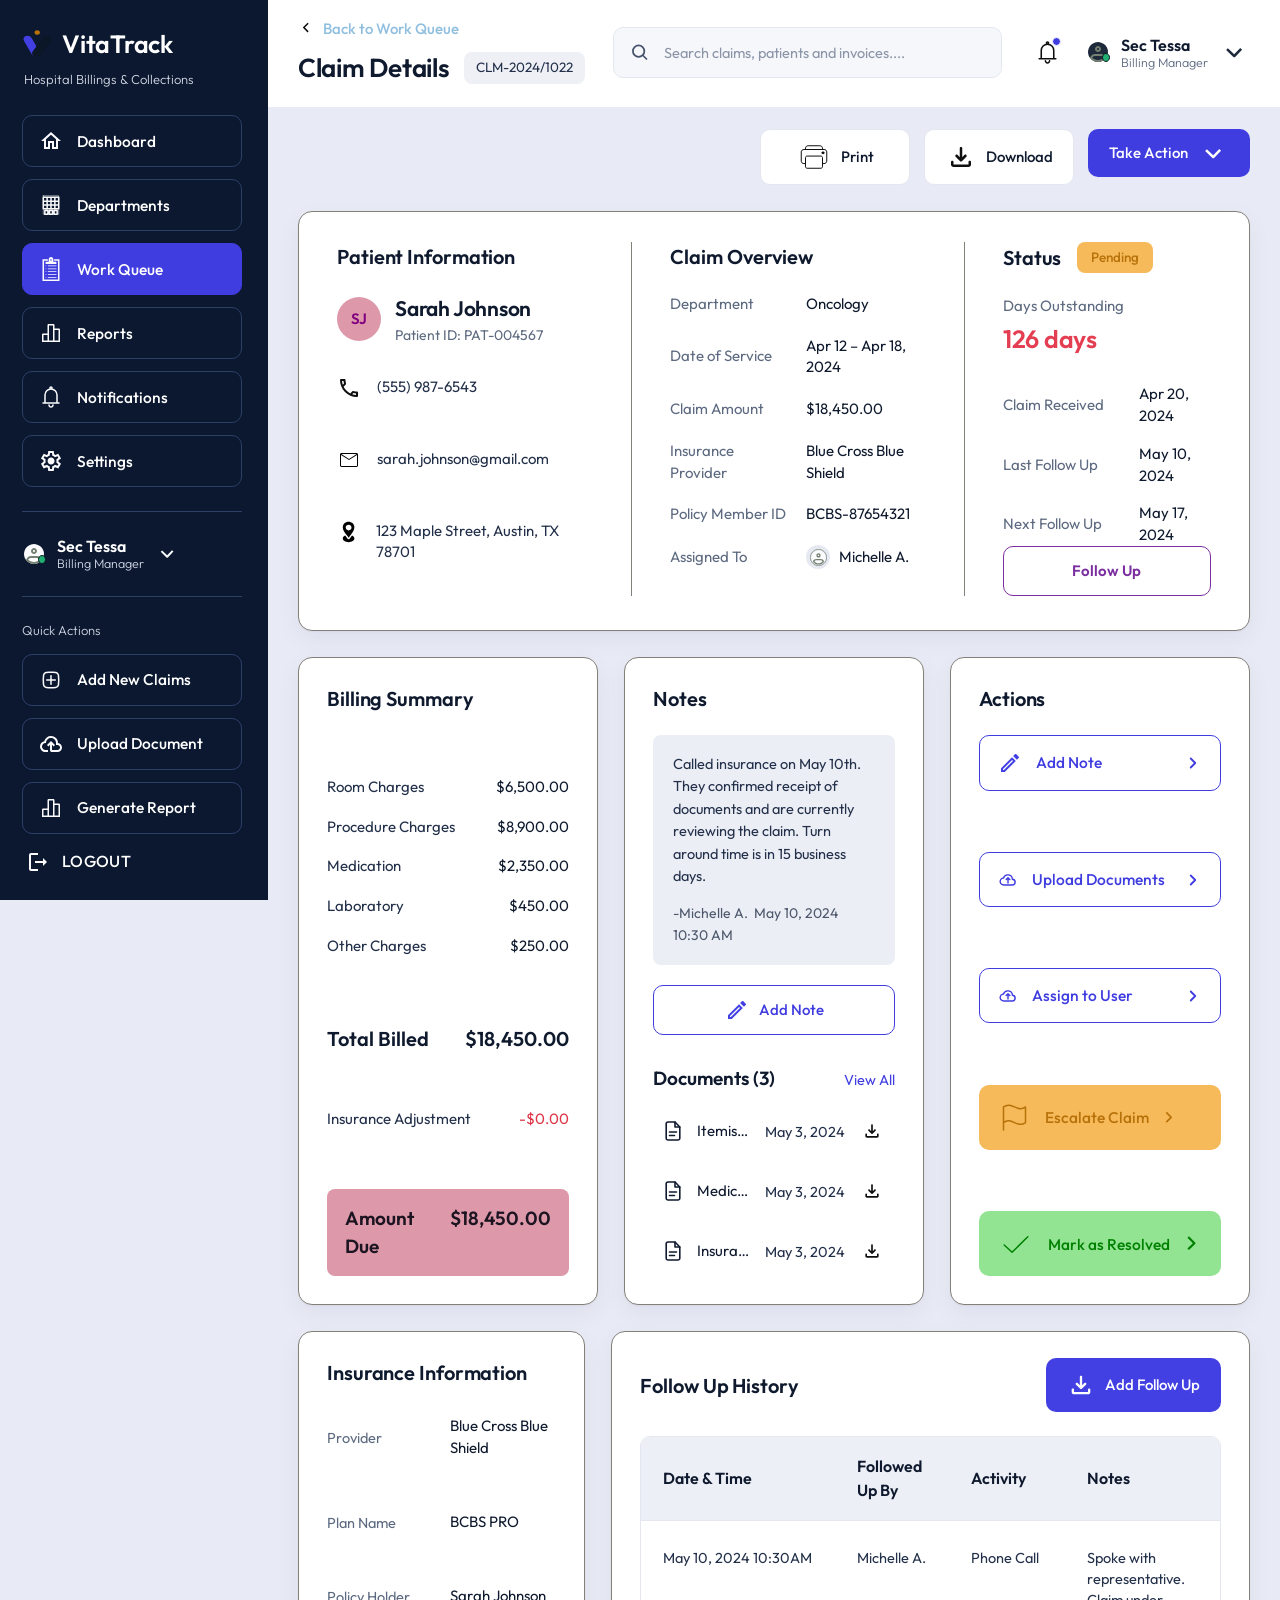
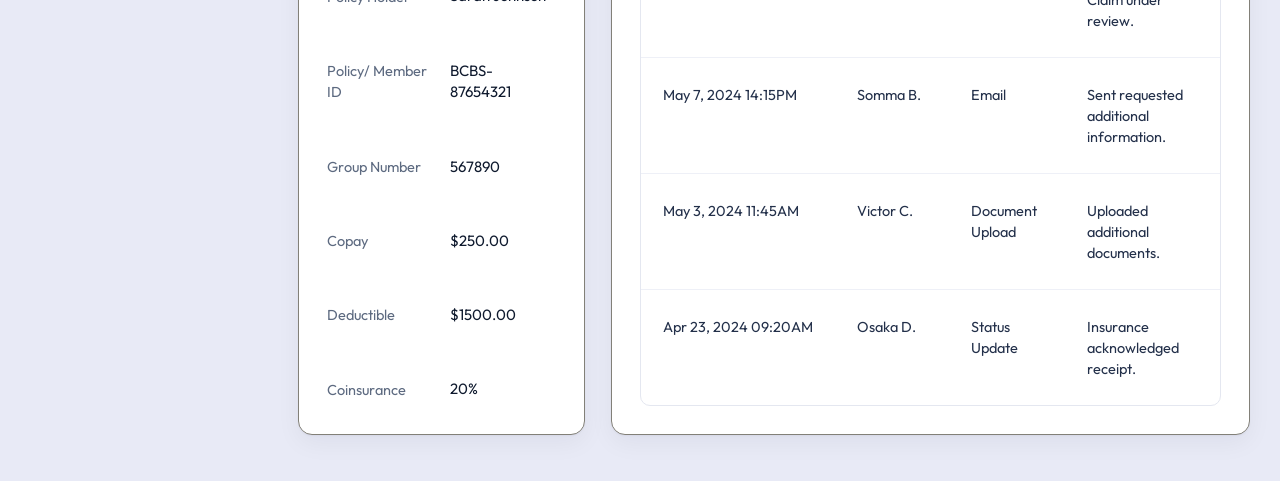
==== commit 2476f5fe: "Update fmt.Println message from 'Hello' to 'Goodbye'" ====
--- a/claimdetails.html
+++ b/claimdetails.html
@@ -8,7 +8,7 @@
   <link rel="preconnect" href="https://fonts.googleapis.com" />
   <link rel="preconnect" href="https://fonts.gstatic.com" crossorigin />
   <link href="https://fonts.googleapis.com/css2?family=Outfit:wght@300;400;500;600;700&display=swap" rel="stylesheet" />
-  <link rel="stylesheet" href="claimdetails.css?v=22" />
+  <link rel="stylesheet" href="claimdetails.css?v=21" />
 </head>
 
 <body>
@@ -218,14 +218,6 @@
               <a class="menu__item menu__item--stack" href="#">
                 <strong>Claim overdue</strong>
                 <small>CLM-2024/1022 has passed 120 days.</small>
-              </a>
-              <a class="menu__item menu__item--stack" href="#">
-                <strong>Insurer update</strong>
-                <small>Blue Cross Blue Shield is reviewing the claim.</small>
-              </a>
-              <a class="menu__item menu__item--stack" href="#">
-                <strong>Follow up due</strong>
-                <small>Next follow up scheduled for May 17, 2024.</small>
               </a>
               <div class="menu__sep"></div>
               <a class="menu__item" href="#">Mark all as read</a>
--- a/claimdetails.css
+++ b/claimdetails.css
@@ -1,1079 +1,1601 @@
-/* ==========================================================================
-   VitaTrack - Claim Details Page Stylesheet
-   ========================================================================== */
-
+/* ============================================================
+   VitaTrack — Hospital Billings & Collections
+   Claim Details screen
+   ============================================================ */
+
+/* ---------- tokens ---------- */
 :root {
-  --font-main: 'Outfit', sans-serif;
-  
-  --bg-app: #F5F7FA;
-  --bg-sidebar: #0B1727;
-  --bg-card: #FFFFFF;
-  --bg-topbar: #FFFFFF;
-  
-  --text-main: #0F0E0E;
-  --text-muted: #748071;
-  --text-light: #FBFBFD;
-  
-  --primary: #4240E3;
-  --primary-hover: #3533c7;
-  
-  --amber: #B8720A;
-  --green: #008000;
-  
-  --border-color: #E2E8F0;
-  --radius-card: 16px;
-  --radius-sm: 8px;
-}
-
-* {
+  --navy: #0b1830;
+  --navy-soft: #16274a;
+  --navy-line: #2c3f66;
+
+  --indigo: #3f3ce0;
+  --indigo-dark: #322fc4;
+  --indigo-soft: #ecebfd;
+
+  --page: #e8eaf6;
+  --card: #ffffff;
+
+  --ink: #0f1a2e;
+  --ink-2: #23304a;
+  --muted: #5d6a80;
+  --muted-2: #7c879a;
+
+  --line: #e4e7f0;
+  --line-soft: #eef0f7;
+
+  --plum: #7a2ea0;
+  --crimson: #dd3547;
+  --pink: #e9b3bf;
+  --amber: #f0b95f;
+  --amber-ink: #6d4a12;
+  --green: #a8e5a3;
+  --green-ink: #1f5b28;
+  --gold: #f3c163;
+  --gold-ink: #6a4a10;
+
+  --r-sm: 8px;
+  --r-md: 10px;
+  --r-lg: 14px;
+
+  --shadow: 0 1px 2px rgba(15, 26, 46, .04), 0 8px 24px rgba(15, 26, 46, .05);
+}
+
+/* ---------- reset ---------- */
+*,
+*::before,
+*::after {
   box-sizing: border-box;
+}
+
+html {
+  -webkit-text-size-adjust: 100%;
+}
+
+body {
   margin: 0;
   padding: 0;
-}
-
-body {
-  font-family: var(--font-main);
-  background-color: var(--bg-app);
-  color: var(--text-main);
+  background: var(--page);
+  color: var(--ink);
+  font-family: "Outfit", "Segoe UI", system-ui, -apple-system, sans-serif;
+  font-size: 15px;
+  line-height: 1.45;
   -webkit-font-smoothing: antialiased;
 }
 
+h1,
+h2,
+h3,
+h4,
+p,
+dl,
+dd,
+ul,
+figure {
+  margin: 0;
+}
+
+ul {
+  padding: 0;
+  list-style: none;
+}
+
+button {
+  font: inherit;
+  color: inherit;
+  cursor: pointer;
+}
+
+a {
+  color: inherit;
+  text-decoration: none;
+}
+
+table {
+  border-collapse: collapse;
+  width: 100%;
+}
+
+:focus-visible {
+  outline: 2px solid var(--indigo);
+  outline-offset: 2px;
+  border-radius: 4px;
+}
+
+/* ---------- icon sizing ---------- */
+.ico {
+  width: 20px;
+  height: 20px;
+  flex: none;
+}
+
+.ico--lg {
+  width: 24px;
+  height: 24px;
+}
+
+.chev {
+  width: 18px;
+  height: 18px;
+  flex: none;
+}
+
+.arrow {
+  width: 18px;
+  height: 18px;
+  flex: none;
+  margin-left: auto;
+}
+
+/* ---------- shell ---------- */
 .app {
-  display: flex;
+  display: grid;
+  grid-template-columns: 268px minmax(0, 1fr);
   min-height: 100vh;
-}
-
-/* ================= SIDEBAR ================= */
+  min-height: 100dvh;
+  background: var(--page);
+}
+
+/* ============================================================
+   SIDEBAR (Scrollable Fix)
+   ============================================================ */
+.sidebar {
+  background: var(--navy);
+  color: #fff;
+  padding: 26px 22px 24px;
+  height: 100vh;
+  position: sticky;
+  top: 0;
+  overflow: hidden;
+}
+
+.sidebar__scroll {
+  height: 100%;
+  overflow-y: auto;
+  display: flex;
+  flex-direction: column;
+  padding-right: 4px;
+}
+
+.brand {
+  display: flex;
+  align-items: center;
+  gap: 10px;
+}
+
+.brand__mark {
+  width: 30px;
+  height: 32px;
+  display: block;
+}
+
+.brand__mark svg {
+  width: 100%;
+  height: 100%;
+}
+
+.brand__name {
+  font-size: 25px;
+  font-weight: 600;
+  letter-spacing: -.01em;
+}
+
+.brand__tagline {
+  margin: 8px 0 26px 2px;
+  font-size: 13px;
+  font-weight: 300;
+  color: #d3d8e4;
+}
+
+.nav {
+  display: flex;
+  flex-direction: column;
+  gap: 12px;
+}
+
+.nav__item {
+  display: flex;
+  align-items: center;
+  gap: 14px;
+  width: 100%;
+  padding: 13px 16px;
+  border: 1px solid var(--navy-line);
+  border-radius: var(--r-md);
+  background: transparent;
+  color: #fff;
+  font-size: 15.5px;
+  font-weight: 500;
+  text-align: left;
+  transition: background-color .16s ease, border-color .16s ease;
+}
+
+.nav__item:hover {
+  background: var(--navy-soft);
+  border-color: #3c5488;
+}
+
+.nav__item--active {
+  background: var(--indigo);
+  border-color: var(--indigo);
+}
+
+.nav__item--active:hover {
+  background: var(--indigo-dark);
+  border-color: var(--indigo-dark);
+}
+
+.rule {
+  border: 0;
+  border-top: 1px solid var(--navy-line);
+  margin: 24px 0;
+}
+
+.side-user {
+  display: flex;
+  align-items: center;
+  gap: 11px;
+  width: 100%;
+  padding: 0;
+  border: 0;
+  background: none;
+  text-align: left;
+}
+
+.side-user__text {
+  display: flex;
+  flex-direction: column;
+  line-height: 1.25;
+}
+
+.side-user__text strong {
+  font-size: 16px;
+  font-weight: 600;
+}
+
+.side-user__text small {
+  font-size: 12.5px;
+  font-weight: 300;
+  color: #cfd6e4;
+}
+
+.side-user .chev {
+  margin-left: auto;
+  color: #e6eaf3;
+}
+
+.side-label {
+  font-size: 13px;
+  font-weight: 300;
+  color: #cbd2e0;
+  margin-bottom: 14px;
+}
+
+.quick {
+  display: flex;
+  flex-direction: column;
+  gap: 12px;
+}
+
+.nav__item--btn {
+  font-weight: 500;
+}
+
+.logout {
+  display: flex;
+  align-items: center;
+  gap: 12px;
+  margin-top: auto;
+  padding: 16px 4px 10px;
+  border: 0;
+  background: none;
+  font-size: 16px;
+  font-weight: 500;
+  letter-spacing: .02em;
+}
+
+.logout:hover {
+  color: #b9c2d6;
+}
+
+/* avatars */
+.avatar {
+  width: 30px;
+  height: 30px;
+  flex: none;
+  display: grid;
+  place-items: center;
+  border-radius: 50%;
+  background: #d8dde8;
+}
+
+.avatar svg {
+  width: 20px;
+  height: 20px;
+}
+
+.avatar--sm {
+  width: 24px;
+  height: 24px;
+  background: #e6e9f1;
+}
+
+.avatar--sm svg {
+  width: 17px;
+  height: 17px;
+}
+
+.avatar--dot {
+  position: relative;
+}
+
+.avatar--dot::after {
+  content: "";
+  position: absolute;
+  right: -1px;
+  bottom: -1px;
+  width: 9px;
+  height: 9px;
+  border-radius: 50%;
+  background: #22c55e;
+  border: 1.5px solid var(--navy);
+}
+
+.topbar .avatar--dot::after {
+  border-color: #fff;
+}
+
+/* ============================================================
+   TOP BAR
+   ============================================================ */
+.topbar {
+  display: flex;
+  align-items: center;
+  gap: 28px;
+  padding: 18px 30px 20px;
+  background: #fff;
+}
+
+/* Mobile brand row hidden by default on desktop */
+.topbar-mobile-brand {
+  display: none;
+}
+
+.topbar__left {
+  min-width: 232px;
+}
+
+.back {
+  display: inline-flex;
+  align-items: center;
+  gap: 8px;
+  color: #8FBEDF;
+  font-size: 15px;
+  font-weight: 500;
+  transition: transform .18s ease;
+}
+
+.back svg {
+  width: 17px;
+  height: 17px;
+}
+
+.back:hover {
+  text-decoration: underline;
+  transform: translateX(-3px);
+}
+
+.topbar__title {
+  display: flex;
+  align-items: center;
+  gap: 14px;
+  margin-top: 6px;
+}
+
+.topbar__title h2 {
+  font-size: 26px;
+  font-weight: 600;
+  letter-spacing: -.01em;
+}
+
+.chip {
+  padding: 6px 12px;
+  border-radius: var(--r-sm);
+  background: #eef0f6;
+  color: var(--ink-2);
+  font-size: 13.5px;
+  font-weight: 400;
+}
+
+.search {
+  position: relative;
+  flex: 1;
+  max-width: 640px;
+  margin-inline: auto;
+}
+
+.search__ico {
+  position: absolute;
+  left: 16px;
+  top: 50%;
+  transform: translateY(-50%);
+  width: 21px;
+  height: 21px;
+  color: #46536b;
+  pointer-events: none;
+}
+
+.search input {
+  width: 100%;
+  padding: 14px 18px 14px 50px;
+  border: 1px solid var(--line);
+  border-radius: var(--r-md);
+  background: #f6f7fb;
+  font: inherit;
+  font-size: 14.5px;
+  color: var(--ink);
+}
+
+.search input::placeholder {
+  color: #8a94a6;
+}
+
+.search input:focus {
+  outline: none;
+  border-color: var(--indigo);
+  background: #fff;
+  box-shadow: 0 0 0 3px rgba(63, 60, 224, .12);
+}
+
+.topbar__right {
+  display: flex;
+  align-items: center;
+  gap: 22px;
+  margin-left: auto;
+}
+
+.bell {
+  position: relative;
+  display: grid;
+  place-items: center;
+  width: 34px;
+  height: 34px;
+  border: 0;
+  background: none;
+  color: var(--ink);
+}
+
+.bell svg {
+  width: 25px;
+  height: 25px;
+}
+
+.bell__dot {
+  position: absolute;
+  top: 2px;
+  right: 3px;
+  width: 9px;
+  height: 9px;
+  border-radius: 50%;
+  background: var(--indigo);
+  border: 1.5px solid #fff;
+}
+
+.account {
+  display: flex;
+  align-items: center;
+  gap: 11px;
+  padding: 0;
+  border: 0;
+  background: none;
+}
+
+.account__text {
+  display: flex;
+  flex-direction: column;
+  line-height: 1.25;
+  text-align: left;
+}
+
+.account__text strong {
+  font-size: 16px;
+  font-weight: 600;
+}
+
+.account__text small {
+  font-size: 12.5px;
+  font-weight: 300;
+  color: var(--muted);
+}
+
+.account .chev {
+  margin-left: 6px;
+  color: var(--ink);
+}
+
+/* ============================================================
+   CONTENT & STRUCTURED ROWS
+   ============================================================ */
+.content {
+  padding: 22px 30px 46px;
+  display: flex;
+  flex-direction: column;
+  gap: 26px;
+}
+
+.card {
+  background: var(--card);
+  border: 1px solid var(--line-soft);
+  border-radius: var(--r-lg);
+  box-shadow: var(--shadow);
+  padding: 26px 28px 28px;
+  display: flex;
+  flex-direction: column;
+}
+
+.card__title {
+  font-size: 20px;
+  font-weight: 600;
+  letter-spacing: -.005em;
+  margin-bottom: 22px;
+}
+
+.card__title--flush {
+  margin-bottom: 0;
+}
+
+/* ---------- toolbar ---------- */
+.toolbar {
+  display: flex;
+  justify-content: flex-end;
+  gap: 14px;
+  flex-wrap: wrap;
+}
+
+.btn {
+  display: inline-flex;
+  align-items: center;
+  justify-content: center;
+  gap: 10px;
+  padding: 12px 20px;
+  border-radius: var(--r-md);
+  border: 1px solid transparent;
+  font-size: 15px;
+  font-weight: 500;
+  transition: background-color .16s ease, color .16s ease, border-color .16s ease;
+}
+
+.btn--ghost {
+  background: #fff;
+  border-color: var(--line);
+  color: var(--ink);
+  min-width: 150px;
+}
+
+.btn--ghost:hover {
+  background: #f4f5fa;
+}
+
+.btn--primary {
+  background: var(--indigo);
+  color: #fff;
+  min-width: 150px;
+}
+
+.btn--primary:hover {
+  background: var(--indigo-dark);
+}
+
+.btn--outline-plum {
+  width: 100%;
+  margin-top: auto;
+  background: #fff;
+  border-color: var(--plum);
+  color: var(--plum);
+  font-weight: 600;
+  padding: 13px 20px;
+  transition: transform .18s ease, background-color .16s ease, border-color .16s ease;
+}
+
+.btn--outline-plum:hover {
+  background: #faf2fd;
+  transform: scale(1.02);
+}
+
+.btn--outline-blue {
+  background: #fff;
+  border-color: var(--indigo);
+  color: var(--indigo);
+  transition: transform .18s ease, background-color .16s ease, border-color .16s ease;
+}
+
+.btn--outline-blue:hover {
+  background: var(--indigo-soft);
+  transform: scale(1.02);
+}
+
+.btn--full {
+  width: 100%;
+}
+
+/* ---------- Row 1: Unified Container with Vertical Lines ---------- */
+.overview {
+  display: grid;
+  grid-template-columns: repeat(3, minmax(0, 1fr));
+  gap: 0;
+  padding: 30px 0 34px;
+  border: 0.5px solid #828078;
+}
+
+.overview__col {
+  padding: 0 24px;
+  display: flex;
+  flex-direction: column;
+}
+
+.overview__col+.overview__col {
+  border-left: 0.5px solid #828078;
+}
+
+.patient {
+  display: flex;
+  align-items: center;
+  gap: 14px;
+  margin-bottom: 26px;
+}
+
+.initials {
+  width: 44px;
+  height: 44px;
+  flex: none;
+  display: grid;
+  place-items: center;
+  border-radius: 50%;
+  background: #DD99AA;
+  color: #800080;
+  font-size: 15px;
+  font-weight: 600;
+  letter-spacing: .02em;
+}
+
+.patient__name {
+  font-size: 21px;
+  font-weight: 600;
+  letter-spacing: -.01em;
+}
+
+.patient__id {
+  font-size: 14px;
+  color: var(--muted);
+  margin-top: 2px;
+}
+
+.contact {
+  display: flex;
+  flex-direction: column;
+  gap: 24px;
+  margin-top: 4px;
+}
+
+.contact li {
+  display: flex;
+  align-items: flex-start;
+  gap: 16px;
+  font-size: 15px;
+  color: var(--ink-2);
+  min-height: 48px;
+}
+
+.contact .ico {
+  color: var(--ink);
+  margin-top: 2px;
+}
+
+/* label / value pairs */
+.pairs {
+  display: flex;
+  flex-direction: column;
+  gap: 20px;
+}
+
+.pairs--tight {
+  gap: 16px;
+}
+
+.pairs--loose {
+  display: flex;
+  flex-direction: column;
+  gap: 18px;
+  margin-top: 4px;
+}
+
+.pair {
+  display: grid;
+  grid-template-columns: minmax(120px, 1fr) 1.25fr;
+  gap: 16px;
+  align-items: center;
+}
+
+.pair dt {
+  font-size: 15px;
+  color: var(--muted);
+  font-weight: 400;
+}
+
+.pair dd {
+  font-size: 15px;
+  color: var(--ink);
+}
+
+.pairs--loose .pair {
+  grid-template-columns: 1fr 1fr;
+}
+
+.pairs--loose .pair dt {
+  font-size: 14.5px;
+}
+
+.assignee {
+  display: flex;
+  align-items: center;
+  gap: 9px;
+}
+
+.status-head {
+  display: flex;
+  align-items: center;
+  gap: 16px;
+  margin-bottom: 22px;
+}
+
+.status-head .card__title {
+  margin-bottom: 0;
+}
+
+.badge {
+  padding: 6px 14px;
+  border-radius: var(--r-sm);
+  font-size: 13.5px;
+  font-weight: 500;
+}
+
+.badge--pending {
+  background: #F6BA5A;
+  color: #B8720A;
+}
+
+.stat__label {
+  font-size: 15px;
+  color: var(--muted);
+}
+
+.stat__value {
+  font-size: 25px;
+  font-weight: 600;
+  color: #E43E52;
+  margin: 4px 0 26px;
+  letter-spacing: -.01em;
+}
+
+/* ---------- Row 2: Billing Summary, Notes, Actions ---------- */
+.grid-3 {
+  display: grid;
+  grid-template-columns: repeat(3, minmax(0, 1fr));
+  gap: 26px;
+  align-items: stretch;
+}
+
+.grid-3>.card {
+  display: flex;
+  flex-direction: column;
+  justify-content: space-between;
+  border: 0.5px solid #828078;
+}
+
+/* billing summary */
+.lines {
+  display: flex;
+  flex-direction: column;
+  gap: 18px;
+  margin-bottom: 12px;
+}
+
+.lines li {
+  display: flex;
+  justify-content: space-between;
+  gap: 16px;
+  font-size: 15px;
+}
+
+.lines li span:first-child {
+  color: var(--ink-2);
+}
+
+.lines li span:last-child {
+  color: var(--ink);
+}
+
+.total {
+  display: flex;
+  justify-content: space-between;
+  gap: 16px;
+  margin-top: 14px;
+  font-size: 20px;
+  font-weight: 600;
+}
+
+.adjustment {
+  display: flex;
+  justify-content: space-between;
+  gap: 16px;
+  margin-top: 14px;
+  font-size: 15px;
+  color: var(--ink-2);
+}
+
+.neg {
+  color: var(--crimson);
+}
+
+.due {
+  display: flex;
+  justify-content: space-between;
+  gap: 16px;
+  margin-top: 18px;
+  padding: 16px 18px;
+  border-radius: var(--r-sm);
+  background: #DD99AA;
+  font-size: 19px;
+  font-weight: 600;
+  color: #1c1420;
+}
+
+/* notes */
+.note {
+  padding: 18px 20px;
+  border-radius: var(--r-sm);
+  background: #eceef5;
+  font-size: 14.5px;
+  color: var(--ink-2);
+  line-height: 1.55;
+}
+
+.note__meta {
+  margin-top: 16px;
+  font-size: 14px;
+  color: #4d586c;
+}
+
+.card .btn--outline-blue {
+  margin-top: 20px;
+}
+
+.docs-head {
+  display: flex;
+  align-items: baseline;
+  justify-content: space-between;
+  gap: 16px;
+  margin-top: 30px;
+}
+
+.docs-head__title {
+  font-size: 19px;
+  font-weight: 600;
+}
+
+.link {
+  color: var(--indigo);
+  font-size: 14.5px;
+}
+
+.link:hover {
+  text-decoration: underline;
+}
+
+.docs {
+  display: flex;
+  flex-direction: column;
+  gap: 10px;
+  margin-top: 14px;
+}
+
+.docs li {
+  display: grid;
+  grid-template-columns: 24px minmax(0, 1fr) auto 30px;
+  align-items: center;
+  gap: 12px;
+  padding: 10px 8px;
+  border-radius: var(--r-sm);
+}
+
+.docs li:hover {
+  background: #f5f6fb;
+}
+
+.doc-ico {
+  color: var(--ink);
+}
+
+.docs__name {
+  font-size: 15px;
+  white-space: nowrap;
+  overflow: hidden;
+  text-overflow: ellipsis;
+}
+
+.docs__date {
+  font-size: 14.5px;
+  color: var(--ink-2);
+  white-space: nowrap;
+  text-align: right;
+}
+
+.icon-btn {
+  display: grid;
+  place-items: center;
+  width: 30px;
+  height: 30px;
+  flex: none;
+  padding: 0;
+  border: 0;
+  border-radius: var(--r-sm);
+  background: none;
+  color: var(--ink);
+  margin-left: auto;
+}
+
+.icon-btn svg {
+  width: 20px;
+  height: 20px;
+}
+
+.icon-btn:hover {
+  background: #e9ebf3;
+}
+
+/* actions */
+.actions {
+  display: flex;
+  flex-direction: column;
+  justify-content: space-between;
+  height: 100%;
+  flex: 1;
+}
+
+.action {
+  display: flex;
+  align-items: center;
+  gap: 14px;
+  width: 100%;
+  padding: 15px 18px;
+  border: 1px solid transparent;
+  border-radius: var(--r-md);
+  font-size: 15.5px;
+  font-weight: 500;
+  text-align: left;
+  transition: transform .18s ease, filter .16s ease, background-color .16s ease;
+}
+
+.action:hover {
+  transform: scale(1.02);
+}
+
+.action--outline {
+  background: #fff;
+  border-color: var(--indigo);
+  color: var(--indigo);
+}
+
+.action--outline:hover {
+  background: var(--indigo-soft);
+}
+
+.action--amber {
+  background: #F6BA5A;
+  color: #B8720A;
+}
+
+.action--green {
+  background: #92E492;
+  color: #008000;
+}
+
+.action--amber:hover,
+.action--green:hover {
+  filter: brightness(.96);
+}
+
+/* ---------- Row 3: Insurance Information & Follow Up History ---------- */
+.grid-bottom {
+  display: grid;
+  grid-template-columns: minmax(0, .45fr) minmax(0, 1fr);
+  gap: 26px;
+  align-items: stretch;
+}
+
+.grid-bottom>.card {
+  display: flex;
+  flex-direction: column;
+  justify-content: space-between;
+  height: 100%;
+  border: 0.5px solid #828078;
+}
+
+.pairs--loose {
+  display: flex;
+  flex-direction: column;
+  justify-content: space-between;
+  flex: 1;
+  margin-top: 6px;
+  margin-bottom: 6px;
+}
+
+.history-head {
+  display: flex;
+  align-items: center;
+  justify-content: space-between;
+  gap: 20px;
+  margin-bottom: 24px;
+}
+
+.table-wrap {
+  border: 1px solid var(--line);
+  border-radius: var(--r-md);
+  overflow: hidden;
+}
+
+.table thead th {
+  padding: 18px 22px;
+  background: #edeff6;
+  border-bottom: 1px solid var(--line);
+  font-size: 16px;
+  font-weight: 600;
+  text-align: left;
+  color: var(--ink);
+}
+
+.table tbody td {
+  padding: 26px 22px;
+  font-size: 14.5px;
+  color: var(--ink-2);
+  vertical-align: top;
+}
+
+.table tbody tr+tr td {
+  border-top: 1px solid var(--line-soft);
+}
+
+.table tbody td:first-child {
+  white-space: nowrap;
+}
+
+.table tbody td:last-child {
+  max-width: 260px;
+}
+
+.table tbody tr:hover td {
+  background: #fafbfe;
+}
+
+
+/* ============================================================
+   INTERACTIVE LAYER — Dropdown Fixes
+   ============================================================ */
+
+[hidden] {
+  display: none !important;
+}
+
+.linkish {
+  padding: 0;
+  border: 0;
+  background: none;
+  font: inherit;
+  color: var(--ink-2);
+  text-align: left;
+  cursor: pointer;
+}
+
+.linkish:hover {
+  color: var(--indigo);
+  text-decoration: underline;
+}
+
+.menu {
+  position: relative;
+}
+
+.menu>summary {
+  cursor: pointer;
+  list-style: none;
+  user-select: none;
+}
+
+.menu>summary::-webkit-details-marker {
+  display: none;
+}
+
+.menu>summary::marker {
+  content: "";
+}
+
+.menu>summary:focus-visible {
+  outline: 2px solid var(--indigo);
+  outline-offset: 2px;
+}
+
+.menu[open]>summary .chev {
+  transform: rotate(180deg);
+}
+
+.menu>summary .chev {
+  transition: transform .18s ease;
+}
+
+/* Safe default dropdown positioning */
+.menu__panel {
+  position: absolute;
+  top: calc(100% + 10px);
+  right: 0;
+  left: auto;
+  z-index: 60;
+  min-width: 232px;
+  padding: 8px;
+  border: 1px solid var(--line);
+  border-radius: var(--r-md);
+  background: #fff;
+  box-shadow: 0 12px 32px rgba(15, 26, 46, .16);
+}
+
+.menu__panel--wide {
+  min-width: 300px;
+  right: 0;
+  left: auto;
+}
+
+.menu__panel--right {
+  left: auto;
+  right: 0;
+}
+
+.menu__head {
+  padding: 8px 12px 10px;
+  font-size: 13px;
+  font-weight: 500;
+  color: var(--muted);
+}
+
+.menu__item {
+  display: block;
+  width: 100%;
+  padding: 11px 12px;
+  border-radius: var(--r-sm);
+  font-size: 14.5px;
+  text-align: left;
+  color: var(--ink);
+}
+
+.menu__item:hover {
+  background: #f2f3fa;
+}
+
+.menu__item--danger {
+  color: var(--crimson);
+}
+
+.menu__item--danger:hover {
+  background: #fdf0f2;
+}
+
+.menu__item--stack {
+  display: grid;
+  gap: 3px;
+}
+
+.menu__item--stack strong {
+  font-size: 14.5px;
+  font-weight: 600;
+}
+
+.menu__item--stack small {
+  font-size: 13px;
+  color: var(--muted);
+  line-height: 1.4;
+}
+
+.menu__sep {
+  height: 1px;
+  margin: 6px 4px;
+  background: var(--line);
+}
+
+summary.btn {
+  display: inline-flex;
+}
+
+summary.bell {
+  display: grid;
+}
+
+summary.account {
+  display: flex;
+}
+
+/* ---------- mobile drawer: checkbox + label ---------- */
 .drawer-toggle {
+  position: absolute;
+  width: 1px;
+  height: 1px;
+  margin: -1px;
+  padding: 0;
+  overflow: hidden;
+  clip: rect(0 0 0 0);
+  white-space: nowrap;
+  border: 0;
+}
+
+.burger {
   display: none;
+  place-items: center;
+  width: 42px;
+  height: 42px;
+  flex: none;
+  border: 1px solid var(--line);
+  border-radius: var(--r-md);
+  background: #fff;
+  color: var(--ink);
+  cursor: pointer;
+}
+
+.burger svg {
+  width: 22px;
+  height: 22px;
+}
+
+.burger:hover {
+  background: #f4f5fa;
 }
 
 .scrim {
   display: none;
   position: fixed;
   inset: 0;
-  background: rgba(11, 23, 39, 0.5);
-  z-index: 99;
-}
-
-.sidebar {
-  width: 260px;
-  background-color: var(--bg-sidebar);
-  color: var(--text-light);
-  flex-shrink: 0;
-  display: flex;
-  flex-direction: column;
-  position: sticky;
-  top: 0;
-  height: 100vh;
-  z-index: 100;
-  transition: transform 0.3s ease;
-}
-
-.sidebar__scroll {
-  padding: 24px 16px;
-  display: flex;
-  flex-direction: column;
-  height: 100%;
-  overflow-y: auto;
+  z-index: 40;
+  background: rgba(9, 16, 30, .5);
 }
 
 .drawer-close {
   display: none;
+  place-items: center;
   position: absolute;
-  top: 16px;
+  top: 18px;
   right: 16px;
-  width: 32px;
-  height: 32px;
+  width: 36px;
+  height: 36px;
+  border: 1px solid var(--navy-line);
+  border-radius: var(--r-sm);
+  color: #fff;
   cursor: pointer;
-  color: var(--text-light);
-}
-
-.brand {
-  display: flex;
-  align-items: center;
-  gap: 12px;
-  margin-bottom: 4px;
-}
-
-.brand__name {
-  font-size: 20px;
-  font-weight: 700;
-  color: var(--text-light);
-}
-
-.brand__tagline {
-  font-size: 11px;
-  color: var(--text-muted);
-  margin-bottom: 24px;
-  text-transform: uppercase;
-  letter-spacing: 0.5px;
-}
-
-.nav {
-  display: flex;
-  flex-direction: column;
-  gap: 4px;
-  flex-grow: 1;
-}
-
-.nav__item {
-  display: flex;
-  align-items: center;
-  gap: 12px;
-  padding: 10px 12px;
-  color: var(--text-muted);
-  text-decoration: none;
-  border-radius: var(--radius-sm);
-  font-size: 14px;
-  font-weight: 500;
-  transition: all 0.2s ease;
-}
-
-.nav__item svg {
-  flex-shrink: 0;
-}
-
-.nav__item:hover,
-.nav__item--active {
-  color: var(--text-light);
-  background-color: rgba(255, 255, 255, 0.08);
-}
-
-.rule {
-  border: none;
-  border-top: 1px solid rgba(255, 255, 255, 0.1);
-  margin: 16px 0;
-}
-
-.side-user {
-  background: transparent;
-  border: none;
-  width: 100%;
-  display: flex;
-  align-items: center;
-  gap: 10px;
-  padding: 8px;
-  border-radius: var(--radius-sm);
-  cursor: pointer;
-  color: var(--text-light);
-  text-align: left;
-}
-
-.side-user__text {
-  display: flex;
-  flex-direction: column;
-  flex-grow: 1;
-  overflow: hidden;
-}
-
-.side-user__text strong {
-  font-size: 13px;
-  white-space: nowrap;
-  overflow: hidden;
-  text-overflow: ellipsis;
-}
-
-.side-user__text small {
-  font-size: 11px;
-  color: var(--text-muted);
-}
-
-.side-label {
-  font-size: 11px;
-  text-transform: uppercase;
-  color: var(--text-muted);
-  letter-spacing: 0.5px;
-  margin-bottom: 8px;
-  padding-left: 8px;
-}
-
-.quick {
-  display: flex;
-  flex-direction: column;
-  gap: 4px;
-  margin-bottom: 16px;
-}
-
-.nav__item--btn {
-  background: transparent;
-  border: none;
-  width: 100%;
-  cursor: pointer;
-  text-align: left;
-}
-
-.logout {
-  background: transparent;
-  border: none;
-  display: flex;
-  align-items: center;
-  gap: 12px;
-  padding: 10px 12px;
-  color: #EF4444;
-  cursor: pointer;
-  font-size: 13px;
-  font-weight: 600;
-  border-radius: var(--radius-sm);
-  margin-top: auto;
-}
-
-/* ================= MAIN CONTENT ================= */
-.main {
-  flex-grow: 1;
-  display: flex;
-  flex-direction: column;
-  min-width: 0;
-}
-
-.topbar {
-  background-color: var(--bg-topbar);
-  border-bottom: 1px solid var(--border-color);
-  padding: 16px 24px;
-  display: flex;
-  align-items: center;
-  justify-content: space-between;
-  gap: 16px;
-  position: sticky;
-  top: 0;
-  z-index: 90;
-}
-
-.topbar-mobile-brand {
-  display: none;
-}
-
-.topbar__left {
-  display: flex;
-  align-items: center;
-  gap: 16px;
-}
-
-.burger {
-  display: none;
-  width: 24px;
-  height: 24px;
-  cursor: pointer;
-}
-
-.back {
-  display: flex;
-  align-items: center;
-  gap: 8px;
-  text-decoration: none;
-  color: var(--text-muted);
-  font-size: 13px;
-  font-weight: 500;
-}
-
-.back:hover {
-  color: var(--text-main);
-}
-
-.topbar__title {
-  display: flex;
-  align-items: center;
-  gap: 12px;
-}
-
-.topbar__title h2 {
-  font-size: 18px;
-  font-weight: 700;
-}
-
-.chip {
-  background-color: #EEF2F6;
-  color: var(--text-main);
-  padding: 4px 8px;
-  border-radius: 6px;
-  font-size: 12px;
-  font-weight: 600;
-}
-
-.search {
-  position: relative;
-  flex-grow: 1;
-  max-width: 400px;
-}
-
-.search__ico {
-  position: absolute;
-  left: 12px;
-  top: 50%;
-  transform: translateY(-50%);
-  width: 16px;
-  height: 16px;
-  color: var(--text-muted);
-}
-
-.search input {
-  width: 100%;
-  padding: 10px 14px 10px 38px;
-  background-color: #F8FAFC;
-  border: 1px solid var(--border-color);
-  border-radius: var(--radius-sm);
-  font-family: var(--font-main);
-  font-size: 13px;
-  color: var(--text-main);
-  outline: none;
-}
-
-.search input:focus {
-  border-color: var(--primary);
-  background-color: #FFFFFF;
-}
-
-.topbar__right {
-  display: flex;
-  align-items: center;
-  gap: 16px;
-}
-
-/* ================= MENUS & DROPDOWNS ================= */
-.menu {
-  position: relative;
-}
-
-.menu summary {
-  list-style: none;
-  cursor: pointer;
-}
-
-.menu summary::-webkit-details-marker {
-  display: none;
-}
-
-.bell {
-  position: relative;
-  width: 38px;
-  height: 38px;
-  border-radius: 50%;
-  background-color: #F8FAFC;
-  border: 1px solid var(--border-color);
-  display: flex;
-  align-items: center;
-  justify-content: center;
-  cursor: pointer;
-}
-
-.bell__dot {
-  position: absolute;
-  top: 8px;
-  right: 8px;
-  width: 7px;
-  height: 7px;
-  background-color: var(--primary);
-  border-radius: 50%;
-}
-
-.menu__panel {
-  position: absolute;
-  top: calc(100% + 8px);
-  right: 0;
-  background-color: #FFFFFF;
-  border: 1px solid var(--border-color);
-  border-radius: var(--radius-card);
-  box-shadow: 0 10px 25px -5px rgba(0, 0, 0, 0.1);
-  width: 260px;
-  padding: 8px;
-  z-index: 110;
-  display: flex;
-  flex-direction: column;
-  gap: 2px;
-}
-
-.menu__panel--wide {
-  width: 320px;
-}
-
-.menu__panel--right {
-  right: 0;
-  left: auto;
-}
-
-.menu__head {
-  padding: 8px 12px;
-  font-size: 12px;
-  font-weight: 600;
-  color: var(--text-muted);
-  border-bottom: 1px solid var(--border-color);
-  margin-bottom: 4px;
-}
-
-.menu__item {
-  display: flex;
-  flex-direction: column;
-  padding: 8px 12px;
-  color: var(--text-main);
-  text-decoration: none;
-  font-size: 13px;
-  border-radius: 6px;
-  transition: background 0.15s;
-}
-
-.menu__item:hover {
-  background-color: #F8FAFC;
-}
-
-.menu__item--stack strong {
-  font-size: 13px;
-  font-weight: 600;
-}
-
-.menu__item--stack small {
-  color: var(--text-muted);
-  font-size: 11px;
-}
-
-.menu__item--danger {
-  color: #EF4444;
-}
-
-.menu__sep {
-  height: 1px;
-  background-color: var(--border-color);
-  margin: 4px 0;
-}
-
-.account {
-  display: flex;
-  align-items: center;
-  gap: 10px;
-  padding: 4px 8px;
-  border-radius: var(--radius-sm);
-  background-color: #F8FAFC;
-  border: 1px solid var(--border-color);
-}
-
-.account__text {
-  display: flex;
-  flex-direction: column;
-  text-align: left;
-}
-
-.account__text strong {
-  font-size: 13px;
-}
-
-.account__text small {
-  font-size: 11px;
-  color: var(--text-muted);
-}
-
-/* ================= CONTENT & LAYOUT ================= */
-.content {
-  padding: 24px;
-  display: flex;
-  flex-direction: column;
-  gap: 24px;
-  max-width: 1400px;
-  width: 100%;
-  margin: 0 auto;
-}
-
-.toolbar {
-  display: flex;
-  align-items: center;
-  gap: 12px;
-}
-
-.btn {
-  display: inline-flex;
-  align-items: center;
-  justify-content: center;
-  gap: 8px;
-  padding: 10px 16px;
-  border-radius: var(--radius-sm);
-  font-family: var(--font-main);
-  font-size: 13px;
-  font-weight: 600;
-  cursor: pointer;
-  border: 1px solid transparent;
-  transition: all 0.2s;
-  text-decoration: none;
-}
-
-.btn--ghost {
-  background-color: #FFFFFF;
-  border-color: var(--border-color);
-  color: var(--text-main);
-}
-
-.btn--ghost:hover {
-  background-color: #F8FAFC;
-}
-
-.btn--primary {
-  background-color: var(--primary);
-  color: #FFFFFF;
-}
-
-.btn--primary:hover {
-  background-color: var(--primary-hover);
-}
-
-.btn--outline-plum {
-  background-color: transparent;
-  border: 1px solid var(--primary);
-  color: var(--primary);
-  width: 100%;
-  margin-top: 16px;
-}
-
-.btn--outline-plum:hover {
-  background-color: rgba(66, 64, 227, 0.05);
-}
-
-.btn--outline-blue {
-  background-color: transparent;
-  border: 1px dashed var(--primary);
-  color: var(--primary);
-}
-
-.btn--outline-blue:hover {
-  background-color: rgba(66, 64, 227, 0.05);
-}
-
-.btn--full {
-  width: 100%;
-}
-
-/* ================= CARDS ================= */
-.card {
-  background-color: var(--bg-card);
-  border: 1px solid var(--border-color);
-  border-radius: var(--radius-card);
-  padding: 24px;
-  box-shadow: 0 1px 3px rgba(0, 0, 0, 0.02);
-}
-
-.card__title {
-  font-size: 15px;
-  font-weight: 700;
-  margin-bottom: 16px;
-  color: var(--text-main);
-}
-
-.card__title--flush {
-  margin-bottom: 0;
-}
-
-/* Overview Section Grid */
-.overview {
-  display: grid;
-  grid-template-columns: repeat(3, 1fr);
-  gap: 24px;
-}
-
-.overview__col {
-  display: flex;
-  flex-direction: column;
-}
-
-.overview__col:not(:last-child) {
-  border-right: 1px solid var(--border-color);
-  padding-right: 24px;
-}
-
-.patient {
-  display: flex;
-  align-items: center;
-  gap: 12px;
-  margin-bottom: 16px;
-}
-
-.initials {
-  width: 42px;
-  height: 42px;
-  background-color: #F3E8FF;
-  color: #7C3AED;
-  border-radius: 50%;
-  display: flex;
-  align-items: center;
-  justify-content: center;
-  font-weight: 700;
-  font-size: 15px;
-}
-
-.patient__name {
-  font-weight: 700;
-  font-size: 14px;
-}
-
-.patient__id {
-  font-size: 12px;
-  color: var(--text-muted);
-}
-
-.contact {
-  list-style: none;
-  display: flex;
-  flex-direction: column;
-  gap: 10px;
-}
-
-.contact li {
-  display: flex;
-  align-items: center;
-  gap: 10px;
-  font-size: 13px;
-  color: var(--text-muted);
-}
-
-.contact svg {
-  flex-shrink: 0;
-  width: 16px;
-  height: 16px;
-}
-
-.linkish {
-  color: var(--text-main);
-  text-decoration: none;
-}
-
-.linkish:hover {
-  text-decoration: underline;
-  color: var(--primary);
-}
-
-/* Pairs / DL definitions */
-.pairs {
-  display: flex;
-  flex-direction: column;
-  gap: 12px;
-}
-
-.pairs--tight {
-  gap: 8px;
-}
-
-.pairs--loose {
-  gap: 14px;
-}
-
-.pair {
-  display: flex;
-  justify-content: space-between;
-  align-items: center;
-  font-size: 13px;
-}
-
-.pair dt {
-  color: var(--text-muted);
-}
-
-.pair dd {
-  font-weight: 600;
-  color: var(--text-main);
-  text-align: right;
-}
-
-.assignee {
-  display: flex;
-  align-items: center;
-  gap: 6px;
-}
-
-.avatar {
-  display: inline-block;
-  width: 20px;
-  height: 20px;
-  border-radius: 50%;
-  background-color: #CBD5E1;
-}
-
-.avatar--sm {
+}
+
+.drawer-close svg {
   width: 18px;
   height: 18px;
 }
 
-.status-head {
-  display: flex;
-  justify-content: space-between;
-  align-items: center;
-  margin-bottom: 12px;
-}
-
-.badge {
-  padding: 4px 10px;
-  border-radius: 20px;
-  font-size: 11px;
-  font-weight: 700;
-  text-transform: uppercase;
-}
-
-.badge--pending {
-  background-color: #FEF3C7;
-  color: #D97706;
-}
-
-.stat__label {
-  font-size: 12px;
-  color: var(--text-muted);
-  margin-bottom: 2px;
-}
-
-.stat__value {
-  font-size: 24px;
-  font-weight: 700;
-  margin-bottom: 16px;
-}
-
-/* Grids */
-.grid-3 {
-  display: grid;
-  grid-template-columns: repeat(3, 1fr);
-  gap: 24px;
-}
-
-.grid-bottom {
-  display: grid;
-  grid-template-columns: 1fr 2fr;
-  gap: 24px;
-}
-
-/* Billing Summary lines */
-.lines {
-  list-style: none;
-  display: flex;
-  flex-direction: column;
-  gap: 10px;
-  padding-bottom: 16px;
-  border-bottom: 1px solid var(--border-color);
-  margin-bottom: 12px;
-  font-size: 13px;
-}
-
-.lines li {
-  display: flex;
-  justify-content: space-between;
-  color: var(--text-muted);
-}
-
-.lines li span:last-child {
-  color: var(--text-main);
-  font-weight: 500;
-}
-
-.total, .adjustment, .due {
-  display: flex;
-  justify-content: space-between;
-  font-size: 13px;
-  margin-bottom: 8px;
-}
-
-.total {
-  font-weight: 600;
-}
-
-.adjustment {
-  color: var(--text-muted);
-}
-
-.neg {
-  color: #EF4444;
-}
-
-.due {
-  font-size: 15px;
-  font-weight: 700;
-  padding-top: 8px;
-  border-top: 1px solid var(--border-color);
-  margin-top: 8px;
-}
-
-/* Notes & Docs */
-.notes {
-  background-color: #F8FAFC;
-  border: 1px solid var(--border-color);
-  border-radius: var(--radius-sm);
-  padding: 12px;
-  margin-bottom: 16px;
-}
-
-.note p {
-  font-size: 13px;
-  line-height: 1.4;
-  margin-bottom: 6px;
-}
-
-.note__meta {
-  font-size: 11px;
-  color: var(--text-muted);
-  margin-bottom: 0 !important;
-}
-
-.docs-head {
-  display: flex;
-  justify-content: space-between;
-  align-items: center;
-  margin: 16px 0 10px 0;
-}
-
-.docs-head__title {
-  font-size: 13px;
-  font-weight: 600;
-}
-
-.link {
-  font-size: 12px;
-  color: var(--primary);
-  text-decoration: none;
-}
-
-.link:hover {
-  text-decoration: underline;
-}
-
-.docs {
-  list-style: none;
-  display: flex;
-  flex-direction: column;
-  gap: 8px;
-}
-
-.docs li {
-  display: flex;
-  align-items: center;
-  gap: 10px;
-  padding: 8px;
-  background-color: #F8FAFC;
-  border-radius: var(--radius-sm);
-  border: 1px solid var(--border-color);
-}
-
-.doc-ico {
-  width: 20px;
-  height: 20px;
-  color: var(--text-muted);
-}
-
-.docs__name {
-  font-size: 13px;
-  font-weight: 500;
-  flex-grow: 1;
-  white-space: nowrap;
-  overflow: hidden;
-  text-overflow: ellipsis;
-}
-
-.docs__date {
-  font-size: 11px;
-  color: var(--text-muted);
-}
-
-.icon-btn {
-  background: none;
-  border: none;
-  cursor: pointer;
-  color: var(--text-muted);
-  display: flex;
-  align-items: center;
-  justify-content: center;
-}
-
-.icon-btn:hover {
-  color: var(--text-main);
-}
-
-/* Actions List Panel */
-.actions {
-  display: flex;
-  flex-direction: column;
-  gap: 8px;
-}
-
-.action {
-  display: flex;
-  align-items: center;
-  gap: 12px;
-  width: 100%;
-  padding: 12px 16px;
-  border-radius: var(--radius-sm);
-  font-family: var(--font-main);
-  font-size: 13px;
-  font-weight: 600;
-  cursor: pointer;
-  background: #FFFFFF;
-  border: 1px solid var(--border-color);
-  text-align: left;
-  transition: background 0.15s;
-}
-
-.action span {
-  flex-grow: 1;
-}
-
-.action .arrow {
-  width: 14px;
-  height: 14px;
-  color: var(--text-muted);
-}
-
-.action--outline:hover {
-  background-color: #F8FAFC;
-}
-
-.action--amber {
-  border-color: rgba(184, 114, 10, 0.3);
-  color: var(--amber);
-}
-
-.action--amber:hover {
-  background-color: rgba(184, 114, 10, 0.05);
-}
-
-.action--green {
-  border-color: rgba(0, 128, 0, 0.3);
-  color: var(--green);
-}
-
-.action--green:hover {
-  background-color: rgba(0, 128, 0, 0.05);
-}
-
-/* History table */
-.history-head {
-  display: flex;
-  justify-content: space-between;
-  align-items: center;
-  margin-bottom: 16px;
-}
-
-.table-wrap {
-  overflow-x: auto;
-}
-
-.table {
-  width: 100%;
-  border-collapse: collapse;
-  text-align: left;
-  font-size: 13px;
-}
-
-.table th {
-  font-weight: 600;
-  color: var(--text-muted);
-  padding: 10px 12px;
-  border-bottom: 1px solid var(--border-color);
-  background-color: #F8FAFC;
-}
-
-.table td {
-  padding: 12px;
-  border-bottom: 1px solid var(--border-color);
-  color: var(--text-main);
-}
-
-.table tbody tr:hover {
-  background-color: #F8FAFC;
-}
-
-/* ================= RESPONSIVE STYLES ================= */
+.drawer-close:hover {
+  background: var(--navy-soft);
+}
+
+/* ============================================================
+   RESPONSIVE MEDIA QUERIES 
+   ============================================================ */
+
+@media (min-width: 821px) {
+  .burger,
+  .scrim,
+  .drawer-close,
+  .topbar-mobile-brand {
+    display: none !important;
+  }
+}
+
+@media (min-width: 1025px) {
+  .overview {
+    display: grid;
+    grid-template-columns: 1.05fr 1.05fr .9fr;
+    gap: 0;
+    padding: 30px 0 34px;
+  }
+
+  .overview__col {
+    padding: 0 38px;
+    text-align: left;
+    align-items: stretch;
+  }
+
+  .overview__col+.overview__col {
+    border-left: 0.5px solid #828078;
+    border-top: 0;
+    padding-top: 0;
+  }
+
+  .grid-3 {
+    grid-template-columns: repeat(3, minmax(0, 1fr));
+  }
+
+  .grid-bottom {
+    grid-template-columns: minmax(0, .45fr) minmax(0, 1fr);
+  }
+}
+
 @media (max-width: 1024px) {
   .overview {
     grid-template-columns: 1fr;
-    gap: 16px;
-  }
-  
-  .overview__col:not(:last-child) {
-    border-right: none;
-    border-bottom: 1px solid var(--border-color);
-    padding-right: 0;
-    padding-bottom: 16px;
-  }
-  
-  .grid-3 {
-    grid-template-columns: 1fr;
-  }
-  
+    padding: 26px 0;
+  }
+
+  .overview__col {
+    text-align: center;
+    align-items: center;
+  }
+
+  .overview__col+.overview__col {
+    border-left: 0;
+    border-top: 0.5px solid #828078;
+    padding-top: 30px;
+  }
+
+  .grid-3,
   .grid-bottom {
-    grid-template-columns: 1fr;
-  }
-}
-
-@media (max-width: 768px) {
+    grid-template-columns: minmax(0, 1fr);
+  }
+
+  .table-wrap {
+    overflow-x: auto;
+  }
+
+  .table {
+    min-width: 620px;
+  }
+}
+
+/* ---------- Tablet portrait (601px – 820px) & Mobile Phones ---------- */
+@media (max-width: 820px) {
+  .app { 
+    grid-template-columns: minmax(0, 1fr); 
+    min-height: 0; 
+  }
+
   .sidebar {
     position: fixed;
+    inset: 0 auto 0 0;
+    z-index: 50;
+    width: 282px;
+    height: 100vh;
+    padding-bottom: 30px;
+    overflow-y: auto;
     transform: translateX(-100%);
-    height: 100%;
-  }
-
-  .drawer-toggle:checked ~ .sidebar {
-    transform: translateX(0);
-  }
-
-  .drawer-toggle:checked ~ .scrim {
-    display: block;
-  }
-
-  .drawer-close {
-    display: block;
-  }
-
+    transition: transform .26s ease;
+  }
+
+  .sidebar__scroll { height: auto; }
+  .logout { margin-top: 26px; }
+
+  .drawer-toggle:checked ~ .sidebar { transform: none; }
+  .drawer-toggle:checked ~ .scrim { display: block; }
+
+  .drawer-close { display: grid; }
+
+  /* Topbar layout adjustment for mobile */
   .topbar {
-    padding: 12px 16px;
-    flex-wrap: wrap;
-  }
-
+    display: flex;
+    flex-direction: column;
+    align-items: stretch;
+    gap: 12px;
+    padding: 16px;
+    position: relative;
+  }
+
+  /* Show mobile brand row centered at the top */
   .topbar-mobile-brand {
     display: flex;
     align-items: center;
-    gap: 8px;
+    justify-content: center;
+    position: relative;
     width: 100%;
-    justify-content: space-between;
-    padding-bottom: 8px;
-    border-bottom: 1px solid var(--border-color);
+    margin-bottom: 2px;
+    order: 1;
+  }
+
+  .topbar-mobile-brand .brand__mark {
+    display: flex;
+    align-items: center;
   }
 
   .topbar-mobile-brand .brand__name {
-    font-size: 16px;
+    font-size: 19px;
+    font-weight: 600;
+    letter-spacing: -.01em;
+    margin-left: 8px;
+  }
+
+  /* Position notification bell on the right of the mobile brand row */
+  .mobile-bell-menu {
+    position: absolute;
+    right: 0;
+    top: 50%;
+    transform: translateY(-50%);
+  }
+
+  /* Hide the desktop profile dropdown area completely on mobile */
+  .desktop-profile-menu,
+  .topbar > .topbar__right {
+    display: none !important;
   }
 
   .topbar__left {
+    min-width: 0;
     width: 100%;
-    justify-content: space-between;
-  }
-
-  .burger {
+    display: flex;
+    flex-direction: column;
+    align-items: flex-start;
+    order: 2;
+  }
+
+  .back {
+    margin-left: -2px;
+    font-size: 14px;
+    display: inline-flex;
+    align-items: center;
+  }
+
+  /* Burger icon just below back arrow, claim details beside it, and chip text next */
+  .topbar__title {
+    display: flex;
+    align-items: center;
+    gap: 10px;
+    margin-top: 8px;
+    width: 100%;
+    justify-content: flex-start;
+  }
+
+  .burger { 
+    display: grid; 
+    width: 36px;
+    height: 36px;
+  }
+
+  .topbar__title h2 { 
+    font-size: 18px; 
+    font-weight: 600;
+  }
+
+  .topbar__title .chip {
+    font-size: 12.5px;
+    padding: 4px 8px;
+  }
+
+  .search { 
+    order: 4; 
+    width: 100%; 
+    margin: 0; 
+  }
+
+  .bell { width: 36px; height: 36px; }
+  .bell__dot { top: 4px; right: 4px; width: 8px; height: 8px; }
+
+  /* Center notification dropdown panel on mobile and constrain to screen width/height */
+  .mobile-bell-menu .menu__panel--wide {
+    position: fixed !important;
+    top: 70px !important;
+    left: 50% !important;
+    right: auto !important;
+    transform: translateX(-50%) !important;
+    width: calc(100vw - 32px) !important;
+    max-width: 340px !important;
+    max-height: calc(100vh - 90px);
+    overflow-y: auto;
+  }
+
+  .content { padding: 16px 16px 32px; }
+  .card { padding: 20px 18px 22px; }
+  
+  .toolbar {
+    flex-direction: column;
+    align-items: flex-end;
+    gap: 10px;
+    padding: 12px 0;
+  }
+  
+  .toolbar .btn,
+  .toolbar .menu,
+  .toolbar .menu summary.btn {
+    width: auto;
+    min-width: 140px;
+    justify-content: center;
+  }
+
+  .overview,
+  .overview__col,
+  .pair,
+  .card__title,
+  .stat__label,
+  .stat__value,
+  .lines li,
+  .total,
+  .adjustment,
+  .due {
+    text-align: left !important;
+  }
+
+  .pair {
+    grid-template-columns: minmax(110px, auto) 1fr;
+    gap: 12px;
+  }
+
+  .overview { grid-template-columns: 1fr; padding: 20px 0; }
+  .overview__col { padding: 20px 22px; }
+
+  .overview__col + .overview__col {
+    border-left: 0;
+    border-top: 0.5px solid #828078;
+    padding-top: 20px;
+  }
+
+  .actions {
+    gap: 12px;
+  }
+  
+  .action {
+    padding: 14px 18px;
+  }
+
+  .grid-3, .grid-bottom { grid-template-columns: minmax(0, 1fr); gap: 16px; }
+  .btn { padding: 9px 14px; font-size: 13.5px; }
+  .history-head { flex-direction: column; align-items: flex-start; gap: 12px; }
+  .table { min-width: 560px; }
+}
+
+@media print {
+  .sidebar,
+  .topbar,
+  .toolbar,
+  .scrim,
+  .actions,
+  .icon-btn,
+  .btn,
+  .link {
+    display: none !important;
+  }
+
+  body {
+    background: #fff;
+  }
+
+  .app {
     display: block;
   }
 
-  .back span {
-    display: none;
-  }
-
-  .desktop-profile-menu {
-    display: none;
-  }
-
-  .search {
-    order: 4;
-    max-width: 100%;
-    width: 100%;
-  }
-
   .content {
-    padding: 16px;
-  }
-
-  .toolbar {
-    overflow-x: auto;
-    padding-bottom: 4px;
-  }
-
-  /* Mobile Notification Menu Fix: Keep it anchored safely and fully visible on screen */
-  .mobile-bell-menu {
-    position: static;
-  }
-
-  .mobile-bell-menu .menu__panel--wide {
-    position: fixed;
-    top: 60px;
-    left: 12px;
-    right: 12px;
-    width: auto;
-    max-width: none;
-    box-sizing: border-box;
-  }
-}
+    padding: 0;
+    gap: 16px;
+  }
+
+  .card {
+    box-shadow: none;
+    border: 1px solid #d5d9e4;
+    break-inside: avoid;
+  }
+
+  .overview,
+  .grid-3,
+  .grid-bottom {
+    grid-template-columns: 1fr;
+  }
+
+  .overview__col+.overview__col {
+    border-left: 0;
+    border-top: 1px solid #d5d9e4;
+    padding-top: 20px;
+  }
+}
